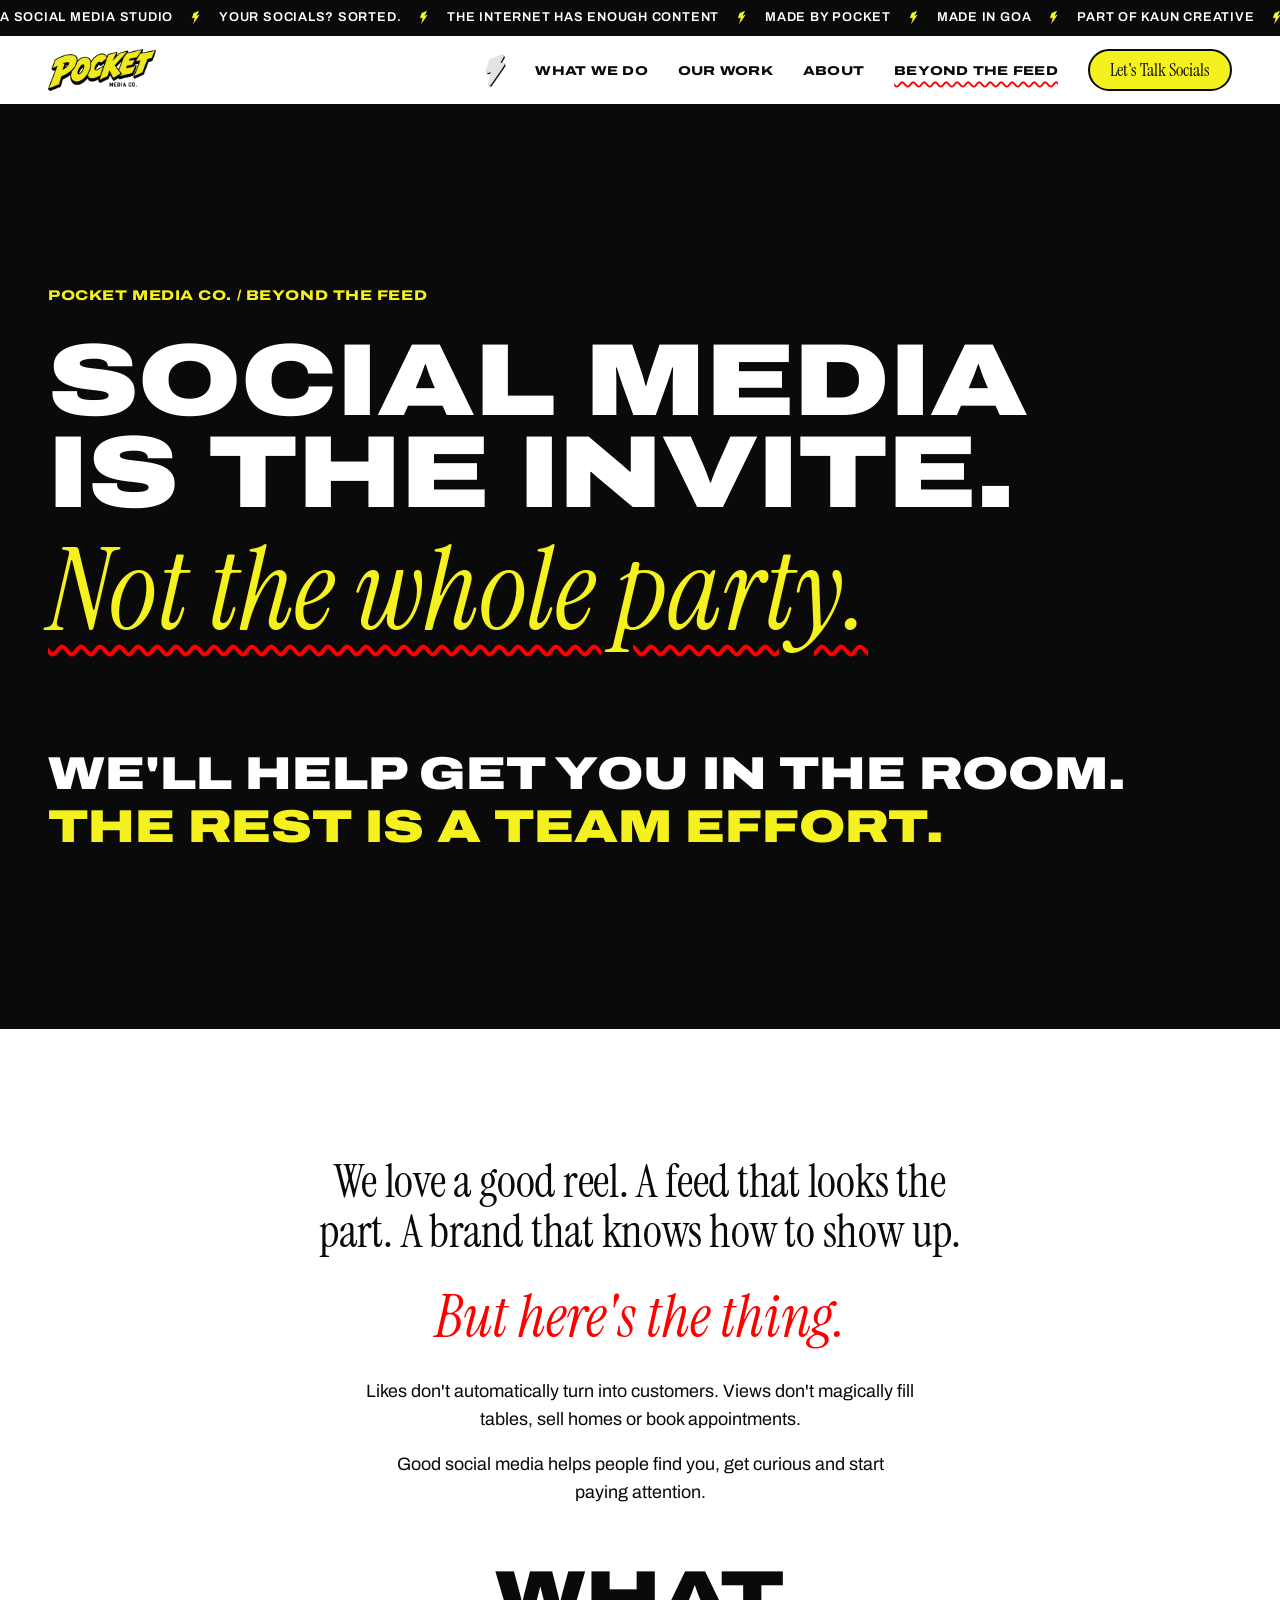
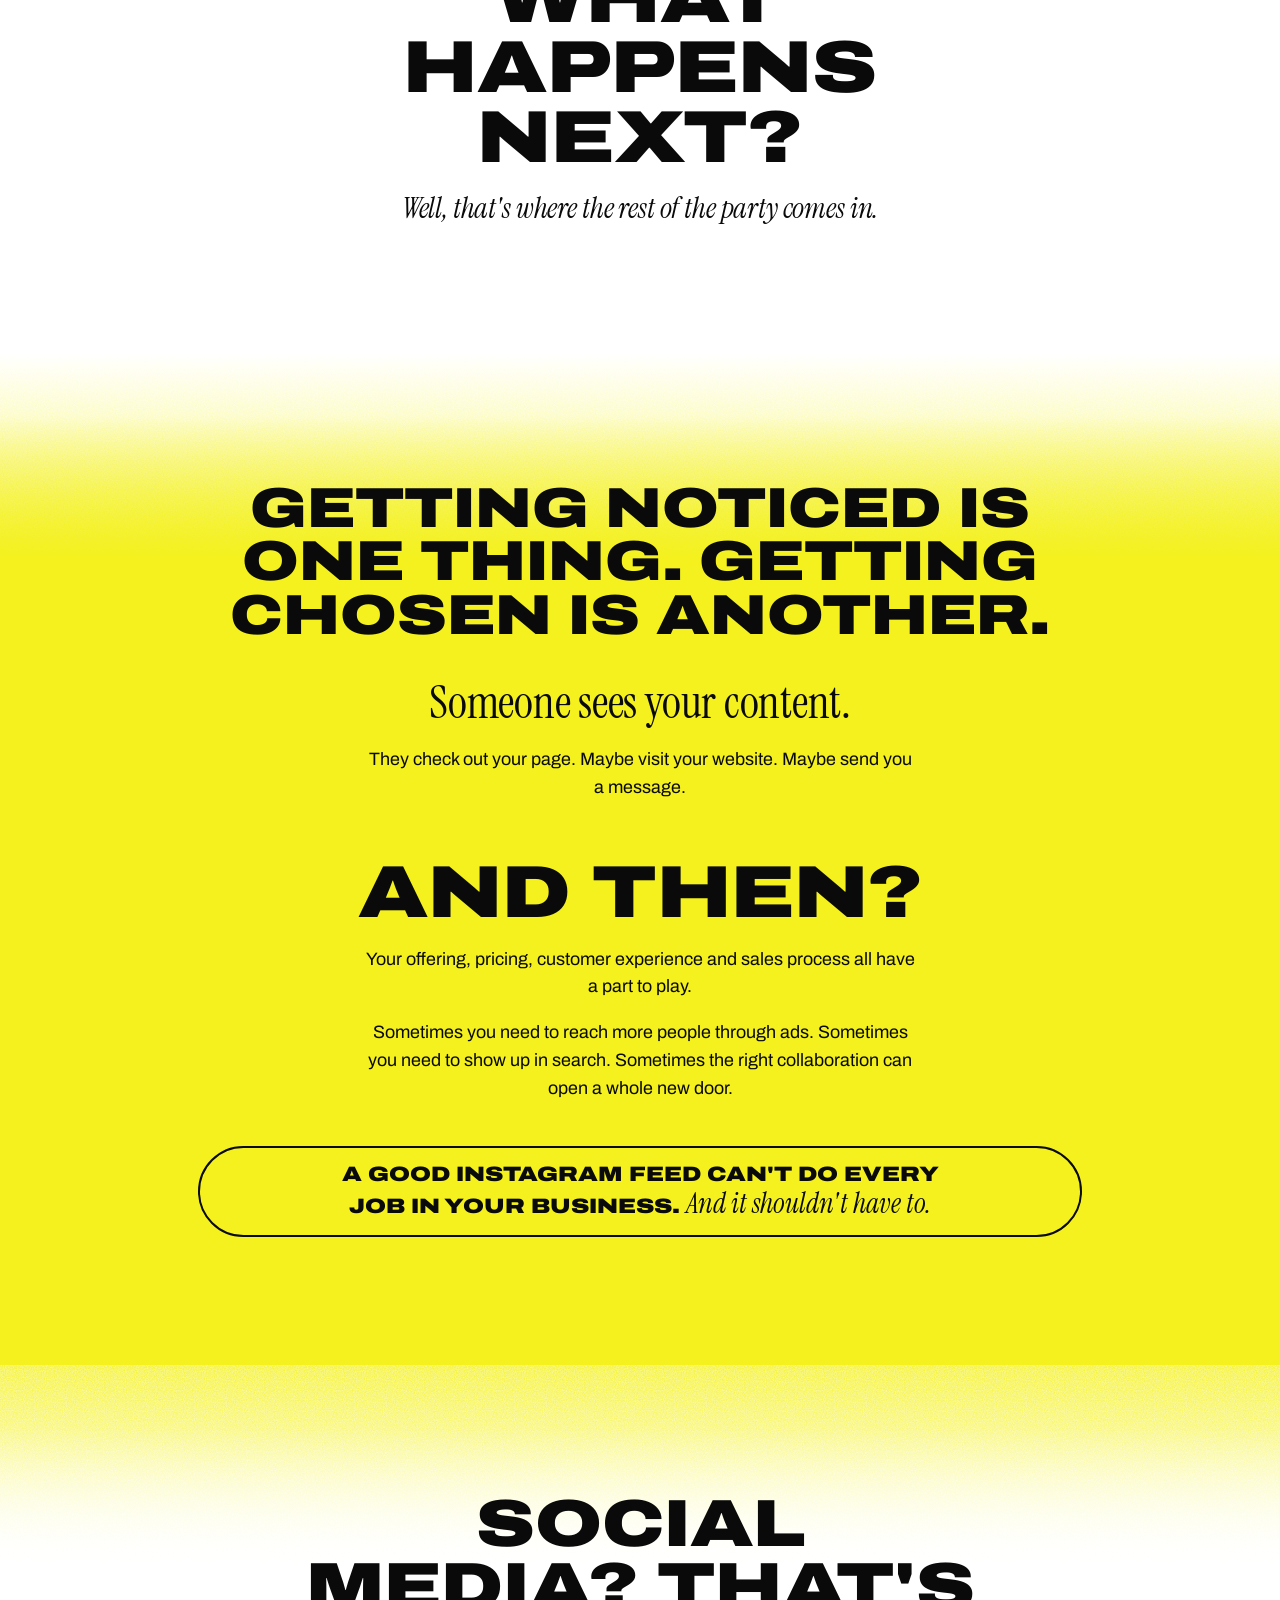
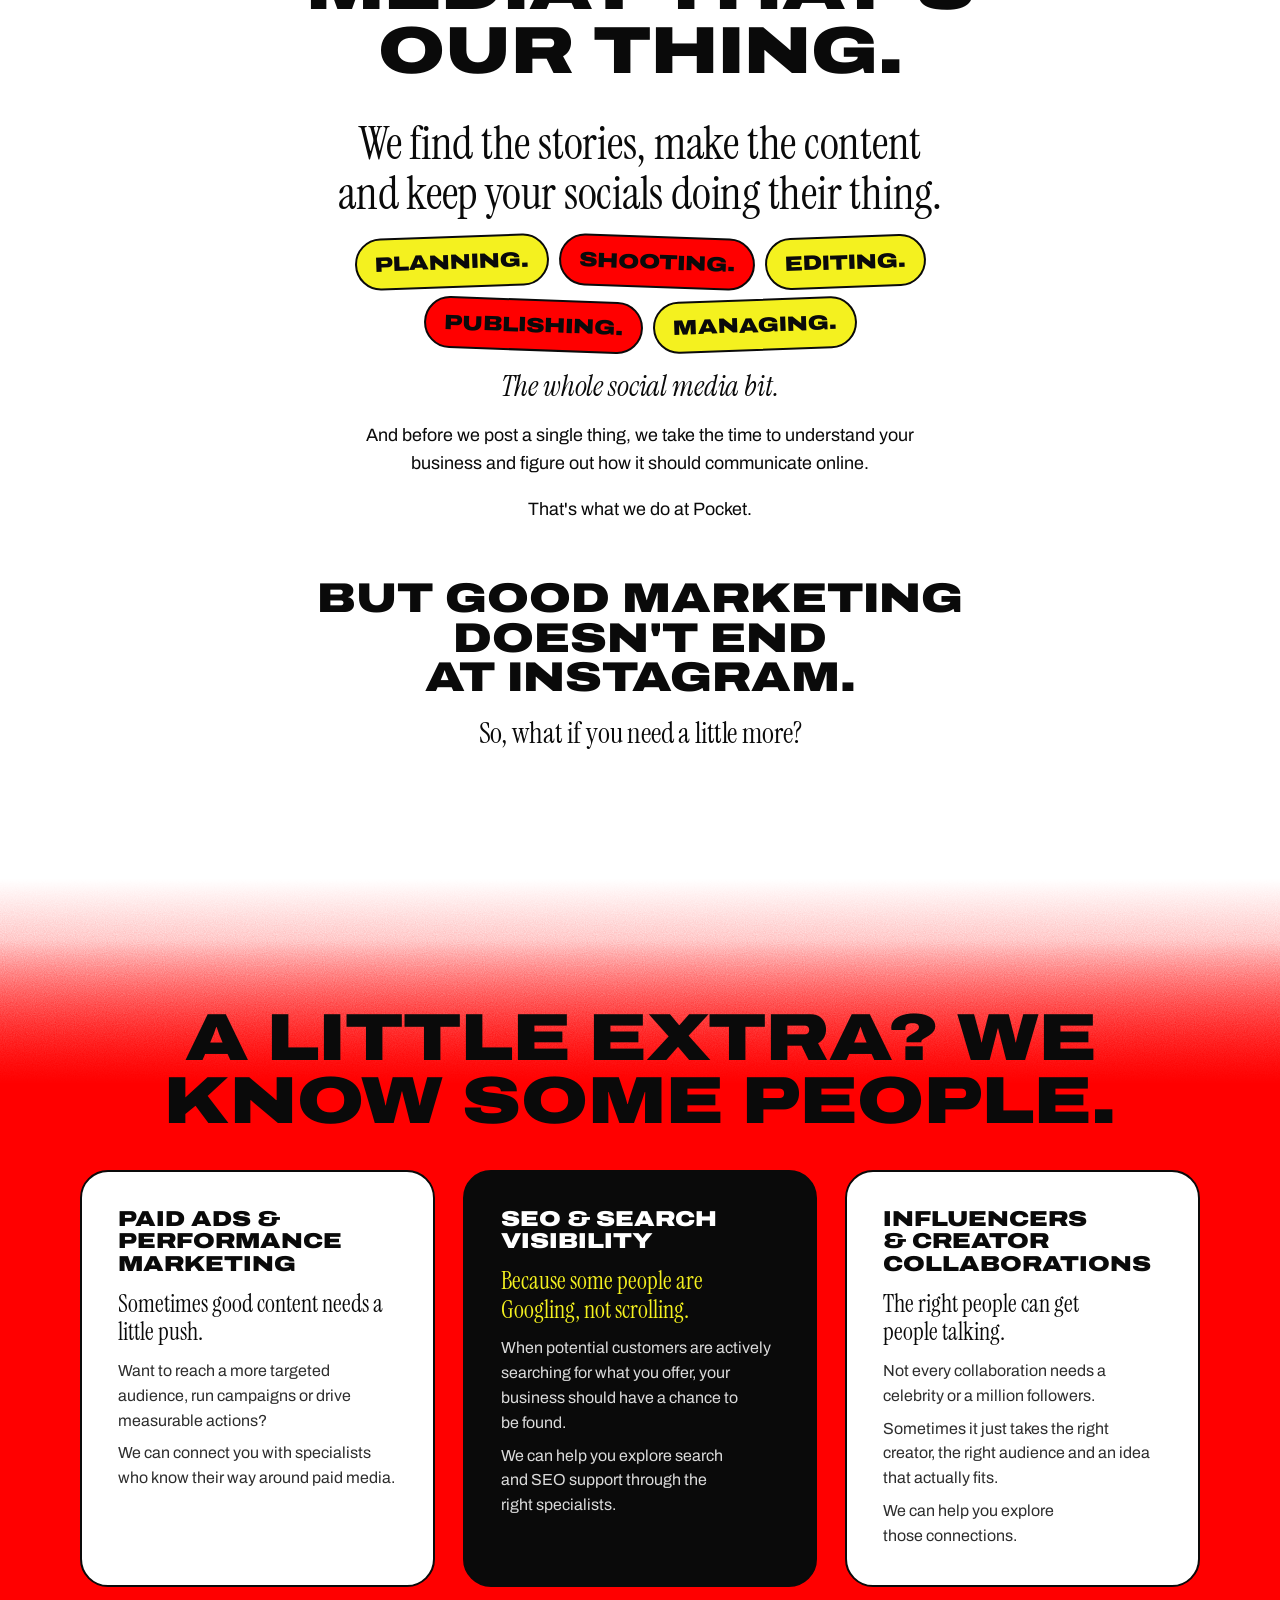
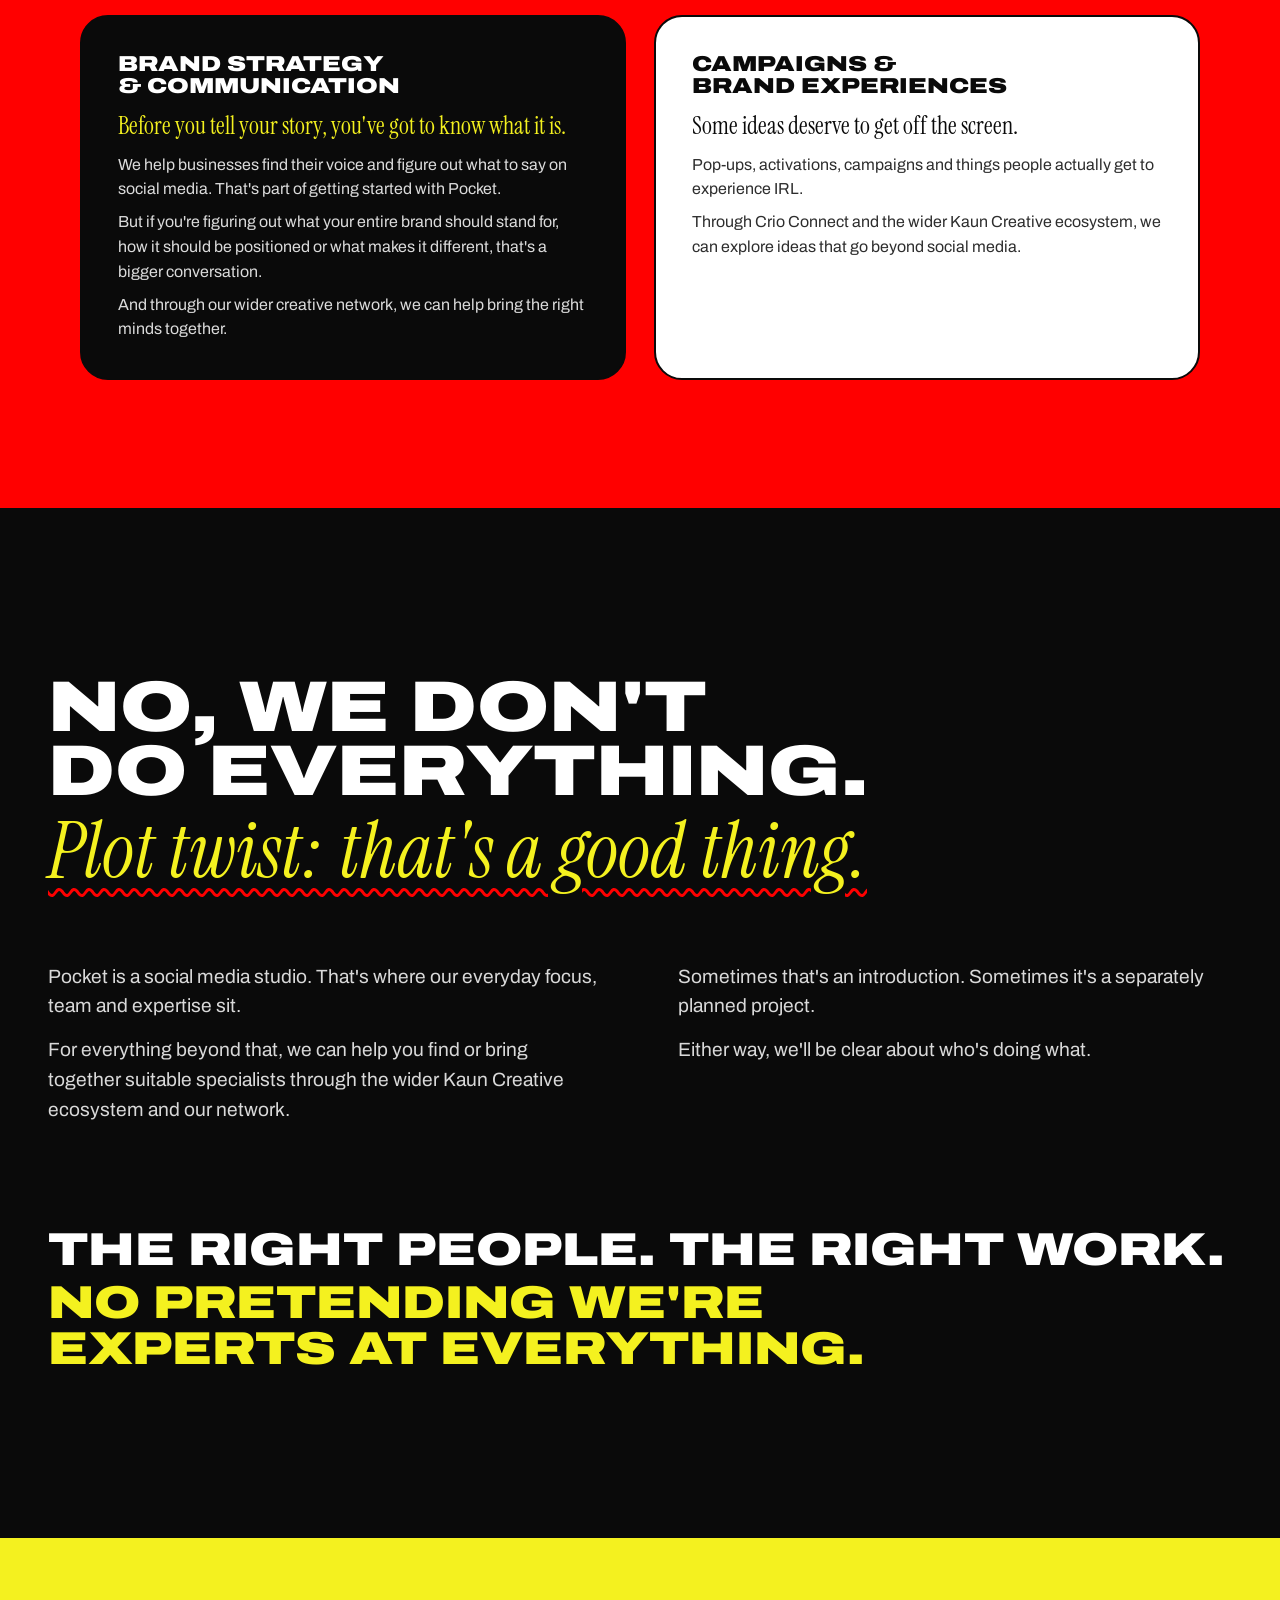
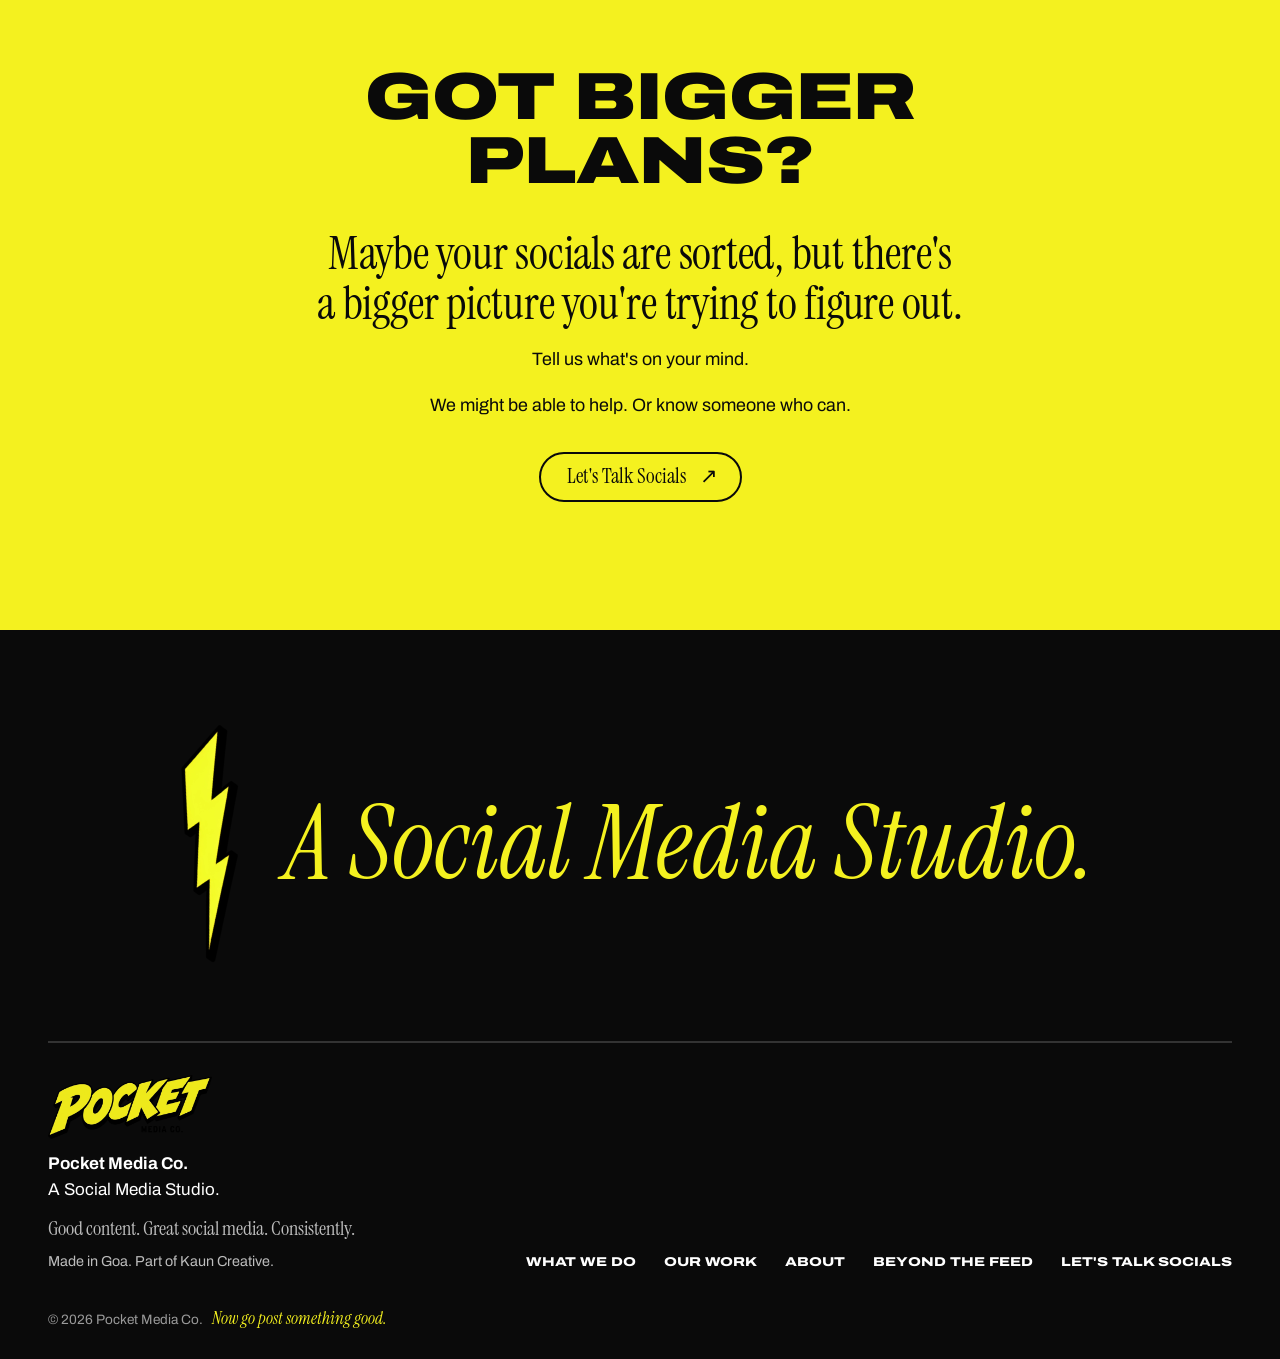
==== beyond-the-feed.html @ 0b1725a5 "Interim flow, 'So, how does this work?' and a Beyond the Feed page Homepage (until Pocket projects e" ====
<!doctype html>
<html lang="en">
<head>
  <meta charset="utf-8">
  <meta name="viewport" content="width=device-width, initial-scale=1">
  <title>Beyond the Feed | Pocket Media Co.</title>
  <meta name="description" content="Social media is the invite, not the whole party. How Pocket Media Co. thinks about social media, and who we bring in when you need more than great socials.">
  <meta name="theme-color" content="#ff0000">

  <meta property="og:type" content="website">
  <meta property="og:title" content="Beyond the Feed | Pocket Media Co.">
  <meta property="og:description" content="Social media is the invite. Not the whole party.">
  <!-- Social previews need an absolute image URL: once the domain is live, prefix this with it,
       e.g. https://pocketmedia.example/assets/img/og-image.jpg -->
  <meta property="og:image" content="assets/img/og-image.jpg">
  <meta property="og:image:width" content="1200">
  <meta property="og:image:height" content="630">
  <meta property="og:image:alt" content="Pocket Media Co. Good content. Great social media. Consistently.">
  <meta property="og:site_name" content="Pocket Media Co.">
  <meta property="og:locale" content="en_IN">
  <meta name="twitter:card" content="summary_large_image">

  <link rel="icon" type="image/png" href="assets/img/favicon.png">
  <link rel="apple-touch-icon" href="assets/img/apple-touch-icon.png">

  <link rel="preconnect" href="https://fonts.googleapis.com">
  <link rel="preconnect" href="https://fonts.gstatic.com" crossorigin>
  <link href="https://fonts.googleapis.com/css2?family=Archivo:wdth,wght@100..125,400..900&family=Instrument+Serif:ital@0;1&display=swap" rel="stylesheet">

  <link rel="stylesheet" href="styles.css">
  <script>document.documentElement.classList.add("js")</script>
</head>
<body>
  <a class="skip-link" href="#main">Skip to content</a>

  <!-- ============ TICKER ============ -->
  <div class="ticker" aria-hidden="true">
    <div class="ticker-track">
      <span>A Social Media Studio</span><img src="assets/img/bolt-3.webp" alt="">
      <span>Your Socials? Sorted.</span><img src="assets/img/bolt-3.webp" alt="">
      <span>The Internet Has Enough Content</span><img src="assets/img/bolt-3.webp" alt="">
      <span>Made by Pocket</span><img src="assets/img/bolt-3.webp" alt="">
      <span>Made in Goa</span><img src="assets/img/bolt-3.webp" alt="">
      <span>Part of Kaun Creative</span><img src="assets/img/bolt-3.webp" alt="">
      <span>A Social Media Studio</span><img src="assets/img/bolt-3.webp" alt="">
      <span>Your Socials? Sorted.</span><img src="assets/img/bolt-3.webp" alt="">
      <span>The Internet Has Enough Content</span><img src="assets/img/bolt-3.webp" alt="">
      <span>Made by Pocket</span><img src="assets/img/bolt-3.webp" alt="">
      <span>Made in Goa</span><img src="assets/img/bolt-3.webp" alt="">
      <span>Part of Kaun Creative</span><img src="assets/img/bolt-3.webp" alt="">
    </div>
  </div>

  <!-- ============ HEADER / NAV ============ -->
  <header class="site-header" id="top">
    <div class="container header-inner">
      <a class="brand" href="index.html" aria-label="Pocket Media Co. home">
        <img src="assets/img/logo.webp" alt="Pocket Media Co." width="1200" height="468">
        <span class="brand-note" aria-hidden="true">Psst. That's us.</span>
      </a>

      <span class="scroll-bolt" aria-hidden="true"><span class="scroll-bolt-fill"></span></span>

      <button class="nav-toggle" aria-expanded="false" aria-controls="site-nav">
        <span class="nav-toggle-bar"></span>
        <span class="visually-hidden">Menu</span>
      </button>

      <nav class="site-nav" id="site-nav" aria-label="Main">
        <ul>
          <li><a href="index.html#services">What We Do</a></li>
          <li><a href="index.html#work">Our Work</a></li>
          <li><a href="index.html#about">About</a></li>
          <li><a href="beyond-the-feed.html" aria-current="page">Beyond the Feed</a></li>
          <li><a class="pill pill-solid" href="index.html#contact" data-track="cta_nav_lets_talk">Let's Talk Socials</a></li>
        </ul>
      </nav>
    </div>
  </header>

  <main id="main">

    <!-- ============ BEYOND THE FEED: HERO ============ -->
    <section class="party btf-hero" aria-labelledby="btf-title">
      <div class="container">
        <p class="kicker kicker-yellow">Pocket Media Co. / Beyond the Feed</p>
        <h1 id="btf-title" class="party-title">
          <span class="party-line-1">Social media is the invite.</span>
          <span class="party-line-2">Not the whole party.</span>
        </h1>
        <p class="party-close">We'll help get you in the room. <span>The rest is a team effort.</span></p>
      </div>
    </section>

    <!-- ============ THE THING ============ -->
    <section class="btf-intro" aria-label="Introduction">
      <div class="container narrow center">
        <p class="serif-lg">We love a good reel. A feed that looks the part. A brand that knows how to show up.</p>
        <p class="btf-pull">But here's the thing.</p>
        <p class="body-lg">Likes don't automatically turn into customers. Views don't magically fill tables, sell homes or book appointments.</p>
        <p class="body-lg">Good social media helps people find you, get curious and start paying attention.</p>
        <p class="btf-big">What happens next?</p>
        <p class="serif-md"><em>Well, that's where the rest of the party comes in.</em></p>
      </div>
    </section>

    <!-- ============ NOTICED VS CHOSEN ============ -->
    <section class="btf-chosen grain-top" aria-labelledby="chosen-title">
      <div class="container narrow center">
        <h2 id="chosen-title" class="wide-heading">Getting noticed is one thing. Getting chosen is another.</h2>
        <p class="serif-lg">Someone sees your content.</p>
        <p class="body-lg">They check out your page. Maybe visit your website. Maybe send you a message.</p>
        <p class="btf-big">And then?</p>
        <p class="body-lg">Your offering, pricing, customer experience and sales process all have a part to play.</p>
        <p class="body-lg">Sometimes you need to reach more people through ads. Sometimes you need to show up in search. Sometimes the right collaboration can open a whole new door.</p>
        <p class="brand-line">A good Instagram feed can't do every job in your business. <em>And it shouldn't have to.</em></p>
      </div>
    </section>

    <!-- ============ OUR THING ============ -->
    <section class="btf-ours grain-top" aria-labelledby="ours-title">
      <div class="container narrow center">
        <h2 id="ours-title" class="wide-heading">Social media? That's our thing.</h2>
        <p class="serif-lg">We find the stories, make the content and keep your socials doing their thing.</p>
        <ul class="btf-verbs" aria-label="What Pocket handles">
          <li>Planning.</li><li>Shooting.</li><li>Editing.</li><li>Publishing.</li><li>Managing.</li>
        </ul>
        <p class="serif-md"><em>The whole social media bit.</em></p>
        <p class="body-lg">And before we post a single thing, we take the time to understand your business and figure out how it should communicate online.</p>
        <p class="body-lg">That's what we do at Pocket.</p>
        <p class="btf-big btf-big-sm">But good marketing doesn't end at Instagram.</p>
        <p class="serif-md">So, what if you need a little more?</p>
      </div>
    </section>

    <!-- ============ A LITTLE EXTRA ============ -->
    <!-- IMPORTANT: only describe these as available through partners once suitable delivery relationships are in place.
         Pocket delivers social media communication strategy (Foundation); full brand strategy, SEO, performance
         marketing and the rest are separate engagements. -->
    <section class="btf-extra grain-top" aria-labelledby="extra-title">
      <div class="container">
        <h2 id="extra-title" class="wide-heading">A little extra? We know some people.</h2>
        <ul class="btf-cards">
        <li class="btf-card">
          <h3 class="btf-card-title">Paid Ads &amp; Performance Marketing</h3>
          <p class="btf-card-lead">Sometimes good content needs a little push.</p>
          <div class="btf-card-body">
            <p>Want to reach a more targeted audience, run campaigns or drive measurable actions?</p>
            <p>We can connect you with specialists who know their way around paid media.</p>
          </div>
        </li>
        <li class="btf-card">
          <h3 class="btf-card-title">SEO &amp; Search Visibility</h3>
          <p class="btf-card-lead">Because some people are Googling, not scrolling.</p>
          <div class="btf-card-body">
            <p>When potential customers are actively searching for what you offer, your business should have a chance to be found.</p>
            <p>We can help you explore search and SEO support through the right specialists.</p>
          </div>
        </li>
        <li class="btf-card">
          <h3 class="btf-card-title">Influencers &amp; Creator Collaborations</h3>
          <p class="btf-card-lead">The right people can get people talking.</p>
          <div class="btf-card-body">
            <p>Not every collaboration needs a celebrity or a million followers.</p>
            <p>Sometimes it just takes the right creator, the right audience and an idea that actually fits.</p>
            <p>We can help you explore those connections.</p>
          </div>
        </li>
        <li class="btf-card">
          <h3 class="btf-card-title">Brand Strategy &amp; Communication</h3>
          <p class="btf-card-lead">Before you tell your story, you've got to know what it is.</p>
          <div class="btf-card-body">
            <p>We help businesses find their voice and figure out what to say on social media. That's part of getting started with Pocket.</p>
            <p>But if you're figuring out what your entire brand should stand for, how it should be positioned or what makes it different, that's a bigger conversation.</p>
            <p>And through our wider creative network, we can help bring the right minds together.</p>
          </div>
        </li>
        <li class="btf-card">
          <h3 class="btf-card-title">Campaigns &amp; Brand Experiences</h3>
          <p class="btf-card-lead">Some ideas deserve to get off the screen.</p>
          <div class="btf-card-body">
            <p>Pop-ups, activations, campaigns and things people actually get to experience IRL.</p>
            <p>Through Crio Connect and the wider Kaun Creative ecosystem, we can explore ideas that go beyond social media.</p>
          </div>
        </li>
        </ul>
      </div>
    </section>

    <!-- ============ NOT EVERYTHING ============ -->
    <section class="party btf-not" aria-labelledby="not-title">
      <div class="container">
        <h2 id="not-title" class="party-title">
          <span class="party-line-1">No, we don't do everything.</span>
          <span class="party-line-2">Plot twist: that's a good thing.</span>
        </h2>
        <div class="btf-not-copy">
          <p>Pocket is a social media studio. That's where our everyday focus, team and expertise sit.</p>
          <p>For everything beyond that, we can help you find or bring together suitable specialists through the wider Kaun Creative ecosystem and our network.</p>
          <p>Sometimes that's an introduction. Sometimes it's a separately planned project.</p>
          <p>Either way, we'll be clear about who's doing what.</p>
        </div>
        <p class="party-close">The right people. The right work. <span>No pretending we're experts at everything.</span></p>
      </div>
    </section>

    <!-- ============ BIGGER PLANS ============ -->
    <section class="btf-plans" aria-labelledby="plans-title">
      <div class="container narrow center">
        <h2 id="plans-title" class="wide-heading">Got bigger plans?</h2>
        <p class="serif-lg">Maybe your socials are sorted, but there's a bigger picture you're trying to figure out.</p>
        <p class="body-lg">Tell us what's on your mind.</p>
        <p class="body-lg">We might be able to help. Or know someone who can.</p>
        <p class="btf-cta"><a class="pill pill-solid" href="index.html#contact" data-track="cta_btf_lets_talk">Let's Talk Socials <span aria-hidden="true">↗</span></a></p>
      </div>
    </section>
  </main>

  <!-- ============ FOOTER ============ -->
  <footer class="site-footer">
    <div class="container">
      <div class="footer-sign">
        <img class="footer-bolt" src="assets/img/bolt-6.webp" alt="" aria-hidden="true">
        <p class="footer-script">A Social Media Studio.</p>
      </div>

      <div class="footer-cols">
        <div>
          <a class="footer-logo" href="#top" aria-label="Back to top">
            <img src="assets/img/logo.webp" alt="Pocket Media Co." width="1200" height="468" loading="lazy">
          </a>
          <p class="footer-id"><strong>Pocket Media Co.</strong><br>A Social Media Studio.</p>
          <p class="footer-muted">Good content. Great social media. Consistently.</p>
          <p class="footer-small">Made in Goa. Part of Kaun Creative.</p>
        </div>
        <nav class="footer-nav" aria-label="Footer">
          <a href="index.html#services">What We Do</a>
          <a href="index.html#work">Our Work</a>
          <a href="index.html#about">About</a>
          <a href="beyond-the-feed.html">Beyond the Feed</a>
          <a href="index.html#contact">Let's Talk Socials</a>
        </nav>
      </div>

      <p class="footer-base">© <span id="year">2026</span> Pocket Media Co. <span class="footer-wink">Now go post something good.</span></p>
    </div>
  </footer>

  <script src="script.js" defer></script>
</body>
</html>
---- styles.css ----
/* =========================================================
   Pocket Media Co. — A Social Media Studio
   Brand: red #FF0000 · yellow #F4F11F · black · white
   Type: Archivo Expanded Black (display) · Instrument Serif (statements) · Archivo (text)
   ========================================================= */

:root {
  --red: #ff0000;
  --red-dark: #d60000;
  --yellow: #f4f11f;
  --yellow-soft: #fbf9a6;
  --black: #0a0a0a;
  --white: #ffffff;
  --ink-muted: #3d3d3d;

  --font-wide: "Archivo", "Arial Black", sans-serif;
  --font-serif: "Instrument Serif", Georgia, "Times New Roman", serif;
  --font-text: "Archivo", system-ui, -apple-system, "Segoe UI", sans-serif;

  --radius: 28px;
  --radius-sm: 16px;
  --stroke: 2.5px solid var(--black);

  --gutter: clamp(16px, 4vw, 48px);
  --section-y: clamp(72px, 10vw, 136px);
  --header-h: 68px;

  /* film grain, used on section transitions */
  --grain: url("data:image/svg+xml,%3Csvg xmlns='http://www.w3.org/2000/svg' width='160' height='160'%3E%3Cfilter id='n'%3E%3CfeTurbulence type='fractalNoise' baseFrequency='.9' numOctaves='2' stitchTiles='stitch'/%3E%3CfeColorMatrix values='0 0 0 0 1  0 0 0 0 1  0 0 0 0 1  0 0 0 .6 0'/%3E%3C/filter%3E%3Crect width='100%25' height='100%25' filter='url(%23n)'/%3E%3C/svg%3E");
}

*,
*::before,
*::after { box-sizing: border-box; }

html { scroll-behavior: smooth; scroll-padding-top: var(--header-h); }
@media (prefers-reduced-motion: reduce) {
  html { scroll-behavior: auto; }
  *, *::before, *::after { animation: none !important; transition: none !important; }
}

body {
  margin: 0;
  font-family: var(--font-text);
  font-weight: 400;
  font-size: 17px;
  line-height: 1.55;
  color: var(--black);
  background: var(--white);
  -webkit-font-smoothing: antialiased;
  overflow-x: hidden;
}

img, video { display: block; max-width: 100%; height: auto; }
h1, h2, h3, p { margin: 0; }
a { color: inherit; }

.container {
  width: 100%;
  max-width: 1280px;
  margin-inline: auto;
  padding-inline: var(--gutter);
  position: relative;
  z-index: 1;
}
.narrow { max-width: 860px; }
.center { text-align: center; }

.visually-hidden {
  position: absolute !important;
  width: 1px; height: 1px;
  overflow: hidden; clip: rect(0 0 0 0);
  white-space: nowrap;
}

.skip-link {
  position: absolute; left: 16px; top: -60px; z-index: 100;
  background: var(--yellow); padding: 10px 16px; font-weight: 700;
  border: var(--stroke); border-radius: 999px;
}
.skip-link:focus { top: 12px; }

:focus-visible { outline: 3px solid var(--black); outline-offset: 3px; }
.hero :focus-visible,
.contact :focus-visible,
.site-footer :focus-visible { outline-color: var(--yellow); }
/* ---------- Type ---------- */
.mega,
.wide-heading,
.project h3,
.form-title  {
  font-family: var(--font-wide);
  font-stretch: 125%;
  font-weight: 900;
  text-transform: uppercase;
  letter-spacing: 0;
}

.wide-heading {
  font-size: clamp(1.9rem, 5.2vw, 4.4rem);
  line-height: 0.95;
  text-align: center;
  margin-bottom: clamp(24px, 3vw, 36px);
}
.wide-heading.left { text-align: left; }

.serif-lg,
.serif-md {
  font-family: var(--font-serif);
  font-weight: 400;
  letter-spacing: -0.005em;
}
.serif-lg { font-size: clamp(1.75rem, 3.6vw, 3rem); line-height: 1.08; }
.serif-md { font-size: clamp(1.35rem, 2.3vw, 1.85rem); line-height: 1.2; }
.body-lg { font-size: clamp(1.02rem, 1.4vw, 1.15rem); color: var(--ink-muted); }

/* ---------- Pill buttons with drawn arrow ---------- */
.pill {
  display: inline-flex;
  align-items: center;
  justify-content: center;
  gap: 14px;
  min-height: 50px;
  padding: 10px 22px 10px 26px;
  font-family: var(--font-serif);
  font-size: 1.3rem;
  line-height: 1;
  text-decoration: none;
  color: var(--black);
  background: var(--white);
  border: var(--stroke);
  border-radius: 999px;
  cursor: pointer;
  transition: background 0.18s ease, transform 0.18s ease;
}
.pill:hover { background: var(--yellow); transform: rotate(-2deg); }
.pill-solid { background: var(--yellow); }
.pill-solid:hover { background: var(--white); }
.pill-block { width: 100%; }

/* ---------- Ticker ---------- */
.ticker {
  background: var(--black);
  color: var(--white);
  overflow: hidden;
  white-space: nowrap;
  font-size: 0.8rem;
  font-weight: 600;
  letter-spacing: 0.06em;
  text-transform: uppercase;
}
.ticker-track {
  display: inline-flex;
  align-items: center;
  gap: 18px;
  padding: 8px 0;
  animation: ticker 40s linear infinite;
}
.ticker-track img { width: 10px; height: auto; }
@keyframes ticker { to { transform: translateX(-50%); } }

/* ---------- Header ---------- */
.site-header {
  position: sticky;
  top: 0;
  z-index: 50;
  background: var(--white);
  border-bottom: var(--stroke);
}
.header-inner {
  display: flex;
  align-items: center;
  justify-content: space-between;
  height: var(--header-h);
}
.brand img { height: 42px; width: auto; }

.site-nav ul {
  display: flex;
  align-items: center;
  gap: 30px;
  list-style: none;
  margin: 0;
  padding: 0;
}
.site-nav a:not(.pill) {
  font-family: var(--font-wide);
  font-stretch: 125%;
  font-weight: 800;
  text-transform: uppercase;
  font-size: 0.8rem;
  letter-spacing: 0.02em;
  text-decoration: none;
}
.site-nav a:not(.pill):hover { text-decoration: underline wavy var(--red) 2px; text-underline-offset: 6px; }
.site-nav .pill { min-height: 42px; font-size: 1.15rem; padding: 8px 20px; }

.nav-toggle {
  display: none;
  width: 46px; height: 46px;
  border: none;
  background: transparent;
  cursor: pointer;
  position: relative;
}
.nav-toggle-bar,
.nav-toggle-bar::before,
.nav-toggle-bar::after {
  position: absolute; left: 50%;
  width: 26px; height: 3px; margin-left: -13px;
  background: var(--black); border-radius: 2px;
  transition: transform 0.2s ease;
}
.nav-toggle-bar { top: 50%; margin-top: -1.5px; }
.nav-toggle-bar::before, .nav-toggle-bar::after { content: ""; left: 0; margin-left: 0; }
.nav-toggle-bar::before { top: -8px; }
.nav-toggle-bar::after { top: 8px; }
.nav-toggle[aria-expanded="true"] .nav-toggle-bar { background: transparent; }
.nav-toggle[aria-expanded="true"] .nav-toggle-bar::before { transform: translateY(8px) rotate(45deg); }
.nav-toggle[aria-expanded="true"] .nav-toggle-bar::after { transform: translateY(-8px) rotate(-45deg); }

@media (max-width: 1000px) {
  :root { --header-h: 60px; }
  .brand img { height: 36px; }
  .nav-toggle { display: block; }
  .site-nav {
    position: absolute;
    top: 100%; left: 0; right: 0;
    background: var(--white);
    border-bottom: var(--stroke);
    padding: 8px var(--gutter) 24px;
    display: none;
  }
  .site-nav.is-open { display: block; }
  .site-nav ul { flex-direction: column; align-items: stretch; gap: 0; }
  .site-nav li a:not(.pill) {
    display: block;
    padding: 16px 0;
    font-size: 1.05rem;
    border-bottom: 1.5px solid #e6e6e6;
  }
  .site-nav .pill { margin-top: 20px; width: 100%; min-height: 52px; }
}

/* ---------- Section transitions ---------- */
.grain-top { position: relative; }
.grain-top::before {
  content: "";
  position: absolute;
  left: 0; right: 0; top: 0;
  height: clamp(120px, 16vw, 220px);
  background: var(--grain), linear-gradient(to bottom, var(--grain-from, var(--white)), transparent);
  -webkit-mask-image: linear-gradient(to bottom, #000 30%, transparent);
          mask-image: linear-gradient(to bottom, #000 30%, transparent);
  pointer-events: none;
  z-index: 0;
}

.bolt { position: absolute; pointer-events: none; z-index: 0; height: auto; }

/* ---------- Hero ---------- */
.hero {
  position: relative;
  overflow: hidden;
  background: var(--red);
  color: var(--black);
  padding-block: clamp(48px, 8vw, 112px) clamp(56px, 9vw, 128px);
}
.kicker {
  font-family: var(--font-wide);
  font-stretch: 125%;
  font-weight: 800;
  text-transform: uppercase;
  font-size: clamp(0.72rem, 1.1vw, 0.9rem);
  letter-spacing: 0.04em;
  color: var(--yellow);
  margin-bottom: clamp(18px, 2.5vw, 28px);
}
.mega {
  font-size: clamp(1.85rem, 7vw, 6.6rem);
  line-height: 0.92;
}
.accent {
  font-family: var(--font-serif);
  font-style: italic;
  font-weight: 400;
  font-stretch: 100%;
  text-transform: none;
  letter-spacing: -0.01em;
  font-size: 1.22em;
  color: var(--yellow);
  -webkit-text-stroke: 1.5px var(--black);
  position: relative;
  display: inline-block;
}
/* Hand-drawn wavy underline that draws itself in (see "Motion" below) */
.accent::after {
  content: "";
  position: absolute;
  left: 0;
  bottom: -0.04em;
  height: 0.16em;
  width: 100%;
  background: url("data:image/svg+xml,%3Csvg xmlns='http://www.w3.org/2000/svg' width='24' height='8' viewBox='0 0 24 8'%3E%3Cpath d='M0 4 Q6 0 12 4 T24 4' fill='none' stroke='%23f4f11f' stroke-width='2.4'/%3E%3C/svg%3E") repeat-x left center / auto 100%;
}
.bolt-hero {
  width: clamp(80px, 9vw, 130px);
  right: 6%;
  top: 58%;
  transform: translateY(-50%) rotate(14deg);
}
@media (prefers-reduced-motion: no-preference) {
  .bolt-hero { animation: zap 3.6s ease-in-out infinite; }
  @keyframes zap {
    0%, 84%, 100% { transform: translateY(-50%) rotate(14deg) scale(1); }
    88% { transform: translateY(-52%) rotate(20deg) scale(1.08); }
    93% { transform: translateY(-49%) rotate(10deg) scale(0.97); }
  }
}
@media (max-width: 800px) {
  .hero { padding-bottom: 132px; }
  .bolt-hero { top: auto; bottom: 18px; right: 7%; transform: rotate(8deg); width: 44px; animation: none; }
}

/* ---------- About ---------- */
.about { padding-block: 0 var(--section-y); }
.about .serif-lg { margin-bottom: 24px; }
.about .body-lg { max-width: 58ch; margin: 0 auto 16px; }
.about .serif-md { margin-top: 32px; }

/* ---------- What We Do ---------- */
.services {
  background: var(--red);
  padding-block: var(--section-y);
}
.services .wide-heading { color: var(--black); }

/* ---------- Our Work ---------- */
.work {
  padding-block: var(--section-y);
  background: var(--white);
}
.work > .container > .serif-md { margin-bottom: clamp(40px, 6vw, 72px); }

.work-grid {
  display: grid;
  grid-template-columns: repeat(3, minmax(0, 1fr));
  gap: clamp(20px, 2.6vw, 36px);
  scroll-margin-top: calc(var(--header-h) + 24px);
  margin-bottom: clamp(40px, 6vw, 64px);
}
.project {
  display: flex;
  flex-direction: column;
  background: var(--yellow);
  border: var(--stroke);
  border-radius: var(--radius);
  overflow: hidden;
  transition: transform 0.25s ease;
}
.project:hover { transform: translateY(-6px) rotate(-0.6deg); }
.panel-white { background: var(--white); }
.project-media {
  position: relative;
  aspect-ratio: 4 / 3;
  background: var(--black);
  border-bottom: var(--stroke);
  overflow: hidden;
}
.project-media img,
.project-media video {
  width: 100%; height: 100%;
  object-fit: cover;
}
.project-body { padding: 22px 24px 26px; flex: 1; display: flex; flex-direction: column; align-items: flex-start; }
.project h3 { font-size: clamp(1.15rem, 1.8vw, 1.5rem); line-height: 1; margin-bottom: 10px; }
.project p { font-family: var(--font-serif); font-size: 1.2rem; line-height: 1.2; margin-bottom: 20px; }
.project .pill { margin-top: auto; }

@media (max-width: 1000px) {
  .work-grid { grid-template-columns: repeat(2, minmax(0, 1fr)); }
}
@media (max-width: 620px) {
  .work-grid { grid-template-columns: 1fr; }
}

/* ---------- How We Work ---------- */
.process {
  --grain-from: var(--white);
  background: var(--yellow);
  padding-block: var(--section-y);
}

/* ---------- Contact ---------- */
.contact {
  background: var(--red);
  padding-block: var(--section-y);
}
.contact-grid {
  display: grid;
  grid-template-columns: 1fr 1.05fr;
  gap: clamp(40px, 6vw, 88px);
  align-items: start;
}
.contact-copy { position: sticky; top: calc(var(--header-h) + 32px); }
.contact-copy .serif-lg { margin-bottom: 14px; }
.contact-copy .body-lg { color: var(--black); }

.enquiry {
  background: var(--white);
  border: var(--stroke);
  border-radius: var(--radius);
  padding: clamp(24px, 4vw, 40px);
}
.form-title { font-size: 1.4rem; line-height: 1; margin-bottom: 24px; }
.field { margin: 0 0 18px; padding: 0; border: 0; min-width: 0; }
.field label,
.field legend {
  display: block;
  font-weight: 600;
  font-size: 0.9rem;
  margin-bottom: 8px;
  padding: 0;
}
.field input[type="text"],
.field input[type="email"],
.field input[type="tel"],
.field textarea {
  width: 100%;
  font: inherit;
  font-size: 1rem;
  color: var(--black);
  background: var(--white);
  border: 2px solid var(--black);
  border-radius: 999px;
  padding: 12px 18px;
  min-height: 50px;
}
.field textarea { border-radius: 20px; resize: vertical; min-height: 110px; }
.field input:focus,
.field textarea:focus { outline: none; box-shadow: 0 0 0 4px var(--yellow); }
.field input::placeholder,
.field textarea::placeholder { color: #6b6b6b; }
.field [aria-invalid="true"] { border-color: var(--red); box-shadow: 0 0 0 3px rgba(255, 0, 0, 0.18); }

.enquiry .pill { margin-top: 8px; }
.form-status { margin-top: 14px; font-weight: 600; font-size: 0.92rem; min-height: 1.4em; }
.form-status.is-error { color: var(--red-dark); }
.form-status.is-success { color: #0b7a2a; }

@media (max-width: 860px) {
  .contact-grid { grid-template-columns: 1fr; }
  .contact-copy { position: static; }
}

/* ---------- Footer ---------- */
.site-footer {
  background: var(--black);
  color: var(--white);
  padding: clamp(56px, 8vw, 96px) 0 28px;
}
.footer-sign {
  display: flex;
  align-items: center;
  justify-content: center;
  gap: clamp(16px, 3vw, 36px);
  margin-bottom: clamp(48px, 7vw, 80px);
}
.footer-bolt { width: clamp(40px, 5vw, 72px); transform: rotate(-10deg); }
.footer-script {
  font-family: var(--font-serif);
  font-style: italic;
  font-size: clamp(2.6rem, 8vw, 6.5rem);
  line-height: 0.95;
}
.footer-cols {
  display: flex;
  flex-wrap: wrap;
  justify-content: space-between;
  align-items: flex-end;
  gap: 28px;
  padding-top: 32px;
  border-top: 2px solid var(--black);
}
.footer-logo img { height: 64px; width: auto; }
.footer-muted { margin-top: 10px; font-family: var(--font-serif); font-size: 1.25rem; }
.footer-nav { display: flex; flex-wrap: wrap; gap: 12px 28px; }
.footer-nav a {
  font-family: var(--font-wide);
  font-stretch: 125%;
  font-weight: 800;
  text-transform: uppercase;
  font-size: 0.8rem;
  text-decoration: none;
}
.footer-nav a:hover { text-decoration: underline wavy var(--yellow) 2px; text-underline-offset: 6px; }
.footer-base { margin-top: 32px; font-size: 0.85rem; }

@media (max-width: 560px) {
  .footer-sign { flex-direction: column; text-align: center; }
}

/* =========================================================
   Conversion: hero CTAs, plan buttons, FAQ, sticky mobile bar
   ========================================================= */
.hero-cta { display: flex; flex-wrap: wrap; gap: 14px; margin-top: clamp(32px, 4vw, 48px); }

.faq {
  --grain-from: var(--yellow);
  padding-block: var(--section-y);
}
.faq-list { display: grid; gap: 12px; position: relative; z-index: 1; }
.faq details {
  background: var(--white);
  border: var(--stroke);
  border-radius: var(--radius-sm);
  overflow: hidden;
}
.faq summary {
  list-style: none;
  cursor: pointer;
  padding: 18px 56px 18px 22px;
  font-weight: 700;
  font-size: 1.05rem;
  position: relative;
}
.faq summary::-webkit-details-marker { display: none; }
.faq summary::after {
  content: "+";
  position: absolute; right: 20px; top: 50%;
  transform: translateY(-50%);
  font-family: var(--font-wide);
  font-weight: 900;
  font-size: 1.5rem;
  transition: transform 0.2s ease;
}
.faq details[open] summary { background: var(--yellow); border-bottom: var(--stroke); }
.faq details[open] summary::after { transform: translateY(-50%) rotate(45deg); }
.faq details p {
  padding: 16px 22px 20px;
  font-family: var(--font-serif);
  font-size: 1.3rem;
  line-height: 1.3;
}

/* ---------- Copy refresh ---------- */
.hero-lede {
  margin-top: clamp(24px, 3vw, 36px);
  max-width: 34ch;
  font-family: var(--font-serif);
  font-size: clamp(1.35rem, 2.3vw, 1.9rem);
  line-height: 1.2;
}
.hero-cta { margin-top: clamp(24px, 3vw, 36px); }
.about { padding-top: var(--section-y); }
.brand-line {
  margin-top: 36px;
  display: inline-block;
  font-family: var(--font-wide);
  font-stretch: 125%;
  font-weight: 900;
  text-transform: uppercase;
  font-size: clamp(0.95rem, 1.7vw, 1.3rem);
  line-height: 1.2;
  background: var(--yellow);
  border: var(--stroke);
  border-radius: 999px;
  padding: 14px 26px;
}
.brand-line em {
  font-family: var(--font-serif);
  font-stretch: 100%;
  font-weight: 400;
  text-transform: none;
  font-size: 1.35em;
}
@media (max-width: 800px) {
  .hero { padding-bottom: clamp(56px, 9vw, 128px); }
  .bolt-hero { display: none; }
}

/* =========================================================
   About: expandable story, family tree, collective portfolio
   ========================================================= */
.about .wide-heading { font-size: clamp(1.7rem, 4.4vw, 3.6rem); }
.about .serif-lg { margin-bottom: 20px; }

.story-toggle-wrap { margin-top: 32px; }
.story-toggle {
  font: inherit;
  font-family: var(--font-serif);
  font-size: clamp(1.3rem, 2vw, 1.6rem);
  color: var(--black);
  background: none;
  border: 0;
  padding: 4px 2px;
  cursor: pointer;
  text-decoration: underline wavy var(--red) 2px;
  text-underline-offset: 8px;
}
.story-toggle:hover { color: var(--red); }
.story-toggle-icon { display: inline-block; transition: transform 0.3s ease; }

/* Smooth height transition without measuring in JS */
.story {
  display: grid;
  grid-template-rows: 0fr;
  opacity: 0;
  transition: grid-template-rows 0.55s ease, opacity 0.4s ease;
}
.story.is-open { grid-template-rows: 1fr; opacity: 1; }
.story-inner { overflow: hidden; min-height: 0; }

.story-block {
  padding-top: clamp(56px, 8vw, 104px);
}
.story-block + .story-block { border-top: 0; }
.story-block > .wide-heading { margin-bottom: 28px; }
.story-block.narrow { text-align: center; }
.story-block p + p { margin-top: 14px; }
.story-copy { margin: 0 auto; }
.story-copy p + p { margin-top: 14px; }
.story-pull {
  font-family: var(--font-serif);
  font-style: italic;
  font-size: clamp(2rem, 5vw, 3.6rem);
  line-height: 1;
  color: var(--red);
  margin-block: 28px !important;
}
.story-enter {
  display: inline-block;
  font-family: var(--font-wide);
  font-stretch: 125%;
  font-weight: 900;
  text-transform: uppercase;
  font-size: clamp(1.2rem, 2.6vw, 2rem);
  background: var(--red);
  color: var(--black);
  border: var(--stroke);
  border-radius: 999px;
  padding: 10px 24px;
  margin-block: 28px 16px !important;
  transform: rotate(-2deg);
}
.story-block .brand-line { margin-top: 32px !important; }

/* Logo tiles */
.eco-grid,
.client-grid {
  list-style: none;
  margin: 0;
  padding: 0;
  display: grid;
  gap: clamp(12px, 1.6vw, 20px);
}
.eco-grid { grid-template-columns: repeat(4, minmax(0, 1fr)); max-width: 1000px; margin: 20px auto 0; }
.eco-grid-lg { grid-template-columns: repeat(2, minmax(0, 1fr)); margin-top: clamp(32px, 4vw, 48px); }
.eco-logo,
.client-logo {
  display: grid;
  place-items: center;
  background: var(--white);
  border: var(--stroke);
  border-radius: var(--radius-sm);
  aspect-ratio: 3 / 2;
  padding: 18px;
}
.eco-logo-lg { aspect-ratio: 2 / 1; background: var(--yellow); border-radius: var(--radius); }
.eco-logo img,
.client-logo img { max-height: 70%; max-width: 80%; width: auto; height: auto; object-fit: contain; }
.eco-logo-lg img { max-height: 60%; }

.client-label {
  margin: clamp(32px, 4vw, 44px) 0 16px;
  text-align: center;
  font-family: var(--font-wide);
  font-stretch: 125%;
  font-weight: 800;
  text-transform: uppercase;
  font-size: 0.75rem;
  letter-spacing: 0.06em;
  color: var(--ink-muted);
}
.client-grid { grid-template-columns: repeat(4, minmax(0, 1fr)); max-width: 1000px; margin: 0 auto; }
.client-logo { border-width: 1.5px; border-color: #d4d4d4; }

.story-toggle-close { margin-top: clamp(40px, 6vw, 64px); }

@media (max-width: 700px) {
  .eco-grid { grid-template-columns: repeat(2, minmax(0, 1fr)); }
  .eco-grid-lg { grid-template-columns: 1fr; }
  .client-grid { grid-template-columns: repeat(2, minmax(0, 1fr)); }
}

/* Client logo wall */
.client-grid {
  display: flex;
  flex-wrap: wrap;
  justify-content: center;
  max-width: 1120px;
}
.client-logo {
  flex: 0 0 calc((100% - 5 * clamp(12px, 1.6vw, 20px)) / 6);
  aspect-ratio: 3 / 2;
  padding: 14px;
  background: var(--white);
}
.client-logo img {
  max-width: 80%;
  max-height: 62%;
  transition: transform 0.2s ease;
}
.client-logo:hover img { transform: scale(1.06); }
@media (max-width: 1000px) {
  .client-logo { flex-basis: calc((100% - 3 * clamp(12px, 1.6vw, 20px)) / 4); }
}
@media (max-width: 700px) {
  .client-grid { display: flex; }
  .client-logo { flex-basis: calc((100% - 2 * 12px) / 3); padding: 10px; }
}
.client-logo { position: relative; display: block; min-height: 0; }
.client-logo img {
  position: absolute;
  inset: 0;
  margin: auto;
  width: auto;
  height: auto;
  max-width: 76%;
  max-height: 58%;
}

/* Crio Connect tile in its own brand blue */
.eco-crio { background: #0300fd; }
.eco-crio img { max-width: 72%; max-height: none; }
/* =========================================================
   Pricing: one "starts at" card instead of a package table
   ========================================================= */

/* =========================================================
   Pre-launch polish
   ========================================================= */
/* Hero kicker: black on red reads at small sizes (yellow on red does not) */
.hero .kicker { color: var(--black); }

/* Family tree: brand names set in type until real logo files arrive */
.eco-name {
  font-family: var(--font-wide);
  font-stretch: 125%;
  font-weight: 900;
  text-transform: uppercase;
  text-align: center;
  font-size: clamp(0.8rem, 1.3vw, 1rem);
  line-height: 1.1;
}
.eco-logo-lg .eco-name { font-size: clamp(1.3rem, 2.8vw, 2.1rem); }

/* Made by Pocket: "Fresh work dropping soon" panel */
.work-soon {
  position: relative;
  max-width: 860px;
  margin: 0 auto clamp(32px, 4vw, 48px);
  padding: clamp(36px, 5vw, 64px) clamp(24px, 5vw, 64px);
  background: var(--white);
  border: var(--stroke);
  border-radius: var(--radius);
  text-align: center;
  overflow: hidden;
}
.work-soon-tag {
  display: inline-block;
  font-family: var(--font-wide);
  font-stretch: 125%;
  font-weight: 800;
  text-transform: uppercase;
  font-size: 0.75rem;
  letter-spacing: 0.06em;
  background: var(--red);
  color: var(--black);
  border: 2px solid var(--black);
  border-radius: 999px;
  padding: 6px 14px;
  margin-bottom: 18px;
}
.work-soon-title {
  font-family: var(--font-wide);
  font-stretch: 125%;
  font-weight: 900;
  text-transform: uppercase;
  font-size: clamp(1.6rem, 4vw, 3rem);
  line-height: 0.98;
  margin-bottom: 20px;
}
.work-soon .serif-md { max-width: 32ch; margin: 0 auto 14px; }
.work-soon .body-lg { max-width: 44ch; margin: 0 auto; }
@media (max-width: 560px) {
  .work-soon-title { padding-inline: 24px; }
}
/* =========================================================
   Final update: service hierarchy, "one size", conditional form
   ========================================================= */

/* Made by Pocket subheading */
.work-sub {
  text-align: center;
  font-family: var(--font-wide);
  font-stretch: 125%;
  font-weight: 800;
  text-transform: uppercase;
  font-size: clamp(0.85rem, 1.4vw, 1.05rem);
  letter-spacing: 0.04em;
  margin: -12px 0 14px;
}
/* Good ideas don't come in one size */
/* Enquiry form additions */
.field[hidden] { display: none; }
@keyframes budget-in { from { opacity: 0; transform: translateY(-6px); } to { opacity: 1; transform: none; } }

.footer-id { margin-top: 12px; }
.hero-lede { max-width: 46ch; }
/* =========================================================
   Fun pass: grouped capabilities, stickers, who-it's-for
   ========================================================= */

/* Who exactly is Pocket for? */
.who {
  --grain-from: var(--red);
  background: var(--yellow);
  padding-block: var(--section-y);
}

.work { --grain-from: var(--yellow); }
/* =========================================================
   Text alignment & rhythm
   ========================================================= *//* No stranded single words in headings, statements and badges */
.mega, .wide-heading, .kicker, .work-sub, .client-label, .serif-lg, .serif-md,
.brand-line, .story-pull, .story-enter, .work-soon-title, .form-title, .footer-script   {
  text-wrap: balance;
}
p, li, summary { text-wrap: pretty; }

/* One consistent paragraph rhythm in the About section and story */
.about .body-lg { margin-inline: auto; margin-bottom: 0; max-width: 58ch; }
.about .container > p + p,
.about .story-block > p + p,
.about .story-copy > p + p { margin-top: 16px; }
.about .serif-lg { margin-bottom: 0; }
.about .story-block > .serif-md + .body-lg { margin-top: 20px; }
.about .story-pull,
.about .story-enter { margin-block: 32px !important; }
.about .brand-line,
.about .story-block .brand-line { margin-top: 32px !important; }
.story-copy { max-width: 760px; }
.story-copy .serif-md + .body-lg { margin-top: 20px; }

/* "Enter Pocket Media Co." stays on one line */
.story-enter { white-space: nowrap; font-size: clamp(0.95rem, 4.4vw, 2rem); }

/* Same paragraph rhythm inside cards */
.work-soon .serif-md + .body-lg { margin-top: 14px; }

@media (max-width: 860px) {
  /* Contact matches the centred sections around it once it stacks */
  .contact-copy { text-align: center; }
  .contact-copy .wide-heading.left { text-align: center; }
}
@media (max-width: 560px) {
  .footer-cols { align-items: flex-start; }
}
.about .container > p + p.story-toggle-wrap { margin-top: 28px; }
/* Archivo tucks the full stop under the W in "KNOW." */
#faq-title { letter-spacing: 0.02em; }

/* =========================================================
   Philosophy: "Social media is the invite. Not the whole party."
   Bold editorial statement on black (typography only, no images)
   ========================================================= */
.party {
  background: var(--black);
  color: var(--white);
  padding-block: clamp(96px, 13vw, 176px);
}
.party-title {
  margin: 0 0 clamp(40px, 6vw, 72px);
  line-height: 0.9;
  text-wrap: balance;
}
.party-line-1 {
  display: block;
  font-family: var(--font-wide);
  font-stretch: 125%;
  font-weight: 900;
  text-transform: uppercase;
  font-size: clamp(2.2rem, 7.6vw, 7rem);
  letter-spacing: 0;
}
.party-line-2 {
  display: block;
  margin-top: 0.12em;
  font-family: var(--font-serif);
  font-style: italic;
  font-weight: 400;
  font-size: clamp(2.6rem, 8.6vw, 8rem);
  line-height: 1;
  color: var(--yellow);
  text-decoration: underline wavy var(--red);
  text-decoration-thickness: 0.035em;
  text-underline-offset: 0.14em;
}
.party-close {
  margin-top: clamp(56px, 8vw, 104px);
  font-family: var(--font-wide);
  font-stretch: 125%;
  font-weight: 900;
  text-transform: uppercase;
  font-size: clamp(1.4rem, 3.6vw, 3.2rem);
  line-height: 1;
  text-wrap: balance;
}
.party-close span { display: block; color: var(--yellow); margin-top: 0.15em; }
/* Who-it's-for: locked copy additions */
.who-outro {
  max-width: 760px;
  margin: clamp(36px, 5vw, 52px) auto 0;
  text-align: center;
  font-family: var(--font-wide);
  font-stretch: 125%;
  font-weight: 900;
  text-transform: uppercase;
  font-size: clamp(1rem, 2vw, 1.5rem);
  line-height: 1.15;
  text-wrap: balance;
  position: relative;
  z-index: 1;
}
.who-outro span {
  display: block;
  margin-top: 8px;
  font-family: var(--font-serif);
  font-style: italic;
  font-weight: 400;
  font-stretch: 100%;
  text-transform: none;
  font-size: 1.35em;
}

/* =========================================================
   v-next: section breakers, footer, philosophy layout
   Rule: grainy fades only between white and red/yellow;
   black and colour-to-colour edges are hard cuts.
   ========================================================= */
.about { --grain-from: var(--red); }
.process { padding-bottom: clamp(72px, 10vw, 120px); }

/* Footer on black so the page ends with a full stop */
.site-footer .footer-script { color: var(--yellow); }
.site-footer .footer-cols { border-top-color: #333; }
.site-footer .footer-muted { color: #bdbdbd; }
.site-footer .footer-base { color: #9a9a9a; }
.site-footer .footer-nav a:hover { color: var(--yellow); }

/* =========================================================
   Bolts
   ========================================================= */
/* Scroll-progress bolt in the header: fills with yellow as you scroll */
.scroll-bolt {
  margin-left: auto;
  margin-right: clamp(14px, 2.4vw, 32px);
  width: 20px;
  height: 32px;
  flex: none;
  filter: drop-shadow(1.5px 1.5px 0 var(--black));
}
.scroll-bolt-fill {
  display: block;
  width: 100%;
  height: 100%;
  background: linear-gradient(to top, var(--yellow) var(--progress, 0%), #e3e3e3 var(--progress, 0%));
  -webkit-mask: url("assets/img/bolt-3.webp") center / contain no-repeat;
          mask: url("assets/img/bolt-3.webp") center / contain no-repeat;
}
.site-nav { margin-left: 0; }

/* FAQ: the "+" becomes a bolt that flips when an answer opens */
.faq summary::after {
  content: "";
  width: 18px;
  height: 28px;
  background: url("assets/img/bolt-3.webp") center / contain no-repeat;
  transform: translateY(-50%) rotate(-12deg);
  transition: transform 0.35s cubic-bezier(.3,1.6,.5,1);
}
.faq details[open] summary::after { transform: translateY(-50%) rotate(168deg); }

/* Phone hero gets a short bolt beside the buttons (the tall one is desktop only) */
.bolt-hero-m { display: none; }
@media (max-width: 800px) {
  .bolt-hero-m {
    display: block;
    bottom: 34px;
    right: 9%;
    width: 52px;
    transform: rotate(14deg);
  }
}
@media (max-width: 800px) and (prefers-reduced-motion: no-preference) {
  .hero:has(.hero-cta a:hover) .bolt-hero-m { animation: zap-shake 0.45s ease; }
}

/* Success: a bolt strikes across the form */
.form-strike {
  position: absolute;
  width: 90px;
  top: -40px;
  left: -40px;
  pointer-events: none;
  z-index: 3;
  animation: strike 0.9s cubic-bezier(.2,.8,.2,1) forwards;
}
@keyframes strike {
  0%   { transform: translate(0, 0) rotate(-30deg) scale(.6); opacity: 0; }
  20%  { opacity: 1; }
  70%  { transform: translate(var(--strike-x, 400px), 140px) rotate(20deg) scale(1.1); opacity: 1; }
  100% { transform: translate(var(--strike-x, 400px), 160px) rotate(14deg) scale(1); opacity: 0; }
}
.enquiry { position: relative; }

/* =========================================================
   Motion (all disabled under prefers-reduced-motion)
   ========================================================= */
@media (prefers-reduced-motion: no-preference) {
  /* Ticker pauses on hover */
  .ticker:hover .ticker-track { animation-play-state: paused; }

  /* Hero: headline drops in line by line, underline draws itself */
  .hero .hl { display: inline-block; animation: drop-in 0.7s cubic-bezier(.2,1.4,.4,1) both; }
  .hero .hl:nth-of-type(2) { animation-delay: 0.12s; }
  .hero .hl:nth-of-type(3) { animation-delay: 0.26s; }
  .hero .kicker { animation: fade-up 0.6s ease both; }
  .hero-lede { animation: fade-up 0.6s ease 0.45s both; }
  .hero-cta { animation: fade-up 0.6s ease 0.6s both; }
  .accent::after { animation: draw 0.8s ease 0.75s both; clip-path: inset(0 100% 0 0); }
  @keyframes drop-in { from { opacity: 0; transform: translateY(-0.5em) rotate(-2deg); } to { opacity: 1; transform: none; } }
  @keyframes fade-up { from { opacity: 0; transform: translateY(14px); } to { opacity: 1; transform: none; } }
  @keyframes draw { from { clip-path: inset(0 100% 0 0); } to { clip-path: inset(0 0 0 0); } }

  /* Scroll reveals (classes added by script.js; content stays visible without JS) */
  .js [data-reveal] {
    opacity: 0;
    transform: translateY(28px);
    transition: opacity 0.6s ease, transform 0.7s cubic-bezier(.2,.9,.3,1);
    transition-delay: var(--d, 0s);
  }
  .js [data-reveal="slap"] { transform: scale(1.12) rotate(var(--tilt, -4deg)); }
  .js [data-reveal="right"] { transform: translateX(60px); }
  .js [data-reveal="pop"] { transform: scale(0.6); }
  .js [data-reveal="punch"] { transform: translateX(-40px) skewX(-8deg); }
  .js [data-reveal].is-in { opacity: 1; transform: none; }
/* Cards that keep a resting tilt */

  /* Bolt zaps: hover a CTA or service card */
  @keyframes zap-shake {
    0%, 100% { translate: 0 0; rotate: 0deg; }
    20% { translate: -2px 1px; rotate: -8deg; }
    40% { translate: 2px -1px; rotate: 7deg; }
    60% { translate: -1px 0; rotate: -5deg; }
    80% { translate: 1px 0; rotate: 3deg; }
  }
    .hero:has(.hero-cta a:hover) .bolt-hero,
  .site-footer:hover .footer-bolt,
  body:has(.pill:hover) .scroll-bolt  { animation: zap-shake 0.45s ease; }

  /* FAQ answers open smoothly (height animated in script.js) */
  .faq details p { transition: opacity 0.3s ease; }
}

/* Reveal transforms (scale/slide) must never cause sideways scrolling */
main > section { overflow-x: clip; }
/* Shorter step copy, shorter cards */
/* One offer: single service card, content creation as a quiet line */
.svc-also {
  margin-top: clamp(28px, 4vw, 40px);
  text-align: center;
  font-family: var(--font-wide);
  font-stretch: 125%;
  font-weight: 900;
  text-transform: uppercase;
  font-size: clamp(1rem, 2vw, 1.4rem);
}
.svc-also em {
  font-family: var(--font-serif);
  font-stretch: 100%;
  font-weight: 400;
  text-transform: none;
  font-size: 1.3em;
}
.field .optional { font-weight: 400; color: var(--ink-muted); }

/* =========================================================
   Final direction (7 sections)
   Colour run: red hero | yellow what-we-do | black philosophy |
   white work | red who (fade) | white about (fade) |
   yellow good-to-know (fade) | red contact | black footer
   ========================================================= */

/* 02 What we do */
.services { background: var(--yellow); }
.svc-kicker {
  font-family: var(--font-wide);
  font-stretch: 125%;
  font-weight: 900;
  text-transform: uppercase;
  font-size: clamp(0.85rem, 1.6vw, 1.1rem);
  letter-spacing: 0.03em;
  margin: -8px 0 clamp(28px, 4vw, 40px);
  text-wrap: balance;
}
.svc-card {
  background: var(--white);
  border: var(--stroke);
  border-radius: var(--radius);
  padding: clamp(28px, 5vw, 56px);
  text-align: center;
}
.svc-card > p + p { margin-top: 16px; }
.svc-card .serif-md { max-width: 34ch; margin-inline: auto; }
.svc-card .body-lg { max-width: 54ch; margin-inline: auto; }
.svc-card .brand-line { margin-top: 28px; }
.svc-card .pill { margin-top: 12px; }
.svc-also {
  margin-top: clamp(24px, 3vw, 32px);
  font-family: var(--font-serif);
  font-size: clamp(1.2rem, 2vw, 1.5rem);
  text-transform: none;
  font-weight: 400;
}
.svc-also em { font-size: 1em; }
.svc-also a { text-decoration: underline wavy var(--red) 1.5px; text-underline-offset: 6px; }
.svc-also a:hover { color: var(--red-dark); }

/* 03 Philosophy */
.party-copy p { font-size: clamp(1.05rem, 1.5vw, 1.25rem); line-height: 1.55; color: #d9d9d9; }
.party-copy p + p { margin-top: 18px; }
.party-lead {
  font-family: var(--font-serif);
  font-size: clamp(1.7rem, 3.2vw, 2.6rem);
  line-height: 1.12;
  color: var(--white);
  margin-bottom: 26px;
}
@media (min-width: 761px) {
  .party-body {
    display: grid;
    grid-template-columns: 1fr 1fr;
    gap: clamp(32px, 6vw, 96px);
    align-items: start;
  }
  .party-lead { margin-bottom: 0; }
}

/* 04 Made by Pocket */
.work-sub { margin: 0 0 14px; color: var(--red-dark); }
.work-intro { max-width: 40ch; margin: 0 auto clamp(36px, 5vw, 56px); }

/* 05 Who */
.who { --grain-from: var(--white); background: var(--red); }
.who .container > p + p { margin-top: 16px; }
.who-list {
  font-family: var(--font-wide);
  font-stretch: 125%;
  font-weight: 900;
  text-transform: uppercase;
  font-size: clamp(1rem, 2.2vw, 1.5rem);
  line-height: 1.15;
  color: var(--white);
  text-wrap: balance;
  margin-bottom: 24px;
}
.who .body-lg { color: var(--black); max-width: 52ch; margin-inline: auto; }
.who-outro span { color: var(--yellow); -webkit-text-stroke: 1px var(--black); }

/* 06 About */
.about .container > .serif-lg { margin-bottom: 20px; }
.client-note {
  max-width: 60ch;
  margin: 20px auto 0;
  text-align: center;
  font-family: var(--font-serif);
  font-style: italic;
  font-size: 1.1rem;
  color: var(--ink-muted);
}

/* Good to know */
.faq { --grain-from: var(--white); background: var(--yellow); }
.faq details .faq-answer { padding: 16px 22px 20px; }
.faq details .faq-answer p { padding: 0; }
.faq details .faq-answer p + p { margin-top: 12px; }

/* 07 Contact: two-option question */
.choices { display: grid; gap: 10px; }
.field .choice {
  display: flex;
  align-items: center;
  gap: 12px;
  margin: 0;
  font-weight: 500;
  font-size: 0.98rem;
  border: 2px solid var(--black);
  border-radius: 18px;
  padding: 12px 18px;
  cursor: pointer;
  transition: background 0.15s ease;
}
.choice:hover { background: #fffbd0; }
.choice input { accent-color: var(--black); width: 18px; height: 18px; margin: 0; flex: none; }
.choice:has(input:checked) { background: var(--yellow); }
.choice:has(input:focus-visible) { outline: 3px solid var(--black); outline-offset: 2px; }
.field legend { display: block; font-weight: 600; font-size: 0.9rem; margin-bottom: 8px; padding: 0; }
.contact-copy .body-lg { color: var(--black); margin-top: 14px; }

/* Footer */
.footer-small { margin-top: 6px; font-size: 0.9rem; color: #bdbdbd; }

/* Hero: two-line headline can run larger */
.hero .mega { font-size: clamp(2.4rem, 9vw, 8.4rem); }
.party-line-1 { font-size: clamp(1.9rem, 6.2vw, 5.8rem); text-wrap: balance; }
.party-line-2 { text-wrap: balance; }
.who-outro span { color: var(--white); -webkit-text-stroke: 0; }
.who .wide-heading { font-size: clamp(1.5rem, 5.4vw, 3.6rem); }

/* =========================================================
   Work-first homepage
   Colour run: red hero | white work (fade) | yellow what-we-do (fade) |
   black philosophy | white about | yellow good-to-know (fade) |
   red contact | black footer
   ========================================================= */
.work { --grain-from: var(--red); }
.services { --grain-from: var(--white); }
.about { padding-top: var(--section-y); }

/* Selected work: big editorial rows (hidden until real projects are added) */
.showcase {
  display: grid;
  gap: clamp(48px, 8vw, 112px);
  margin-top: clamp(24px, 4vw, 48px);
}
.showcase[hidden] { display: none; }
.show {
  display: grid;
  grid-template-columns: 1.15fr 1fr;
  gap: clamp(24px, 5vw, 72px);
  align-items: center;
}
.show-flip .show-media { order: 2; }
.show-media {
  position: relative;
  aspect-ratio: 4 / 5;
  max-height: 78vh;
  background: var(--black);
  border: var(--stroke);
  border-radius: var(--radius);
  overflow: hidden;
}
.show-media img,
.show-media video { width: 100%; height: 100%; object-fit: cover; display: block; }
.show-num {
  font-family: var(--font-serif);
  font-style: italic;
  font-size: clamp(2.6rem, 5vw, 4.2rem);
  line-height: 1;
  margin-bottom: 18px;
}
.show-client {
  font-family: var(--font-wide);
  font-stretch: 125%;
  font-weight: 800;
  text-transform: uppercase;
  letter-spacing: 0.05em;
  font-size: 0.8rem;
  color: var(--red-dark);
  margin-bottom: 10px;
}
.show-title {
  font-family: var(--font-wide);
  font-stretch: 125%;
  font-weight: 900;
  text-transform: uppercase;
  font-size: clamp(1.6rem, 3.6vw, 3.2rem);
  line-height: 0.98;
  text-wrap: balance;
  margin-bottom: 16px;
}
.show-line { font-family: var(--font-serif); font-size: clamp(1.2rem, 1.8vw, 1.5rem); line-height: 1.25; max-width: 32ch; }
@media (max-width: 760px) {
  .show { grid-template-columns: 1fr; }
  .show-flip .show-media { order: 0; }
}

/* About: who it's for, folded in as a red card */
.about-who {
  margin: clamp(40px, 6vw, 64px) auto 0;
  max-width: 760px;
  background: var(--red);
  border: var(--stroke);
  border-radius: var(--radius);
  padding: clamp(28px, 5vw, 48px);
  transform: rotate(-1deg);
}
.about-who-title {
  font-family: var(--font-wide);
  font-stretch: 125%;
  font-weight: 900;
  text-transform: uppercase;
  font-size: clamp(1.3rem, 3vw, 2.2rem);
  line-height: 1;
  text-wrap: balance;
  margin-bottom: 18px;
}
.about-who .who-list { margin-bottom: 14px; }
.about-who .who-outro { margin-top: 22px; font-size: clamp(0.9rem, 1.6vw, 1.2rem); }
.about .about-who + .story-toggle-wrap { margin-top: 36px; }
@media (prefers-reduced-motion: no-preference) {
  .js .about-who[data-reveal].is-in { transform: rotate(-1deg); }
}

/* =========================================================
   Louder, more interactive (Pocket's own take, not a copy)
   ========================================================= */

/* 1. Near full-screen hero, "Sorted." as an oversized stamp */
.hero {
  min-height: calc(100svh - 36px - var(--header-h));
  display: flex;
  align-items: center;
}
.hero > .container { width: 100%; }
.hero .mega { font-size: clamp(2.8rem, 11vw, 10.5rem); line-height: 0.88; }
.hero .accent {
  font-size: 1.35em;
  transform: rotate(-4deg);
  transform-origin: left center;
  text-shadow: 0.04em 0.04em 0 var(--black);
  margin-top: 0.04em;
}
@media (max-width: 800px) {
  .hero { min-height: calc(88svh - 36px - var(--header-h)); }
}

/* 2. Full-width work: edge-to-edge media with the story laid over it */
.showcase { gap: clamp(20px, 3vw, 32px); }
.show {
  position: relative;
  display: block;
  width: 100vw;
  margin-left: calc(50% - 50vw);
}
.show .show-media {
  aspect-ratio: 16 / 8;
  max-height: none;
  border: 0;
  border-block: var(--stroke);
  border-radius: 0;
}
.show-flip .show-media { order: 0; }
.show .show-text {
  position: absolute;
  left: max(var(--gutter), calc((100vw - 1280px) / 2 + var(--gutter)));
  bottom: clamp(20px, 4vw, 48px);
  max-width: min(560px, 80vw);
  background: var(--white);
  border: var(--stroke);
  border-radius: var(--radius);
  padding: clamp(18px, 2.6vw, 30px);
  pointer-events: none;
}
.show-flip .show-text { left: auto; right: max(var(--gutter), calc((100vw - 1280px) / 2 + var(--gutter))); }
.show .show-num { font-size: clamp(1.8rem, 3vw, 2.6rem); margin-bottom: 8px; }
.show .show-title { font-size: clamp(1.4rem, 3vw, 2.6rem); }
@media (max-width: 760px) {
  .show .show-media { aspect-ratio: 4 / 5; }
  .show .show-text { position: relative; left: auto; right: auto; bottom: auto; margin: -48px var(--gutter) 0; max-width: none; }
  .show-flip .show-text { right: auto; }
}

/* 3. Playful interaction */
@media (pointer: fine) {
  body { cursor: url("assets/img/cursor-bolt.png") 15 1, auto; }
  a, button, summary, label, input, textarea, .story-toggle { cursor: pointer; }
  input[type="text"], textarea { cursor: text; }
}
@media (prefers-reduced-motion: no-preference) {
  .wide-heading, .party-line-1, .party-line-2, .about-who-title, .show-title {
    transition: rotate 0.25s cubic-bezier(.3,1.6,.5,1), scale 0.25s cubic-bezier(.3,1.6,.5,1);
  }
  .wide-heading:hover, .about-who-title:hover, .show-title:hover { rotate: -1.2deg; scale: 1.02; }
  .party-line-2:hover { rotate: 1.5deg; }
  .hero .hl { transition: translate 0.2s ease; }
  .hero .hl:hover { translate: 8px 0; }
}

/* 4. Personality touches */
.brand { position: relative; display: inline-block; }
.brand-note {
  position: absolute;
  left: 100%;
  top: 50%;
  margin-left: 10px;
  white-space: nowrap;
  font-family: var(--font-serif);
  font-style: italic;
  font-size: 1.05rem;
  background: var(--yellow);
  border: 2px solid var(--black);
  border-radius: 999px;
  padding: 2px 12px;
  opacity: 0;
  transform: translate(-6px, -50%) rotate(-4deg);
  transition: opacity 0.2s ease, transform 0.25s cubic-bezier(.3,1.6,.5,1);
  pointer-events: none;
}
.brand:hover .brand-note,
.brand:focus-visible .brand-note { opacity: 1; transform: translate(0, -50%) rotate(-4deg); }
@media (max-width: 800px) { .brand-note { display: none; } }
.footer-wink { font-family: var(--font-serif); font-style: italic; font-size: 1.05rem; color: var(--yellow); margin-left: 6px; }
/* Hero headline scales with screen height too, so the buttons stay above the fold */
.hero { padding-block: clamp(32px, 5vh, 72px); }
.hero .mega { font-size: clamp(2.8rem, min(10.5vw, 13vh), 10.5rem); }
.hero .kicker { margin-bottom: clamp(12px, 2vh, 24px); }
.hero-lede { margin-top: clamp(16px, 2.6vh, 32px); }
.hero-cta { margin-top: clamp(18px, 3vh, 32px); }

/* =========================================================
   Interim flow (until Pocket projects exist)
   red hero | yellow what-we-do (+ who card) | black philosophy |
   red proof | white about (fade) | yellow good-to-know (fade) |
   red contact | black footer
   ========================================================= */
.work { background: var(--red); }
.work .work-sub { color: var(--black); }
.work .work-soon { margin-top: clamp(36px, 5vw, 56px); }
.about { --grain-from: var(--red); }
.services .about-who { margin-top: clamp(44px, 6vw, 72px); }
.party-cta { margin-top: clamp(32px, 4vw, 48px); }

/* Proof: scrolling band of ecosystem client logos */
.logo-strip { margin-top: clamp(28px, 4vw, 44px); }
.logo-strip-label {
  text-align: center;
  font-family: var(--font-wide);
  font-stretch: 125%;
  font-weight: 800;
  text-transform: uppercase;
  letter-spacing: 0.06em;
  font-size: 0.78rem;
  margin-bottom: 16px;
}
.logo-marquee {
  width: 100vw;
  margin-left: calc(50% - 50vw);
  background: var(--white);
  border-block: var(--stroke);
  overflow: hidden;
}
.logo-track {
  list-style: none;
  margin: 0;
  padding: 18px 0;
  display: flex;
  align-items: center;
  gap: clamp(36px, 5vw, 64px);
  width: max-content;
}
.logo-track li { flex: none; }
.logo-track img { height: clamp(36px, 4.4vw, 54px); width: auto; max-width: 150px; object-fit: contain; }
@media (prefers-reduced-motion: no-preference) {
  .logo-track { animation: logos 55s linear infinite; }
  .logo-marquee:hover .logo-track { animation-play-state: paused; }
  @keyframes logos { to { transform: translateX(calc(-50% - clamp(36px, 5vw, 64px) / 2)); } }
}
@media (prefers-reduced-motion: reduce) {
  .logo-track { flex-wrap: wrap; justify-content: center; width: auto; padding-inline: var(--gutter); }
  .logo-track li[aria-hidden="true"] { display: none; }
}

/* =========================================================
   So, how does this work? (yellow, between proof and About)
   ========================================================= */
.how { background: var(--yellow); padding-block: var(--section-y); }
.about { --grain-from: var(--yellow); }
.kicker-ink { color: var(--red-dark); text-align: center; }
.how-intro {
  max-width: 52ch;
  margin: 0 auto clamp(36px, 5vw, 56px);
  text-align: center;
  font-family: var(--font-serif);
  font-size: clamp(1.25rem, 2vw, 1.6rem);
  line-height: 1.25;
}
.how-steps {
  list-style: none;
  margin: 0 auto;
  padding: 0;
  max-width: 1100px;
  display: grid;
  grid-template-columns: repeat(2, minmax(0, 1fr));
  gap: clamp(16px, 2.4vw, 28px);
}
.how-step {
  background: var(--white);
  border: var(--stroke);
  border-radius: var(--radius);
  padding: clamp(24px, 3.4vw, 40px);
}
.how-step:nth-child(2), .how-step:nth-child(3) { background: var(--black); color: var(--white); }
.how-num {
  display: block;
  font-family: var(--font-serif);
  font-style: italic;
  font-size: clamp(2.6rem, 4.4vw, 3.6rem);
  line-height: 1;
  margin-bottom: 14px;
}
.how-step:nth-child(2) .how-num, .how-step:nth-child(3) .how-num { color: var(--yellow); }
.how-title {
  font-family: var(--font-wide);
  font-stretch: 125%;
  font-weight: 900;
  text-transform: uppercase;
  font-size: clamp(1.2rem, 2.2vw, 1.7rem);
  line-height: 1.02;
  text-wrap: balance;
  margin-bottom: 14px;
}
.how-lead { font-family: var(--font-serif); font-size: clamp(1.2rem, 1.8vw, 1.45rem); line-height: 1.22; margin-bottom: 12px; }
.how-more p { font-size: 1rem; line-height: 1.55; opacity: 0.85; }
.how-more p + p { margin-top: 8px; }
.how-close {
  margin: clamp(36px, 5vw, 56px) 0 24px;
  text-align: center;
  font-family: var(--font-wide);
  font-stretch: 125%;
  font-weight: 900;
  text-transform: uppercase;
  font-size: clamp(1.1rem, 2.4vw, 1.9rem);
  text-wrap: balance;
}
.how-close span { display: block; font-family: var(--font-serif); font-style: italic; font-weight: 400; font-stretch: 100%; text-transform: none; font-size: 1.3em; }
@media (max-width: 700px) { .how-steps { grid-template-columns: 1fr; } }

/* =========================================================
   Beyond the Feed (second page)
   black hero | white | yellow (fade) | white (fade) | red (fade) |
   black | yellow | black footer
   ========================================================= */
.kicker-yellow { color: var(--yellow); }
.btf-hero { padding-block: clamp(96px, 14vw, 200px); }
.btf-hero .party-line-1 { font-size: clamp(2.2rem, 8vw, 7.4rem); }
.btf-hero .party-line-2 { font-size: clamp(2.6rem, 9vw, 8.6rem); }

.btf-intro, .btf-ours { background: var(--white); padding-block: var(--section-y); }
.btf-chosen { --grain-from: var(--white); background: var(--yellow); padding-block: var(--section-y); }
.btf-ours { --grain-from: var(--yellow); }
.btf-extra { --grain-from: var(--white); background: var(--red); padding-block: var(--section-y); }
.btf-plans { background: var(--yellow); padding-block: var(--section-y); }

.btf-intro .container > * + *,
.btf-chosen .container > * + *,
.btf-ours .container > * + *,
.btf-plans .container > * + * { margin-top: 18px; }
.btf-intro .body-lg, .btf-chosen .body-lg, .btf-ours .body-lg, .btf-plans .body-lg { max-width: 56ch; margin-inline: auto; color: var(--black); }

.btf-pull {
  font-family: var(--font-serif);
  font-style: italic;
  font-size: clamp(2rem, 5vw, 3.6rem);
  line-height: 1;
  color: var(--red);
  margin-block: 32px !important;
}
.btf-big {
  font-family: var(--font-wide);
  font-stretch: 125%;
  font-weight: 900;
  text-transform: uppercase;
  font-size: clamp(2rem, 6vw, 4.6rem);
  line-height: 0.95;
  text-wrap: balance;
  margin-top: clamp(36px, 5vw, 56px) !important;
}
.btf-big-sm { font-size: clamp(1.4rem, 3.6vw, 2.6rem); }
.btf-chosen .brand-line { margin-top: clamp(32px, 4vw, 44px) !important; }

.btf-verbs {
  list-style: none;
  margin: 28px auto 0;
  padding: 0;
  display: flex;
  flex-wrap: wrap;
  justify-content: center;
  gap: 10px;
}
.btf-verbs li {
  font-family: var(--font-wide);
  font-stretch: 125%;
  font-weight: 900;
  text-transform: uppercase;
  font-size: clamp(0.95rem, 1.8vw, 1.3rem);
  background: var(--yellow);
  border: var(--stroke);
  border-radius: 999px;
  padding: 8px 18px;
}
.btf-verbs li:nth-child(even) { background: var(--red); transform: rotate(2deg); }
.btf-verbs li:nth-child(odd) { transform: rotate(-2deg); }

.btf-cards {
  list-style: none;
  margin: 0 auto;
  padding: 0;
  max-width: 1120px;
  display: grid;
  grid-template-columns: repeat(6, minmax(0, 1fr));
  gap: clamp(16px, 2.4vw, 28px);
}
.btf-card {
  grid-column: span 2;
  background: var(--white);
  border: var(--stroke);
  border-radius: var(--radius);
  padding: clamp(22px, 3vw, 36px);
}
.btf-card:nth-child(4), .btf-card:nth-child(5) { grid-column: span 3; }
.btf-card:nth-child(2), .btf-card:nth-child(4) { background: var(--black); color: var(--white); }
.btf-card-title {
  font-family: var(--font-wide);
  font-stretch: 125%;
  font-weight: 900;
  text-transform: uppercase;
  font-size: clamp(1.05rem, 1.7vw, 1.35rem);
  line-height: 1.05;
  text-wrap: balance;
  margin-bottom: 14px;
}
.btf-card-lead { font-family: var(--font-serif); font-size: clamp(1.25rem, 1.9vw, 1.6rem); line-height: 1.18; margin-bottom: 12px; }
.btf-card:nth-child(2) .btf-card-lead, .btf-card:nth-child(4) .btf-card-lead { color: var(--yellow); }
.btf-card-body p { font-size: 1rem; line-height: 1.55; opacity: 0.85; }
.btf-card-body p + p { margin-top: 8px; }
@media (max-width: 900px) {
  .btf-cards { grid-template-columns: 1fr 1fr; }
  .btf-card, .btf-card:nth-child(4), .btf-card:nth-child(5) { grid-column: span 1; }
  .btf-card:nth-child(5) { grid-column: span 2; }
}
@media (max-width: 600px) {
  .btf-cards { grid-template-columns: 1fr; }
  .btf-card:nth-child(5) { grid-column: span 1; }
}

.btf-not .party-line-1 { font-size: clamp(1.9rem, 5.6vw, 5rem); }
.btf-not .party-line-2 { font-size: clamp(2rem, 6vw, 5.4rem); }
.btf-not-copy { max-width: 60ch; }
.btf-not-copy p { font-size: clamp(1.05rem, 1.5vw, 1.25rem); line-height: 1.55; color: #d9d9d9; }
.btf-not-copy p + p { margin-top: 14px; }
.btf-cta { margin-top: 32px !important; }
.site-nav a[aria-current="page"] { text-decoration: underline wavy var(--red) 2px; text-underline-offset: 6px; }
@media (prefers-reduced-motion: no-preference) {
  .js .btf-verbs li[data-reveal].is-in:nth-child(odd) { transform: rotate(-2deg); }
  .js .btf-verbs li[data-reveal].is-in:nth-child(even) { transform: rotate(2deg); }
}
.btf-chosen .wide-heading { font-size: clamp(1.8rem, 4.4vw, 3.6rem); }
.btf-chosen .container { max-width: 980px; }
@media (min-width: 761px) {
  .btf-not-copy { columns: 2; column-gap: clamp(32px, 6vw, 96px); max-width: none; }
  .btf-not-copy p { break-inside: avoid; }
}
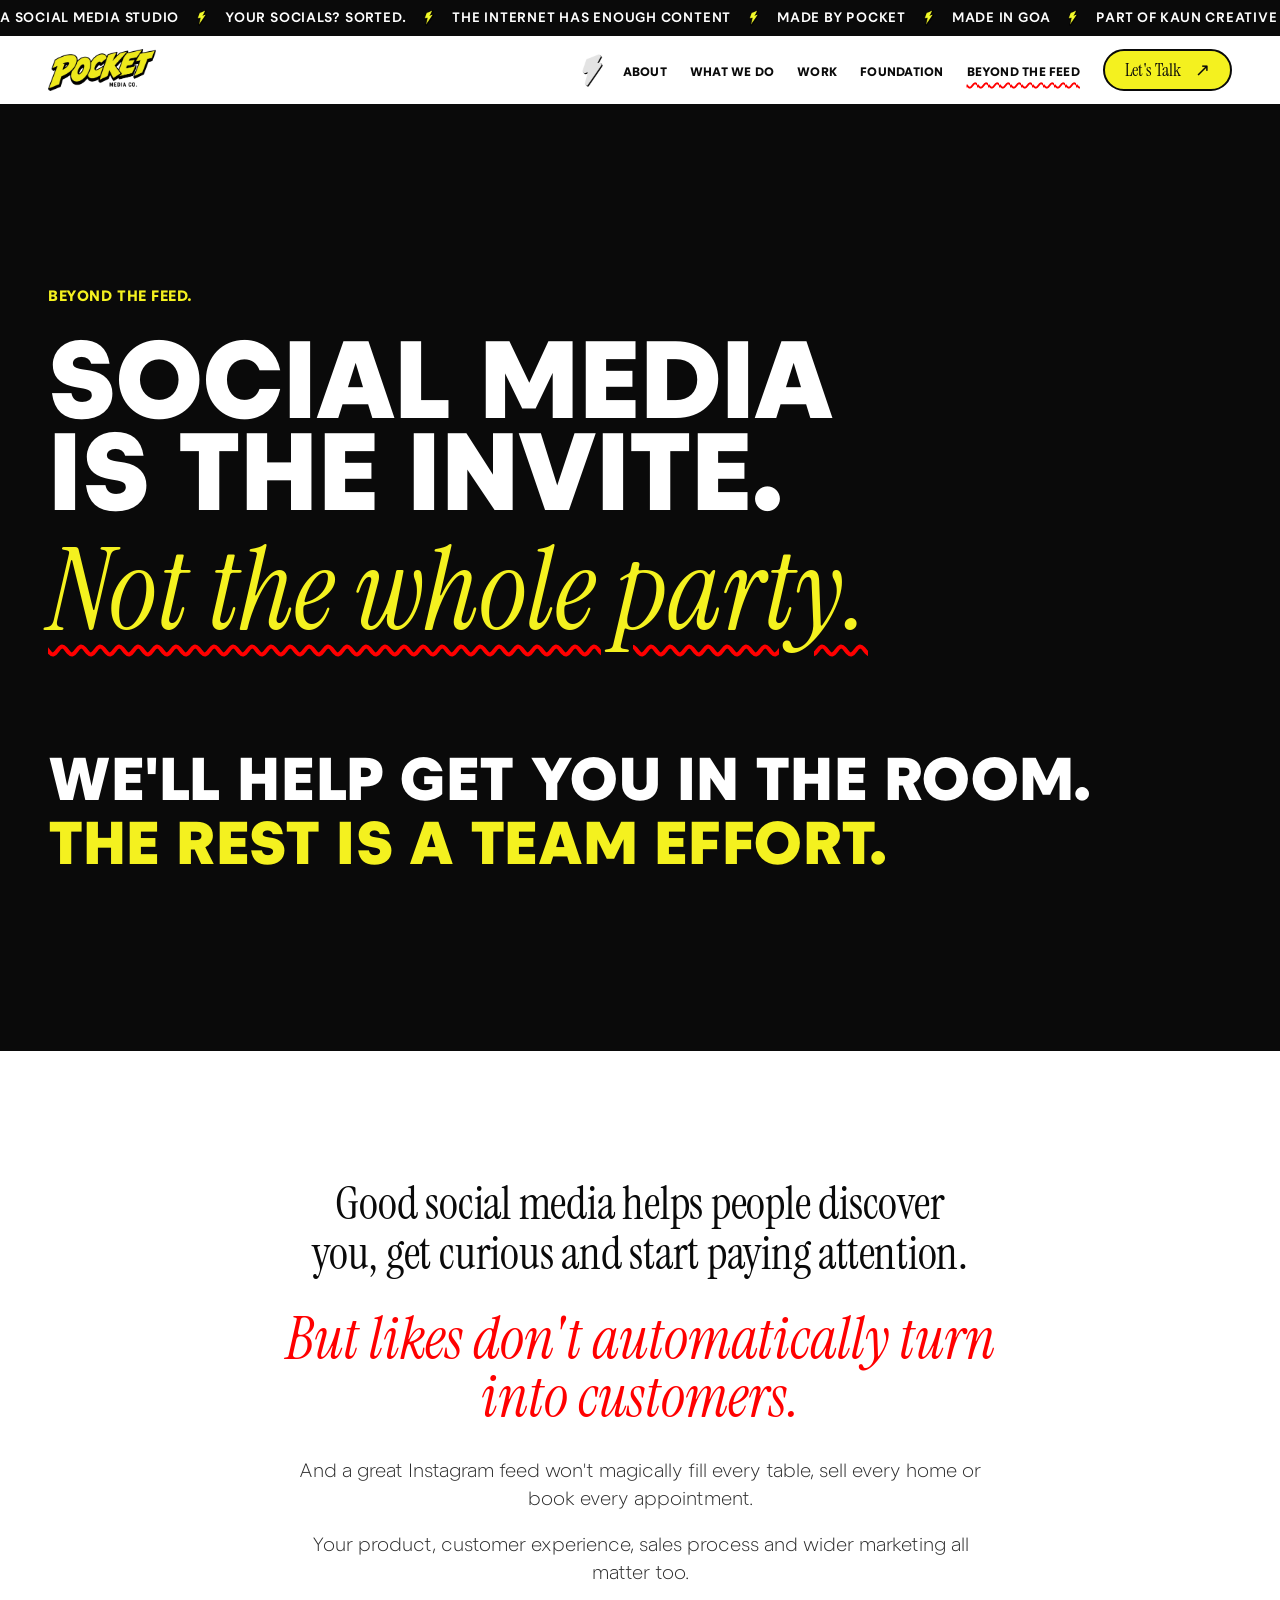
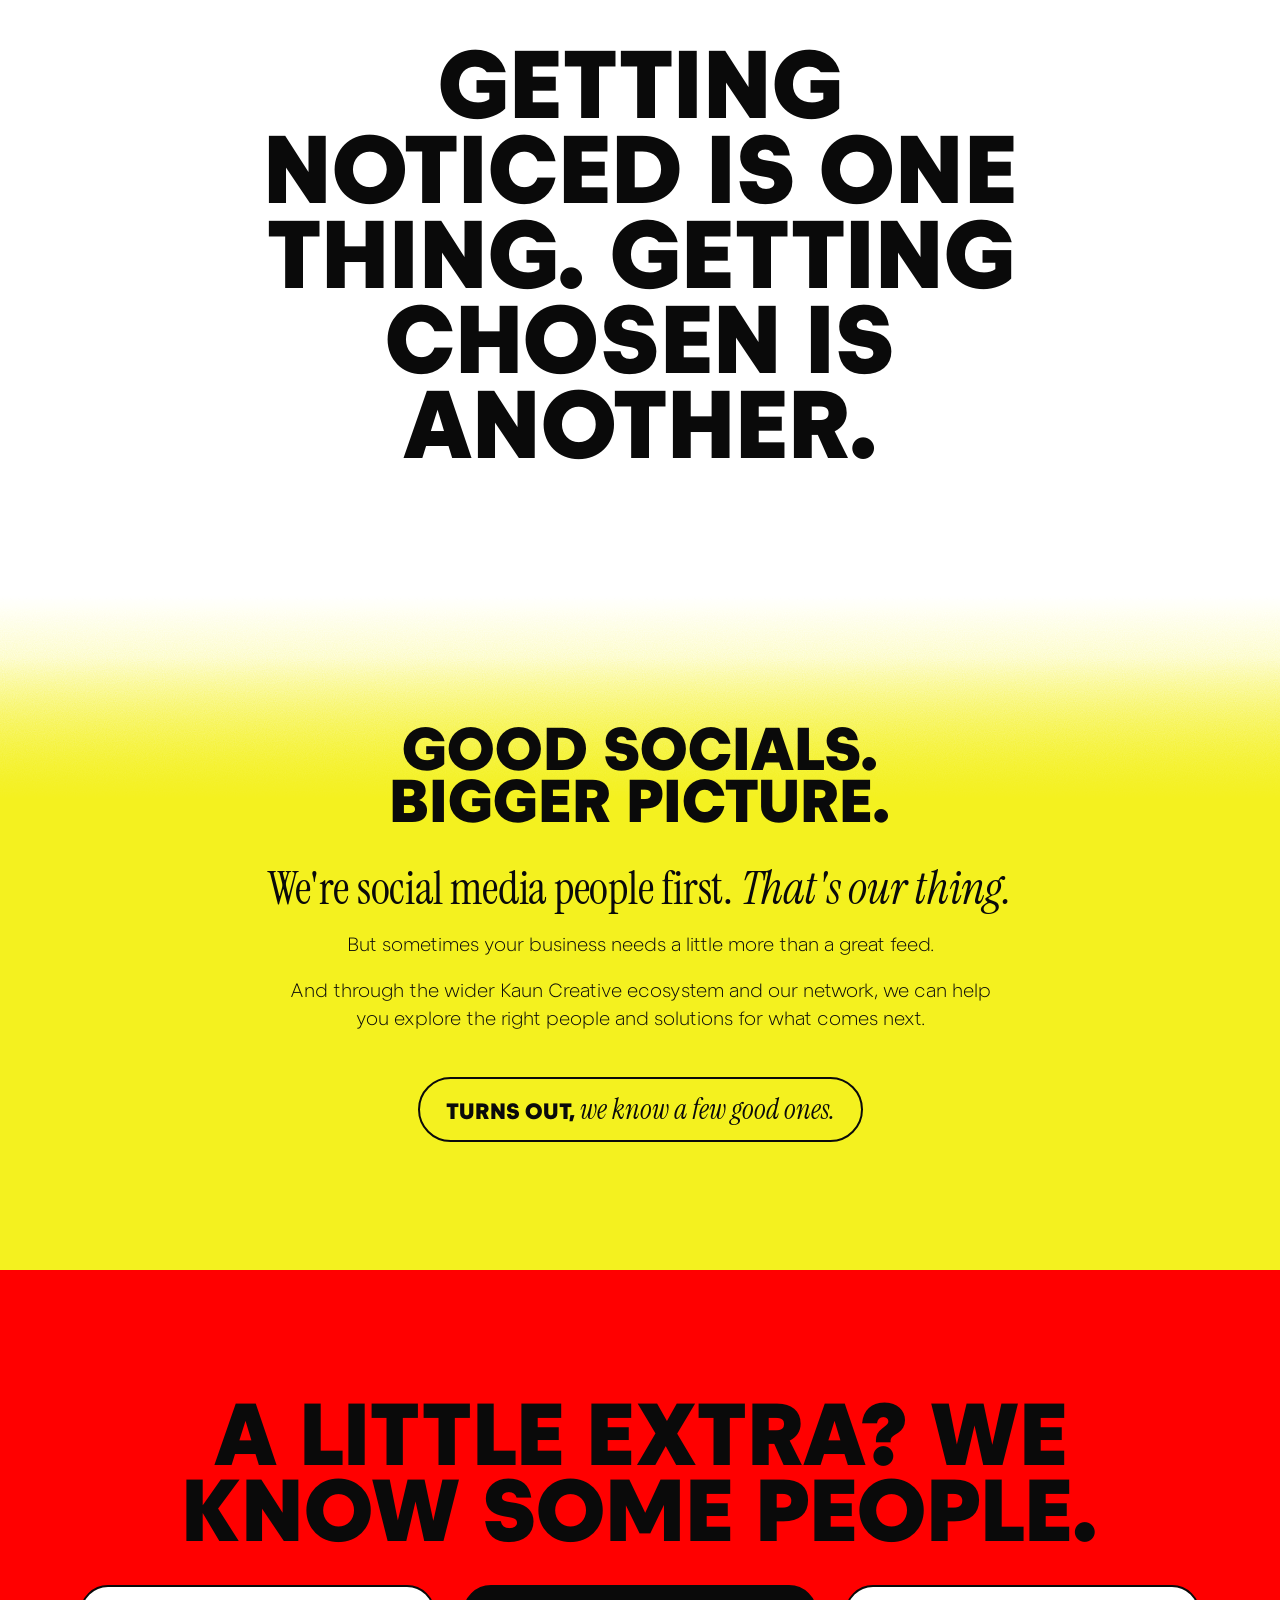
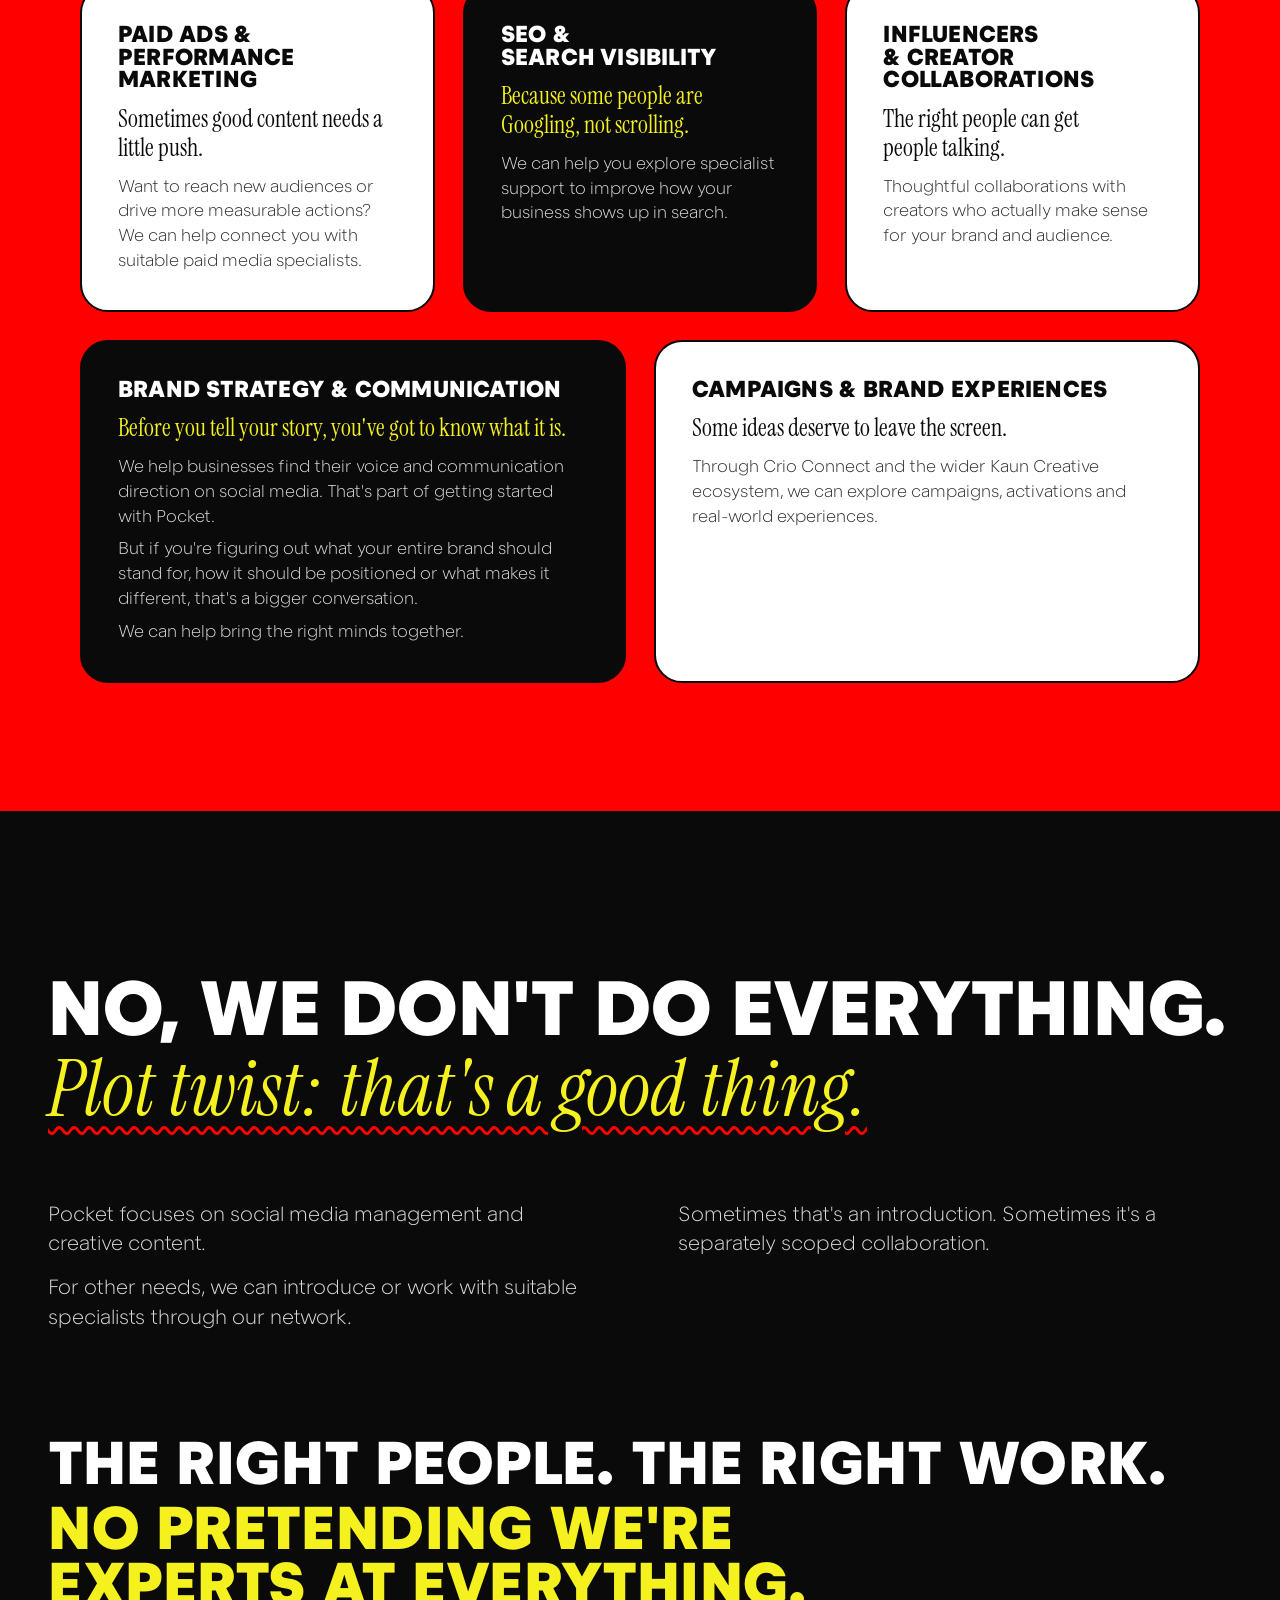
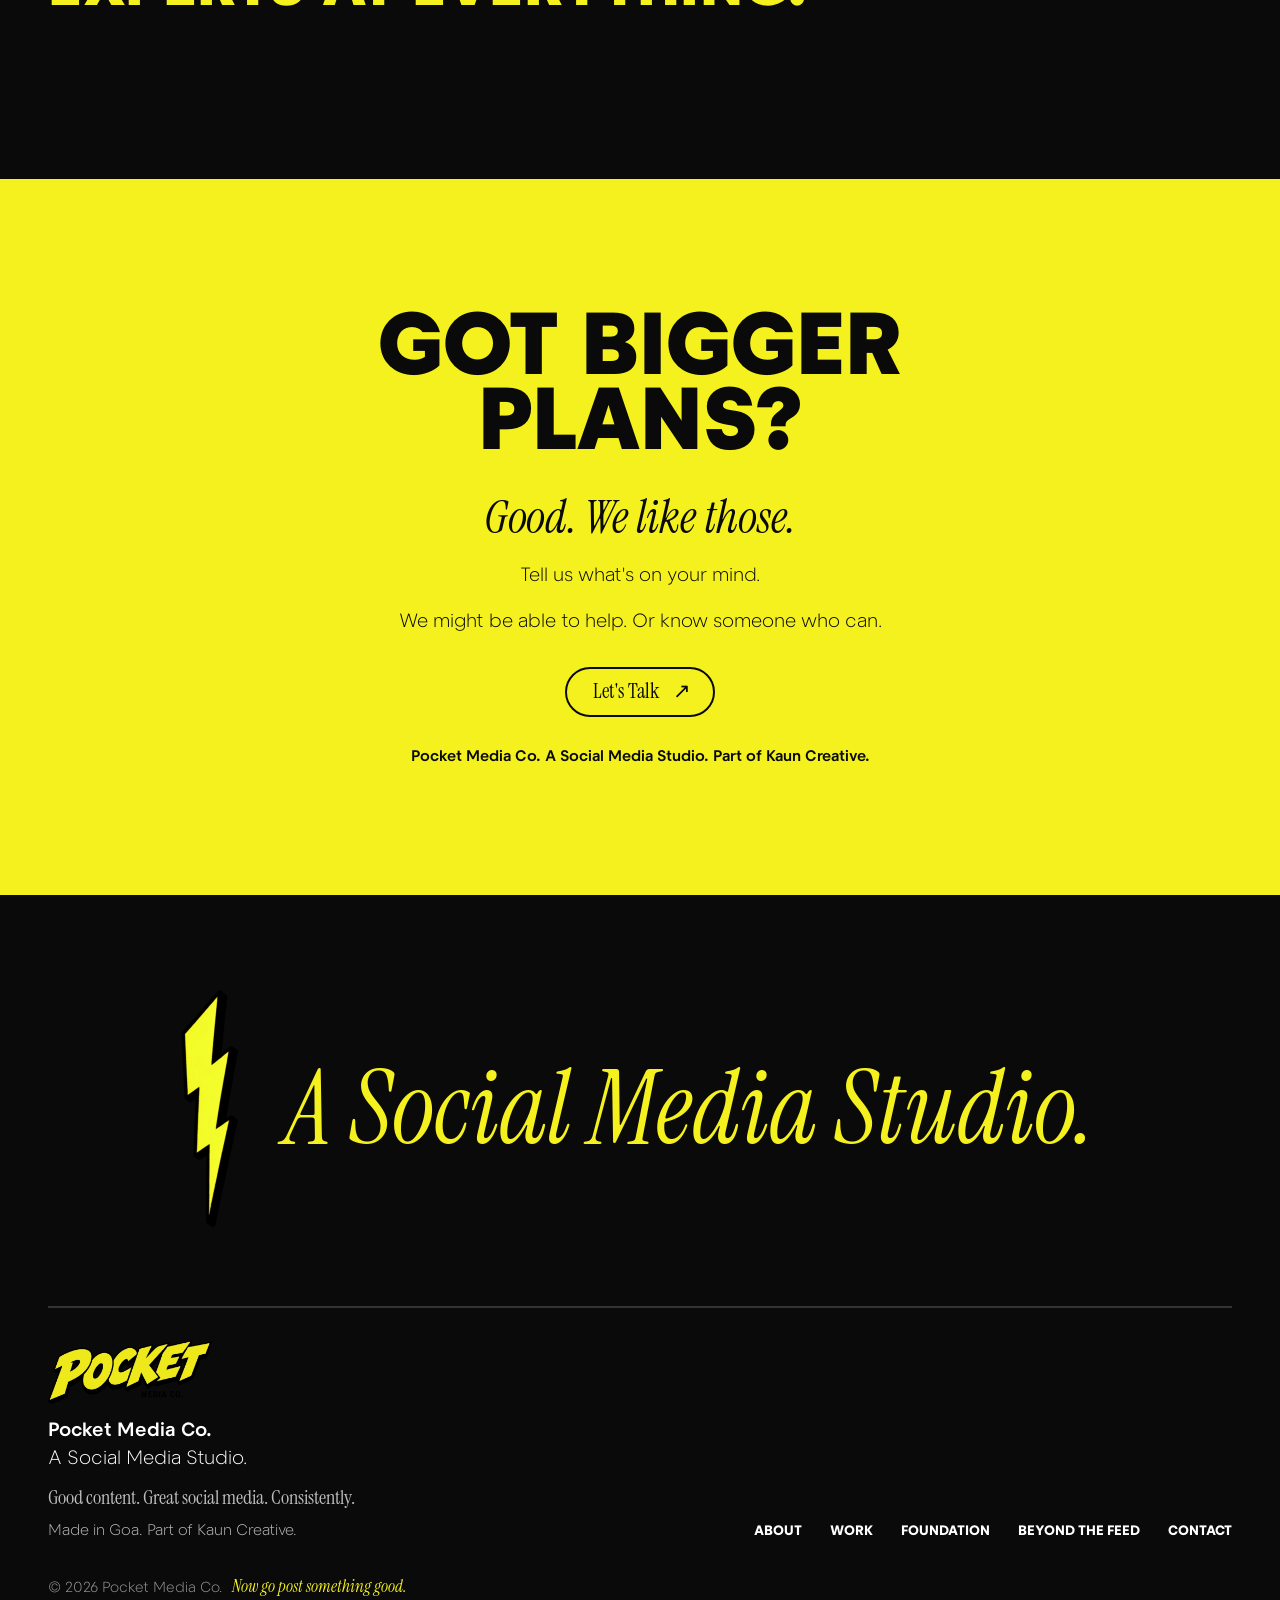
==== commit add58775: "Final structure: Foundation section, new nav, Stupid Sans as primary font Navigation: About, What We" ====
--- a/beyond-the-feed.html
+++ b/beyond-the-feed.html
@@ -4,7 +4,7 @@
   <meta charset="utf-8">
   <meta name="viewport" content="width=device-width, initial-scale=1">
   <title>Beyond the Feed | Pocket Media Co.</title>
-  <meta name="description" content="Social media is the invite, not the whole party. How Pocket Media Co. thinks about social media, and who we bring in when you need more than great socials.">
+  <meta name="description" content="Social media is the invite, not the whole party. How Pocket Media Co. thinks about social media, and the specialist support available through Kaun Creative and our network.">
   <meta name="theme-color" content="#ff0000">
 
   <meta property="og:type" content="website">
@@ -25,8 +25,10 @@
 
   <link rel="preconnect" href="https://fonts.googleapis.com">
   <link rel="preconnect" href="https://fonts.gstatic.com" crossorigin>
-  <link href="https://fonts.googleapis.com/css2?family=Archivo:wdth,wght@100..125,400..900&family=Instrument+Serif:ital@0;1&display=swap" rel="stylesheet">
-
+  <link href="https://fonts.googleapis.com/css2?family=Instrument+Serif:ital@0;1&display=swap" rel="stylesheet">
+
+  <link rel="preload" href="assets/fonts/stupid-sans-black.woff2" as="font" type="font/woff2" crossorigin>
+  <link rel="preload" href="assets/fonts/stupid-sans-regular.woff2" as="font" type="font/woff2" crossorigin>
   <link rel="stylesheet" href="styles.css">
   <script>document.documentElement.classList.add("js")</script>
 </head>
@@ -68,11 +70,12 @@
 
       <nav class="site-nav" id="site-nav" aria-label="Main">
         <ul>
+          <li><a href="index.html#about">About</a></li>
           <li><a href="index.html#services">What We Do</a></li>
-          <li><a href="index.html#work">Our Work</a></li>
-          <li><a href="index.html#about">About</a></li>
+          <li><a href="index.html#work">Work</a></li>
+          <li><a href="index.html#foundation">Foundation</a></li>
           <li><a href="beyond-the-feed.html" aria-current="page">Beyond the Feed</a></li>
-          <li><a class="pill pill-solid" href="index.html#contact" data-track="cta_nav_lets_talk">Let's Talk Socials</a></li>
+          <li><a class="pill pill-solid" href="index.html#contact" data-track="cta_nav_lets_talk">Let's Talk <span aria-hidden="true">↗</span></a></li>
         </ul>
       </nav>
     </div>
@@ -83,7 +86,7 @@
     <!-- ============ BEYOND THE FEED: HERO ============ -->
     <section class="party btf-hero" aria-labelledby="btf-title">
       <div class="container">
-        <p class="kicker kicker-yellow">Pocket Media Co. / Beyond the Feed</p>
+        <p class="kicker kicker-yellow">Beyond the Feed.</p>
         <h1 id="btf-title" class="party-title">
           <span class="party-line-1">Social media is the invite.</span>
           <span class="party-line-2">Not the whole party.</span>
@@ -95,49 +98,29 @@
     <!-- ============ THE THING ============ -->
     <section class="btf-intro" aria-label="Introduction">
       <div class="container narrow center">
-        <p class="serif-lg">We love a good reel. A feed that looks the part. A brand that knows how to show up.</p>
-        <p class="btf-pull">But here's the thing.</p>
-        <p class="body-lg">Likes don't automatically turn into customers. Views don't magically fill tables, sell homes or book appointments.</p>
-        <p class="body-lg">Good social media helps people find you, get curious and start paying attention.</p>
-        <p class="btf-big">What happens next?</p>
-        <p class="serif-md"><em>Well, that's where the rest of the party comes in.</em></p>
-      </div>
-    </section>
-
-    <!-- ============ NOTICED VS CHOSEN ============ -->
-    <section class="btf-chosen grain-top" aria-labelledby="chosen-title">
+        <p class="serif-lg">Good social media helps people discover you, get curious and start paying attention.</p>
+        <p class="btf-pull">But likes don't automatically turn into customers.</p>
+        <p class="body-lg">And a great Instagram feed won't magically fill every table, sell every home or book every appointment.</p>
+        <p class="body-lg">Your product, customer experience, sales process and wider marketing all matter too.</p>
+        <p class="btf-big">Getting noticed is one thing. Getting chosen is another.</p>
+      </div>
+    </section>
+
+    <!-- ============ BIGGER PICTURE ============ -->
+    <section class="btf-chosen grain-top" aria-labelledby="bigger-title">
       <div class="container narrow center">
-        <h2 id="chosen-title" class="wide-heading">Getting noticed is one thing. Getting chosen is another.</h2>
-        <p class="serif-lg">Someone sees your content.</p>
-        <p class="body-lg">They check out your page. Maybe visit your website. Maybe send you a message.</p>
-        <p class="btf-big">And then?</p>
-        <p class="body-lg">Your offering, pricing, customer experience and sales process all have a part to play.</p>
-        <p class="body-lg">Sometimes you need to reach more people through ads. Sometimes you need to show up in search. Sometimes the right collaboration can open a whole new door.</p>
-        <p class="brand-line">A good Instagram feed can't do every job in your business. <em>And it shouldn't have to.</em></p>
-      </div>
-    </section>
-
-    <!-- ============ OUR THING ============ -->
-    <section class="btf-ours grain-top" aria-labelledby="ours-title">
-      <div class="container narrow center">
-        <h2 id="ours-title" class="wide-heading">Social media? That's our thing.</h2>
-        <p class="serif-lg">We find the stories, make the content and keep your socials doing their thing.</p>
-        <ul class="btf-verbs" aria-label="What Pocket handles">
-          <li>Planning.</li><li>Shooting.</li><li>Editing.</li><li>Publishing.</li><li>Managing.</li>
-        </ul>
-        <p class="serif-md"><em>The whole social media bit.</em></p>
-        <p class="body-lg">And before we post a single thing, we take the time to understand your business and figure out how it should communicate online.</p>
-        <p class="body-lg">That's what we do at Pocket.</p>
-        <p class="btf-big btf-big-sm">But good marketing doesn't end at Instagram.</p>
-        <p class="serif-md">So, what if you need a little more?</p>
+        <h2 id="bigger-title" class="wide-heading">Good socials. Bigger picture.</h2>
+        <p class="serif-lg">We're social media people first. <em>That's our thing.</em></p>
+        <p class="body-lg">But sometimes your business needs a little more than a great feed.</p>
+        <p class="body-lg">And through the wider Kaun Creative ecosystem and our network, we can help you explore the right people and solutions for what comes next.</p>
+        <p class="brand-line">Turns out, <em>we know a few good ones.</em></p>
       </div>
     </section>
 
     <!-- ============ A LITTLE EXTRA ============ -->
-    <!-- IMPORTANT: only describe these as available through partners once suitable delivery relationships are in place.
-         Pocket delivers social media communication strategy (Foundation); full brand strategy, SEO, performance
-         marketing and the rest are separate engagements. -->
-    <section class="btf-extra grain-top" aria-labelledby="extra-title">
+    <!-- Specialist support is separately scoped, never part of Pocket's standard retainer. Only describe a
+         capability as available once a suitable delivery relationship is in place. -->
+    <section class="btf-extra" aria-labelledby="extra-title">
       <div class="container">
         <h2 id="extra-title" class="wide-heading">A little extra? We know some people.</h2>
         <ul class="btf-cards">
@@ -145,42 +128,37 @@
           <h3 class="btf-card-title">Paid Ads &amp; Performance Marketing</h3>
           <p class="btf-card-lead">Sometimes good content needs a little push.</p>
           <div class="btf-card-body">
-            <p>Want to reach a more targeted audience, run campaigns or drive measurable actions?</p>
-            <p>We can connect you with specialists who know their way around paid media.</p>
+            <p>Want to reach new audiences or drive more measurable actions? We can help connect you with suitable paid media specialists.</p>
           </div>
         </li>
         <li class="btf-card">
           <h3 class="btf-card-title">SEO &amp; Search Visibility</h3>
           <p class="btf-card-lead">Because some people are Googling, not scrolling.</p>
           <div class="btf-card-body">
-            <p>When potential customers are actively searching for what you offer, your business should have a chance to be found.</p>
-            <p>We can help you explore search and SEO support through the right specialists.</p>
+            <p>We can help you explore specialist support to improve how your business shows up in search.</p>
           </div>
         </li>
         <li class="btf-card">
           <h3 class="btf-card-title">Influencers &amp; Creator Collaborations</h3>
           <p class="btf-card-lead">The right people can get people talking.</p>
           <div class="btf-card-body">
-            <p>Not every collaboration needs a celebrity or a million followers.</p>
-            <p>Sometimes it just takes the right creator, the right audience and an idea that actually fits.</p>
-            <p>We can help you explore those connections.</p>
+            <p>Thoughtful collaborations with creators who actually make sense for your brand and audience.</p>
           </div>
         </li>
         <li class="btf-card">
           <h3 class="btf-card-title">Brand Strategy &amp; Communication</h3>
           <p class="btf-card-lead">Before you tell your story, you've got to know what it is.</p>
           <div class="btf-card-body">
-            <p>We help businesses find their voice and figure out what to say on social media. That's part of getting started with Pocket.</p>
+            <p>We help businesses find their voice and communication direction on social media. That's part of getting started with Pocket.</p>
             <p>But if you're figuring out what your entire brand should stand for, how it should be positioned or what makes it different, that's a bigger conversation.</p>
-            <p>And through our wider creative network, we can help bring the right minds together.</p>
+            <p>We can help bring the right minds together.</p>
           </div>
         </li>
         <li class="btf-card">
           <h3 class="btf-card-title">Campaigns &amp; Brand Experiences</h3>
-          <p class="btf-card-lead">Some ideas deserve to get off the screen.</p>
-          <div class="btf-card-body">
-            <p>Pop-ups, activations, campaigns and things people actually get to experience IRL.</p>
-            <p>Through Crio Connect and the wider Kaun Creative ecosystem, we can explore ideas that go beyond social media.</p>
+          <p class="btf-card-lead">Some ideas deserve to leave the screen.</p>
+          <div class="btf-card-body">
+            <p>Through Crio Connect and the wider Kaun Creative ecosystem, we can explore campaigns, activations and real-world experiences.</p>
           </div>
         </li>
         </ul>
@@ -195,10 +173,9 @@
           <span class="party-line-2">Plot twist: that's a good thing.</span>
         </h2>
         <div class="btf-not-copy">
-          <p>Pocket is a social media studio. That's where our everyday focus, team and expertise sit.</p>
-          <p>For everything beyond that, we can help you find or bring together suitable specialists through the wider Kaun Creative ecosystem and our network.</p>
-          <p>Sometimes that's an introduction. Sometimes it's a separately planned project.</p>
-          <p>Either way, we'll be clear about who's doing what.</p>
+          <p>Pocket focuses on social media management and creative content.</p>
+          <p>For other needs, we can introduce or work with suitable specialists through our network.</p>
+          <p>Sometimes that's an introduction. Sometimes it's a separately scoped collaboration.</p>
         </div>
         <p class="party-close">The right people. The right work. <span>No pretending we're experts at everything.</span></p>
       </div>
@@ -208,10 +185,11 @@
     <section class="btf-plans" aria-labelledby="plans-title">
       <div class="container narrow center">
         <h2 id="plans-title" class="wide-heading">Got bigger plans?</h2>
-        <p class="serif-lg">Maybe your socials are sorted, but there's a bigger picture you're trying to figure out.</p>
+        <p class="serif-lg"><em>Good. We like those.</em></p>
         <p class="body-lg">Tell us what's on your mind.</p>
         <p class="body-lg">We might be able to help. Or know someone who can.</p>
-        <p class="btf-cta"><a class="pill pill-solid" href="index.html#contact" data-track="cta_btf_lets_talk">Let's Talk Socials <span aria-hidden="true">↗</span></a></p>
+        <p class="btf-cta"><a class="pill pill-solid" href="index.html#contact" data-service="Not sure yet. Let's talk." data-track="cta_btf_lets_talk">Let's Talk <span aria-hidden="true">↗</span></a></p>
+        <p class="btf-sign">Pocket Media Co. A Social Media Studio. Part of Kaun Creative.</p>
       </div>
     </section>
   </main>
@@ -234,11 +212,11 @@
           <p class="footer-small">Made in Goa. Part of Kaun Creative.</p>
         </div>
         <nav class="footer-nav" aria-label="Footer">
-          <a href="index.html#services">What We Do</a>
-          <a href="index.html#work">Our Work</a>
           <a href="index.html#about">About</a>
+          <a href="index.html#work">Work</a>
+          <a href="index.html#foundation">Foundation</a>
           <a href="beyond-the-feed.html">Beyond the Feed</a>
-          <a href="index.html#contact">Let's Talk Socials</a>
+          <a href="index.html#contact">Contact</a>
         </nav>
       </div>
 
--- a/styles.css
+++ b/styles.css
@@ -1,8 +1,60 @@
 /* =========================================================
    Pocket Media Co. — A Social Media Studio
    Brand: red #FF0000 · yellow #F4F11F · black · white
-   Type: Archivo Expanded Black (display) · Instrument Serif (statements) · Archivo (text)
+   Type: Stupid Sans (primary: display and text) · Instrument Serif (italic accents)
+   Stupid Sans files are TRIAL versions: buy the web licence before the site goes live.
    ========================================================= */
+
+/* Primary typeface: Stupid Sans (supplied by Pocket) */
+@font-face {
+  font-family: "Stupid Sans";
+  src: url("assets/fonts/stupid-sans-regular.woff2") format("woff2");
+  font-weight: 400;
+  font-style: normal;
+  font-display: swap;
+}
+@font-face {
+  font-family: "Stupid Sans";
+  src: url("assets/fonts/stupid-sans-medium.woff2") format("woff2");
+  font-weight: 500;
+  font-style: normal;
+  font-display: swap;
+}
+@font-face {
+  font-family: "Stupid Sans";
+  src: url("assets/fonts/stupid-sans-bold.woff2") format("woff2");
+  font-weight: 700;
+  font-style: normal;
+  font-display: swap;
+}
+@font-face {
+  font-family: "Stupid Sans";
+  src: url("assets/fonts/stupid-sans-extrabold.woff2") format("woff2");
+  font-weight: 800;
+  font-style: normal;
+  font-display: swap;
+}
+@font-face {
+  font-family: "Stupid Sans";
+  src: url("assets/fonts/stupid-sans-black.woff2") format("woff2");
+  font-weight: 900;
+  font-style: normal;
+  font-display: swap;
+}
+@font-face {
+  font-family: "Stupid Sans";
+  src: url("assets/fonts/stupid-sans-extrablack.woff2") format("woff2");
+  font-weight: 1000;
+  font-style: normal;
+  font-display: swap;
+}
+@font-face {
+  font-family: "Stupid Sans";
+  src: url("assets/fonts/stupid-sans-blackoblique.woff2") format("woff2");
+  font-weight: 900;
+  font-style: italic;
+  font-display: swap;
+}
 
 :root {
   --red: #ff0000;
@@ -13,9 +65,9 @@
   --white: #ffffff;
   --ink-muted: #3d3d3d;
 
-  --font-wide: "Archivo", "Arial Black", sans-serif;
+  --font-wide: "Stupid Sans", "Arial Black", sans-serif;
   --font-serif: "Instrument Serif", Georgia, "Times New Roman", serif;
-  --font-text: "Archivo", system-ui, -apple-system, "Segoe UI", sans-serif;
+  --font-text: "Stupid Sans", system-ui, -apple-system, "Segoe UI", sans-serif;
 
   --radius: 28px;
   --radius-sm: 16px;
@@ -1673,3 +1725,223 @@
   .btf-not-copy { columns: 2; column-gap: clamp(32px, 6vw, 96px); max-width: none; }
   .btf-not-copy p { break-inside: avoid; }
 }
+
+/* Homepage "Social media is our thing." in the open Beyond-the-Feed style (white, no card) */
+.services { --grain-from: var(--red); background: var(--white); }
+.services .wide-heading { font-size: clamp(2.4rem, 7.4vw, 6.4rem); line-height: 0.92; }
+.svc-open > * + * { margin-top: 20px; }
+.svc-open .serif-lg { max-width: 30ch; margin-inline: auto; }
+.svc-open .btf-verbs { margin-top: 28px; }
+.svc-open .body-lg { max-width: 54ch; margin-inline: auto; color: var(--black); }
+.svc-open .brand-line { margin-top: 32px; }
+.services > .container { max-width: 1100px; }
+.services .wide-heading { font-size: clamp(2.4rem, 6.6vw, 5.6rem); }
+.svc-open .serif-lg { max-width: 40ch; }
+.services .about-who, .services .svc-also { max-width: 760px; margin-inline: auto; }
+
+/* =========================================================
+   FINAL STRUCTURE (10 sections)
+   red hero | white about (fade) | yellow what-we-do (fade) |
+   black philosophy | white work | red foundation (fade) |
+   yellow monthly | white who (fade) | yellow good-to-know (fade) |
+   red contact | black footer
+   ========================================================= */
+.about { --grain-from: var(--red); }
+.services { --grain-from: var(--white); background: var(--yellow); }
+.services .svc-kicker { margin: -8px 0 28px; }
+.services .btf-verbs li:nth-child(odd),
+.monthly .btf-verbs li:nth-child(odd) { background: var(--white); }
+.work { background: var(--white); }
+.work .work-sub { color: var(--red-dark); }
+.monthly { background: var(--yellow); padding-block: var(--section-y); }
+.monthly .container > * + * { margin-top: 18px; }
+.monthly .body-lg { color: var(--black); max-width: 54ch; margin-inline: auto; }
+.monthly .btf-verbs { margin-top: 28px; }
+.who { --grain-from: var(--yellow); background: var(--white); }
+.who .who-list { color: var(--red-dark); }
+.who .who-outro span { color: var(--red-dark); }
+
+/* ---------- 06. Social Media Foundation (red, signature section) ---------- */
+.foundation {
+  --grain-from: var(--white);
+  background: var(--red);
+  padding-block: var(--section-y);
+}
+.foundation .kicker { color: var(--black); text-align: center; }
+.fnd-intro { max-width: 760px; margin: 0 auto; text-align: center; }
+.fnd-intro > * + * { margin-top: 16px; }
+.fnd-intro .body-lg { color: var(--black); max-width: 56ch; margin-inline: auto; }
+.fnd-tagline, .fnd-close-title {
+  font-family: var(--font-wide);
+  font-stretch: 125%;
+  font-weight: 900;
+  text-transform: uppercase;
+  font-size: clamp(1.1rem, 2.4vw, 1.8rem);
+  line-height: 1.05;
+  text-wrap: balance;
+  margin-top: 28px !important;
+}
+.fnd-tagline span, .fnd-close-title span {
+  display: block;
+  font-family: var(--font-serif);
+  font-style: italic;
+  font-weight: 400;
+  font-stretch: 100%;
+  text-transform: none;
+  font-size: 1.3em;
+  color: var(--white);
+}
+.fnd-h3 {
+  font-family: var(--font-wide);
+  font-stretch: 125%;
+  font-weight: 900;
+  text-transform: uppercase;
+  font-size: clamp(1.2rem, 2.6vw, 2rem);
+  line-height: 1;
+  text-align: center;
+  margin-bottom: 22px;
+}
+
+/* Starting-point explorer */
+.fnd-start {
+  max-width: 960px;
+  margin: clamp(48px, 7vw, 80px) auto 0;
+  background: var(--white);
+  border: var(--stroke);
+  border-radius: var(--radius);
+  padding: clamp(24px, 4vw, 44px);
+}
+.fnd-tabs { display: flex; flex-wrap: wrap; justify-content: center; gap: 10px; margin-bottom: 28px; }
+.fnd-tab {
+  font: inherit;
+  font-family: var(--font-wide);
+  font-stretch: 125%;
+  font-weight: 800;
+  text-transform: uppercase;
+  font-size: clamp(0.72rem, 1.2vw, 0.85rem);
+  letter-spacing: 0.02em;
+  color: var(--black);
+  background: var(--white);
+  border: var(--stroke);
+  border-radius: 999px;
+  padding: 12px 20px;
+  cursor: pointer;
+  transition: background 0.15s ease, transform 0.2s cubic-bezier(.3,1.6,.5,1);
+}
+.fnd-tab:hover { background: #fffbd0; }
+.fnd-tab[aria-selected="true"] { background: var(--yellow); transform: rotate(-2deg); }
+.fnd-panel { text-align: center; max-width: 640px; margin: 0 auto; }
+.fnd-panel[hidden] { display: none; }
+.fnd-panel > * + * { margin-top: 12px; }
+.fnd-panel-title {
+  font-family: var(--font-serif);
+  font-style: italic;
+  font-weight: 400;
+  font-size: clamp(1.8rem, 3.6vw, 2.8rem);
+  line-height: 1;
+  margin-bottom: 4px;
+}
+.fnd-panel .body-lg { color: var(--black); }
+.fnd-focus {
+  margin-top: 22px !important;
+  background: var(--black);
+  color: var(--white);
+  border-radius: var(--radius-sm);
+  padding: 14px 20px;
+  font-size: 0.98rem;
+  line-height: 1.5;
+}
+.fnd-focus span { display: block; color: var(--yellow); font-weight: 700; margin-bottom: 4px; }
+@media (prefers-reduced-motion: no-preference) {
+  .fnd-panel:not([hidden]) { animation: fade-up 0.4s ease both; }
+}
+
+/* Six Foundation components */
+.fnd-steps-wrap { max-width: 1100px; margin: clamp(48px, 7vw, 80px) auto 0; }
+.fnd-steps {
+  display: grid;
+  grid-template-columns: repeat(2, minmax(0, 1fr));
+  gap: 12px 16px;
+  align-items: start;
+}
+.fnd-step {
+  background: var(--white);
+  border: var(--stroke);
+  border-radius: var(--radius-sm);
+  overflow: hidden;
+}
+.fnd-step summary {
+  list-style: none;
+  cursor: pointer;
+  padding: 18px 56px 18px 20px;
+  position: relative;
+  display: flex;
+  align-items: baseline;
+  gap: 12px;
+}
+.fnd-step summary::-webkit-details-marker { display: none; }
+.fnd-step summary::after {
+  content: "";
+  position: absolute; right: 20px; top: 50%;
+  width: 18px; height: 28px;
+  background: url("assets/img/bolt-3.webp") center / contain no-repeat;
+  transform: translateY(-50%) rotate(-12deg);
+  transition: transform 0.35s cubic-bezier(.3,1.6,.5,1);
+}
+.fnd-step[open] summary { background: var(--yellow); border-bottom: var(--stroke); }
+.fnd-step[open] summary::after { transform: translateY(-50%) rotate(168deg); }
+.fnd-num { font-family: var(--font-serif); font-style: italic; font-size: 1.6rem; line-height: 1; }
+.fnd-step-title {
+  font-family: var(--font-wide);
+  font-stretch: 125%;
+  font-weight: 900;
+  text-transform: uppercase;
+  font-size: clamp(0.9rem, 1.4vw, 1.05rem);
+  line-height: 1.1;
+}
+.fnd-step .faq-answer { padding: 14px 20px 18px; }
+.fnd-step .faq-answer p { font-family: var(--font-serif); font-size: 1.25rem; line-height: 1.3; }
+@media (max-width: 760px) { .fnd-steps { grid-template-columns: 1fr; } }
+
+.fnd-close {
+  max-width: 760px;
+  margin: clamp(48px, 7vw, 80px) auto 0;
+  text-align: center;
+}
+.fnd-close > * + * { margin-top: 14px; }
+.fnd-close .body-lg { color: var(--black); max-width: 56ch; margin-inline: auto; }
+.fnd-close .fnd-close-title { margin-top: 0 !important; }
+.fnd-close .pill { margin-top: 12px; }
+
+/* FAQ links to Beyond the Feed */
+.faq-link { font-family: var(--font-wide); font-stretch: 125%; font-weight: 800; text-transform: uppercase; font-size: 0.85rem; text-decoration: underline wavy var(--red) 2px; text-underline-offset: 6px; }
+.faq-answer p + p { margin-top: 10px; }
+
+/* Honeypot (spam trap) stays off-screen */
+.hp { position: absolute !important; left: -9999px; width: 1px; height: 1px; overflow: hidden; }
+/* Beyond the Feed: hard cut red after yellow; sign-off line */
+.btf-extra { --grain-from: transparent; }
+.btf-sign { margin-top: 28px !important; font-size: 0.9rem; font-weight: 700; }
+
+/* Six-item navigation stays on one line on desktop */
+@media (min-width: 1001px) {
+  .site-nav ul { gap: clamp(14px, 1.8vw, 28px); flex-wrap: nowrap; }
+  .site-nav a { white-space: nowrap; }
+  .site-nav a:not(.pill) { font-size: clamp(0.7rem, 0.9vw, 0.8rem); }
+  .scroll-bolt { margin-right: clamp(10px, 1.6vw, 28px); }
+}
+
+/* Stupid Sans is narrower than the previous wide face: scale display type up,
+   and keep supporting copy dark enough to read on red/yellow. */
+.wide-heading { font-size: clamp(2.2rem, 6.4vw, 5.6rem); line-height: 0.92; }
+.hero .mega { font-size: clamp(3.2rem, min(12.5vw, 15vh), 12rem); line-height: 0.86; }
+.party-line-1 { font-size: clamp(2.4rem, 7.4vw, 7rem); }
+.btf-big { font-size: clamp(2.4rem, 7vw, 5.6rem); }
+.party-close, .fnd-tagline, .fnd-close-title, .how-close, .who-outro, .svc-also,
+.btf-card-title, .fnd-step-title, .how-title, .about-who-title { letter-spacing: 0.01em; }
+.party-close { font-size: clamp(1.6rem, 4.4vw, 3.8rem); }
+body { font-size: 18px; }
+.body-lg { font-size: clamp(1.05rem, 1.4vw, 1.2rem); color: #1f1f1f; }
+.about .body-lg, .btf-intro .body-lg { color: #2b2b2b; }
+.services .body-lg, .foundation .body-lg, .monthly .body-lg, .who .body-lg, .btf-chosen .body-lg, .btf-plans .body-lg { color: var(--black); }
+.fnd-panel .body-lg { color: var(--black); }
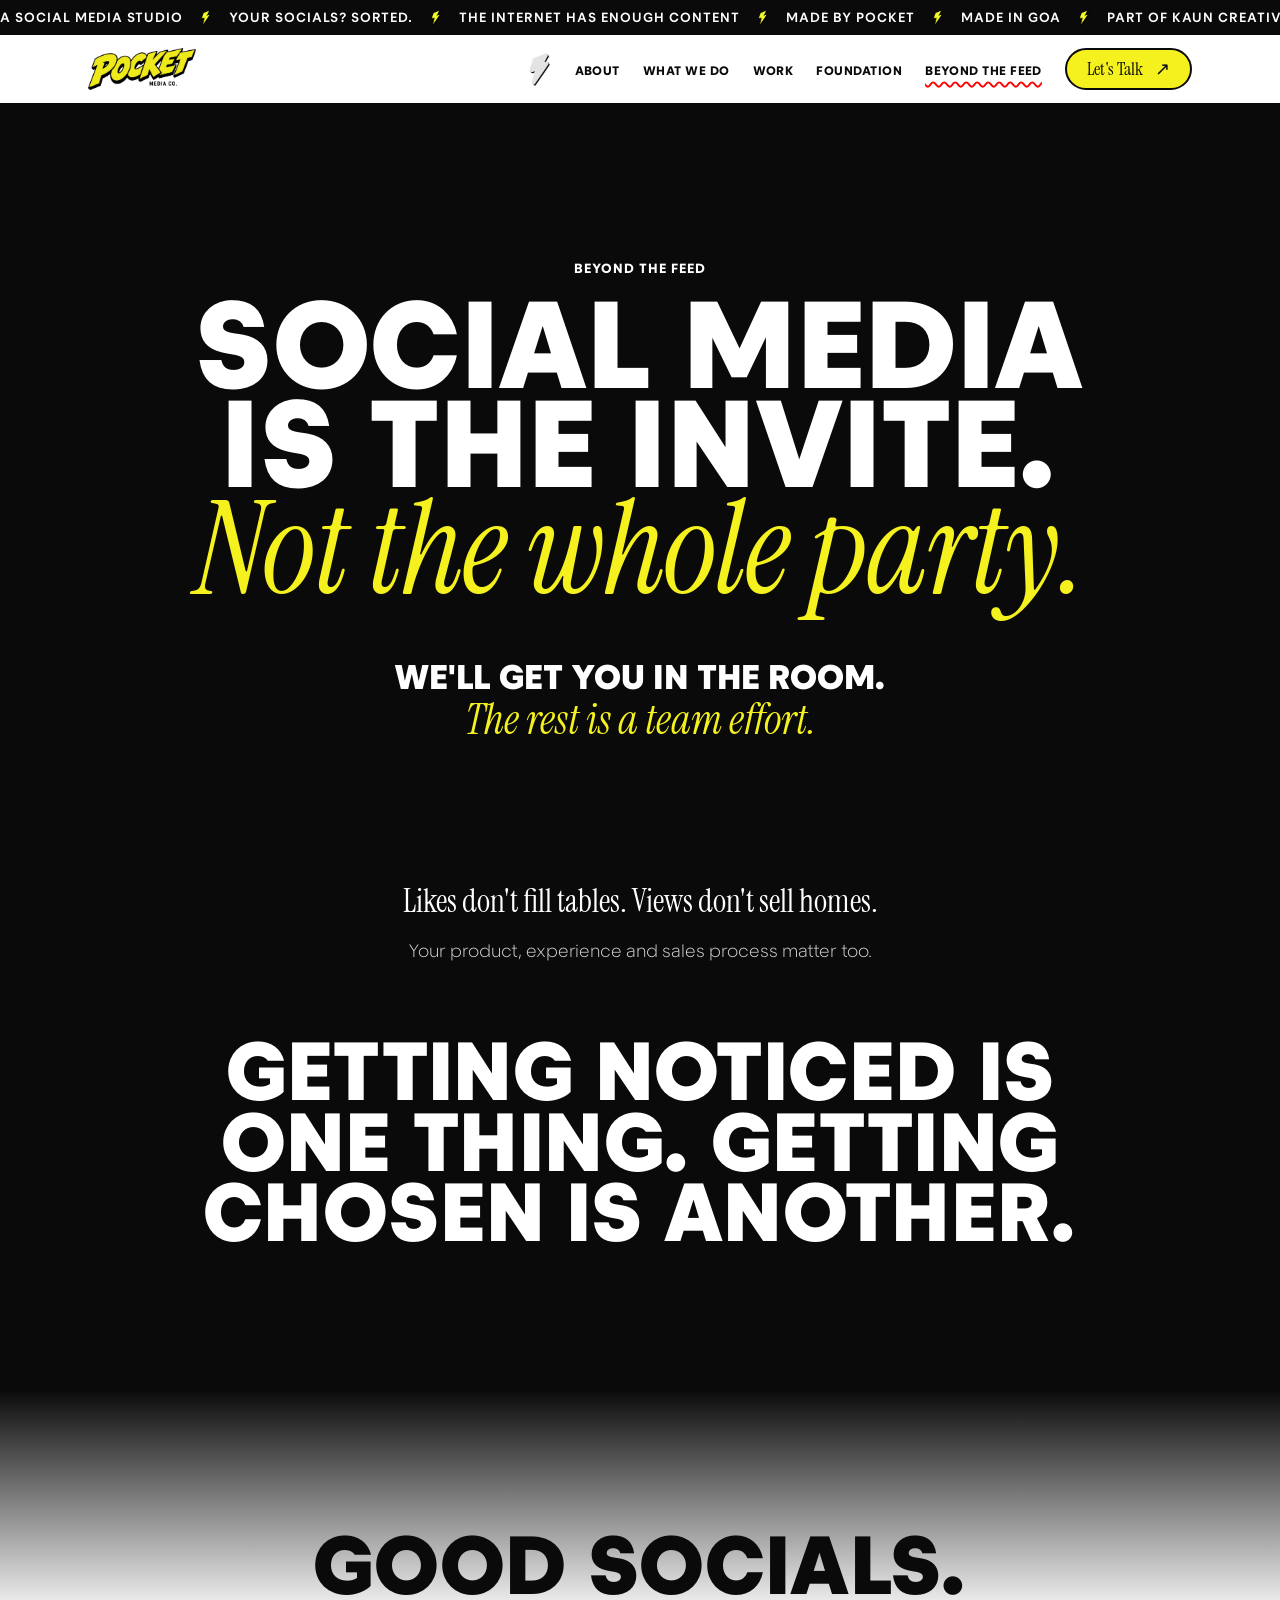
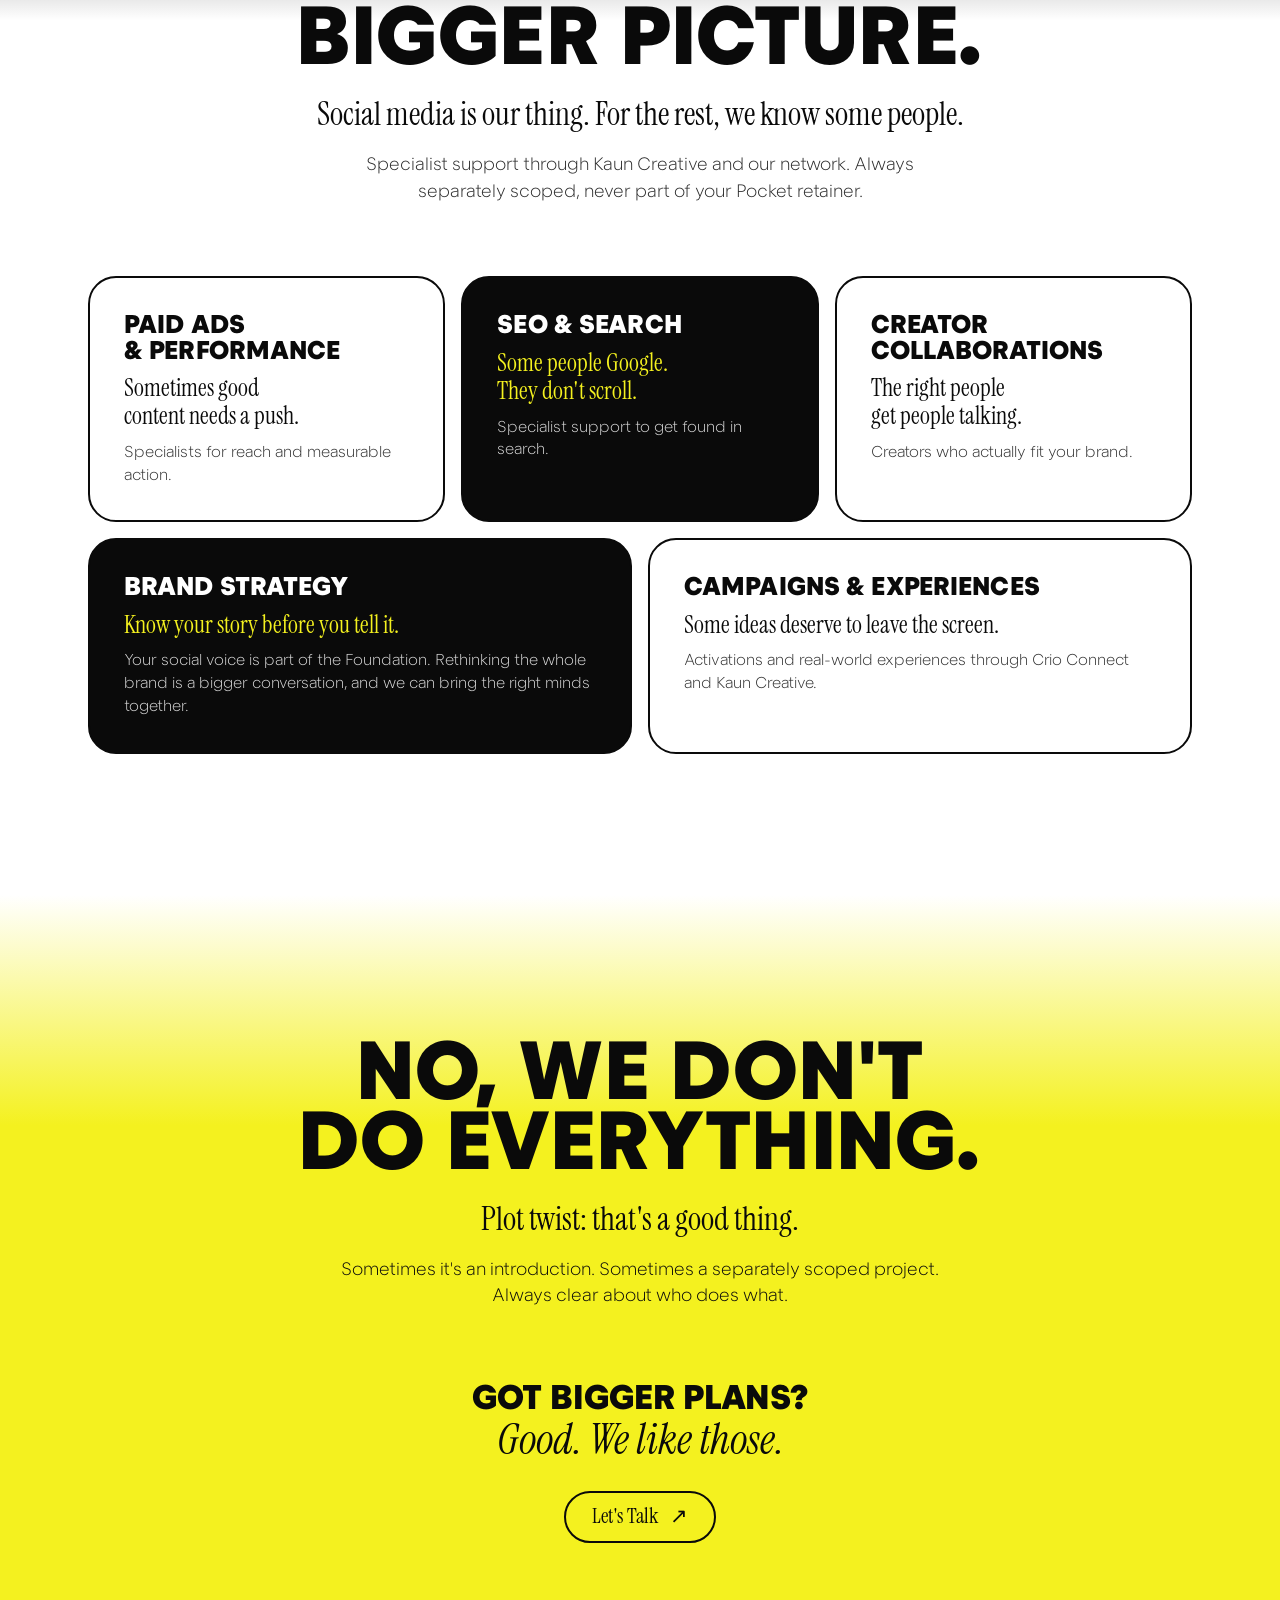
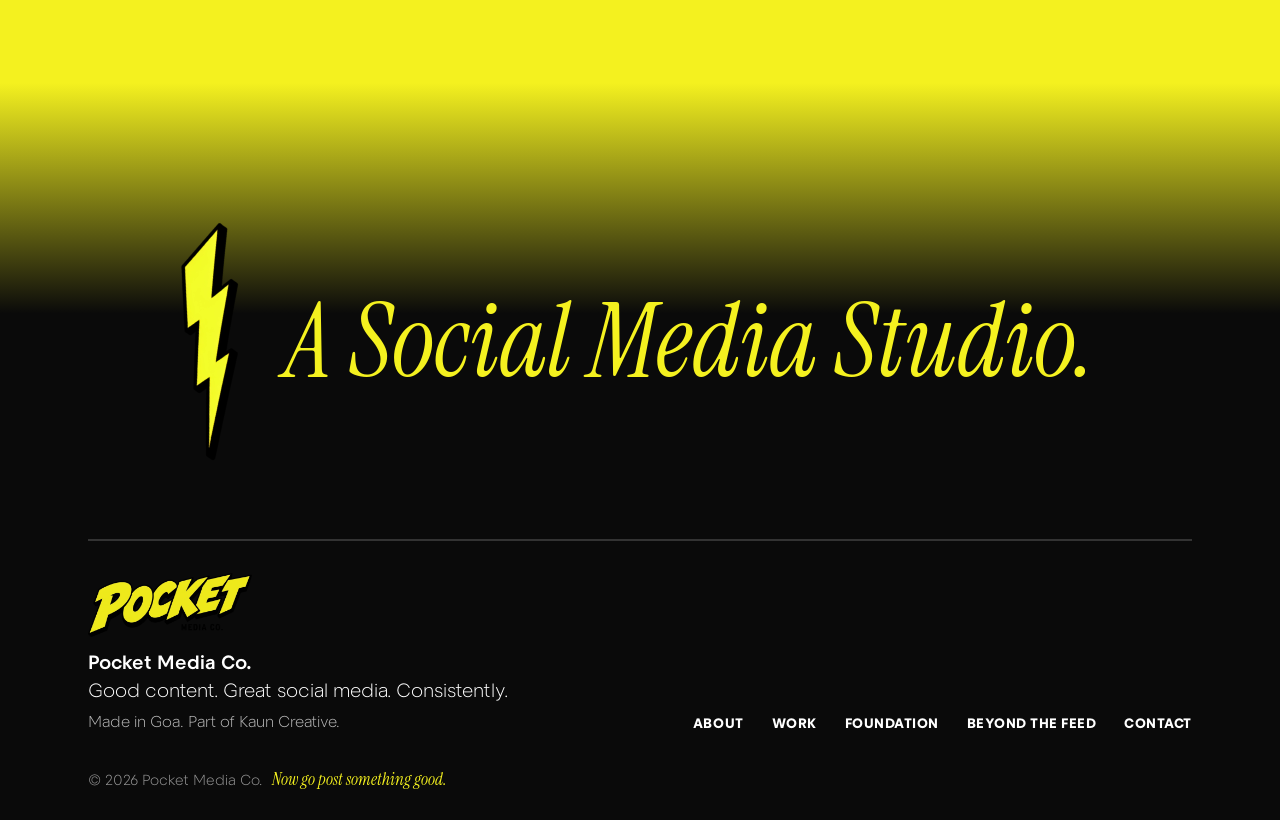
==== commit 473e50ea: "Refine structure and design system; Foundation becomes its own page - New single stylesheet (411 lin" ====
--- a/beyond-the-feed.html
+++ b/beyond-the-feed.html
@@ -4,18 +4,17 @@
   <meta charset="utf-8">
   <meta name="viewport" content="width=device-width, initial-scale=1">
   <title>Beyond the Feed | Pocket Media Co.</title>
-  <meta name="description" content="Social media is the invite, not the whole party. How Pocket Media Co. thinks about social media, and the specialist support available through Kaun Creative and our network.">
+  <meta name="description" content="Social media is the invite, not the whole party. Specialist support through Kaun Creative and our network, separately scoped.">
   <meta name="theme-color" content="#ff0000">
 
   <meta property="og:type" content="website">
   <meta property="og:title" content="Beyond the Feed | Pocket Media Co.">
   <meta property="og:description" content="Social media is the invite. Not the whole party.">
-  <!-- Social previews need an absolute image URL: once the domain is live, prefix this with it,
-       e.g. https://pocketmedia.example/assets/img/og-image.jpg -->
+  <!-- Social previews need an absolute image URL once the domain is live, e.g. https://yourdomain/assets/img/og-image.jpg -->
   <meta property="og:image" content="assets/img/og-image.jpg">
   <meta property="og:image:width" content="1200">
   <meta property="og:image:height" content="630">
-  <meta property="og:image:alt" content="Pocket Media Co. Good content. Great social media. Consistently.">
+  <meta property="og:image:alt" content="Pocket Media Co. A Social Media Studio.">
   <meta property="og:site_name" content="Pocket Media Co.">
   <meta property="og:locale" content="en_IN">
   <meta name="twitter:card" content="summary_large_image">
@@ -26,7 +25,6 @@
   <link rel="preconnect" href="https://fonts.googleapis.com">
   <link rel="preconnect" href="https://fonts.gstatic.com" crossorigin>
   <link href="https://fonts.googleapis.com/css2?family=Instrument+Serif:ital@0;1&display=swap" rel="stylesheet">
-
   <link rel="preload" href="assets/fonts/stupid-sans-black.woff2" as="font" type="font/woff2" crossorigin>
   <link rel="preload" href="assets/fonts/stupid-sans-regular.woff2" as="font" type="font/woff2" crossorigin>
   <link rel="stylesheet" href="styles.css">
@@ -60,20 +58,17 @@
         <img src="assets/img/logo.webp" alt="Pocket Media Co." width="1200" height="468">
         <span class="brand-note" aria-hidden="true">Psst. That's us.</span>
       </a>
-
       <span class="scroll-bolt" aria-hidden="true"><span class="scroll-bolt-fill"></span></span>
-
       <button class="nav-toggle" aria-expanded="false" aria-controls="site-nav">
         <span class="nav-toggle-bar"></span>
         <span class="visually-hidden">Menu</span>
       </button>
-
       <nav class="site-nav" id="site-nav" aria-label="Main">
         <ul>
           <li><a href="index.html#about">About</a></li>
           <li><a href="index.html#services">What We Do</a></li>
           <li><a href="index.html#work">Work</a></li>
-          <li><a href="index.html#foundation">Foundation</a></li>
+          <li><a href="foundation.html">Foundation</a></li>
           <li><a href="beyond-the-feed.html" aria-current="page">Beyond the Feed</a></li>
           <li><a class="pill pill-solid" href="index.html#contact" data-track="cta_nav_lets_talk">Let's Talk <span aria-hidden="true">↗</span></a></li>
         </ul>
@@ -83,143 +78,78 @@
 
   <main id="main">
 
-    <!-- ============ BEYOND THE FEED: HERO ============ -->
-    <section class="party btf-hero" aria-labelledby="btf-title">
+    <section class="s s--black page-hero" aria-labelledby="b-title">
       <div class="container">
-        <p class="kicker kicker-yellow">Beyond the Feed.</p>
-        <h1 id="btf-title" class="party-title">
-          <span class="party-line-1">Social media is the invite.</span>
-          <span class="party-line-2">Not the whole party.</span>
-        </h1>
-        <p class="party-close">We'll help get you in the room. <span>The rest is a team effort.</span></p>
+        <p class="eyebrow">Beyond the Feed</p>
+        <h1 id="b-title" class="h1">Social media is the invite. <em class="accent">Not the whole party.</em></h1>
+        <p class="statement">We'll get you in the room. <em>The rest is a team effort.</em></p>
       </div>
     </section>
 
-    <!-- ============ THE THING ============ -->
-    <section class="btf-intro" aria-label="Introduction">
-      <div class="container narrow center">
-        <p class="serif-lg">Good social media helps people discover you, get curious and start paying attention.</p>
-        <p class="btf-pull">But likes don't automatically turn into customers.</p>
-        <p class="body-lg">And a great Instagram feed won't magically fill every table, sell every home or book every appointment.</p>
-        <p class="body-lg">Your product, customer experience, sales process and wider marketing all matter too.</p>
-        <p class="btf-big">Getting noticed is one thing. Getting chosen is another.</p>
+    <section class="s s--black s--flush" aria-label="Noticed versus chosen">
+      <div class="container">
+        <div class="head" style="margin-bottom:0">
+          <p class="lead">Likes don't fill tables. Views don't sell homes.</p>
+          <p class="body">Your product, experience and sales process matter too.</p>
+          <h2 class="h2" style="margin-top:var(--head-gap)">Getting noticed is one thing. Getting chosen is another.</h2>
+        </div>
       </div>
     </section>
 
-    <!-- ============ BIGGER PICTURE ============ -->
-    <section class="btf-chosen grain-top" aria-labelledby="bigger-title">
-      <div class="container narrow center">
-        <h2 id="bigger-title" class="wide-heading">Good socials. Bigger picture.</h2>
-        <p class="serif-lg">We're social media people first. <em>That's our thing.</em></p>
-        <p class="body-lg">But sometimes your business needs a little more than a great feed.</p>
-        <p class="body-lg">And through the wider Kaun Creative ecosystem and our network, we can help you explore the right people and solutions for what comes next.</p>
-        <p class="brand-line">Turns out, <em>we know a few good ones.</em></p>
-      </div>
-    </section>
-
-    <!-- ============ A LITTLE EXTRA ============ -->
-    <!-- Specialist support is separately scoped, never part of Pocket's standard retainer. Only describe a
-         capability as available once a suitable delivery relationship is in place. -->
-    <section class="btf-extra" aria-labelledby="extra-title">
+    <section class="s" style="--from: var(--black)" aria-labelledby="bigger-title">
       <div class="container">
-        <h2 id="extra-title" class="wide-heading">A little extra? We know some people.</h2>
-        <ul class="btf-cards">
-        <li class="btf-card">
-          <h3 class="btf-card-title">Paid Ads &amp; Performance Marketing</h3>
-          <p class="btf-card-lead">Sometimes good content needs a little push.</p>
-          <div class="btf-card-body">
-            <p>Want to reach new audiences or drive more measurable actions? We can help connect you with suitable paid media specialists.</p>
-          </div>
-        </li>
-        <li class="btf-card">
-          <h3 class="btf-card-title">SEO &amp; Search Visibility</h3>
-          <p class="btf-card-lead">Because some people are Googling, not scrolling.</p>
-          <div class="btf-card-body">
-            <p>We can help you explore specialist support to improve how your business shows up in search.</p>
-          </div>
-        </li>
-        <li class="btf-card">
-          <h3 class="btf-card-title">Influencers &amp; Creator Collaborations</h3>
-          <p class="btf-card-lead">The right people can get people talking.</p>
-          <div class="btf-card-body">
-            <p>Thoughtful collaborations with creators who actually make sense for your brand and audience.</p>
-          </div>
-        </li>
-        <li class="btf-card">
-          <h3 class="btf-card-title">Brand Strategy &amp; Communication</h3>
-          <p class="btf-card-lead">Before you tell your story, you've got to know what it is.</p>
-          <div class="btf-card-body">
-            <p>We help businesses find their voice and communication direction on social media. That's part of getting started with Pocket.</p>
-            <p>But if you're figuring out what your entire brand should stand for, how it should be positioned or what makes it different, that's a bigger conversation.</p>
-            <p>We can help bring the right minds together.</p>
-          </div>
-        </li>
-        <li class="btf-card">
-          <h3 class="btf-card-title">Campaigns &amp; Brand Experiences</h3>
-          <p class="btf-card-lead">Some ideas deserve to leave the screen.</p>
-          <div class="btf-card-body">
-            <p>Through Crio Connect and the wider Kaun Creative ecosystem, we can explore campaigns, activations and real-world experiences.</p>
-          </div>
-        </li>
+        <div class="head">
+          <h2 id="bigger-title" class="h2">Good socials. Bigger picture.</h2>
+          <p class="lead">Social media is our thing. For the rest, we know some people.</p>
+          <p class="body">Specialist support through Kaun Creative and our network. Always separately scoped, never part of your Pocket retainer.</p>
+        </div>
+        <!-- Only describe a capability as available once a suitable delivery relationship is in place. -->
+        <ul class="cards">
+          <li class="card"><h3 class="h3">Paid Ads &amp; Performance</h3><p class="lead">Sometimes good content needs a push.</p><p class="small">Specialists for reach and measurable action.</p></li>
+          <li class="card"><h3 class="h3">SEO &amp; Search</h3><p class="lead">Some people Google. They don't scroll.</p><p class="small">Specialist support to get found in search.</p></li>
+          <li class="card"><h3 class="h3">Creator Collaborations</h3><p class="lead">The right people get people talking.</p><p class="small">Creators who actually fit your brand.</p></li>
+          <li class="card"><h3 class="h3">Brand Strategy</h3><p class="lead">Know your story before you tell it.</p><p class="small">Your social voice is part of the Foundation. Rethinking the whole brand is a bigger conversation, and we can bring the right minds together.</p></li>
+          <li class="card"><h3 class="h3">Campaigns &amp; Experiences</h3><p class="lead">Some ideas deserve to leave the screen.</p><p class="small">Activations and real-world experiences through Crio Connect and Kaun Creative.</p></li>
         </ul>
       </div>
     </section>
 
-    <!-- ============ NOT EVERYTHING ============ -->
-    <section class="party btf-not" aria-labelledby="not-title">
+    <section class="s s--yellow" style="--from: var(--white)" aria-labelledby="not-title">
       <div class="container">
-        <h2 id="not-title" class="party-title">
-          <span class="party-line-1">No, we don't do everything.</span>
-          <span class="party-line-2">Plot twist: that's a good thing.</span>
-        </h2>
-        <div class="btf-not-copy">
-          <p>Pocket focuses on social media management and creative content.</p>
-          <p>For other needs, we can introduce or work with suitable specialists through our network.</p>
-          <p>Sometimes that's an introduction. Sometimes it's a separately scoped collaboration.</p>
+        <div class="head" style="margin-bottom:0">
+          <h2 id="not-title" class="h2">No, we don't do everything.</h2>
+          <p class="lead">Plot twist: that's a good thing.</p>
+          <p class="body">Sometimes it's an introduction. Sometimes a separately scoped project. Always clear about who does what.</p>
+          <p class="statement" style="margin-top:var(--head-gap)">Got bigger plans? <em>Good. We like those.</em></p>
+          <div class="btn-row after-cta" style="margin-top:28px"><a class="pill pill-solid" href="index.html?want=unsure#contact" data-track="cta_btf_lets_talk">Let's Talk <span aria-hidden="true">↗</span></a></div>
         </div>
-        <p class="party-close">The right people. The right work. <span>No pretending we're experts at everything.</span></p>
-      </div>
-    </section>
-
-    <!-- ============ BIGGER PLANS ============ -->
-    <section class="btf-plans" aria-labelledby="plans-title">
-      <div class="container narrow center">
-        <h2 id="plans-title" class="wide-heading">Got bigger plans?</h2>
-        <p class="serif-lg"><em>Good. We like those.</em></p>
-        <p class="body-lg">Tell us what's on your mind.</p>
-        <p class="body-lg">We might be able to help. Or know someone who can.</p>
-        <p class="btf-cta"><a class="pill pill-solid" href="index.html#contact" data-service="Not sure yet. Let's talk." data-track="cta_btf_lets_talk">Let's Talk <span aria-hidden="true">↗</span></a></p>
-        <p class="btf-sign">Pocket Media Co. A Social Media Studio. Part of Kaun Creative.</p>
       </div>
     </section>
   </main>
 
   <!-- ============ FOOTER ============ -->
-  <footer class="site-footer">
+  <footer class="site-footer" style="--from: var(--yellow)">
     <div class="container">
       <div class="footer-sign">
         <img class="footer-bolt" src="assets/img/bolt-6.webp" alt="" aria-hidden="true">
         <p class="footer-script">A Social Media Studio.</p>
       </div>
-
       <div class="footer-cols">
         <div>
-          <a class="footer-logo" href="#top" aria-label="Back to top">
+          <a class="footer-logo" href="index.html" aria-label="Back to top">
             <img src="assets/img/logo.webp" alt="Pocket Media Co." width="1200" height="468" loading="lazy">
           </a>
-          <p class="footer-id"><strong>Pocket Media Co.</strong><br>A Social Media Studio.</p>
-          <p class="footer-muted">Good content. Great social media. Consistently.</p>
-          <p class="footer-small">Made in Goa. Part of Kaun Creative.</p>
+          <p class="footer-id"><strong>Pocket Media Co.</strong><br>Good content. Great social media. Consistently.</p>
+          <p class="footer-muted">Made in Goa. Part of Kaun Creative.</p>
         </div>
         <nav class="footer-nav" aria-label="Footer">
           <a href="index.html#about">About</a>
           <a href="index.html#work">Work</a>
-          <a href="index.html#foundation">Foundation</a>
+          <a href="foundation.html">Foundation</a>
           <a href="beyond-the-feed.html">Beyond the Feed</a>
           <a href="index.html#contact">Contact</a>
         </nav>
       </div>
-
       <p class="footer-base">© <span id="year">2026</span> Pocket Media Co. <span class="footer-wink">Now go post something good.</span></p>
     </div>
   </footer>
--- a/styles.css
+++ b/styles.css
@@ -1,268 +1,147 @@
 /* =========================================================
    Pocket Media Co. — A Social Media Studio
-   Brand: red #FF0000 · yellow #F4F11F · black · white
-   Type: Stupid Sans (primary: display and text) · Instrument Serif (italic accents)
-   Stupid Sans files are TRIAL versions: buy the web licence before the site goes live.
+   One design system for all pages.
+
+   Brand:  red #FF0000 · yellow #F4F11F · black · white
+   Type:   Stupid Sans (primary, supplied — TRIAL files: buy the
+           web licence before launch) · Instrument Serif (italic accents)
+   Rhythm: one section padding, one heading size, one lead size,
+           one body size. Sections blend into each other with long
+           colour gradients (set --from on a section to the colour
+           of the section above it).
    ========================================================= */
 
-/* Primary typeface: Stupid Sans (supplied by Pocket) */
-@font-face {
-  font-family: "Stupid Sans";
-  src: url("assets/fonts/stupid-sans-regular.woff2") format("woff2");
-  font-weight: 400;
-  font-style: normal;
-  font-display: swap;
-}
-@font-face {
-  font-family: "Stupid Sans";
-  src: url("assets/fonts/stupid-sans-medium.woff2") format("woff2");
-  font-weight: 500;
-  font-style: normal;
-  font-display: swap;
-}
-@font-face {
-  font-family: "Stupid Sans";
-  src: url("assets/fonts/stupid-sans-bold.woff2") format("woff2");
-  font-weight: 700;
-  font-style: normal;
-  font-display: swap;
-}
-@font-face {
-  font-family: "Stupid Sans";
-  src: url("assets/fonts/stupid-sans-extrabold.woff2") format("woff2");
-  font-weight: 800;
-  font-style: normal;
-  font-display: swap;
-}
-@font-face {
-  font-family: "Stupid Sans";
-  src: url("assets/fonts/stupid-sans-black.woff2") format("woff2");
-  font-weight: 900;
-  font-style: normal;
-  font-display: swap;
-}
-@font-face {
-  font-family: "Stupid Sans";
-  src: url("assets/fonts/stupid-sans-extrablack.woff2") format("woff2");
-  font-weight: 1000;
-  font-style: normal;
-  font-display: swap;
-}
-@font-face {
-  font-family: "Stupid Sans";
-  src: url("assets/fonts/stupid-sans-blackoblique.woff2") format("woff2");
-  font-weight: 900;
-  font-style: italic;
-  font-display: swap;
-}
+@font-face { font-family: "Stupid Sans"; src: url("assets/fonts/stupid-sans-regular.woff2") format("woff2"); font-weight: 400; font-style: normal; font-display: swap; }
+@font-face { font-family: "Stupid Sans"; src: url("assets/fonts/stupid-sans-medium.woff2") format("woff2"); font-weight: 500; font-style: normal; font-display: swap; }
+@font-face { font-family: "Stupid Sans"; src: url("assets/fonts/stupid-sans-bold.woff2") format("woff2"); font-weight: 700; font-style: normal; font-display: swap; }
+@font-face { font-family: "Stupid Sans"; src: url("assets/fonts/stupid-sans-extrabold.woff2") format("woff2"); font-weight: 800; font-style: normal; font-display: swap; }
+@font-face { font-family: "Stupid Sans"; src: url("assets/fonts/stupid-sans-black.woff2") format("woff2"); font-weight: 900; font-style: normal; font-display: swap; }
+@font-face { font-family: "Stupid Sans"; src: url("assets/fonts/stupid-sans-extrablack.woff2") format("woff2"); font-weight: 1000; font-style: normal; font-display: swap; }
+@font-face { font-family: "Stupid Sans"; src: url("assets/fonts/stupid-sans-blackoblique.woff2") format("woff2"); font-weight: 900; font-style: italic; font-display: swap; }
 
 :root {
   --red: #ff0000;
-  --red-dark: #d60000;
+  --red-deep: #d60000;
   --yellow: #f4f11f;
-  --yellow-soft: #fbf9a6;
   --black: #0a0a0a;
   --white: #ffffff;
-  --ink-muted: #3d3d3d;
-
-  --font-wide: "Stupid Sans", "Arial Black", sans-serif;
-  --font-serif: "Instrument Serif", Georgia, "Times New Roman", serif;
-  --font-text: "Stupid Sans", system-ui, -apple-system, "Segoe UI", sans-serif;
+  --ink-soft: #2b2b2b;
+  --line: #e6e6e6;
+
+  --sans: "Stupid Sans", system-ui, -apple-system, "Segoe UI", sans-serif;
+  --serif: "Instrument Serif", Georgia, "Times New Roman", serif;
+
+  --fs-h1: clamp(3.2rem, min(12vw, 15vh), 11rem);
+  --fs-h2: clamp(2.3rem, 6vw, 5rem);
+  --fs-h3: clamp(1.15rem, 2vw, 1.5rem);
+  --fs-lead: clamp(1.4rem, 2.5vw, 2.05rem);
+  --fs-body: clamp(1.05rem, 1.25vw, 1.15rem);
+  --fs-small: 0.92rem;
+  --fs-eyebrow: 0.78rem;
+
+  --gutter: clamp(16px, 4vw, 48px);
+  --section-y: clamp(88px, 11vw, 152px);
+  --blend: clamp(160px, 18vw, 260px);
+  --gap: 20px;
+  --head-gap: clamp(40px, 6vw, 72px);
+  --wide: 1200px;
+  --narrow: 760px;
 
   --radius: 28px;
   --radius-sm: 16px;
   --stroke: 2.5px solid var(--black);
-
-  --gutter: clamp(16px, 4vw, 48px);
-  --section-y: clamp(72px, 10vw, 136px);
   --header-h: 68px;
-
-  /* film grain, used on section transitions */
-  --grain: url("data:image/svg+xml,%3Csvg xmlns='http://www.w3.org/2000/svg' width='160' height='160'%3E%3Cfilter id='n'%3E%3CfeTurbulence type='fractalNoise' baseFrequency='.9' numOctaves='2' stitchTiles='stitch'/%3E%3CfeColorMatrix values='0 0 0 0 1  0 0 0 0 1  0 0 0 0 1  0 0 0 .6 0'/%3E%3C/filter%3E%3Crect width='100%25' height='100%25' filter='url(%23n)'/%3E%3C/svg%3E");
-}
-
-*,
-*::before,
-*::after { box-sizing: border-box; }
-
+}
+
+*, *::before, *::after { box-sizing: border-box; }
 html { scroll-behavior: smooth; scroll-padding-top: var(--header-h); }
-@media (prefers-reduced-motion: reduce) {
-  html { scroll-behavior: auto; }
-  *, *::before, *::after { animation: none !important; transition: none !important; }
-}
-
-body {
-  margin: 0;
-  font-family: var(--font-text);
-  font-weight: 400;
-  font-size: 17px;
-  line-height: 1.55;
-  color: var(--black);
-  background: var(--white);
-  -webkit-font-smoothing: antialiased;
-  overflow-x: hidden;
-}
-
+body { margin: 0; font-family: var(--sans); font-size: 18px; line-height: 1.55; color: var(--black); background: var(--white); -webkit-font-smoothing: antialiased; overflow-x: hidden; }
 img, video { display: block; max-width: 100%; height: auto; }
-h1, h2, h3, p { margin: 0; }
+h1, h2, h3, h4, p, ul, ol { margin: 0; }
+ul, ol { padding: 0; list-style: none; }
 a { color: inherit; }
-
-.container {
-  width: 100%;
-  max-width: 1280px;
-  margin-inline: auto;
-  padding-inline: var(--gutter);
-  position: relative;
-  z-index: 1;
-}
-.narrow { max-width: 860px; }
+button { font: inherit; color: inherit; }
+
+.visually-hidden { position: absolute !important; width: 1px; height: 1px; overflow: hidden; clip: rect(0 0 0 0); white-space: nowrap; }
+.skip-link { position: absolute; left: 16px; top: -60px; z-index: 100; background: var(--yellow); padding: 10px 16px; font-weight: 700; border: var(--stroke); border-radius: 999px; }
+.skip-link:focus { top: 12px; }
+:focus-visible { outline: 3px solid var(--black); outline-offset: 3px; }
+.s--black :focus-visible, .site-footer :focus-visible { outline-color: var(--yellow); }
+
+/* ---------- Layout ---------- */
+.container { width: 100%; max-width: var(--wide); margin-inline: auto; padding-inline: var(--gutter); position: relative; z-index: 1; }
+.container.narrow { max-width: calc(var(--narrow) + 2 * var(--gutter)); }
 .center { text-align: center; }
-
-.visually-hidden {
-  position: absolute !important;
-  width: 1px; height: 1px;
-  overflow: hidden; clip: rect(0 0 0 0);
-  white-space: nowrap;
-}
-
-.skip-link {
-  position: absolute; left: 16px; top: -60px; z-index: 100;
-  background: var(--yellow); padding: 10px 16px; font-weight: 700;
-  border: var(--stroke); border-radius: 999px;
-}
-.skip-link:focus { top: 12px; }
-
-:focus-visible { outline: 3px solid var(--black); outline-offset: 3px; }
-.hero :focus-visible,
-.contact :focus-visible,
-.site-footer :focus-visible { outline-color: var(--yellow); }
+main > section { overflow-x: clip; }
+
+/* ---------- Sections & seamless transitions ---------- */
+.s { --bg: var(--white); position: relative; padding-block: var(--section-y); background: linear-gradient(to bottom, var(--from, var(--bg)) 0, var(--bg) var(--blend)); }
+.s--red { --bg: var(--red); }
+.s--yellow { --bg: var(--yellow); }
+.s--black { --bg: var(--black); color: var(--white); }
+.s--flush { padding-top: 0; }
+
 /* ---------- Type ---------- */
-.mega,
-.wide-heading,
-.project h3,
-.form-title  {
-  font-family: var(--font-wide);
-  font-stretch: 125%;
-  font-weight: 900;
-  text-transform: uppercase;
-  letter-spacing: 0;
-}
-
-.wide-heading {
-  font-size: clamp(1.9rem, 5.2vw, 4.4rem);
-  line-height: 0.95;
-  text-align: center;
-  margin-bottom: clamp(24px, 3vw, 36px);
-}
-.wide-heading.left { text-align: left; }
-
-.serif-lg,
-.serif-md {
-  font-family: var(--font-serif);
-  font-weight: 400;
-  letter-spacing: -0.005em;
-}
-.serif-lg { font-size: clamp(1.75rem, 3.6vw, 3rem); line-height: 1.08; }
-.serif-md { font-size: clamp(1.35rem, 2.3vw, 1.85rem); line-height: 1.2; }
-.body-lg { font-size: clamp(1.02rem, 1.4vw, 1.15rem); color: var(--ink-muted); }
-
-/* ---------- Pill buttons with drawn arrow ---------- */
-.pill {
-  display: inline-flex;
-  align-items: center;
-  justify-content: center;
-  gap: 14px;
-  min-height: 50px;
-  padding: 10px 22px 10px 26px;
-  font-family: var(--font-serif);
-  font-size: 1.3rem;
-  line-height: 1;
-  text-decoration: none;
-  color: var(--black);
-  background: var(--white);
-  border: var(--stroke);
-  border-radius: 999px;
-  cursor: pointer;
-  transition: background 0.18s ease, transform 0.18s ease;
-}
+.eyebrow { font-weight: 800; text-transform: uppercase; letter-spacing: 0.08em; font-size: var(--fs-eyebrow); margin-bottom: 18px; }
+.s--white .eyebrow, .s:not(.s--red):not(.s--yellow):not(.s--black) .eyebrow { color: var(--red-deep); }
+.h1, .h2, .h3 { font-weight: 900; text-transform: uppercase; letter-spacing: 0.005em; text-wrap: balance; }
+.h1 { font-size: var(--fs-h1); line-height: 0.86; }
+.h2 { font-size: var(--fs-h2); line-height: 0.92; }
+.h3 { font-size: var(--fs-h3); line-height: 1.05; }
+.accent { font-family: var(--serif); font-style: italic; font-weight: 400; text-transform: none; letter-spacing: -0.01em; }
+.lead { font-family: var(--serif); font-size: var(--fs-lead); line-height: 1.15; text-wrap: balance; }
+.body { font-size: var(--fs-body); line-height: 1.6; color: var(--ink-soft); text-wrap: pretty; }
+.s--black .body { color: #d4d4d4; }
+.s--red .body, .s--yellow .body { color: var(--black); }
+.small { font-size: var(--fs-small); }
+
+.head { max-width: 920px; margin: 0 auto var(--head-gap); text-align: center; }
+.head > * + * { margin-top: 18px; }
+.head .h2 + * { margin-top: 24px; }
+.head .lead { max-width: 30em; margin-inline: auto; }
+.head .body { max-width: 52ch; margin-inline: auto; }
+
+.statement { font-weight: 900; text-transform: uppercase; font-size: clamp(1.2rem, 2.6vw, 2rem); line-height: 1.05; text-wrap: balance; }
+.statement em { display: block; font-family: var(--serif); font-weight: 400; text-transform: none; font-size: 1.3em; margin-top: 4px; }
+
+/* ---------- Buttons ---------- */
+.pill { display: inline-flex; align-items: center; justify-content: center; gap: 12px; min-height: 52px; padding: 10px 26px; font-family: var(--serif); font-size: 1.3rem; line-height: 1; text-decoration: none; color: var(--black); background: var(--white); border: var(--stroke); border-radius: 999px; cursor: pointer; transition: background 0.18s ease, transform 0.18s ease; }
 .pill:hover { background: var(--yellow); transform: rotate(-2deg); }
 .pill-solid { background: var(--yellow); }
 .pill-solid:hover { background: var(--white); }
 .pill-block { width: 100%; }
+.btn-row { display: flex; flex-wrap: wrap; justify-content: center; gap: 14px; }
+.text-link { font-weight: 800; text-transform: uppercase; font-size: 0.85rem; letter-spacing: 0.04em; text-decoration: underline wavy var(--red) 2px; text-underline-offset: 6px; }
+
+.stickers { display: flex; flex-wrap: wrap; justify-content: center; gap: 10px; }
+.stickers li { font-weight: 900; text-transform: uppercase; font-size: clamp(0.85rem, 1.5vw, 1.1rem); background: var(--yellow); border: var(--stroke); border-radius: 999px; padding: 8px 18px; transform: rotate(-2deg); }
+.stickers li:nth-child(even) { background: var(--red); transform: rotate(2deg); }
+.s--yellow .stickers li:nth-child(odd) { background: var(--white); }
+.stickers--small li { font-size: 0.78rem; padding: 6px 14px; }
 
 /* ---------- Ticker ---------- */
-.ticker {
-  background: var(--black);
-  color: var(--white);
-  overflow: hidden;
-  white-space: nowrap;
-  font-size: 0.8rem;
-  font-weight: 600;
-  letter-spacing: 0.06em;
-  text-transform: uppercase;
-}
-.ticker-track {
-  display: inline-flex;
-  align-items: center;
-  gap: 18px;
-  padding: 8px 0;
-  animation: ticker 40s linear infinite;
-}
-.ticker-track img { width: 10px; height: auto; }
+.ticker { background: var(--black); color: var(--white); overflow: hidden; white-space: nowrap; font-size: 0.78rem; font-weight: 700; letter-spacing: 0.08em; text-transform: uppercase; }
+.ticker-track { display: inline-flex; align-items: center; gap: 18px; padding: 8px 0; animation: ticker 44s linear infinite; }
+.ticker-track img { width: 10px; }
+.ticker:hover .ticker-track { animation-play-state: paused; }
 @keyframes ticker { to { transform: translateX(-50%); } }
 
 /* ---------- Header ---------- */
-.site-header {
-  position: sticky;
-  top: 0;
-  z-index: 50;
-  background: var(--white);
-  border-bottom: var(--stroke);
-}
-.header-inner {
-  display: flex;
-  align-items: center;
-  justify-content: space-between;
-  height: var(--header-h);
-}
+.site-header { position: sticky; top: 0; z-index: 50; background: var(--white); border-bottom: var(--stroke); }
+.header-inner { display: flex; align-items: center; height: var(--header-h); }
+.brand { position: relative; display: inline-block; margin-right: auto; }
 .brand img { height: 42px; width: auto; }
-
-.site-nav ul {
-  display: flex;
-  align-items: center;
-  gap: 30px;
-  list-style: none;
-  margin: 0;
-  padding: 0;
-}
-.site-nav a:not(.pill) {
-  font-family: var(--font-wide);
-  font-stretch: 125%;
-  font-weight: 800;
-  text-transform: uppercase;
-  font-size: 0.8rem;
-  letter-spacing: 0.02em;
-  text-decoration: none;
-}
-.site-nav a:not(.pill):hover { text-decoration: underline wavy var(--red) 2px; text-underline-offset: 6px; }
+.brand-note { position: absolute; left: 100%; top: 50%; margin-left: 10px; white-space: nowrap; font-family: var(--serif); font-style: italic; font-size: 1.05rem; background: var(--yellow); border: 2px solid var(--black); border-radius: 999px; padding: 2px 12px; opacity: 0; transform: translate(-6px, -50%) rotate(-4deg); transition: opacity 0.2s ease, transform 0.25s cubic-bezier(.3,1.6,.5,1); pointer-events: none; }
+.brand:hover .brand-note, .brand:focus-visible .brand-note { opacity: 1; transform: translate(0, -50%) rotate(-4deg); }
+.scroll-bolt { width: 20px; height: 32px; flex: none; margin-right: clamp(12px, 2vw, 28px); filter: drop-shadow(1.5px 1.5px 0 var(--black)); }
+.scroll-bolt-fill { display: block; width: 100%; height: 100%; background: linear-gradient(to top, var(--yellow) var(--progress, 0%), #e3e3e3 var(--progress, 0%)); -webkit-mask: url("assets/img/bolt-3.webp") center / contain no-repeat; mask: url("assets/img/bolt-3.webp") center / contain no-repeat; }
+.site-nav ul { display: flex; align-items: center; gap: clamp(14px, 1.8vw, 28px); }
+.site-nav a { white-space: nowrap; }
+.site-nav a:not(.pill) { font-weight: 800; text-transform: uppercase; font-size: clamp(0.72rem, 0.9vw, 0.82rem); letter-spacing: 0.04em; text-decoration: none; }
+.site-nav a:not(.pill):hover, .site-nav a[aria-current="page"] { text-decoration: underline wavy var(--red) 2px; text-underline-offset: 6px; }
 .site-nav .pill { min-height: 42px; font-size: 1.15rem; padding: 8px 20px; }
-
-.nav-toggle {
-  display: none;
-  width: 46px; height: 46px;
-  border: none;
-  background: transparent;
-  cursor: pointer;
-  position: relative;
-}
-.nav-toggle-bar,
-.nav-toggle-bar::before,
-.nav-toggle-bar::after {
-  position: absolute; left: 50%;
-  width: 26px; height: 3px; margin-left: -13px;
-  background: var(--black); border-radius: 2px;
-  transition: transform 0.2s ease;
-}
+.nav-toggle { display: none; width: 46px; height: 46px; border: 0; background: transparent; cursor: pointer; position: relative; }
+.nav-toggle-bar, .nav-toggle-bar::before, .nav-toggle-bar::after { position: absolute; left: 50%; width: 26px; height: 3px; margin-left: -13px; background: var(--black); border-radius: 2px; transition: transform 0.2s ease; }
 .nav-toggle-bar { top: 50%; margin-top: -1.5px; }
 .nav-toggle-bar::before, .nav-toggle-bar::after { content: ""; left: 0; margin-left: 0; }
 .nav-toggle-bar::before { top: -8px; }
@@ -270,1678 +149,263 @@
 .nav-toggle[aria-expanded="true"] .nav-toggle-bar { background: transparent; }
 .nav-toggle[aria-expanded="true"] .nav-toggle-bar::before { transform: translateY(8px) rotate(45deg); }
 .nav-toggle[aria-expanded="true"] .nav-toggle-bar::after { transform: translateY(-8px) rotate(-45deg); }
-
 @media (max-width: 1000px) {
   :root { --header-h: 60px; }
   .brand img { height: 36px; }
+  .brand-note { display: none; }
   .nav-toggle { display: block; }
-  .site-nav {
-    position: absolute;
-    top: 100%; left: 0; right: 0;
-    background: var(--white);
-    border-bottom: var(--stroke);
-    padding: 8px var(--gutter) 24px;
-    display: none;
-  }
+  .site-nav { position: absolute; top: 100%; left: 0; right: 0; background: var(--white); border-bottom: var(--stroke); padding: 8px var(--gutter) 24px; display: none; }
   .site-nav.is-open { display: block; }
   .site-nav ul { flex-direction: column; align-items: stretch; gap: 0; }
-  .site-nav li a:not(.pill) {
-    display: block;
-    padding: 16px 0;
-    font-size: 1.05rem;
-    border-bottom: 1.5px solid #e6e6e6;
-  }
+  .site-nav li a:not(.pill) { display: block; padding: 16px 0; font-size: 1rem; border-bottom: 1.5px solid var(--line); }
   .site-nav .pill { margin-top: 20px; width: 100%; min-height: 52px; }
 }
 
-/* ---------- Section transitions ---------- */
-.grain-top { position: relative; }
-.grain-top::before {
-  content: "";
-  position: absolute;
-  left: 0; right: 0; top: 0;
-  height: clamp(120px, 16vw, 220px);
-  background: var(--grain), linear-gradient(to bottom, var(--grain-from, var(--white)), transparent);
-  -webkit-mask-image: linear-gradient(to bottom, #000 30%, transparent);
-          mask-image: linear-gradient(to bottom, #000 30%, transparent);
-  pointer-events: none;
-  z-index: 0;
-}
-
+/* ---------- Hero ---------- */
+.hero { --bg: var(--red); min-height: calc(100svh - 36px - var(--header-h)); display: flex; flex-direction: column; justify-content: center; padding-block: clamp(40px, 6vh, 80px) 0; overflow: hidden; }
+.hero > .container { width: 100%; }
+.hero .eyebrow { margin-bottom: clamp(14px, 2.4vh, 26px); }
+.hero .h1 .accent { display: inline-block; font-size: 1.3em; color: var(--yellow); -webkit-text-stroke: 1.5px var(--black); text-shadow: 0.04em 0.04em 0 var(--black); transform: rotate(-4deg); transform-origin: left center; position: relative; }
+.hero .h1 .accent::after { content: ""; position: absolute; left: 0; bottom: -0.04em; height: 0.16em; width: 100%; background: url("data:image/svg+xml,%3Csvg xmlns='http://www.w3.org/2000/svg' width='24' height='8' viewBox='0 0 24 8'%3E%3Cpath d='M0 4 Q6 0 12 4 T24 4' fill='none' stroke='%23f4f11f' stroke-width='2.4'/%3E%3C/svg%3E") repeat-x left center / auto 100%; }
+.hero .lead { max-width: 30ch; margin-top: clamp(18px, 3vh, 32px); }
+.hero .btn-row { justify-content: flex-start; margin-top: clamp(20px, 3.4vh, 36px); }
 .bolt { position: absolute; pointer-events: none; z-index: 0; height: auto; }
-
-/* ---------- Hero ---------- */
-.hero {
-  position: relative;
-  overflow: hidden;
-  background: var(--red);
-  color: var(--black);
-  padding-block: clamp(48px, 8vw, 112px) clamp(56px, 9vw, 128px);
-}
-.kicker {
-  font-family: var(--font-wide);
-  font-stretch: 125%;
-  font-weight: 800;
-  text-transform: uppercase;
-  font-size: clamp(0.72rem, 1.1vw, 0.9rem);
-  letter-spacing: 0.04em;
-  color: var(--yellow);
-  margin-bottom: clamp(18px, 2.5vw, 28px);
-}
-.mega {
-  font-size: clamp(1.85rem, 7vw, 6.6rem);
-  line-height: 0.92;
-}
-.accent {
-  font-family: var(--font-serif);
-  font-style: italic;
-  font-weight: 400;
-  font-stretch: 100%;
-  text-transform: none;
-  letter-spacing: -0.01em;
-  font-size: 1.22em;
-  color: var(--yellow);
-  -webkit-text-stroke: 1.5px var(--black);
-  position: relative;
-  display: inline-block;
-}
-/* Hand-drawn wavy underline that draws itself in (see "Motion" below) */
-.accent::after {
-  content: "";
-  position: absolute;
-  left: 0;
-  bottom: -0.04em;
-  height: 0.16em;
-  width: 100%;
-  background: url("data:image/svg+xml,%3Csvg xmlns='http://www.w3.org/2000/svg' width='24' height='8' viewBox='0 0 24 8'%3E%3Cpath d='M0 4 Q6 0 12 4 T24 4' fill='none' stroke='%23f4f11f' stroke-width='2.4'/%3E%3C/svg%3E") repeat-x left center / auto 100%;
-}
-.bolt-hero {
-  width: clamp(80px, 9vw, 130px);
-  right: 6%;
-  top: 58%;
-  transform: translateY(-50%) rotate(14deg);
-}
-@media (prefers-reduced-motion: no-preference) {
-  .bolt-hero { animation: zap 3.6s ease-in-out infinite; }
-  @keyframes zap {
-    0%, 84%, 100% { transform: translateY(-50%) rotate(14deg) scale(1); }
-    88% { transform: translateY(-52%) rotate(20deg) scale(1.08); }
-    93% { transform: translateY(-49%) rotate(10deg) scale(0.97); }
-  }
-}
+.bolt-hero { width: clamp(90px, 9vw, 150px); right: 7%; top: 40%; transform: translateY(-50%) rotate(14deg); }
+.bolt-hero-m { display: none; }
+
+/* Philosophy, engraved into the hero */
+.engraved { margin-top: clamp(40px, 7vh, 88px); padding-block: clamp(18px, 3vh, 32px) clamp(28px, 5vh, 56px); border-top: 2px solid rgba(0, 0, 0, 0.16); position: relative; z-index: 1; }
+.engraved-label { display: block; font-size: var(--fs-eyebrow); font-weight: 800; text-transform: uppercase; letter-spacing: 0.1em; color: rgba(0, 0, 0, 0.55); margin-bottom: 8px; }
+.engraved-text { display: block; font-weight: 1000; text-transform: uppercase; line-height: 0.9; font-size: clamp(2rem, 7.2vw, 7rem); color: #ef0000; text-shadow: 1px 1px 0 rgba(255, 255, 255, 0.3), -1px -1px 0 rgba(0, 0, 0, 0.35); text-wrap: balance; }
 @media (max-width: 800px) {
-  .hero { padding-bottom: 132px; }
-  .bolt-hero { top: auto; bottom: 18px; right: 7%; transform: rotate(8deg); width: 44px; animation: none; }
-}
-
-/* ---------- About ---------- */
-.about { padding-block: 0 var(--section-y); }
-.about .serif-lg { margin-bottom: 24px; }
-.about .body-lg { max-width: 58ch; margin: 0 auto 16px; }
-.about .serif-md { margin-top: 32px; }
-
-/* ---------- What We Do ---------- */
-.services {
-  background: var(--red);
-  padding-block: var(--section-y);
-}
-.services .wide-heading { color: var(--black); }
-
-/* ---------- Our Work ---------- */
-.work {
-  padding-block: var(--section-y);
-  background: var(--white);
-}
-.work > .container > .serif-md { margin-bottom: clamp(40px, 6vw, 72px); }
-
-.work-grid {
-  display: grid;
-  grid-template-columns: repeat(3, minmax(0, 1fr));
-  gap: clamp(20px, 2.6vw, 36px);
-  scroll-margin-top: calc(var(--header-h) + 24px);
-  margin-bottom: clamp(40px, 6vw, 64px);
-}
-.project {
-  display: flex;
-  flex-direction: column;
-  background: var(--yellow);
-  border: var(--stroke);
-  border-radius: var(--radius);
-  overflow: hidden;
-  transition: transform 0.25s ease;
-}
-.project:hover { transform: translateY(-6px) rotate(-0.6deg); }
-.panel-white { background: var(--white); }
-.project-media {
-  position: relative;
-  aspect-ratio: 4 / 3;
-  background: var(--black);
-  border-bottom: var(--stroke);
-  overflow: hidden;
-}
-.project-media img,
-.project-media video {
-  width: 100%; height: 100%;
-  object-fit: cover;
-}
-.project-body { padding: 22px 24px 26px; flex: 1; display: flex; flex-direction: column; align-items: flex-start; }
-.project h3 { font-size: clamp(1.15rem, 1.8vw, 1.5rem); line-height: 1; margin-bottom: 10px; }
-.project p { font-family: var(--font-serif); font-size: 1.2rem; line-height: 1.2; margin-bottom: 20px; }
-.project .pill { margin-top: auto; }
-
-@media (max-width: 1000px) {
-  .work-grid { grid-template-columns: repeat(2, minmax(0, 1fr)); }
-}
-@media (max-width: 620px) {
-  .work-grid { grid-template-columns: 1fr; }
-}
-
-/* ---------- How We Work ---------- */
-.process {
-  --grain-from: var(--white);
-  background: var(--yellow);
-  padding-block: var(--section-y);
-}
-
-/* ---------- Contact ---------- */
-.contact {
-  background: var(--red);
-  padding-block: var(--section-y);
-}
-.contact-grid {
-  display: grid;
-  grid-template-columns: 1fr 1.05fr;
-  gap: clamp(40px, 6vw, 88px);
-  align-items: start;
-}
-.contact-copy { position: sticky; top: calc(var(--header-h) + 32px); }
-.contact-copy .serif-lg { margin-bottom: 14px; }
-.contact-copy .body-lg { color: var(--black); }
-
-.enquiry {
-  background: var(--white);
-  border: var(--stroke);
-  border-radius: var(--radius);
-  padding: clamp(24px, 4vw, 40px);
-}
-.form-title { font-size: 1.4rem; line-height: 1; margin-bottom: 24px; }
-.field { margin: 0 0 18px; padding: 0; border: 0; min-width: 0; }
-.field label,
-.field legend {
-  display: block;
-  font-weight: 600;
-  font-size: 0.9rem;
-  margin-bottom: 8px;
-  padding: 0;
-}
-.field input[type="text"],
-.field input[type="email"],
-.field input[type="tel"],
-.field textarea {
-  width: 100%;
-  font: inherit;
-  font-size: 1rem;
-  color: var(--black);
-  background: var(--white);
-  border: 2px solid var(--black);
-  border-radius: 999px;
-  padding: 12px 18px;
-  min-height: 50px;
-}
-.field textarea { border-radius: 20px; resize: vertical; min-height: 110px; }
-.field input:focus,
-.field textarea:focus { outline: none; box-shadow: 0 0 0 4px var(--yellow); }
-.field input::placeholder,
-.field textarea::placeholder { color: #6b6b6b; }
-.field [aria-invalid="true"] { border-color: var(--red); box-shadow: 0 0 0 3px rgba(255, 0, 0, 0.18); }
-
-.enquiry .pill { margin-top: 8px; }
-.form-status { margin-top: 14px; font-weight: 600; font-size: 0.92rem; min-height: 1.4em; }
-.form-status.is-error { color: var(--red-dark); }
-.form-status.is-success { color: #0b7a2a; }
-
-@media (max-width: 860px) {
-  .contact-grid { grid-template-columns: 1fr; }
-  .contact-copy { position: static; }
-}
-
-/* ---------- Footer ---------- */
-.site-footer {
-  background: var(--black);
-  color: var(--white);
-  padding: clamp(56px, 8vw, 96px) 0 28px;
-}
-.footer-sign {
-  display: flex;
-  align-items: center;
-  justify-content: center;
-  gap: clamp(16px, 3vw, 36px);
-  margin-bottom: clamp(48px, 7vw, 80px);
-}
-.footer-bolt { width: clamp(40px, 5vw, 72px); transform: rotate(-10deg); }
-.footer-script {
-  font-family: var(--font-serif);
-  font-style: italic;
-  font-size: clamp(2.6rem, 8vw, 6.5rem);
-  line-height: 0.95;
-}
-.footer-cols {
-  display: flex;
-  flex-wrap: wrap;
-  justify-content: space-between;
-  align-items: flex-end;
-  gap: 28px;
-  padding-top: 32px;
-  border-top: 2px solid var(--black);
-}
-.footer-logo img { height: 64px; width: auto; }
-.footer-muted { margin-top: 10px; font-family: var(--font-serif); font-size: 1.25rem; }
-.footer-nav { display: flex; flex-wrap: wrap; gap: 12px 28px; }
-.footer-nav a {
-  font-family: var(--font-wide);
-  font-stretch: 125%;
-  font-weight: 800;
-  text-transform: uppercase;
-  font-size: 0.8rem;
-  text-decoration: none;
-}
-.footer-nav a:hover { text-decoration: underline wavy var(--yellow) 2px; text-underline-offset: 6px; }
-.footer-base { margin-top: 32px; font-size: 0.85rem; }
-
-@media (max-width: 560px) {
-  .footer-sign { flex-direction: column; text-align: center; }
-}
-
-/* =========================================================
-   Conversion: hero CTAs, plan buttons, FAQ, sticky mobile bar
-   ========================================================= */
-.hero-cta { display: flex; flex-wrap: wrap; gap: 14px; margin-top: clamp(32px, 4vw, 48px); }
-
-.faq {
-  --grain-from: var(--yellow);
-  padding-block: var(--section-y);
-}
-.faq-list { display: grid; gap: 12px; position: relative; z-index: 1; }
-.faq details {
-  background: var(--white);
-  border: var(--stroke);
-  border-radius: var(--radius-sm);
-  overflow: hidden;
-}
-.faq summary {
-  list-style: none;
-  cursor: pointer;
-  padding: 18px 56px 18px 22px;
-  font-weight: 700;
-  font-size: 1.05rem;
-  position: relative;
-}
-.faq summary::-webkit-details-marker { display: none; }
-.faq summary::after {
-  content: "+";
-  position: absolute; right: 20px; top: 50%;
-  transform: translateY(-50%);
-  font-family: var(--font-wide);
-  font-weight: 900;
-  font-size: 1.5rem;
-  transition: transform 0.2s ease;
-}
-.faq details[open] summary { background: var(--yellow); border-bottom: var(--stroke); }
-.faq details[open] summary::after { transform: translateY(-50%) rotate(45deg); }
-.faq details p {
-  padding: 16px 22px 20px;
-  font-family: var(--font-serif);
-  font-size: 1.3rem;
-  line-height: 1.3;
-}
-
-/* ---------- Copy refresh ---------- */
-.hero-lede {
-  margin-top: clamp(24px, 3vw, 36px);
-  max-width: 34ch;
-  font-family: var(--font-serif);
-  font-size: clamp(1.35rem, 2.3vw, 1.9rem);
-  line-height: 1.2;
-}
-.hero-cta { margin-top: clamp(24px, 3vw, 36px); }
-.about { padding-top: var(--section-y); }
-.brand-line {
-  margin-top: 36px;
-  display: inline-block;
-  font-family: var(--font-wide);
-  font-stretch: 125%;
-  font-weight: 900;
-  text-transform: uppercase;
-  font-size: clamp(0.95rem, 1.7vw, 1.3rem);
-  line-height: 1.2;
-  background: var(--yellow);
-  border: var(--stroke);
-  border-radius: 999px;
-  padding: 14px 26px;
-}
-.brand-line em {
-  font-family: var(--font-serif);
-  font-stretch: 100%;
-  font-weight: 400;
-  text-transform: none;
-  font-size: 1.35em;
-}
-@media (max-width: 800px) {
-  .hero { padding-bottom: clamp(56px, 9vw, 128px); }
+  .hero { min-height: calc(92svh - 36px - var(--header-h)); }
   .bolt-hero { display: none; }
-}
-
-/* =========================================================
-   About: expandable story, family tree, collective portfolio
-   ========================================================= */
-.about .wide-heading { font-size: clamp(1.7rem, 4.4vw, 3.6rem); }
-.about .serif-lg { margin-bottom: 20px; }
-
-.story-toggle-wrap { margin-top: 32px; }
-.story-toggle {
-  font: inherit;
-  font-family: var(--font-serif);
-  font-size: clamp(1.3rem, 2vw, 1.6rem);
-  color: var(--black);
-  background: none;
-  border: 0;
-  padding: 4px 2px;
-  cursor: pointer;
-  text-decoration: underline wavy var(--red) 2px;
-  text-underline-offset: 8px;
-}
-.story-toggle:hover { color: var(--red); }
-.story-toggle-icon { display: inline-block; transition: transform 0.3s ease; }
-
-/* Smooth height transition without measuring in JS */
-.story {
-  display: grid;
-  grid-template-rows: 0fr;
-  opacity: 0;
-  transition: grid-template-rows 0.55s ease, opacity 0.4s ease;
-}
+  .bolt-hero-m { display: block; width: 48px; right: 7%; top: 28%; transform: rotate(14deg); }
+}
+
+/* ---------- About + story ---------- */
+.story-toggle { margin-top: 28px; background: none; border: 0; padding: 4px 2px; cursor: pointer; font-family: var(--serif); font-size: clamp(1.25rem, 2vw, 1.55rem); text-decoration: underline wavy var(--red) 2px; text-underline-offset: 8px; }
+.story-toggle:hover { color: var(--red-deep); }
+.story { display: grid; grid-template-rows: 0fr; opacity: 0; transition: grid-template-rows 0.55s ease, opacity 0.4s ease; }
 .story.is-open { grid-template-rows: 1fr; opacity: 1; }
 .story-inner { overflow: hidden; min-height: 0; }
-
-.story-block {
-  padding-top: clamp(56px, 8vw, 104px);
-}
-.story-block + .story-block { border-top: 0; }
-.story-block > .wide-heading { margin-bottom: 28px; }
-.story-block.narrow { text-align: center; }
-.story-block p + p { margin-top: 14px; }
-.story-copy { margin: 0 auto; }
-.story-copy p + p { margin-top: 14px; }
-.story-pull {
-  font-family: var(--font-serif);
-  font-style: italic;
-  font-size: clamp(2rem, 5vw, 3.6rem);
-  line-height: 1;
-  color: var(--red);
-  margin-block: 28px !important;
-}
-.story-enter {
-  display: inline-block;
-  font-family: var(--font-wide);
-  font-stretch: 125%;
-  font-weight: 900;
-  text-transform: uppercase;
-  font-size: clamp(1.2rem, 2.6vw, 2rem);
-  background: var(--red);
-  color: var(--black);
-  border: var(--stroke);
-  border-radius: 999px;
-  padding: 10px 24px;
-  margin-block: 28px 16px !important;
-  transform: rotate(-2deg);
-}
-.story-block .brand-line { margin-top: 32px !important; }
-
-/* Logo tiles */
-.eco-grid,
-.client-grid {
-  list-style: none;
-  margin: 0;
-  padding: 0;
-  display: grid;
-  gap: clamp(12px, 1.6vw, 20px);
-}
-.eco-grid { grid-template-columns: repeat(4, minmax(0, 1fr)); max-width: 1000px; margin: 20px auto 0; }
-.eco-grid-lg { grid-template-columns: repeat(2, minmax(0, 1fr)); margin-top: clamp(32px, 4vw, 48px); }
-.eco-logo,
-.client-logo {
-  display: grid;
-  place-items: center;
-  background: var(--white);
-  border: var(--stroke);
-  border-radius: var(--radius-sm);
-  aspect-ratio: 3 / 2;
-  padding: 18px;
-}
+.story-block { padding-top: var(--head-gap); }
+.story-block .head { margin-bottom: 32px; }
+.story-copy { max-width: var(--narrow); margin: 0 auto; text-align: center; }
+.story-copy > * + * { margin-top: 16px; }
+.story-pull { font-family: var(--serif); font-style: italic; font-size: clamp(2rem, 5vw, 3.4rem); line-height: 1; color: var(--red); margin-block: 32px !important; text-wrap: balance; }
+.story-enter { display: inline-block; font-weight: 900; text-transform: uppercase; white-space: nowrap; font-size: clamp(1rem, 4.4vw, 1.9rem); background: var(--red); border: var(--stroke); border-radius: 999px; padding: 10px 24px; transform: rotate(-2deg); margin-block: 28px 8px !important; }
+.story-close { text-align: center; padding-top: var(--head-gap); }
+.eco-grid { display: grid; gap: clamp(12px, 1.6vw, 20px); max-width: 1000px; margin: 20px auto 0; grid-template-columns: repeat(4, minmax(0, 1fr)); }
+.eco-grid-lg { grid-template-columns: repeat(2, minmax(0, 1fr)); margin-top: 0; }
+.eco-logo { display: grid; place-items: center; background: var(--white); border: var(--stroke); border-radius: var(--radius-sm); aspect-ratio: 3 / 2; padding: 18px; }
 .eco-logo-lg { aspect-ratio: 2 / 1; background: var(--yellow); border-radius: var(--radius); }
-.eco-logo img,
-.client-logo img { max-height: 70%; max-width: 80%; width: auto; height: auto; object-fit: contain; }
-.eco-logo-lg img { max-height: 60%; }
-
-.client-label {
-  margin: clamp(32px, 4vw, 44px) 0 16px;
-  text-align: center;
-  font-family: var(--font-wide);
-  font-stretch: 125%;
-  font-weight: 800;
-  text-transform: uppercase;
-  font-size: 0.75rem;
-  letter-spacing: 0.06em;
-  color: var(--ink-muted);
-}
-.client-grid { grid-template-columns: repeat(4, minmax(0, 1fr)); max-width: 1000px; margin: 0 auto; }
-.client-logo { border-width: 1.5px; border-color: #d4d4d4; }
-
-.story-toggle-close { margin-top: clamp(40px, 6vw, 64px); }
-
-@media (max-width: 700px) {
-  .eco-grid { grid-template-columns: repeat(2, minmax(0, 1fr)); }
-  .eco-grid-lg { grid-template-columns: 1fr; }
-  .client-grid { grid-template-columns: repeat(2, minmax(0, 1fr)); }
-}
-
-/* Client logo wall */
-.client-grid {
-  display: flex;
-  flex-wrap: wrap;
-  justify-content: center;
-  max-width: 1120px;
-}
-.client-logo {
-  flex: 0 0 calc((100% - 5 * clamp(12px, 1.6vw, 20px)) / 6);
-  aspect-ratio: 3 / 2;
-  padding: 14px;
-  background: var(--white);
-}
-.client-logo img {
-  max-width: 80%;
-  max-height: 62%;
-  transition: transform 0.2s ease;
-}
-.client-logo:hover img { transform: scale(1.06); }
-@media (max-width: 1000px) {
-  .client-logo { flex-basis: calc((100% - 3 * clamp(12px, 1.6vw, 20px)) / 4); }
-}
-@media (max-width: 700px) {
-  .client-grid { display: flex; }
-  .client-logo { flex-basis: calc((100% - 2 * 12px) / 3); padding: 10px; }
-}
-.client-logo { position: relative; display: block; min-height: 0; }
-.client-logo img {
-  position: absolute;
-  inset: 0;
-  margin: auto;
-  width: auto;
-  height: auto;
-  max-width: 76%;
-  max-height: 58%;
-}
-
-/* Crio Connect tile in its own brand blue */
 .eco-crio { background: #0300fd; }
+.eco-logo img { max-height: 70%; max-width: 80%; width: auto; object-fit: contain; }
 .eco-crio img { max-width: 72%; max-height: none; }
-/* =========================================================
-   Pricing: one "starts at" card instead of a package table
-   ========================================================= */
-
-/* =========================================================
-   Pre-launch polish
-   ========================================================= */
-/* Hero kicker: black on red reads at small sizes (yellow on red does not) */
-.hero .kicker { color: var(--black); }
-
-/* Family tree: brand names set in type until real logo files arrive */
-.eco-name {
-  font-family: var(--font-wide);
-  font-stretch: 125%;
-  font-weight: 900;
-  text-transform: uppercase;
-  text-align: center;
-  font-size: clamp(0.8rem, 1.3vw, 1rem);
-  line-height: 1.1;
-}
+.eco-name { font-weight: 900; text-transform: uppercase; text-align: center; font-size: clamp(0.8rem, 1.3vw, 1rem); line-height: 1.1; }
 .eco-logo-lg .eco-name { font-size: clamp(1.3rem, 2.8vw, 2.1rem); }
-
-/* Made by Pocket: "Fresh work dropping soon" panel */
-.work-soon {
-  position: relative;
-  max-width: 860px;
-  margin: 0 auto clamp(32px, 4vw, 48px);
-  padding: clamp(36px, 5vw, 64px) clamp(24px, 5vw, 64px);
-  background: var(--white);
-  border: var(--stroke);
-  border-radius: var(--radius);
-  text-align: center;
-  overflow: hidden;
-}
-.work-soon-tag {
-  display: inline-block;
-  font-family: var(--font-wide);
-  font-stretch: 125%;
-  font-weight: 800;
-  text-transform: uppercase;
-  font-size: 0.75rem;
-  letter-spacing: 0.06em;
-  background: var(--red);
-  color: var(--black);
-  border: 2px solid var(--black);
-  border-radius: 999px;
-  padding: 6px 14px;
-  margin-bottom: 18px;
-}
-.work-soon-title {
-  font-family: var(--font-wide);
-  font-stretch: 125%;
-  font-weight: 900;
-  text-transform: uppercase;
-  font-size: clamp(1.6rem, 4vw, 3rem);
-  line-height: 0.98;
-  margin-bottom: 20px;
-}
-.work-soon .serif-md { max-width: 32ch; margin: 0 auto 14px; }
-.work-soon .body-lg { max-width: 44ch; margin: 0 auto; }
-@media (max-width: 560px) {
-  .work-soon-title { padding-inline: 24px; }
-}
-/* =========================================================
-   Final update: service hierarchy, "one size", conditional form
-   ========================================================= */
-
-/* Made by Pocket subheading */
-.work-sub {
-  text-align: center;
-  font-family: var(--font-wide);
-  font-stretch: 125%;
-  font-weight: 800;
-  text-transform: uppercase;
-  font-size: clamp(0.85rem, 1.4vw, 1.05rem);
-  letter-spacing: 0.04em;
-  margin: -12px 0 14px;
-}
-/* Good ideas don't come in one size */
-/* Enquiry form additions */
-.field[hidden] { display: none; }
-@keyframes budget-in { from { opacity: 0; transform: translateY(-6px); } to { opacity: 1; transform: none; } }
-
-.footer-id { margin-top: 12px; }
-.hero-lede { max-width: 46ch; }
-/* =========================================================
-   Fun pass: grouped capabilities, stickers, who-it's-for
-   ========================================================= */
-
-/* Who exactly is Pocket for? */
-.who {
-  --grain-from: var(--red);
-  background: var(--yellow);
-  padding-block: var(--section-y);
-}
-
-.work { --grain-from: var(--yellow); }
-/* =========================================================
-   Text alignment & rhythm
-   ========================================================= *//* No stranded single words in headings, statements and badges */
-.mega, .wide-heading, .kicker, .work-sub, .client-label, .serif-lg, .serif-md,
-.brand-line, .story-pull, .story-enter, .work-soon-title, .form-title, .footer-script   {
-  text-wrap: balance;
-}
-p, li, summary { text-wrap: pretty; }
-
-/* One consistent paragraph rhythm in the About section and story */
-.about .body-lg { margin-inline: auto; margin-bottom: 0; max-width: 58ch; }
-.about .container > p + p,
-.about .story-block > p + p,
-.about .story-copy > p + p { margin-top: 16px; }
-.about .serif-lg { margin-bottom: 0; }
-.about .story-block > .serif-md + .body-lg { margin-top: 20px; }
-.about .story-pull,
-.about .story-enter { margin-block: 32px !important; }
-.about .brand-line,
-.about .story-block .brand-line { margin-top: 32px !important; }
-.story-copy { max-width: 760px; }
-.story-copy .serif-md + .body-lg { margin-top: 20px; }
-
-/* "Enter Pocket Media Co." stays on one line */
-.story-enter { white-space: nowrap; font-size: clamp(0.95rem, 4.4vw, 2rem); }
-
-/* Same paragraph rhythm inside cards */
-.work-soon .serif-md + .body-lg { margin-top: 14px; }
-
-@media (max-width: 860px) {
-  /* Contact matches the centred sections around it once it stacks */
-  .contact-copy { text-align: center; }
-  .contact-copy .wide-heading.left { text-align: center; }
-}
-@media (max-width: 560px) {
-  .footer-cols { align-items: flex-start; }
-}
-.about .container > p + p.story-toggle-wrap { margin-top: 28px; }
-/* Archivo tucks the full stop under the W in "KNOW." */
-#faq-title { letter-spacing: 0.02em; }
-
-/* =========================================================
-   Philosophy: "Social media is the invite. Not the whole party."
-   Bold editorial statement on black (typography only, no images)
-   ========================================================= */
-.party {
-  background: var(--black);
-  color: var(--white);
-  padding-block: clamp(96px, 13vw, 176px);
-}
-.party-title {
-  margin: 0 0 clamp(40px, 6vw, 72px);
-  line-height: 0.9;
-  text-wrap: balance;
-}
-.party-line-1 {
-  display: block;
-  font-family: var(--font-wide);
-  font-stretch: 125%;
-  font-weight: 900;
-  text-transform: uppercase;
-  font-size: clamp(2.2rem, 7.6vw, 7rem);
-  letter-spacing: 0;
-}
-.party-line-2 {
-  display: block;
-  margin-top: 0.12em;
-  font-family: var(--font-serif);
-  font-style: italic;
-  font-weight: 400;
-  font-size: clamp(2.6rem, 8.6vw, 8rem);
-  line-height: 1;
-  color: var(--yellow);
-  text-decoration: underline wavy var(--red);
-  text-decoration-thickness: 0.035em;
-  text-underline-offset: 0.14em;
-}
-.party-close {
-  margin-top: clamp(56px, 8vw, 104px);
-  font-family: var(--font-wide);
-  font-stretch: 125%;
-  font-weight: 900;
-  text-transform: uppercase;
-  font-size: clamp(1.4rem, 3.6vw, 3.2rem);
-  line-height: 1;
-  text-wrap: balance;
-}
-.party-close span { display: block; color: var(--yellow); margin-top: 0.15em; }
-/* Who-it's-for: locked copy additions */
-.who-outro {
-  max-width: 760px;
-  margin: clamp(36px, 5vw, 52px) auto 0;
-  text-align: center;
-  font-family: var(--font-wide);
-  font-stretch: 125%;
-  font-weight: 900;
-  text-transform: uppercase;
-  font-size: clamp(1rem, 2vw, 1.5rem);
-  line-height: 1.15;
-  text-wrap: balance;
-  position: relative;
-  z-index: 1;
-}
-.who-outro span {
-  display: block;
-  margin-top: 8px;
-  font-family: var(--font-serif);
-  font-style: italic;
-  font-weight: 400;
-  font-stretch: 100%;
-  text-transform: none;
-  font-size: 1.35em;
-}
-
-/* =========================================================
-   v-next: section breakers, footer, philosophy layout
-   Rule: grainy fades only between white and red/yellow;
-   black and colour-to-colour edges are hard cuts.
-   ========================================================= */
-.about { --grain-from: var(--red); }
-.process { padding-bottom: clamp(72px, 10vw, 120px); }
-
-/* Footer on black so the page ends with a full stop */
-.site-footer .footer-script { color: var(--yellow); }
-.site-footer .footer-cols { border-top-color: #333; }
-.site-footer .footer-muted { color: #bdbdbd; }
-.site-footer .footer-base { color: #9a9a9a; }
-.site-footer .footer-nav a:hover { color: var(--yellow); }
-
-/* =========================================================
-   Bolts
-   ========================================================= */
-/* Scroll-progress bolt in the header: fills with yellow as you scroll */
-.scroll-bolt {
-  margin-left: auto;
-  margin-right: clamp(14px, 2.4vw, 32px);
-  width: 20px;
-  height: 32px;
-  flex: none;
-  filter: drop-shadow(1.5px 1.5px 0 var(--black));
-}
-.scroll-bolt-fill {
-  display: block;
-  width: 100%;
-  height: 100%;
-  background: linear-gradient(to top, var(--yellow) var(--progress, 0%), #e3e3e3 var(--progress, 0%));
-  -webkit-mask: url("assets/img/bolt-3.webp") center / contain no-repeat;
-          mask: url("assets/img/bolt-3.webp") center / contain no-repeat;
-}
-.site-nav { margin-left: 0; }
-
-/* FAQ: the "+" becomes a bolt that flips when an answer opens */
-.faq summary::after {
-  content: "";
-  width: 18px;
-  height: 28px;
-  background: url("assets/img/bolt-3.webp") center / contain no-repeat;
-  transform: translateY(-50%) rotate(-12deg);
-  transition: transform 0.35s cubic-bezier(.3,1.6,.5,1);
-}
-.faq details[open] summary::after { transform: translateY(-50%) rotate(168deg); }
-
-/* Phone hero gets a short bolt beside the buttons (the tall one is desktop only) */
-.bolt-hero-m { display: none; }
-@media (max-width: 800px) {
-  .bolt-hero-m {
-    display: block;
-    bottom: 34px;
-    right: 9%;
-    width: 52px;
-    transform: rotate(14deg);
-  }
-}
-@media (max-width: 800px) and (prefers-reduced-motion: no-preference) {
-  .hero:has(.hero-cta a:hover) .bolt-hero-m { animation: zap-shake 0.45s ease; }
-}
-
-/* Success: a bolt strikes across the form */
-.form-strike {
-  position: absolute;
-  width: 90px;
-  top: -40px;
-  left: -40px;
-  pointer-events: none;
-  z-index: 3;
-  animation: strike 0.9s cubic-bezier(.2,.8,.2,1) forwards;
-}
-@keyframes strike {
-  0%   { transform: translate(0, 0) rotate(-30deg) scale(.6); opacity: 0; }
-  20%  { opacity: 1; }
-  70%  { transform: translate(var(--strike-x, 400px), 140px) rotate(20deg) scale(1.1); opacity: 1; }
-  100% { transform: translate(var(--strike-x, 400px), 160px) rotate(14deg) scale(1); opacity: 0; }
-}
-.enquiry { position: relative; }
-
-/* =========================================================
-   Motion (all disabled under prefers-reduced-motion)
-   ========================================================= */
-@media (prefers-reduced-motion: no-preference) {
-  /* Ticker pauses on hover */
-  .ticker:hover .ticker-track { animation-play-state: paused; }
-
-  /* Hero: headline drops in line by line, underline draws itself */
-  .hero .hl { display: inline-block; animation: drop-in 0.7s cubic-bezier(.2,1.4,.4,1) both; }
-  .hero .hl:nth-of-type(2) { animation-delay: 0.12s; }
-  .hero .hl:nth-of-type(3) { animation-delay: 0.26s; }
-  .hero .kicker { animation: fade-up 0.6s ease both; }
-  .hero-lede { animation: fade-up 0.6s ease 0.45s both; }
-  .hero-cta { animation: fade-up 0.6s ease 0.6s both; }
-  .accent::after { animation: draw 0.8s ease 0.75s both; clip-path: inset(0 100% 0 0); }
-  @keyframes drop-in { from { opacity: 0; transform: translateY(-0.5em) rotate(-2deg); } to { opacity: 1; transform: none; } }
-  @keyframes fade-up { from { opacity: 0; transform: translateY(14px); } to { opacity: 1; transform: none; } }
-  @keyframes draw { from { clip-path: inset(0 100% 0 0); } to { clip-path: inset(0 0 0 0); } }
-
-  /* Scroll reveals (classes added by script.js; content stays visible without JS) */
-  .js [data-reveal] {
-    opacity: 0;
-    transform: translateY(28px);
-    transition: opacity 0.6s ease, transform 0.7s cubic-bezier(.2,.9,.3,1);
-    transition-delay: var(--d, 0s);
-  }
-  .js [data-reveal="slap"] { transform: scale(1.12) rotate(var(--tilt, -4deg)); }
-  .js [data-reveal="right"] { transform: translateX(60px); }
-  .js [data-reveal="pop"] { transform: scale(0.6); }
-  .js [data-reveal="punch"] { transform: translateX(-40px) skewX(-8deg); }
-  .js [data-reveal].is-in { opacity: 1; transform: none; }
-/* Cards that keep a resting tilt */
-
-  /* Bolt zaps: hover a CTA or service card */
-  @keyframes zap-shake {
-    0%, 100% { translate: 0 0; rotate: 0deg; }
-    20% { translate: -2px 1px; rotate: -8deg; }
-    40% { translate: 2px -1px; rotate: 7deg; }
-    60% { translate: -1px 0; rotate: -5deg; }
-    80% { translate: 1px 0; rotate: 3deg; }
-  }
-    .hero:has(.hero-cta a:hover) .bolt-hero,
-  .site-footer:hover .footer-bolt,
-  body:has(.pill:hover) .scroll-bolt  { animation: zap-shake 0.45s ease; }
-
-  /* FAQ answers open smoothly (height animated in script.js) */
-  .faq details p { transition: opacity 0.3s ease; }
-}
-
-/* Reveal transforms (scale/slide) must never cause sideways scrolling */
-main > section { overflow-x: clip; }
-/* Shorter step copy, shorter cards */
-/* One offer: single service card, content creation as a quiet line */
-.svc-also {
-  margin-top: clamp(28px, 4vw, 40px);
-  text-align: center;
-  font-family: var(--font-wide);
-  font-stretch: 125%;
-  font-weight: 900;
-  text-transform: uppercase;
-  font-size: clamp(1rem, 2vw, 1.4rem);
-}
-.svc-also em {
-  font-family: var(--font-serif);
-  font-stretch: 100%;
-  font-weight: 400;
-  text-transform: none;
-  font-size: 1.3em;
-}
-.field .optional { font-weight: 400; color: var(--ink-muted); }
-
-/* =========================================================
-   Final direction (7 sections)
-   Colour run: red hero | yellow what-we-do | black philosophy |
-   white work | red who (fade) | white about (fade) |
-   yellow good-to-know (fade) | red contact | black footer
-   ========================================================= */
-
-/* 02 What we do */
-.services { background: var(--yellow); }
-.svc-kicker {
-  font-family: var(--font-wide);
-  font-stretch: 125%;
-  font-weight: 900;
-  text-transform: uppercase;
-  font-size: clamp(0.85rem, 1.6vw, 1.1rem);
-  letter-spacing: 0.03em;
-  margin: -8px 0 clamp(28px, 4vw, 40px);
-  text-wrap: balance;
-}
-.svc-card {
-  background: var(--white);
-  border: var(--stroke);
-  border-radius: var(--radius);
-  padding: clamp(28px, 5vw, 56px);
-  text-align: center;
-}
-.svc-card > p + p { margin-top: 16px; }
-.svc-card .serif-md { max-width: 34ch; margin-inline: auto; }
-.svc-card .body-lg { max-width: 54ch; margin-inline: auto; }
-.svc-card .brand-line { margin-top: 28px; }
-.svc-card .pill { margin-top: 12px; }
-.svc-also {
-  margin-top: clamp(24px, 3vw, 32px);
-  font-family: var(--font-serif);
-  font-size: clamp(1.2rem, 2vw, 1.5rem);
-  text-transform: none;
-  font-weight: 400;
-}
-.svc-also em { font-size: 1em; }
-.svc-also a { text-decoration: underline wavy var(--red) 1.5px; text-underline-offset: 6px; }
-.svc-also a:hover { color: var(--red-dark); }
-
-/* 03 Philosophy */
-.party-copy p { font-size: clamp(1.05rem, 1.5vw, 1.25rem); line-height: 1.55; color: #d9d9d9; }
-.party-copy p + p { margin-top: 18px; }
-.party-lead {
-  font-family: var(--font-serif);
-  font-size: clamp(1.7rem, 3.2vw, 2.6rem);
-  line-height: 1.12;
-  color: var(--white);
-  margin-bottom: 26px;
-}
-@media (min-width: 761px) {
-  .party-body {
-    display: grid;
-    grid-template-columns: 1fr 1fr;
-    gap: clamp(32px, 6vw, 96px);
-    align-items: start;
-  }
-  .party-lead { margin-bottom: 0; }
-}
-
-/* 04 Made by Pocket */
-.work-sub { margin: 0 0 14px; color: var(--red-dark); }
-.work-intro { max-width: 40ch; margin: 0 auto clamp(36px, 5vw, 56px); }
-
-/* 05 Who */
-.who { --grain-from: var(--white); background: var(--red); }
-.who .container > p + p { margin-top: 16px; }
-.who-list {
-  font-family: var(--font-wide);
-  font-stretch: 125%;
-  font-weight: 900;
-  text-transform: uppercase;
-  font-size: clamp(1rem, 2.2vw, 1.5rem);
-  line-height: 1.15;
-  color: var(--white);
-  text-wrap: balance;
-  margin-bottom: 24px;
-}
-.who .body-lg { color: var(--black); max-width: 52ch; margin-inline: auto; }
-.who-outro span { color: var(--yellow); -webkit-text-stroke: 1px var(--black); }
-
-/* 06 About */
-.about .container > .serif-lg { margin-bottom: 20px; }
-.client-note {
-  max-width: 60ch;
-  margin: 20px auto 0;
-  text-align: center;
-  font-family: var(--font-serif);
-  font-style: italic;
-  font-size: 1.1rem;
-  color: var(--ink-muted);
-}
-
-/* Good to know */
-.faq { --grain-from: var(--white); background: var(--yellow); }
-.faq details .faq-answer { padding: 16px 22px 20px; }
-.faq details .faq-answer p { padding: 0; }
-.faq details .faq-answer p + p { margin-top: 12px; }
-
-/* 07 Contact: two-option question */
+.client-label { margin: 36px 0 16px; text-align: center; font-size: var(--fs-eyebrow); font-weight: 800; letter-spacing: 0.08em; text-transform: uppercase; color: var(--ink-soft); }
+.client-grid { display: flex; flex-wrap: wrap; justify-content: center; gap: clamp(12px, 1.6vw, 20px); max-width: 1120px; margin: 0 auto; }
+.client-logo { position: relative; flex: 0 0 calc((100% - 5 * clamp(12px, 1.6vw, 20px)) / 6); aspect-ratio: 3 / 2; background: var(--white); border: 1.5px solid #d4d4d4; border-radius: var(--radius-sm); }
+.client-logo img { position: absolute; inset: 0; margin: auto; max-width: 76%; max-height: 58%; width: auto; height: auto; }
+.client-note { max-width: 60ch; margin: 20px auto 0; text-align: center; font-family: var(--serif); font-style: italic; font-size: 1.1rem; color: var(--ink-soft); }
+@media (max-width: 1000px) { .client-logo { flex-basis: calc((100% - 3 * clamp(12px, 1.6vw, 20px)) / 4); } }
+@media (max-width: 700px) { .eco-grid { grid-template-columns: repeat(2, minmax(0, 1fr)); } .eco-grid-lg { grid-template-columns: 1fr; } .client-logo { flex-basis: calc((100% - 24px) / 3); } }
+
+/* ---------- What we do ---------- */
+.services .stickers { max-width: 900px; margin: 0 auto; }
+.services .statement { margin-top: var(--head-gap); text-align: center; }
+.services .btn-row { margin-top: 28px; }
+.also { margin-top: 24px; text-align: center; font-family: var(--serif); font-size: clamp(1.15rem, 1.8vw, 1.4rem); }
+.also a { text-decoration: underline wavy var(--red) 1.5px; text-underline-offset: 6px; }
+
+/* ---------- Work ---------- */
+.showcase { display: grid; gap: clamp(20px, 3vw, 32px); }
+.showcase[hidden] { display: none; }
+.show { position: relative; width: 100vw; margin-left: calc(50% - 50vw); }
+.show-media { position: relative; aspect-ratio: 16 / 8; background: var(--black); border-block: var(--stroke); overflow: hidden; }
+.show-media img, .show-media video { width: 100%; height: 100%; object-fit: cover; }
+.show-text { position: absolute; bottom: clamp(20px, 4vw, 48px); left: max(var(--gutter), calc((100vw - var(--wide)) / 2 + var(--gutter))); max-width: min(520px, 80vw); background: var(--white); border: var(--stroke); border-radius: var(--radius); padding: clamp(18px, 2.6vw, 30px); pointer-events: none; }
+.show-flip .show-text { left: auto; right: max(var(--gutter), calc((100vw - var(--wide)) / 2 + var(--gutter))); }
+.show-num { font-family: var(--serif); font-style: italic; font-size: 2.2rem; line-height: 1; margin-bottom: 8px; }
+.show-client { font-weight: 800; text-transform: uppercase; letter-spacing: 0.06em; font-size: 0.78rem; color: var(--red-deep); margin-bottom: 8px; }
+.show-title { font-weight: 900; text-transform: uppercase; font-size: clamp(1.4rem, 2.8vw, 2.4rem); line-height: 0.98; text-wrap: balance; margin-bottom: 12px; }
+.show-line { font-family: var(--serif); font-size: 1.3rem; line-height: 1.25; }
+@media (max-width: 760px) { .show-media { aspect-ratio: 4 / 5; } .show-text, .show-flip .show-text { position: relative; left: auto; right: auto; bottom: auto; margin: -48px var(--gutter) 0; max-width: none; } }
+.soon { max-width: var(--narrow); margin: 0 auto; text-align: center; border: var(--stroke); border-radius: var(--radius); padding: clamp(40px, 6vw, 72px) var(--gutter); background: var(--white); }
+.soon-tag { display: inline-block; font-weight: 800; text-transform: uppercase; letter-spacing: 0.06em; font-size: 0.75rem; background: var(--red); border: 2px solid var(--black); border-radius: 999px; padding: 6px 14px; margin-bottom: 18px; }
+
+/* ---------- Journey (homepage teaser + Foundation overview) ---------- */
+.journey { display: grid; grid-template-columns: repeat(3, minmax(0, 1fr)); gap: 16px; max-width: 1080px; margin: 0 auto; }
+.journey li { background: var(--white); border: var(--stroke); border-radius: var(--radius); padding: clamp(22px, 3vw, 34px); display: flex; flex-direction: column; gap: 10px; text-align: left; }
+.journey li:nth-child(2) { background: var(--black); color: var(--white); }
+.j-num { font-family: var(--serif); font-style: italic; font-size: 2.4rem; line-height: 1; }
+.journey li:nth-child(2) .j-num { color: var(--yellow); }
+.journey p { font-size: var(--fs-small); line-height: 1.5; }
+.journey li:nth-child(2) p { color: #d4d4d4; }
+.tag { align-self: flex-start; margin-top: auto; font-weight: 900; font-size: 0.82rem; text-transform: uppercase; letter-spacing: 0.02em; background: var(--black); color: var(--white); border-radius: 999px; padding: 6px 14px; }
+.journey li:nth-child(2) .tag { background: var(--yellow); color: var(--black); }
+.after-cta { margin-top: var(--head-gap); }
+@media (max-width: 760px) { .journey { grid-template-columns: 1fr; } }
+
+/* ---------- Who ---------- */
+.who-list { font-weight: 900; text-transform: uppercase; font-size: clamp(1.1rem, 2.6vw, 1.9rem); line-height: 1.1; text-wrap: balance; color: var(--red-deep); }
+
+/* ---------- FAQ ---------- */
+.faq-list { max-width: var(--narrow); margin: 0 auto; display: grid; gap: 12px; }
+.faq-list details { background: var(--white); border: var(--stroke); border-radius: var(--radius-sm); overflow: hidden; color: var(--black); }
+.faq-list summary { list-style: none; cursor: pointer; padding: 18px 60px 18px 22px; font-weight: 700; font-size: 1.05rem; position: relative; }
+.faq-list summary::-webkit-details-marker { display: none; }
+.faq-list summary::after { content: ""; position: absolute; right: 20px; top: 50%; width: 18px; height: 28px; background: url("assets/img/bolt-3.webp") center / contain no-repeat; transform: translateY(-50%) rotate(-12deg); transition: transform 0.35s cubic-bezier(.3,1.6,.5,1); }
+.faq-list details[open] summary { background: var(--yellow); border-bottom: var(--stroke); }
+.faq-list details[open] summary::after { transform: translateY(-50%) rotate(168deg); }
+.faq-answer { padding: 16px 22px 20px; }
+.faq-answer p { font-family: var(--serif); font-size: 1.3rem; line-height: 1.3; }
+.faq-answer p + p { margin-top: 10px; }
+
+/* ---------- Contact + form ---------- */
+.contact-grid { display: grid; grid-template-columns: 1fr 1fr; gap: clamp(40px, 6vw, 88px); align-items: start; }
+.contact-copy { position: sticky; top: calc(var(--header-h) + 32px); }
+.contact-copy .lead { margin-top: 24px; max-width: 20ch; }
+.enquiry { position: relative; background: var(--white); color: var(--black); border: var(--stroke); border-radius: var(--radius); padding: clamp(24px, 4vw, 40px); }
+.form-title { font-weight: 900; text-transform: uppercase; font-size: 1.4rem; line-height: 1; margin-bottom: 24px; }
+.field { margin: 0 0 18px; padding: 0; border: 0; min-width: 0; }
+.field label, .field legend { display: block; font-weight: 700; font-size: 0.9rem; margin-bottom: 8px; padding: 0; }
+.field .optional { font-weight: 400; color: var(--ink-soft); }
+.field input[type="text"], .field textarea { width: 100%; font: inherit; font-size: 1rem; color: var(--black); background: var(--white); border: 2px solid var(--black); border-radius: 999px; padding: 12px 18px; min-height: 50px; }
+.field textarea { border-radius: 20px; resize: vertical; min-height: 100px; }
+.field input:focus, .field textarea:focus { outline: none; box-shadow: 0 0 0 4px var(--yellow); }
+.field ::placeholder { color: #6b6b6b; }
+.field [aria-invalid="true"] { border-color: var(--red); box-shadow: 0 0 0 3px rgba(255, 0, 0, 0.18); }
 .choices { display: grid; gap: 10px; }
-.field .choice {
-  display: flex;
-  align-items: center;
-  gap: 12px;
-  margin: 0;
-  font-weight: 500;
-  font-size: 0.98rem;
-  border: 2px solid var(--black);
-  border-radius: 18px;
-  padding: 12px 18px;
-  cursor: pointer;
-  transition: background 0.15s ease;
-}
+.field .choice { display: flex; align-items: center; gap: 12px; margin: 0; font-weight: 500; font-size: 0.98rem; border: 2px solid var(--black); border-radius: 18px; padding: 12px 18px; cursor: pointer; }
 .choice:hover { background: #fffbd0; }
 .choice input { accent-color: var(--black); width: 18px; height: 18px; margin: 0; flex: none; }
 .choice:has(input:checked) { background: var(--yellow); }
 .choice:has(input:focus-visible) { outline: 3px solid var(--black); outline-offset: 2px; }
-.field legend { display: block; font-weight: 600; font-size: 0.9rem; margin-bottom: 8px; padding: 0; }
-.contact-copy .body-lg { color: var(--black); margin-top: 14px; }
-
-/* Footer */
-.footer-small { margin-top: 6px; font-size: 0.9rem; color: #bdbdbd; }
-
-/* Hero: two-line headline can run larger */
-.hero .mega { font-size: clamp(2.4rem, 9vw, 8.4rem); }
-.party-line-1 { font-size: clamp(1.9rem, 6.2vw, 5.8rem); text-wrap: balance; }
-.party-line-2 { text-wrap: balance; }
-.who-outro span { color: var(--white); -webkit-text-stroke: 0; }
-.who .wide-heading { font-size: clamp(1.5rem, 5.4vw, 3.6rem); }
+.enquiry .pill { margin-top: 8px; }
+.form-status { margin-top: 14px; font-weight: 600; font-size: 0.92rem; min-height: 1.4em; }
+.form-status.is-error { color: var(--red-deep); }
+.form-status.is-success { color: #0b7a2a; }
+.hp { position: absolute !important; left: -9999px; width: 1px; height: 1px; overflow: hidden; }
+.form-strike { position: absolute; width: 90px; top: -40px; left: -40px; pointer-events: none; z-index: 3; animation: strike 0.9s cubic-bezier(.2,.8,.2,1) forwards; }
+@keyframes strike { 0% { transform: translate(0, 0) rotate(-30deg) scale(.6); opacity: 0; } 20% { opacity: 1; } 70% { transform: translate(var(--strike-x, 400px), 140px) rotate(20deg) scale(1.1); opacity: 1; } 100% { transform: translate(var(--strike-x, 400px), 160px) rotate(14deg) scale(1); opacity: 0; } }
+@media (max-width: 860px) { .contact-grid { grid-template-columns: 1fr; } .contact-copy { position: static; text-align: center; } .contact-copy .lead { margin-inline: auto; } }
+
+/* ---------- Footer ---------- */
+.site-footer { background: linear-gradient(to bottom, var(--from, var(--black)) 0, var(--black) var(--blend)); color: var(--white); padding: clamp(96px, 11vw, 152px) 0 28px; }
+.footer-sign { display: flex; align-items: center; justify-content: center; gap: clamp(16px, 3vw, 36px); margin-bottom: clamp(48px, 7vw, 80px); }
+.footer-bolt { width: clamp(40px, 5vw, 72px); transform: rotate(-10deg); }
+.footer-script { font-family: var(--serif); font-style: italic; font-size: clamp(2.6rem, 8vw, 6.5rem); line-height: 0.95; color: var(--yellow); text-align: center; }
+.footer-cols { display: flex; flex-wrap: wrap; justify-content: space-between; align-items: flex-end; gap: 28px; padding-top: 32px; border-top: 2px solid #333; }
+.footer-logo img { height: 64px; width: auto; }
+.footer-id { margin-top: 12px; }
+.footer-muted { margin-top: 6px; color: #bdbdbd; font-size: var(--fs-small); }
+.footer-nav { display: flex; flex-wrap: wrap; gap: 12px 28px; }
+.footer-nav a { font-weight: 800; text-transform: uppercase; font-size: 0.8rem; letter-spacing: 0.04em; text-decoration: none; }
+.footer-nav a:hover { color: var(--yellow); }
+.footer-base { margin-top: 32px; font-size: 0.85rem; color: #9a9a9a; }
+.footer-wink { font-family: var(--serif); font-style: italic; font-size: 1.05rem; color: var(--yellow); margin-left: 6px; }
+@media (max-width: 560px) { .footer-sign { flex-direction: column; } .footer-cols { align-items: flex-start; } }
 
 /* =========================================================
-   Work-first homepage
-   Colour run: red hero | white work (fade) | yellow what-we-do (fade) |
-   black philosophy | white about | yellow good-to-know (fade) |
-   red contact | black footer
+   Foundation page
    ========================================================= */
-.work { --grain-from: var(--red); }
-.services { --grain-from: var(--white); }
-.about { padding-top: var(--section-y); }
-
-/* Selected work: big editorial rows (hidden until real projects are added) */
-.showcase {
-  display: grid;
-  gap: clamp(48px, 8vw, 112px);
-  margin-top: clamp(24px, 4vw, 48px);
-}
-.showcase[hidden] { display: none; }
-.show {
-  display: grid;
-  grid-template-columns: 1.15fr 1fr;
-  gap: clamp(24px, 5vw, 72px);
-  align-items: center;
-}
-.show-flip .show-media { order: 2; }
-.show-media {
-  position: relative;
-  aspect-ratio: 4 / 5;
-  max-height: 78vh;
-  background: var(--black);
-  border: var(--stroke);
-  border-radius: var(--radius);
-  overflow: hidden;
-}
-.show-media img,
-.show-media video { width: 100%; height: 100%; object-fit: cover; display: block; }
-.show-num {
-  font-family: var(--font-serif);
-  font-style: italic;
-  font-size: clamp(2.6rem, 5vw, 4.2rem);
-  line-height: 1;
-  margin-bottom: 18px;
-}
-.show-client {
-  font-family: var(--font-wide);
-  font-stretch: 125%;
-  font-weight: 800;
-  text-transform: uppercase;
-  letter-spacing: 0.05em;
-  font-size: 0.8rem;
-  color: var(--red-dark);
-  margin-bottom: 10px;
-}
-.show-title {
-  font-family: var(--font-wide);
-  font-stretch: 125%;
-  font-weight: 900;
-  text-transform: uppercase;
-  font-size: clamp(1.6rem, 3.6vw, 3.2rem);
-  line-height: 0.98;
-  text-wrap: balance;
-  margin-bottom: 16px;
-}
-.show-line { font-family: var(--font-serif); font-size: clamp(1.2rem, 1.8vw, 1.5rem); line-height: 1.25; max-width: 32ch; }
-@media (max-width: 760px) {
-  .show { grid-template-columns: 1fr; }
-  .show-flip .show-media { order: 0; }
-}
-
-/* About: who it's for, folded in as a red card */
-.about-who {
-  margin: clamp(40px, 6vw, 64px) auto 0;
-  max-width: 760px;
-  background: var(--red);
-  border: var(--stroke);
-  border-radius: var(--radius);
-  padding: clamp(28px, 5vw, 48px);
-  transform: rotate(-1deg);
-}
-.about-who-title {
-  font-family: var(--font-wide);
-  font-stretch: 125%;
-  font-weight: 900;
-  text-transform: uppercase;
-  font-size: clamp(1.3rem, 3vw, 2.2rem);
-  line-height: 1;
-  text-wrap: balance;
-  margin-bottom: 18px;
-}
-.about-who .who-list { margin-bottom: 14px; }
-.about-who .who-outro { margin-top: 22px; font-size: clamp(0.9rem, 1.6vw, 1.2rem); }
-.about .about-who + .story-toggle-wrap { margin-top: 36px; }
-@media (prefers-reduced-motion: no-preference) {
-  .js .about-who[data-reveal].is-in { transform: rotate(-1deg); }
-}
+.page-hero { padding-block: clamp(80px, 12vw, 168px) var(--section-y); text-align: center; }
+.page-hero .h1 { font-size: clamp(2.8rem, 9vw, 8.4rem); }
+.page-hero .h1 .accent { display: block; font-size: 1.12em; }
+.s--yellow.page-hero .h1 .accent { color: var(--red); }
+.s--black.page-hero .h1 .accent { color: var(--yellow); }
+.page-hero .lead { max-width: 26ch; margin: 28px auto 0; }
+.page-hero .btn-row { margin-top: 32px; }
+.page-hero .statement { margin-top: clamp(32px, 5vw, 56px); }
+.s--black.page-hero .statement em { color: var(--yellow); }
+
+.explorer { max-width: 920px; margin: 0 auto; background: var(--white); color: var(--black); border: var(--stroke); border-radius: var(--radius); padding: clamp(24px, 4vw, 44px); text-align: center; }
+.tabs { display: flex; flex-wrap: wrap; justify-content: center; gap: 10px; margin-bottom: 28px; }
+.tab { font-weight: 800; text-transform: uppercase; font-size: clamp(0.72rem, 1.2vw, 0.85rem); letter-spacing: 0.03em; background: var(--white); border: var(--stroke); border-radius: 999px; padding: 12px 20px; cursor: pointer; transition: background 0.15s ease, transform 0.2s cubic-bezier(.3,1.6,.5,1); }
+.tab:hover { background: #fffbd0; }
+.tab[aria-selected="true"] { background: var(--yellow); transform: rotate(-2deg); }
+.panel { max-width: 600px; margin: 0 auto; }
+.panel[hidden] { display: none; }
+.panel > * + * { margin-top: 12px; }
+.panel .lead { font-style: italic; }
+.focus { margin-top: 20px !important; background: var(--black); color: var(--white); border-radius: var(--radius-sm); padding: 14px 20px; font-size: var(--fs-small); text-align: left; }
+.focus strong { display: block; color: var(--yellow); margin-bottom: 4px; }
+
+.stages { max-width: 1080px; margin: 0 auto; border-top: var(--stroke); }
+.stage { display: grid; grid-template-columns: 110px 1fr 1.15fr; gap: clamp(16px, 4vw, 56px); padding-block: clamp(28px, 4vw, 44px); border-bottom: var(--stroke); align-items: start; }
+.stage-num { font-family: var(--serif); font-style: italic; font-size: clamp(3rem, 6vw, 4.8rem); line-height: 0.8; color: var(--red); }
+.stage .h3 { font-size: clamp(1.3rem, 2.4vw, 2rem); }
+.stage-line { margin-top: 10px; font-family: var(--serif); font-size: 1.3rem; line-height: 1.25; }
+.stage .stickers { justify-content: flex-start; }
+.stage-note { margin-top: 14px; font-size: var(--fs-small); color: var(--ink-soft); }
+@media (max-width: 860px) { .stage { grid-template-columns: 56px 1fr; } .stage > :last-child { grid-column: 2; } .stage-num { font-size: 2.6rem; } }
+
+.prices { display: grid; grid-template-columns: repeat(3, minmax(0, 1fr)); gap: 16px; max-width: 1080px; margin: 0 auto; align-items: stretch; }
+.price-card { background: var(--white); color: var(--black); border: var(--stroke); border-radius: var(--radius); padding: clamp(24px, 3vw, 36px); display: flex; flex-direction: column; gap: 12px; }
+.price-card.is-featured { background: var(--yellow); transform: rotate(-1deg); }
+.price-kind { font-size: var(--fs-eyebrow); font-weight: 800; letter-spacing: 0.08em; text-transform: uppercase; color: var(--red-deep); }
+.price-card .price-amount { font-weight: 1000; font-size: clamp(2.2rem, 4.4vw, 3.4rem); line-height: 1; }
+.price-card .price-amount span { display: block; margin-top: 6px; font-family: var(--serif); font-weight: 400; font-style: italic; font-size: 1.15rem; }
+.price-card p { font-size: var(--fs-small); line-height: 1.5; }
+.price-card ul { margin-top: auto; padding-top: 14px; border-top: 2px solid var(--black); display: grid; gap: 6px; font-size: var(--fs-small); }
+.price-card ul li::before { content: "✓  "; font-weight: 900; }
+.fine { max-width: 820px; margin: 28px auto 0; text-align: center; font-size: var(--fs-small); }
+@media (max-width: 860px) { .prices { grid-template-columns: 1fr; } .price-card.is-featured { transform: none; } }
 
 /* =========================================================
-   Louder, more interactive (Pocket's own take, not a copy)
+   Beyond the Feed page
    ========================================================= */
-
-/* 1. Near full-screen hero, "Sorted." as an oversized stamp */
-.hero {
-  min-height: calc(100svh - 36px - var(--header-h));
-  display: flex;
-  align-items: center;
-}
-.hero > .container { width: 100%; }
-.hero .mega { font-size: clamp(2.8rem, 11vw, 10.5rem); line-height: 0.88; }
-.hero .accent {
-  font-size: 1.35em;
-  transform: rotate(-4deg);
-  transform-origin: left center;
-  text-shadow: 0.04em 0.04em 0 var(--black);
-  margin-top: 0.04em;
-}
-@media (max-width: 800px) {
-  .hero { min-height: calc(88svh - 36px - var(--header-h)); }
-}
-
-/* 2. Full-width work: edge-to-edge media with the story laid over it */
-.showcase { gap: clamp(20px, 3vw, 32px); }
-.show {
-  position: relative;
-  display: block;
-  width: 100vw;
-  margin-left: calc(50% - 50vw);
-}
-.show .show-media {
-  aspect-ratio: 16 / 8;
-  max-height: none;
-  border: 0;
-  border-block: var(--stroke);
-  border-radius: 0;
-}
-.show-flip .show-media { order: 0; }
-.show .show-text {
-  position: absolute;
-  left: max(var(--gutter), calc((100vw - 1280px) / 2 + var(--gutter)));
-  bottom: clamp(20px, 4vw, 48px);
-  max-width: min(560px, 80vw);
-  background: var(--white);
-  border: var(--stroke);
-  border-radius: var(--radius);
-  padding: clamp(18px, 2.6vw, 30px);
-  pointer-events: none;
-}
-.show-flip .show-text { left: auto; right: max(var(--gutter), calc((100vw - 1280px) / 2 + var(--gutter))); }
-.show .show-num { font-size: clamp(1.8rem, 3vw, 2.6rem); margin-bottom: 8px; }
-.show .show-title { font-size: clamp(1.4rem, 3vw, 2.6rem); }
-@media (max-width: 760px) {
-  .show .show-media { aspect-ratio: 4 / 5; }
-  .show .show-text { position: relative; left: auto; right: auto; bottom: auto; margin: -48px var(--gutter) 0; max-width: none; }
-  .show-flip .show-text { right: auto; }
-}
-
-/* 3. Playful interaction */
+.cards { display: grid; grid-template-columns: repeat(6, minmax(0, 1fr)); gap: 16px; max-width: 1120px; margin: 0 auto; }
+.card { grid-column: span 2; background: var(--white); color: var(--black); border: var(--stroke); border-radius: var(--radius); padding: clamp(22px, 3vw, 34px); }
+.card:nth-child(4), .card:nth-child(5) { grid-column: span 3; }
+.card:nth-child(2), .card:nth-child(4) { background: var(--black); color: var(--white); }
+.card .h3 { margin-bottom: 12px; }
+.card .lead { font-size: clamp(1.25rem, 1.9vw, 1.55rem); }
+.card:nth-child(2) .lead, .card:nth-child(4) .lead { color: var(--yellow); }
+.card .small { margin-top: 10px; opacity: 0.85; }
+@media (max-width: 900px) { .cards { grid-template-columns: 1fr 1fr; } .card, .card:nth-child(4), .card:nth-child(5) { grid-column: span 1; } .card:nth-child(5) { grid-column: span 2; } }
+@media (max-width: 600px) { .cards { grid-template-columns: 1fr; } .card:nth-child(5) { grid-column: span 1; } }
+
+/* =========================================================
+   Motion (all off under prefers-reduced-motion)
+   ========================================================= */
 @media (pointer: fine) {
   body { cursor: url("assets/img/cursor-bolt.png") 15 1, auto; }
-  a, button, summary, label, input, textarea, .story-toggle { cursor: pointer; }
+  a, button, summary, label, .tab { cursor: pointer; }
   input[type="text"], textarea { cursor: text; }
 }
+@media (prefers-reduced-motion: reduce) {
+  html { scroll-behavior: auto; }
+  *, *::before, *::after { animation: none !important; transition: none !important; }
+}
 @media (prefers-reduced-motion: no-preference) {
-  .wide-heading, .party-line-1, .party-line-2, .about-who-title, .show-title {
-    transition: rotate 0.25s cubic-bezier(.3,1.6,.5,1), scale 0.25s cubic-bezier(.3,1.6,.5,1);
-  }
-  .wide-heading:hover, .about-who-title:hover, .show-title:hover { rotate: -1.2deg; scale: 1.02; }
-  .party-line-2:hover { rotate: 1.5deg; }
-  .hero .hl { transition: translate 0.2s ease; }
-  .hero .hl:hover { translate: 8px 0; }
-}
-
-/* 4. Personality touches */
-.brand { position: relative; display: inline-block; }
-.brand-note {
-  position: absolute;
-  left: 100%;
-  top: 50%;
-  margin-left: 10px;
-  white-space: nowrap;
-  font-family: var(--font-serif);
-  font-style: italic;
-  font-size: 1.05rem;
-  background: var(--yellow);
-  border: 2px solid var(--black);
-  border-radius: 999px;
-  padding: 2px 12px;
-  opacity: 0;
-  transform: translate(-6px, -50%) rotate(-4deg);
-  transition: opacity 0.2s ease, transform 0.25s cubic-bezier(.3,1.6,.5,1);
-  pointer-events: none;
-}
-.brand:hover .brand-note,
-.brand:focus-visible .brand-note { opacity: 1; transform: translate(0, -50%) rotate(-4deg); }
-@media (max-width: 800px) { .brand-note { display: none; } }
-.footer-wink { font-family: var(--font-serif); font-style: italic; font-size: 1.05rem; color: var(--yellow); margin-left: 6px; }
-/* Hero headline scales with screen height too, so the buttons stay above the fold */
-.hero { padding-block: clamp(32px, 5vh, 72px); }
-.hero .mega { font-size: clamp(2.8rem, min(10.5vw, 13vh), 10.5rem); }
-.hero .kicker { margin-bottom: clamp(12px, 2vh, 24px); }
-.hero-lede { margin-top: clamp(16px, 2.6vh, 32px); }
-.hero-cta { margin-top: clamp(18px, 3vh, 32px); }
-
-/* =========================================================
-   Interim flow (until Pocket projects exist)
-   red hero | yellow what-we-do (+ who card) | black philosophy |
-   red proof | white about (fade) | yellow good-to-know (fade) |
-   red contact | black footer
-   ========================================================= */
-.work { background: var(--red); }
-.work .work-sub { color: var(--black); }
-.work .work-soon { margin-top: clamp(36px, 5vw, 56px); }
-.about { --grain-from: var(--red); }
-.services .about-who { margin-top: clamp(44px, 6vw, 72px); }
-.party-cta { margin-top: clamp(32px, 4vw, 48px); }
-
-/* Proof: scrolling band of ecosystem client logos */
-.logo-strip { margin-top: clamp(28px, 4vw, 44px); }
-.logo-strip-label {
-  text-align: center;
-  font-family: var(--font-wide);
-  font-stretch: 125%;
-  font-weight: 800;
-  text-transform: uppercase;
-  letter-spacing: 0.06em;
-  font-size: 0.78rem;
-  margin-bottom: 16px;
-}
-.logo-marquee {
-  width: 100vw;
-  margin-left: calc(50% - 50vw);
-  background: var(--white);
-  border-block: var(--stroke);
-  overflow: hidden;
-}
-.logo-track {
-  list-style: none;
-  margin: 0;
-  padding: 18px 0;
-  display: flex;
-  align-items: center;
-  gap: clamp(36px, 5vw, 64px);
-  width: max-content;
-}
-.logo-track li { flex: none; }
-.logo-track img { height: clamp(36px, 4.4vw, 54px); width: auto; max-width: 150px; object-fit: contain; }
-@media (prefers-reduced-motion: no-preference) {
-  .logo-track { animation: logos 55s linear infinite; }
-  .logo-marquee:hover .logo-track { animation-play-state: paused; }
-  @keyframes logos { to { transform: translateX(calc(-50% - clamp(36px, 5vw, 64px) / 2)); } }
-}
-@media (prefers-reduced-motion: reduce) {
-  .logo-track { flex-wrap: wrap; justify-content: center; width: auto; padding-inline: var(--gutter); }
-  .logo-track li[aria-hidden="true"] { display: none; }
-}
-
-/* =========================================================
-   So, how does this work? (yellow, between proof and About)
-   ========================================================= */
-.how { background: var(--yellow); padding-block: var(--section-y); }
-.about { --grain-from: var(--yellow); }
-.kicker-ink { color: var(--red-dark); text-align: center; }
-.how-intro {
-  max-width: 52ch;
-  margin: 0 auto clamp(36px, 5vw, 56px);
-  text-align: center;
-  font-family: var(--font-serif);
-  font-size: clamp(1.25rem, 2vw, 1.6rem);
-  line-height: 1.25;
-}
-.how-steps {
-  list-style: none;
-  margin: 0 auto;
-  padding: 0;
-  max-width: 1100px;
-  display: grid;
-  grid-template-columns: repeat(2, minmax(0, 1fr));
-  gap: clamp(16px, 2.4vw, 28px);
-}
-.how-step {
-  background: var(--white);
-  border: var(--stroke);
-  border-radius: var(--radius);
-  padding: clamp(24px, 3.4vw, 40px);
-}
-.how-step:nth-child(2), .how-step:nth-child(3) { background: var(--black); color: var(--white); }
-.how-num {
-  display: block;
-  font-family: var(--font-serif);
-  font-style: italic;
-  font-size: clamp(2.6rem, 4.4vw, 3.6rem);
-  line-height: 1;
-  margin-bottom: 14px;
-}
-.how-step:nth-child(2) .how-num, .how-step:nth-child(3) .how-num { color: var(--yellow); }
-.how-title {
-  font-family: var(--font-wide);
-  font-stretch: 125%;
-  font-weight: 900;
-  text-transform: uppercase;
-  font-size: clamp(1.2rem, 2.2vw, 1.7rem);
-  line-height: 1.02;
-  text-wrap: balance;
-  margin-bottom: 14px;
-}
-.how-lead { font-family: var(--font-serif); font-size: clamp(1.2rem, 1.8vw, 1.45rem); line-height: 1.22; margin-bottom: 12px; }
-.how-more p { font-size: 1rem; line-height: 1.55; opacity: 0.85; }
-.how-more p + p { margin-top: 8px; }
-.how-close {
-  margin: clamp(36px, 5vw, 56px) 0 24px;
-  text-align: center;
-  font-family: var(--font-wide);
-  font-stretch: 125%;
-  font-weight: 900;
-  text-transform: uppercase;
-  font-size: clamp(1.1rem, 2.4vw, 1.9rem);
-  text-wrap: balance;
-}
-.how-close span { display: block; font-family: var(--font-serif); font-style: italic; font-weight: 400; font-stretch: 100%; text-transform: none; font-size: 1.3em; }
-@media (max-width: 700px) { .how-steps { grid-template-columns: 1fr; } }
-
-/* =========================================================
-   Beyond the Feed (second page)
-   black hero | white | yellow (fade) | white (fade) | red (fade) |
-   black | yellow | black footer
-   ========================================================= */
-.kicker-yellow { color: var(--yellow); }
-.btf-hero { padding-block: clamp(96px, 14vw, 200px); }
-.btf-hero .party-line-1 { font-size: clamp(2.2rem, 8vw, 7.4rem); }
-.btf-hero .party-line-2 { font-size: clamp(2.6rem, 9vw, 8.6rem); }
-
-.btf-intro, .btf-ours { background: var(--white); padding-block: var(--section-y); }
-.btf-chosen { --grain-from: var(--white); background: var(--yellow); padding-block: var(--section-y); }
-.btf-ours { --grain-from: var(--yellow); }
-.btf-extra { --grain-from: var(--white); background: var(--red); padding-block: var(--section-y); }
-.btf-plans { background: var(--yellow); padding-block: var(--section-y); }
-
-.btf-intro .container > * + *,
-.btf-chosen .container > * + *,
-.btf-ours .container > * + *,
-.btf-plans .container > * + * { margin-top: 18px; }
-.btf-intro .body-lg, .btf-chosen .body-lg, .btf-ours .body-lg, .btf-plans .body-lg { max-width: 56ch; margin-inline: auto; color: var(--black); }
-
-.btf-pull {
-  font-family: var(--font-serif);
-  font-style: italic;
-  font-size: clamp(2rem, 5vw, 3.6rem);
-  line-height: 1;
-  color: var(--red);
-  margin-block: 32px !important;
-}
-.btf-big {
-  font-family: var(--font-wide);
-  font-stretch: 125%;
-  font-weight: 900;
-  text-transform: uppercase;
-  font-size: clamp(2rem, 6vw, 4.6rem);
-  line-height: 0.95;
-  text-wrap: balance;
-  margin-top: clamp(36px, 5vw, 56px) !important;
-}
-.btf-big-sm { font-size: clamp(1.4rem, 3.6vw, 2.6rem); }
-.btf-chosen .brand-line { margin-top: clamp(32px, 4vw, 44px) !important; }
-
-.btf-verbs {
-  list-style: none;
-  margin: 28px auto 0;
-  padding: 0;
-  display: flex;
-  flex-wrap: wrap;
-  justify-content: center;
-  gap: 10px;
-}
-.btf-verbs li {
-  font-family: var(--font-wide);
-  font-stretch: 125%;
-  font-weight: 900;
-  text-transform: uppercase;
-  font-size: clamp(0.95rem, 1.8vw, 1.3rem);
-  background: var(--yellow);
-  border: var(--stroke);
-  border-radius: 999px;
-  padding: 8px 18px;
-}
-.btf-verbs li:nth-child(even) { background: var(--red); transform: rotate(2deg); }
-.btf-verbs li:nth-child(odd) { transform: rotate(-2deg); }
-
-.btf-cards {
-  list-style: none;
-  margin: 0 auto;
-  padding: 0;
-  max-width: 1120px;
-  display: grid;
-  grid-template-columns: repeat(6, minmax(0, 1fr));
-  gap: clamp(16px, 2.4vw, 28px);
-}
-.btf-card {
-  grid-column: span 2;
-  background: var(--white);
-  border: var(--stroke);
-  border-radius: var(--radius);
-  padding: clamp(22px, 3vw, 36px);
-}
-.btf-card:nth-child(4), .btf-card:nth-child(5) { grid-column: span 3; }
-.btf-card:nth-child(2), .btf-card:nth-child(4) { background: var(--black); color: var(--white); }
-.btf-card-title {
-  font-family: var(--font-wide);
-  font-stretch: 125%;
-  font-weight: 900;
-  text-transform: uppercase;
-  font-size: clamp(1.05rem, 1.7vw, 1.35rem);
-  line-height: 1.05;
-  text-wrap: balance;
-  margin-bottom: 14px;
-}
-.btf-card-lead { font-family: var(--font-serif); font-size: clamp(1.25rem, 1.9vw, 1.6rem); line-height: 1.18; margin-bottom: 12px; }
-.btf-card:nth-child(2) .btf-card-lead, .btf-card:nth-child(4) .btf-card-lead { color: var(--yellow); }
-.btf-card-body p { font-size: 1rem; line-height: 1.55; opacity: 0.85; }
-.btf-card-body p + p { margin-top: 8px; }
-@media (max-width: 900px) {
-  .btf-cards { grid-template-columns: 1fr 1fr; }
-  .btf-card, .btf-card:nth-child(4), .btf-card:nth-child(5) { grid-column: span 1; }
-  .btf-card:nth-child(5) { grid-column: span 2; }
-}
-@media (max-width: 600px) {
-  .btf-cards { grid-template-columns: 1fr; }
-  .btf-card:nth-child(5) { grid-column: span 1; }
-}
-
-.btf-not .party-line-1 { font-size: clamp(1.9rem, 5.6vw, 5rem); }
-.btf-not .party-line-2 { font-size: clamp(2rem, 6vw, 5.4rem); }
-.btf-not-copy { max-width: 60ch; }
-.btf-not-copy p { font-size: clamp(1.05rem, 1.5vw, 1.25rem); line-height: 1.55; color: #d9d9d9; }
-.btf-not-copy p + p { margin-top: 14px; }
-.btf-cta { margin-top: 32px !important; }
-.site-nav a[aria-current="page"] { text-decoration: underline wavy var(--red) 2px; text-underline-offset: 6px; }
-@media (prefers-reduced-motion: no-preference) {
-  .js .btf-verbs li[data-reveal].is-in:nth-child(odd) { transform: rotate(-2deg); }
-  .js .btf-verbs li[data-reveal].is-in:nth-child(even) { transform: rotate(2deg); }
-}
-.btf-chosen .wide-heading { font-size: clamp(1.8rem, 4.4vw, 3.6rem); }
-.btf-chosen .container { max-width: 980px; }
-@media (min-width: 761px) {
-  .btf-not-copy { columns: 2; column-gap: clamp(32px, 6vw, 96px); max-width: none; }
-  .btf-not-copy p { break-inside: avoid; }
-}
-
-/* Homepage "Social media is our thing." in the open Beyond-the-Feed style (white, no card) */
-.services { --grain-from: var(--red); background: var(--white); }
-.services .wide-heading { font-size: clamp(2.4rem, 7.4vw, 6.4rem); line-height: 0.92; }
-.svc-open > * + * { margin-top: 20px; }
-.svc-open .serif-lg { max-width: 30ch; margin-inline: auto; }
-.svc-open .btf-verbs { margin-top: 28px; }
-.svc-open .body-lg { max-width: 54ch; margin-inline: auto; color: var(--black); }
-.svc-open .brand-line { margin-top: 32px; }
-.services > .container { max-width: 1100px; }
-.services .wide-heading { font-size: clamp(2.4rem, 6.6vw, 5.6rem); }
-.svc-open .serif-lg { max-width: 40ch; }
-.services .about-who, .services .svc-also { max-width: 760px; margin-inline: auto; }
-
-/* =========================================================
-   FINAL STRUCTURE (10 sections)
-   red hero | white about (fade) | yellow what-we-do (fade) |
-   black philosophy | white work | red foundation (fade) |
-   yellow monthly | white who (fade) | yellow good-to-know (fade) |
-   red contact | black footer
-   ========================================================= */
-.about { --grain-from: var(--red); }
-.services { --grain-from: var(--white); background: var(--yellow); }
-.services .svc-kicker { margin: -8px 0 28px; }
-.services .btf-verbs li:nth-child(odd),
-.monthly .btf-verbs li:nth-child(odd) { background: var(--white); }
-.work { background: var(--white); }
-.work .work-sub { color: var(--red-dark); }
-.monthly { background: var(--yellow); padding-block: var(--section-y); }
-.monthly .container > * + * { margin-top: 18px; }
-.monthly .body-lg { color: var(--black); max-width: 54ch; margin-inline: auto; }
-.monthly .btf-verbs { margin-top: 28px; }
-.who { --grain-from: var(--yellow); background: var(--white); }
-.who .who-list { color: var(--red-dark); }
-.who .who-outro span { color: var(--red-dark); }
-
-/* ---------- 06. Social Media Foundation (red, signature section) ---------- */
-.foundation {
-  --grain-from: var(--white);
-  background: var(--red);
-  padding-block: var(--section-y);
-}
-.foundation .kicker { color: var(--black); text-align: center; }
-.fnd-intro { max-width: 760px; margin: 0 auto; text-align: center; }
-.fnd-intro > * + * { margin-top: 16px; }
-.fnd-intro .body-lg { color: var(--black); max-width: 56ch; margin-inline: auto; }
-.fnd-tagline, .fnd-close-title {
-  font-family: var(--font-wide);
-  font-stretch: 125%;
-  font-weight: 900;
-  text-transform: uppercase;
-  font-size: clamp(1.1rem, 2.4vw, 1.8rem);
-  line-height: 1.05;
-  text-wrap: balance;
-  margin-top: 28px !important;
-}
-.fnd-tagline span, .fnd-close-title span {
-  display: block;
-  font-family: var(--font-serif);
-  font-style: italic;
-  font-weight: 400;
-  font-stretch: 100%;
-  text-transform: none;
-  font-size: 1.3em;
-  color: var(--white);
-}
-.fnd-h3 {
-  font-family: var(--font-wide);
-  font-stretch: 125%;
-  font-weight: 900;
-  text-transform: uppercase;
-  font-size: clamp(1.2rem, 2.6vw, 2rem);
-  line-height: 1;
-  text-align: center;
-  margin-bottom: 22px;
-}
-
-/* Starting-point explorer */
-.fnd-start {
-  max-width: 960px;
-  margin: clamp(48px, 7vw, 80px) auto 0;
-  background: var(--white);
-  border: var(--stroke);
-  border-radius: var(--radius);
-  padding: clamp(24px, 4vw, 44px);
-}
-.fnd-tabs { display: flex; flex-wrap: wrap; justify-content: center; gap: 10px; margin-bottom: 28px; }
-.fnd-tab {
-  font: inherit;
-  font-family: var(--font-wide);
-  font-stretch: 125%;
-  font-weight: 800;
-  text-transform: uppercase;
-  font-size: clamp(0.72rem, 1.2vw, 0.85rem);
-  letter-spacing: 0.02em;
-  color: var(--black);
-  background: var(--white);
-  border: var(--stroke);
-  border-radius: 999px;
-  padding: 12px 20px;
-  cursor: pointer;
-  transition: background 0.15s ease, transform 0.2s cubic-bezier(.3,1.6,.5,1);
-}
-.fnd-tab:hover { background: #fffbd0; }
-.fnd-tab[aria-selected="true"] { background: var(--yellow); transform: rotate(-2deg); }
-.fnd-panel { text-align: center; max-width: 640px; margin: 0 auto; }
-.fnd-panel[hidden] { display: none; }
-.fnd-panel > * + * { margin-top: 12px; }
-.fnd-panel-title {
-  font-family: var(--font-serif);
-  font-style: italic;
-  font-weight: 400;
-  font-size: clamp(1.8rem, 3.6vw, 2.8rem);
-  line-height: 1;
-  margin-bottom: 4px;
-}
-.fnd-panel .body-lg { color: var(--black); }
-.fnd-focus {
-  margin-top: 22px !important;
-  background: var(--black);
-  color: var(--white);
-  border-radius: var(--radius-sm);
-  padding: 14px 20px;
-  font-size: 0.98rem;
-  line-height: 1.5;
-}
-.fnd-focus span { display: block; color: var(--yellow); font-weight: 700; margin-bottom: 4px; }
-@media (prefers-reduced-motion: no-preference) {
-  .fnd-panel:not([hidden]) { animation: fade-up 0.4s ease both; }
-}
-
-/* Six Foundation components */
-.fnd-steps-wrap { max-width: 1100px; margin: clamp(48px, 7vw, 80px) auto 0; }
-.fnd-steps {
-  display: grid;
-  grid-template-columns: repeat(2, minmax(0, 1fr));
-  gap: 12px 16px;
-  align-items: start;
-}
-.fnd-step {
-  background: var(--white);
-  border: var(--stroke);
-  border-radius: var(--radius-sm);
-  overflow: hidden;
-}
-.fnd-step summary {
-  list-style: none;
-  cursor: pointer;
-  padding: 18px 56px 18px 20px;
-  position: relative;
-  display: flex;
-  align-items: baseline;
-  gap: 12px;
-}
-.fnd-step summary::-webkit-details-marker { display: none; }
-.fnd-step summary::after {
-  content: "";
-  position: absolute; right: 20px; top: 50%;
-  width: 18px; height: 28px;
-  background: url("assets/img/bolt-3.webp") center / contain no-repeat;
-  transform: translateY(-50%) rotate(-12deg);
-  transition: transform 0.35s cubic-bezier(.3,1.6,.5,1);
-}
-.fnd-step[open] summary { background: var(--yellow); border-bottom: var(--stroke); }
-.fnd-step[open] summary::after { transform: translateY(-50%) rotate(168deg); }
-.fnd-num { font-family: var(--font-serif); font-style: italic; font-size: 1.6rem; line-height: 1; }
-.fnd-step-title {
-  font-family: var(--font-wide);
-  font-stretch: 125%;
-  font-weight: 900;
-  text-transform: uppercase;
-  font-size: clamp(0.9rem, 1.4vw, 1.05rem);
-  line-height: 1.1;
-}
-.fnd-step .faq-answer { padding: 14px 20px 18px; }
-.fnd-step .faq-answer p { font-family: var(--font-serif); font-size: 1.25rem; line-height: 1.3; }
-@media (max-width: 760px) { .fnd-steps { grid-template-columns: 1fr; } }
-
-.fnd-close {
-  max-width: 760px;
-  margin: clamp(48px, 7vw, 80px) auto 0;
-  text-align: center;
-}
-.fnd-close > * + * { margin-top: 14px; }
-.fnd-close .body-lg { color: var(--black); max-width: 56ch; margin-inline: auto; }
-.fnd-close .fnd-close-title { margin-top: 0 !important; }
-.fnd-close .pill { margin-top: 12px; }
-
-/* FAQ links to Beyond the Feed */
-.faq-link { font-family: var(--font-wide); font-stretch: 125%; font-weight: 800; text-transform: uppercase; font-size: 0.85rem; text-decoration: underline wavy var(--red) 2px; text-underline-offset: 6px; }
-.faq-answer p + p { margin-top: 10px; }
-
-/* Honeypot (spam trap) stays off-screen */
-.hp { position: absolute !important; left: -9999px; width: 1px; height: 1px; overflow: hidden; }
-/* Beyond the Feed: hard cut red after yellow; sign-off line */
-.btf-extra { --grain-from: transparent; }
-.btf-sign { margin-top: 28px !important; font-size: 0.9rem; font-weight: 700; }
-
-/* Six-item navigation stays on one line on desktop */
-@media (min-width: 1001px) {
-  .site-nav ul { gap: clamp(14px, 1.8vw, 28px); flex-wrap: nowrap; }
-  .site-nav a { white-space: nowrap; }
-  .site-nav a:not(.pill) { font-size: clamp(0.7rem, 0.9vw, 0.8rem); }
-  .scroll-bolt { margin-right: clamp(10px, 1.6vw, 28px); }
-}
-
-/* Stupid Sans is narrower than the previous wide face: scale display type up,
-   and keep supporting copy dark enough to read on red/yellow. */
-.wide-heading { font-size: clamp(2.2rem, 6.4vw, 5.6rem); line-height: 0.92; }
-.hero .mega { font-size: clamp(3.2rem, min(12.5vw, 15vh), 12rem); line-height: 0.86; }
-.party-line-1 { font-size: clamp(2.4rem, 7.4vw, 7rem); }
-.btf-big { font-size: clamp(2.4rem, 7vw, 5.6rem); }
-.party-close, .fnd-tagline, .fnd-close-title, .how-close, .who-outro, .svc-also,
-.btf-card-title, .fnd-step-title, .how-title, .about-who-title { letter-spacing: 0.01em; }
-.party-close { font-size: clamp(1.6rem, 4.4vw, 3.8rem); }
-body { font-size: 18px; }
-.body-lg { font-size: clamp(1.05rem, 1.4vw, 1.2rem); color: #1f1f1f; }
-.about .body-lg, .btf-intro .body-lg { color: #2b2b2b; }
-.services .body-lg, .foundation .body-lg, .monthly .body-lg, .who .body-lg, .btf-chosen .body-lg, .btf-plans .body-lg { color: var(--black); }
-.fnd-panel .body-lg { color: var(--black); }
+  .bolt-hero { animation: zap 3.6s ease-in-out infinite; }
+  @keyframes zap { 0%, 84%, 100% { transform: translateY(-50%) rotate(14deg) scale(1); } 88% { transform: translateY(-52%) rotate(20deg) scale(1.08); } 93% { transform: translateY(-49%) rotate(10deg) scale(0.97); } }
+  .hl { display: inline-block; animation: drop-in 0.7s cubic-bezier(.2,1.4,.4,1) both; }
+  .hl:nth-of-type(2) { animation-delay: 0.14s; }
+  .hero .eyebrow, .hero .lead, .hero .btn-row, .engraved { animation: fade-up 0.6s ease both; }
+  .hero .lead { animation-delay: 0.4s; }
+  .hero .btn-row { animation-delay: 0.55s; }
+  .engraved { animation-delay: 0.8s; }
+  .hero .h1 .accent::after { animation: draw 0.8s ease 0.7s both; clip-path: inset(0 100% 0 0); }
+  @keyframes drop-in { from { opacity: 0; transform: translateY(-0.5em) rotate(-2deg); } to { opacity: 1; transform: none; } }
+  @keyframes fade-up { from { opacity: 0; transform: translateY(14px); } to { opacity: 1; transform: none; } }
+  @keyframes draw { from { clip-path: inset(0 100% 0 0); } to { clip-path: inset(0 0 0 0); } }
+
+  .js [data-reveal] { opacity: 0; transform: translateY(26px); transition: opacity 0.6s ease, transform 0.7s cubic-bezier(.2,.9,.3,1); transition-delay: var(--d, 0s); }
+  .js [data-reveal="pop"] { transform: scale(0.6); }
+  .js [data-reveal="slap"] { transform: scale(1.1) rotate(var(--tilt, -4deg)); }
+  .js [data-reveal].is-in { opacity: 1; transform: none; }
+  .js .stickers li[data-reveal].is-in { transform: rotate(-2deg); }
+  .js .stickers li[data-reveal].is-in:nth-child(even) { transform: rotate(2deg); }
+  .js .price-card.is-featured[data-reveal].is-in { transform: rotate(-1deg); }
+
+  .h2 { transition: rotate 0.25s cubic-bezier(.3,1.6,.5,1), scale 0.25s cubic-bezier(.3,1.6,.5,1); }
+  .h2:hover { rotate: -1deg; scale: 1.015; }
+  @keyframes zap-shake { 0%, 100% { translate: 0 0; rotate: 0deg; } 20% { translate: -2px 1px; rotate: -8deg; } 40% { translate: 2px -1px; rotate: 7deg; } 60% { translate: -1px 0; rotate: -5deg; } 80% { translate: 1px 0; rotate: 3deg; } }
+  .hero:has(.btn-row a:hover) .bolt-hero, .hero:has(.btn-row a:hover) .bolt-hero-m, .site-footer:hover .footer-bolt, body:has(.pill:hover) .scroll-bolt { animation: zap-shake 0.45s ease; }
+  .panel:not([hidden]) { animation: fade-up 0.4s ease both; }
+}
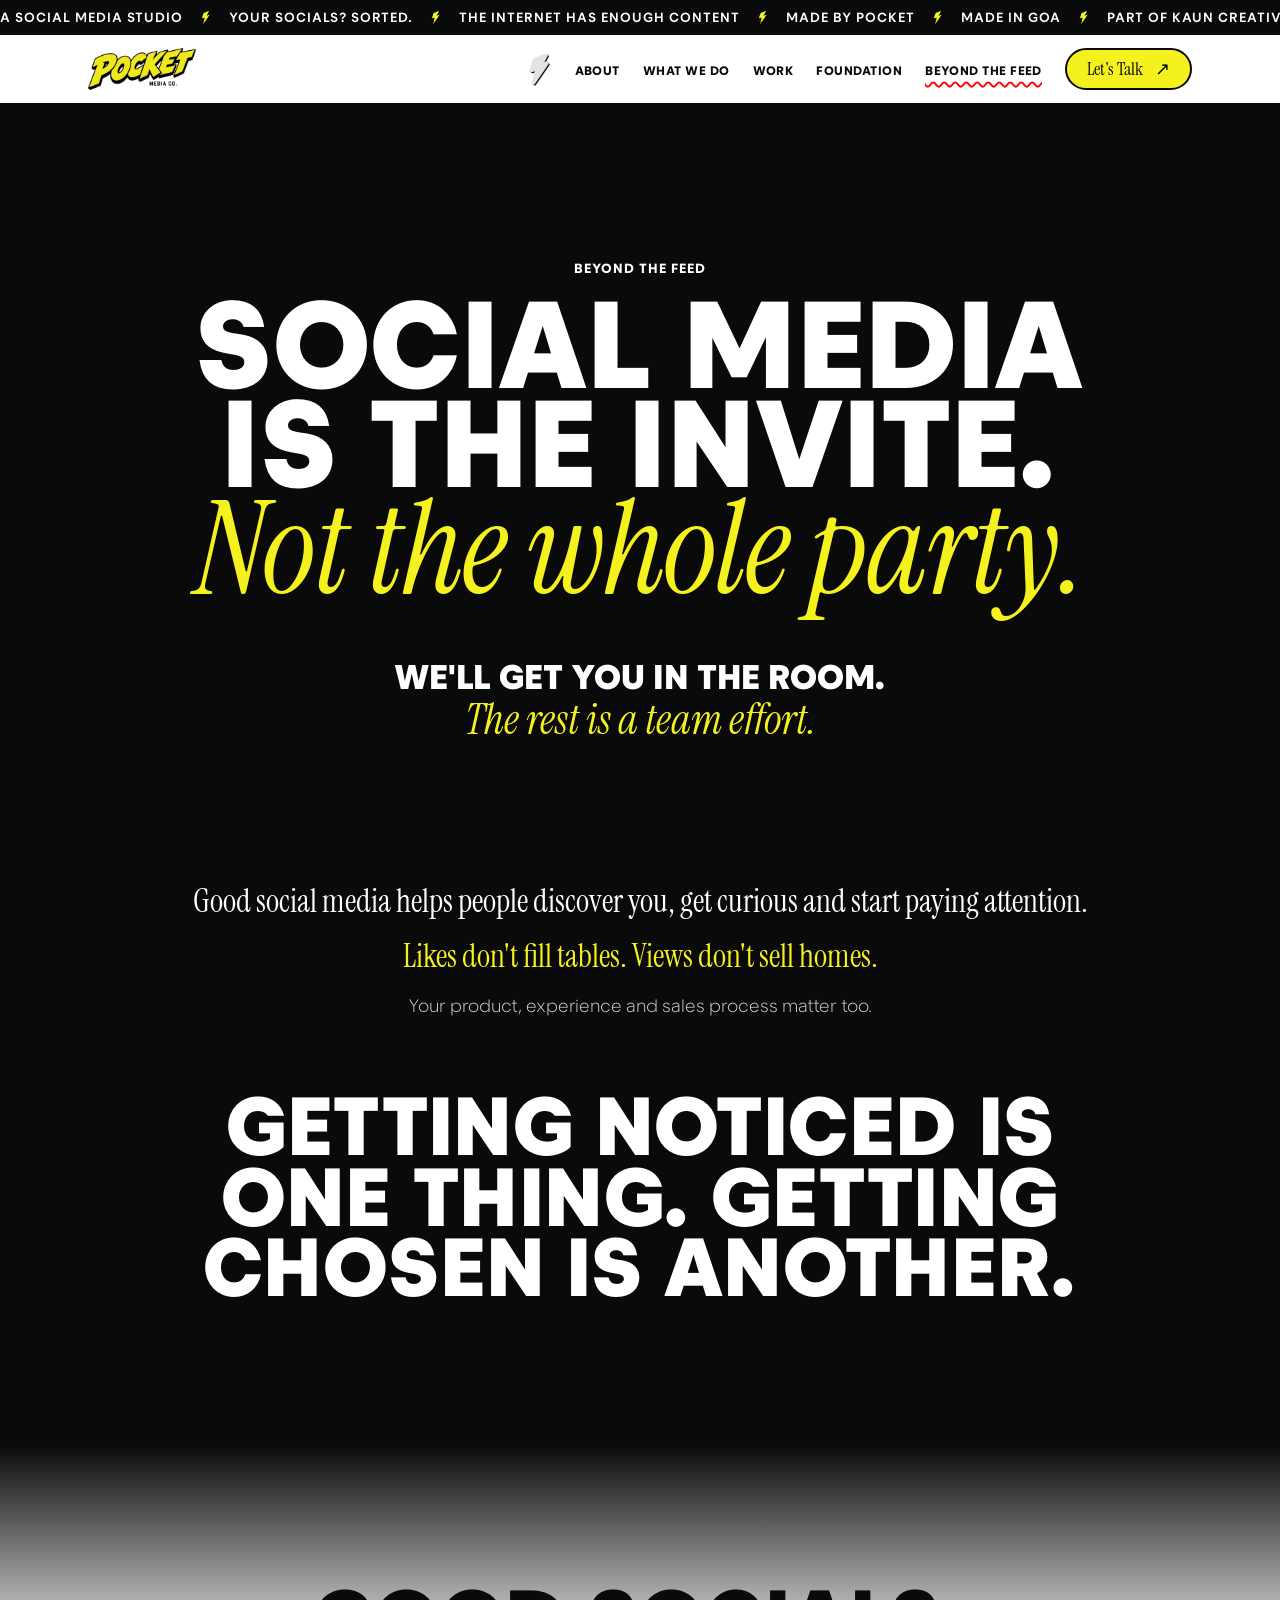
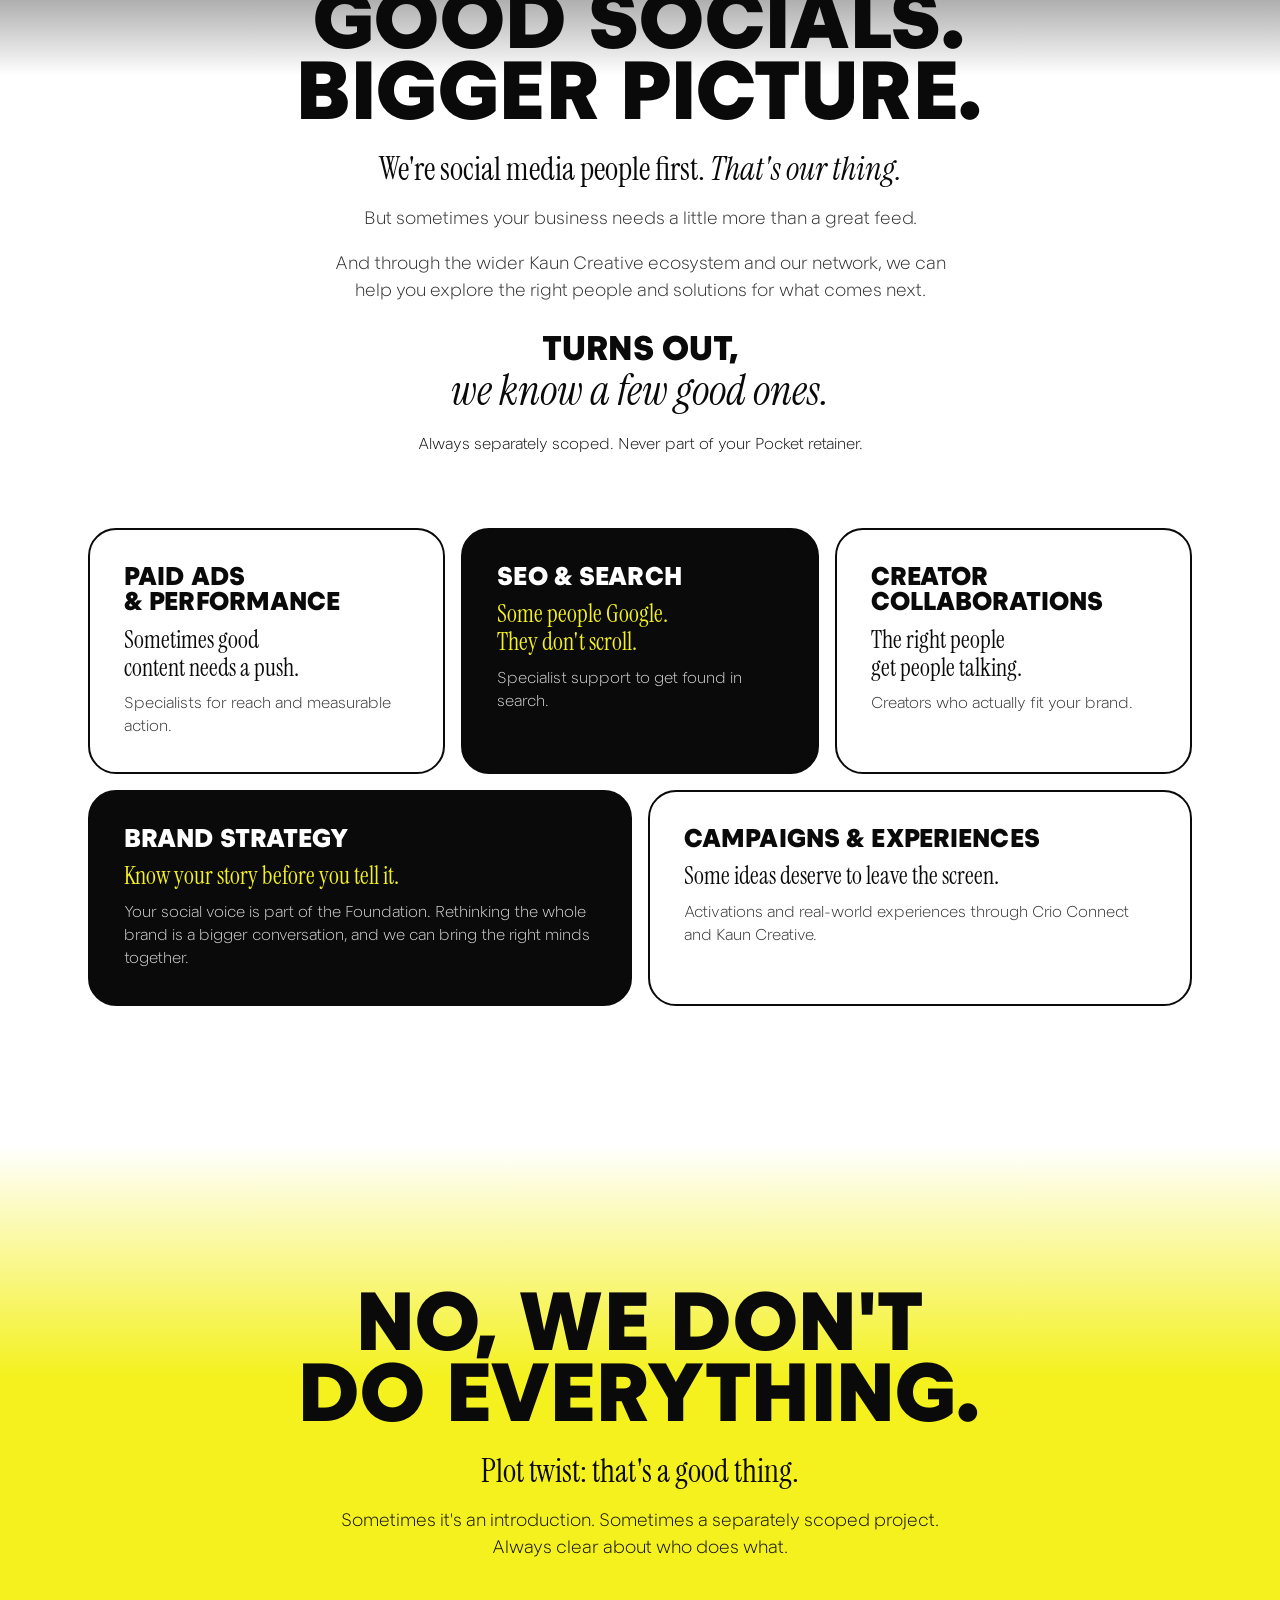
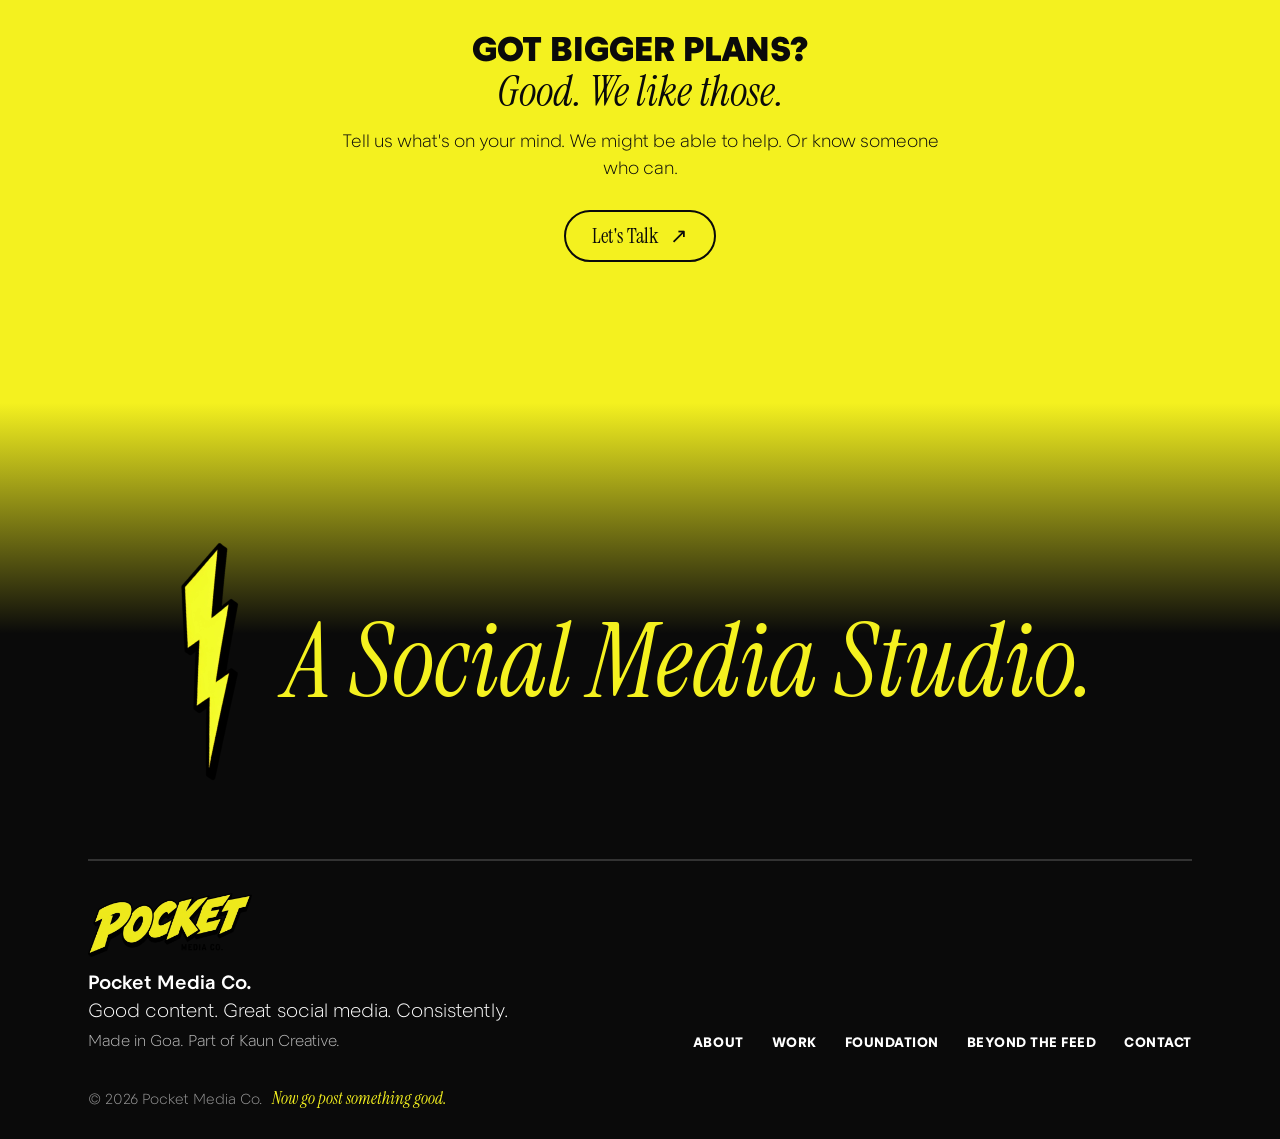
==== commit 29d45bfd: "Bring back preferred copy; Foundation presented slide by slide like the deck Homepage: - About resto" ====
--- a/beyond-the-feed.html
+++ b/beyond-the-feed.html
@@ -89,7 +89,8 @@
     <section class="s s--black s--flush" aria-label="Noticed versus chosen">
       <div class="container">
         <div class="head" style="margin-bottom:0">
-          <p class="lead">Likes don't fill tables. Views don't sell homes.</p>
+          <p class="lead">Good social media helps people discover you, get curious and start paying attention.</p>
+          <p class="lead" style="color:var(--yellow)">Likes don't fill tables. Views don't sell homes.</p>
           <p class="body">Your product, experience and sales process matter too.</p>
           <h2 class="h2" style="margin-top:var(--head-gap)">Getting noticed is one thing. Getting chosen is another.</h2>
         </div>
@@ -100,8 +101,11 @@
       <div class="container">
         <div class="head">
           <h2 id="bigger-title" class="h2">Good socials. Bigger picture.</h2>
-          <p class="lead">Social media is our thing. For the rest, we know some people.</p>
-          <p class="body">Specialist support through Kaun Creative and our network. Always separately scoped, never part of your Pocket retainer.</p>
+          <p class="lead">We're social media people first. <em>That's our thing.</em></p>
+          <p class="body">But sometimes your business needs a little more than a great feed.</p>
+          <p class="body">And through the wider Kaun Creative ecosystem and our network, we can help you explore the right people and solutions for what comes next.</p>
+          <p class="statement" style="margin-top:28px">Turns out, <em>we know a few good ones.</em></p>
+          <p class="small" style="margin-top:20px">Always separately scoped. Never part of your Pocket retainer.</p>
         </div>
         <!-- Only describe a capability as available once a suitable delivery relationship is in place. -->
         <ul class="cards">
@@ -121,6 +125,7 @@
           <p class="lead">Plot twist: that's a good thing.</p>
           <p class="body">Sometimes it's an introduction. Sometimes a separately scoped project. Always clear about who does what.</p>
           <p class="statement" style="margin-top:var(--head-gap)">Got bigger plans? <em>Good. We like those.</em></p>
+          <p class="body" style="margin-top:14px">Tell us what's on your mind. We might be able to help. Or know someone who can.</p>
           <div class="btn-row after-cta" style="margin-top:28px"><a class="pill pill-solid" href="index.html?want=unsure#contact" data-track="cta_btf_lets_talk">Let's Talk <span aria-hidden="true">↗</span></a></div>
         </div>
       </div>
--- a/styles.css
+++ b/styles.css
@@ -334,15 +334,6 @@
 .focus { margin-top: 20px !important; background: var(--black); color: var(--white); border-radius: var(--radius-sm); padding: 14px 20px; font-size: var(--fs-small); text-align: left; }
 .focus strong { display: block; color: var(--yellow); margin-bottom: 4px; }
 
-.stages { max-width: 1080px; margin: 0 auto; border-top: var(--stroke); }
-.stage { display: grid; grid-template-columns: 110px 1fr 1.15fr; gap: clamp(16px, 4vw, 56px); padding-block: clamp(28px, 4vw, 44px); border-bottom: var(--stroke); align-items: start; }
-.stage-num { font-family: var(--serif); font-style: italic; font-size: clamp(3rem, 6vw, 4.8rem); line-height: 0.8; color: var(--red); }
-.stage .h3 { font-size: clamp(1.3rem, 2.4vw, 2rem); }
-.stage-line { margin-top: 10px; font-family: var(--serif); font-size: 1.3rem; line-height: 1.25; }
-.stage .stickers { justify-content: flex-start; }
-.stage-note { margin-top: 14px; font-size: var(--fs-small); color: var(--ink-soft); }
-@media (max-width: 860px) { .stage { grid-template-columns: 56px 1fr; } .stage > :last-child { grid-column: 2; } .stage-num { font-size: 2.6rem; } }
-
 .prices { display: grid; grid-template-columns: repeat(3, minmax(0, 1fr)); gap: 16px; max-width: 1080px; margin: 0 auto; align-items: stretch; }
 .price-card { background: var(--white); color: var(--black); border: var(--stroke); border-radius: var(--radius); padding: clamp(24px, 3vw, 36px); display: flex; flex-direction: column; gap: 12px; }
 .price-card.is-featured { background: var(--yellow); transform: rotate(-1deg); }
@@ -409,3 +400,123 @@
   .hero:has(.btn-row a:hover) .bolt-hero, .hero:has(.btn-row a:hover) .bolt-hero-m, .site-footer:hover .footer-bolt, body:has(.pill:hover) .scroll-bolt { animation: zap-shake 0.45s ease; }
   .panel:not([hidden]) { animation: fade-up 0.4s ease both; }
 }
+
+/* About: philosophy panel */
+.belief { max-width: 1080px; margin: var(--head-gap) auto 0; background: var(--black); color: var(--white); border-radius: var(--radius); padding: clamp(32px, 5vw, 64px); }
+.belief-title { font-weight: 900; text-transform: uppercase; font-size: clamp(2.2rem, 6vw, 5rem); line-height: 0.9; text-wrap: balance; }
+.belief-title .accent { display: block; color: var(--yellow); font-size: 1.12em; }
+.belief-body { display: grid; grid-template-columns: 1fr 1fr; gap: clamp(24px, 5vw, 72px); margin-top: clamp(28px, 4vw, 48px); align-items: start; }
+.belief-copy p { font-size: var(--fs-body); line-height: 1.6; color: #d4d4d4; }
+.belief-copy p + p { margin-top: 14px; }
+@media (max-width: 760px) { .belief-body { grid-template-columns: 1fr; } }
+.services-note { max-width: 32em; margin: var(--head-gap) auto 0; text-align: center; }
+.services .services-note + .statement { margin-top: 32px; }
+
+/* =========================================================
+   Foundation slides (deck-style: title, red rule, visual + copy)
+   ========================================================= */
+.slides { display: grid; gap: clamp(28px, 4vw, 48px); max-width: 1120px; margin: 0 auto; }
+.slide { position: relative; background: var(--white); border: var(--stroke); border-radius: var(--radius); padding: clamp(24px, 4vw, 56px); overflow: hidden; }
+.slide::after { content: ""; position: absolute; top: clamp(18px, 3vw, 32px); right: clamp(18px, 3vw, 32px); width: 34px; height: 48px; background: url("assets/img/bolt-3.webp") center / contain no-repeat; transform: rotate(14deg); }
+.slide-head { display: flex; align-items: baseline; gap: 18px; padding-bottom: 18px; border-bottom: 3px solid var(--red); margin-bottom: clamp(24px, 4vw, 44px); padding-right: 48px; }
+.slide-num { font-family: var(--serif); font-style: italic; font-size: clamp(2.6rem, 5vw, 4rem); line-height: 0.8; color: var(--red); }
+.slide-title { font-weight: 900; text-transform: uppercase; font-size: clamp(1.4rem, 3vw, 2.4rem); line-height: 1; text-wrap: balance; }
+.slide-body { display: grid; grid-template-columns: 1fr 1fr; gap: clamp(24px, 5vw, 64px); align-items: center; }
+.slide-flip .slide-visual { order: 2; }
+.slide-copy > * + * { margin-top: 16px; }
+.slide-copy .lead { font-size: clamp(1.3rem, 2.2vw, 1.75rem); }
+.slide-note { font-size: var(--fs-small); color: var(--ink-soft); font-style: italic; }
+.numlist { display: grid; gap: 14px; counter-reset: n; }
+.numlist li { counter-increment: n; display: grid; grid-template-columns: 34px 1fr; column-gap: 10px; }
+.numlist li::before { content: counter(n, decimal-leading-zero); grid-row: span 2; font-weight: 900; color: var(--red); font-size: 0.95rem; line-height: 1.5; }
+.numlist strong { font-weight: 800; color: var(--red-deep); }
+.numlist span { font-size: var(--fs-small); line-height: 1.45; color: var(--ink-soft); }
+.numlist--two { grid-template-columns: 1fr 1fr; gap: 12px 20px; }
+@media (max-width: 860px) {
+  .slide-body { grid-template-columns: 1fr; }
+  .slide-flip .slide-visual { order: 0; }
+  .numlist--two { grid-template-columns: 1fr; }
+}
+
+/* visual: laptop */
+.laptop { max-width: 440px; margin: 0 auto; }
+.laptop-screen { background: var(--white); border: 10px solid var(--black); border-radius: 16px 16px 4px 4px; aspect-ratio: 16 / 10; display: grid; place-content: center; justify-items: center; gap: 10px; padding: 20px; text-align: center; }
+.laptop-base { height: 14px; background: #2b2b2b; border-radius: 0 0 14px 14px; margin: 0 -24px; }
+.mock-h { font-family: var(--serif); font-size: clamp(1.1rem, 1.8vw, 1.4rem); line-height: 1.15; display: flex; align-items: center; gap: 6px; }
+.mock-h img { width: 12px; }
+.mock-line { display: block; width: 100%; max-width: 220px; height: 6px; border-radius: 4px; background: #e2e2e2; }
+.mock-line.short { max-width: 140px; }
+.mock-btn { font-size: 0.7rem; font-weight: 800; color: var(--white); background: var(--red); border-radius: 6px; padding: 4px 14px; }
+
+/* visual: 2x2 */
+.quad { display: grid; grid-template-columns: 1fr 1fr; gap: 12px; max-width: 440px; margin: 0 auto; }
+.quad div { aspect-ratio: 1; border: var(--stroke); border-radius: var(--radius-sm); display: flex; flex-direction: column; justify-content: space-between; padding: 18px; background: var(--yellow); }
+.quad div:nth-child(2), .quad div:nth-child(3) { background: var(--black); color: var(--white); }
+.quad b { font-family: var(--serif); font-style: italic; font-weight: 400; font-size: 2.4rem; line-height: 1; color: var(--red); }
+.quad span { font-weight: 900; text-transform: uppercase; font-size: clamp(0.9rem, 1.6vw, 1.15rem); }
+
+/* visual: pillars table */
+.pillars { display: grid; gap: 10px; max-width: 460px; margin: 0 auto; }
+.pillar { display: grid; grid-template-columns: 1.3fr auto 1fr; align-items: center; gap: 10px; }
+.pillar-name { background: var(--yellow); border: var(--stroke); border-radius: 12px; padding: 12px 14px; font-weight: 900; text-transform: uppercase; font-size: 0.82rem; }
+.pillar-arrow { font-weight: 900; }
+.pillar-chips { display: grid; gap: 5px; border: 2px solid var(--black); border-radius: 12px; padding: 10px; background: var(--white); }
+.pillar-chips i { height: 5px; border-radius: 3px; background: #dcdcdc; }
+.pillar-chips i:first-child { width: 70%; background: var(--red); }
+
+/* visual: mood board */
+.board { max-width: 460px; margin: 0 auto; border: var(--stroke); border-radius: var(--radius-sm); padding: 16px; display: grid; grid-template-columns: 1fr 1fr; gap: 12px; background: #fafafa; }
+.board-swatches { grid-column: span 2; display: grid; grid-template-columns: repeat(5, 1fr); gap: 6px; }
+.board-swatches i { aspect-ratio: 1; border-radius: 50%; border: 2px solid var(--black); }
+.board-type { border: 2px solid var(--black); border-radius: 12px; padding: 12px; display: grid; align-content: center; }
+.bt-big { font-family: var(--serif); font-size: 3rem; line-height: 1; }
+.bt-small { font-size: 0.72rem; font-weight: 700; text-transform: uppercase; letter-spacing: 0.04em; }
+.board-grid { display: grid; grid-template-columns: repeat(3, 1fr); gap: 4px; }
+.board-grid i { aspect-ratio: 1; border-radius: 6px; background: linear-gradient(135deg, #c9a96e, #1f3d2b); }
+.board-grid i:nth-child(2n) { background: linear-gradient(135deg, #e4572e, #f2e8d5); }
+.board-grid i:nth-child(3n) { background: linear-gradient(135deg, #1f3d2b, #0a0a0a); }
+.board-label { grid-column: span 2; text-align: center; font-family: var(--serif); font-style: italic; font-size: 1rem; color: var(--ink-soft); }
+
+/* visual: phones */
+.phones { display: grid; grid-template-columns: repeat(3, 1fr); gap: 12px; max-width: 440px; margin: 0 auto; }
+.phone-sm { aspect-ratio: 9 / 16; border: 5px solid var(--black); border-radius: 18px; background: linear-gradient(160deg, var(--yellow), #fff7b0); position: relative; display: flex; align-items: flex-end; padding: 8px; }
+.phone-sm:nth-child(even) { background: linear-gradient(160deg, var(--red), #ff8a8a); }
+.phone-sm:nth-child(3n) { background: linear-gradient(160deg, #2b2b2b, #6b6b6b); }
+.phone-tag { font-size: 0.62rem; font-weight: 900; text-transform: uppercase; background: var(--white); border: 1.5px solid var(--black); border-radius: 999px; padding: 3px 8px; line-height: 1.1; }
+
+/* visual: Instagram profile phone */
+.phone { width: min(260px, 100%); margin: 0 auto; aspect-ratio: 9 / 18; border: 8px solid var(--black); border-radius: 32px; padding: 18px 14px; display: grid; align-content: start; gap: 8px; background: var(--white); }
+.ig-top { display: flex; align-items: center; gap: 12px; }
+.ig-avatar { width: 52px; height: 52px; border-radius: 50%; background: var(--yellow) url("assets/img/bolt-3.webp") center / 40% no-repeat; border: 3px solid var(--red); flex: none; }
+.ig-stats { display: flex; gap: 14px; font-size: 0.8rem; }
+.ig-btns { display: grid; grid-template-columns: 1fr 1fr; gap: 6px; margin-top: 4px; }
+.ig-btns span { font-size: 0.68rem; font-weight: 800; text-align: center; background: #efefef; border-radius: 6px; padding: 5px; }
+.ig-hl { display: flex; gap: 8px; }
+.ig-hl i { width: 30px; height: 30px; border-radius: 50%; border: 2px solid #d4d4d4; background: #fff7b0; }
+.ig-grid { display: grid; grid-template-columns: repeat(3, 1fr); gap: 3px; margin-top: 4px; }
+.ig-grid i { aspect-ratio: 1; background: var(--red); }
+.ig-grid i:nth-child(2n) { background: var(--yellow); }
+.ig-grid i:nth-child(3n) { background: var(--black); }
+
+/* visual: calendar */
+.cal { max-width: 460px; margin: 0 auto; border: var(--stroke); border-radius: var(--radius-sm); padding: 16px; background: var(--white); }
+.cal-head { display: flex; justify-content: space-between; align-items: baseline; margin-bottom: 10px; }
+.cal-head span { font-size: 0.72rem; font-weight: 800; text-transform: uppercase; letter-spacing: 0.06em; }
+.cal-head b { font-weight: 900; text-transform: uppercase; color: var(--red); font-size: 1.4rem; }
+.cal-days, .cal-grid { display: grid; grid-template-columns: repeat(7, 1fr); gap: 4px; }
+.cal-days span { font-size: 0.65rem; font-weight: 800; text-align: center; color: var(--ink-soft); }
+.cal-grid i { aspect-ratio: 1; border: 1.5px solid #dcdcdc; border-radius: 6px; }
+.cal-grid i.c1, .cal-key .c1::before { background: var(--red); }
+.cal-grid i.c2, .cal-key .c2::before { background: var(--yellow); }
+.cal-grid i.c3, .cal-key .c3::before { background: #f5b7d3; }
+.cal-grid i.c4, .cal-key .c4::before { background: #b9b2f2; }
+.cal-grid i[class] { border-color: var(--black); }
+.cal-key { display: flex; flex-wrap: wrap; gap: 6px 14px; margin-top: 10px; font-size: 0.72rem; font-weight: 700; }
+.cal-key span::before { content: ""; display: inline-block; width: 10px; height: 10px; border-radius: 3px; border: 1.5px solid var(--black); margin-right: 5px; vertical-align: -1px; }
+.slide-body > * { min-width: 0; }
+.board, .phones, .quad, .pillars, .cal, .laptop { width: 100%; }
+@media (max-width: 480px) { .phone-tag { font-size: 0.55rem; padding: 2px 6px; } .board { grid-template-columns: 1fr; } .board-swatches, .board-label { grid-column: auto; } }
+.phones { grid-template-columns: repeat(3, minmax(0, 1fr)); }
+.phone-sm { min-width: 0; }
+.phone-tag { max-width: 100%; overflow-wrap: anywhere; }
+@media (max-width: 480px) { .laptop-base { margin: 0 -8px; } }
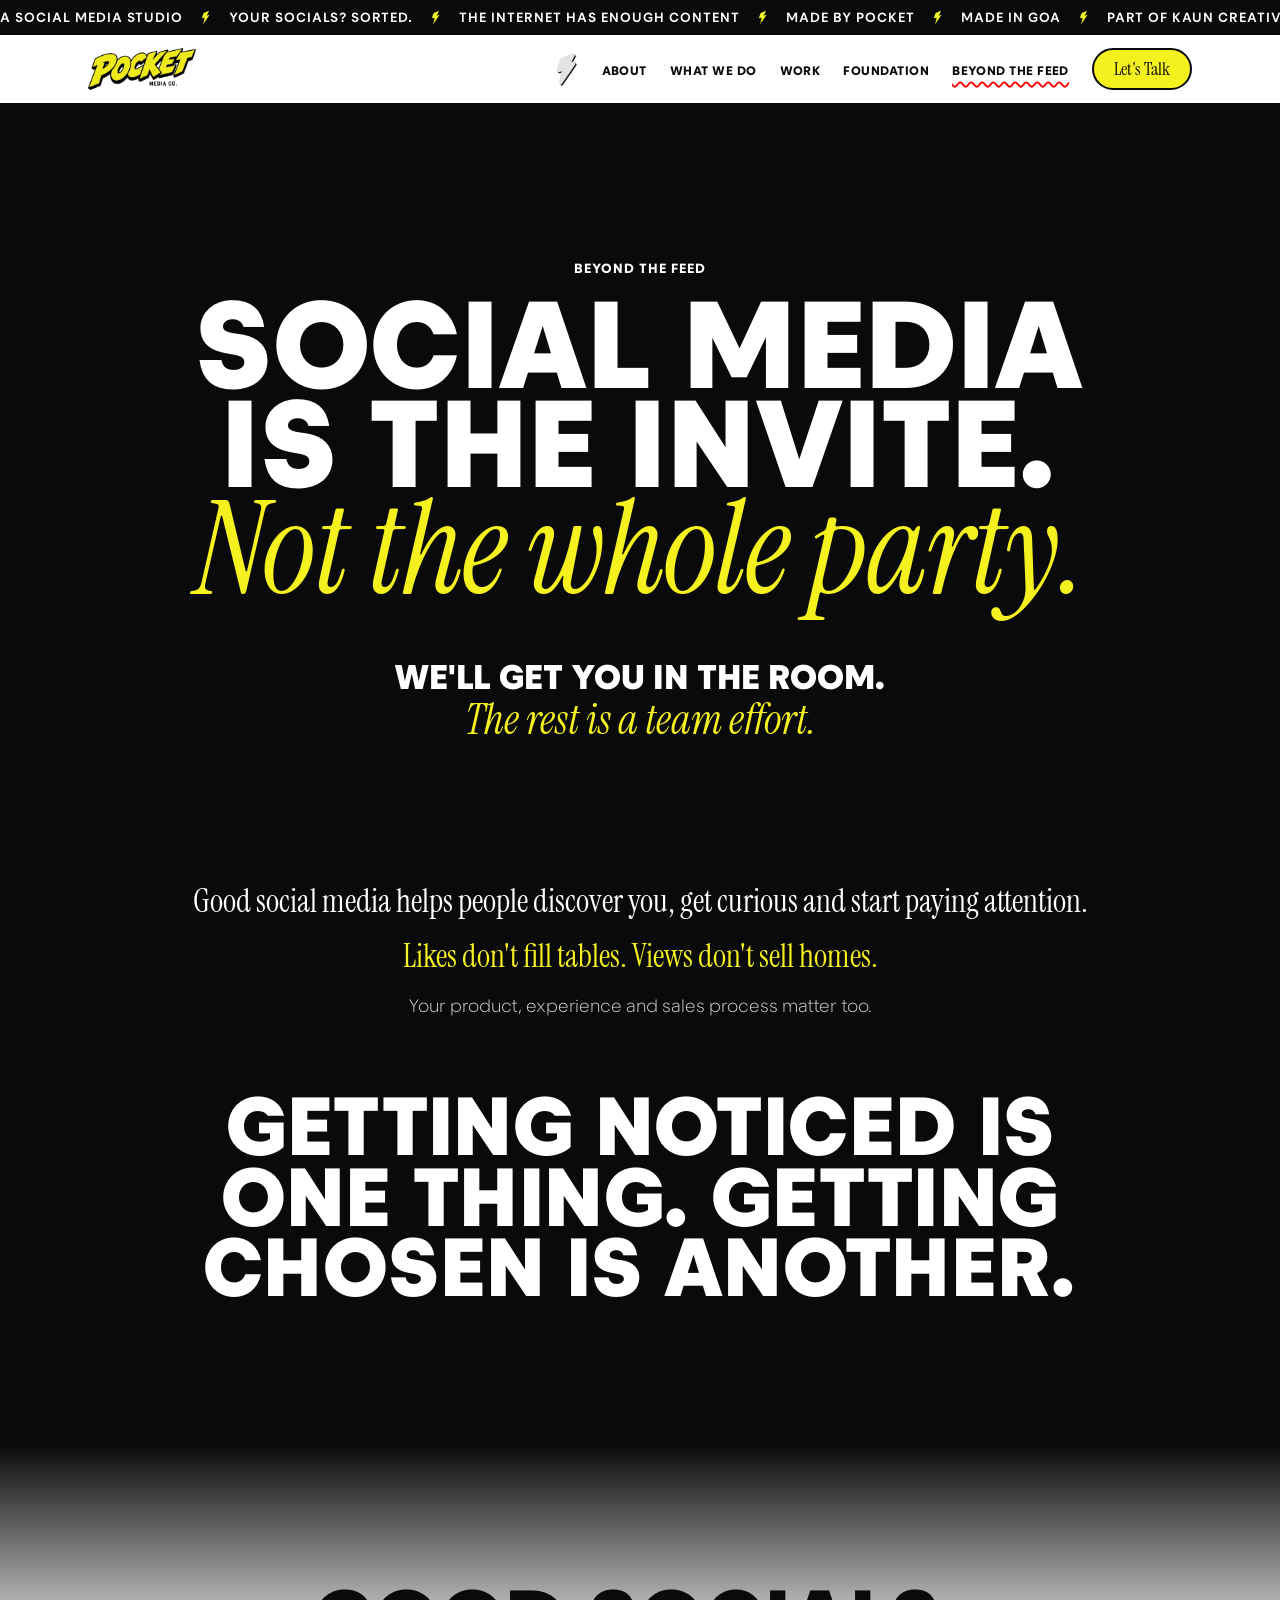
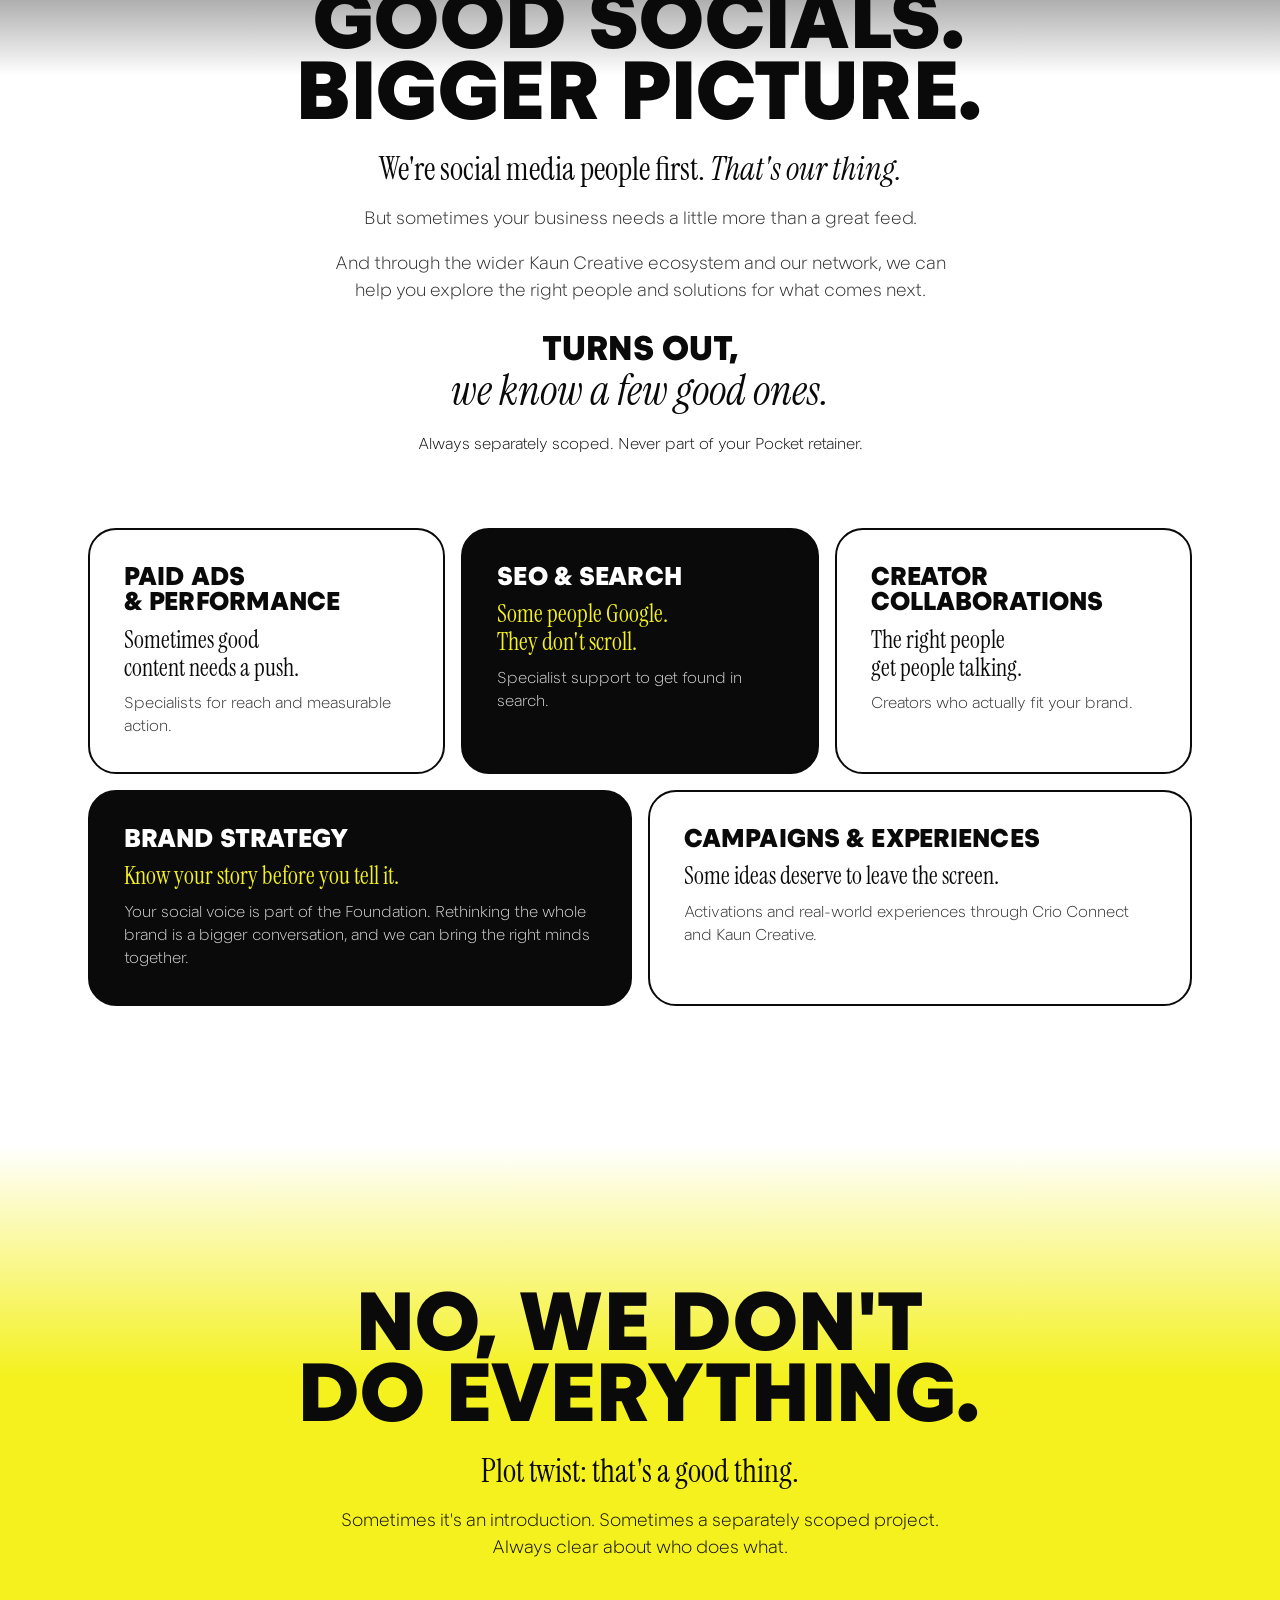
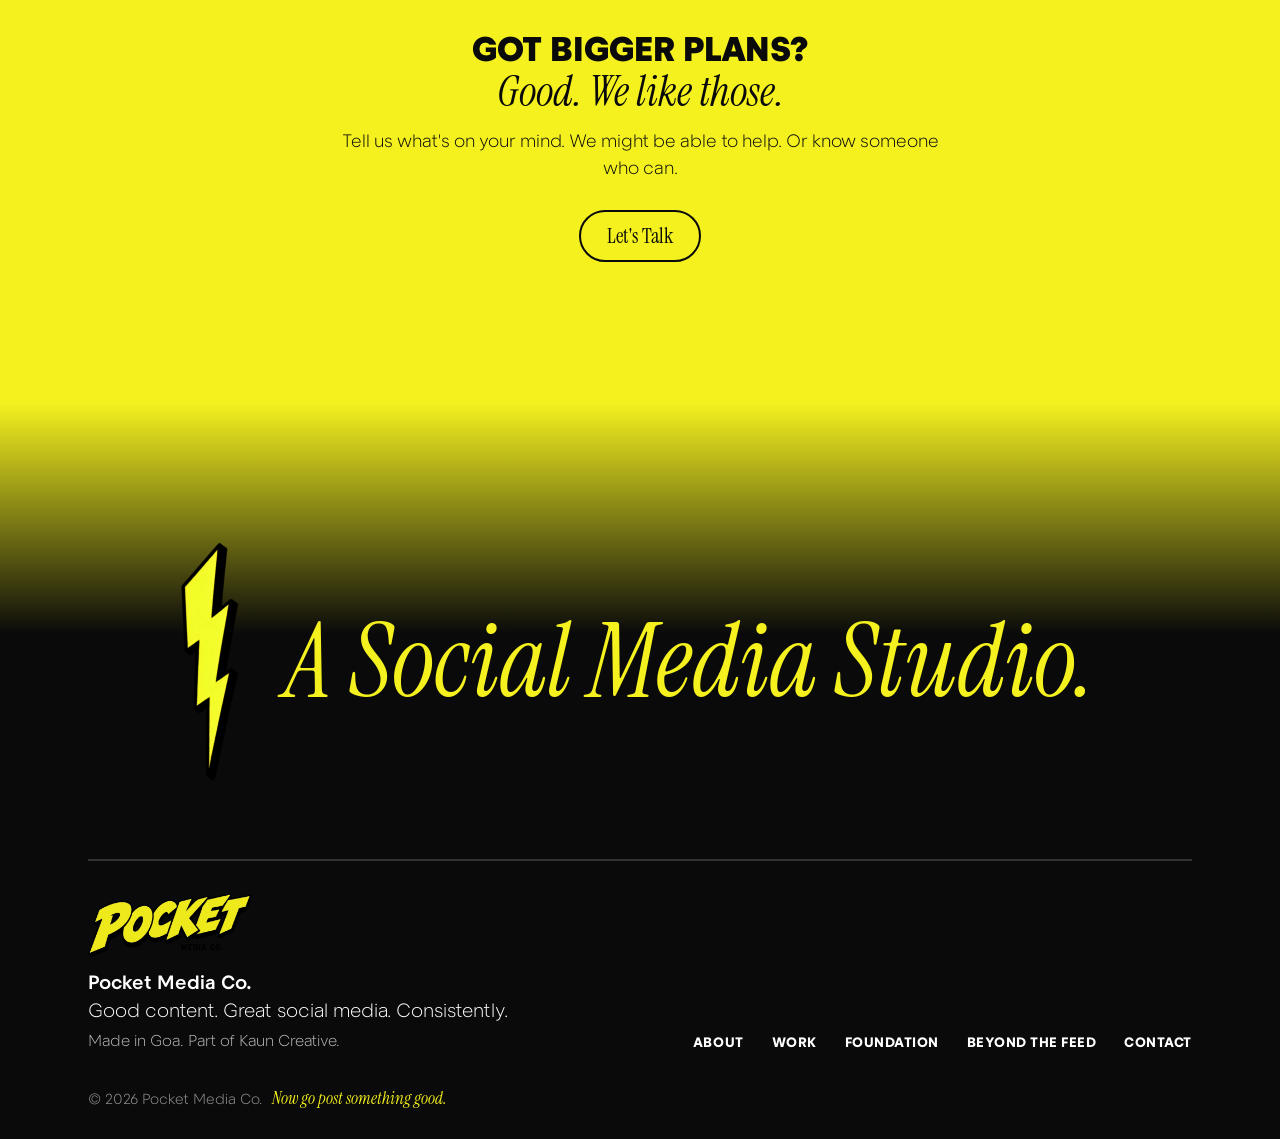
==== commit 9313aa28: "Drop pill arrows, add service keywords to the band, simplify the philosophy line Co-Authored-By: Cla" ====
--- a/beyond-the-feed.html
+++ b/beyond-the-feed.html
@@ -70,7 +70,7 @@
           <li><a href="index.html#work">Work</a></li>
           <li><a href="foundation.html">Foundation</a></li>
           <li><a href="beyond-the-feed.html" aria-current="page">Beyond the Feed</a></li>
-          <li><a class="pill pill-solid" href="index.html#contact" data-track="cta_nav_lets_talk">Let's Talk <span aria-hidden="true">↗</span></a></li>
+          <li><a class="pill pill-solid" href="index.html#contact" data-track="cta_nav_lets_talk">Let's Talk</a></li>
         </ul>
       </nav>
     </div>
@@ -126,7 +126,7 @@
           <p class="body">Sometimes it's an introduction. Sometimes a separately scoped project. Always clear about who does what.</p>
           <p class="statement" style="margin-top:var(--head-gap)">Got bigger plans? <em>Good. We like those.</em></p>
           <p class="body" style="margin-top:14px">Tell us what's on your mind. We might be able to help. Or know someone who can.</p>
-          <div class="btn-row after-cta" style="margin-top:28px"><a class="pill pill-solid" href="index.html?want=unsure#contact" data-track="cta_btf_lets_talk">Let's Talk <span aria-hidden="true">↗</span></a></div>
+          <div class="btn-row after-cta" style="margin-top:28px"><a class="pill pill-solid" href="index.html?want=unsure#contact" data-track="cta_btf_lets_talk">Let's Talk</a></div>
         </div>
       </div>
     </section>
--- a/styles.css
+++ b/styles.css
@@ -162,7 +162,7 @@
 }
 
 /* ---------- Hero ---------- */
-.hero { --bg: var(--red); min-height: calc(100svh - 36px - var(--header-h)); display: flex; flex-direction: column; justify-content: center; padding-block: clamp(40px, 6vh, 80px) 0; overflow: hidden; }
+.hero { --bg: var(--red); min-height: calc(100svh - 36px - var(--header-h)); display: flex; flex-direction: column; justify-content: center; padding-block: clamp(40px, 6vh, 80px); overflow: hidden; }
 .hero > .container { width: 100%; }
 .hero .eyebrow { margin-bottom: clamp(14px, 2.4vh, 26px); }
 .hero .h1 .accent { display: inline-block; font-size: 1.3em; color: var(--yellow); -webkit-text-stroke: 1.5px var(--black); text-shadow: 0.04em 0.04em 0 var(--black); transform: rotate(-4deg); transform-origin: left center; position: relative; }
@@ -173,10 +173,6 @@
 .bolt-hero { width: clamp(90px, 9vw, 150px); right: 7%; top: 40%; transform: translateY(-50%) rotate(14deg); }
 .bolt-hero-m { display: none; }
 
-/* Philosophy, engraved into the hero */
-.engraved { margin-top: clamp(40px, 7vh, 88px); padding-block: clamp(18px, 3vh, 32px) clamp(28px, 5vh, 56px); border-top: 2px solid rgba(0, 0, 0, 0.16); position: relative; z-index: 1; }
-.engraved-label { display: block; font-size: var(--fs-eyebrow); font-weight: 800; text-transform: uppercase; letter-spacing: 0.1em; color: rgba(0, 0, 0, 0.55); margin-bottom: 8px; }
-.engraved-text { display: block; font-weight: 1000; text-transform: uppercase; line-height: 0.9; font-size: clamp(2rem, 7.2vw, 7rem); color: #ef0000; text-shadow: 1px 1px 0 rgba(255, 255, 255, 0.3), -1px -1px 0 rgba(0, 0, 0, 0.35); text-wrap: balance; }
 @media (max-width: 800px) {
   .hero { min-height: calc(92svh - 36px - var(--header-h)); }
   .bolt-hero { display: none; }
@@ -237,7 +233,7 @@
 .soon-tag { display: inline-block; font-weight: 800; text-transform: uppercase; letter-spacing: 0.06em; font-size: 0.75rem; background: var(--red); border: 2px solid var(--black); border-radius: 999px; padding: 6px 14px; margin-bottom: 18px; }
 
 /* ---------- Journey (homepage teaser + Foundation overview) ---------- */
-.journey { display: grid; grid-template-columns: repeat(3, minmax(0, 1fr)); gap: 16px; max-width: 1080px; margin: 0 auto; }
+.journey { display: grid; grid-template-columns: repeat(3, minmax(0, 1fr)); gap: 16px; margin: 0 auto; }
 .journey li { background: var(--white); border: var(--stroke); border-radius: var(--radius); padding: clamp(22px, 3vw, 34px); display: flex; flex-direction: column; gap: 10px; text-align: left; }
 .journey li:nth-child(2) { background: var(--black); color: var(--white); }
 .j-num { font-family: var(--serif); font-style: italic; font-size: 2.4rem; line-height: 1; }
@@ -334,7 +330,7 @@
 .focus { margin-top: 20px !important; background: var(--black); color: var(--white); border-radius: var(--radius-sm); padding: 14px 20px; font-size: var(--fs-small); text-align: left; }
 .focus strong { display: block; color: var(--yellow); margin-bottom: 4px; }
 
-.prices { display: grid; grid-template-columns: repeat(3, minmax(0, 1fr)); gap: 16px; max-width: 1080px; margin: 0 auto; align-items: stretch; }
+.prices { display: grid; grid-template-columns: repeat(3, minmax(0, 1fr)); gap: 16px; margin: 0 auto; align-items: stretch; }
 .price-card { background: var(--white); color: var(--black); border: var(--stroke); border-radius: var(--radius); padding: clamp(24px, 3vw, 36px); display: flex; flex-direction: column; gap: 12px; }
 .price-card.is-featured { background: var(--yellow); transform: rotate(-1deg); }
 .price-kind { font-size: var(--fs-eyebrow); font-weight: 800; letter-spacing: 0.08em; text-transform: uppercase; color: var(--red-deep); }
@@ -377,10 +373,9 @@
   @keyframes zap { 0%, 84%, 100% { transform: translateY(-50%) rotate(14deg) scale(1); } 88% { transform: translateY(-52%) rotate(20deg) scale(1.08); } 93% { transform: translateY(-49%) rotate(10deg) scale(0.97); } }
   .hl { display: inline-block; animation: drop-in 0.7s cubic-bezier(.2,1.4,.4,1) both; }
   .hl:nth-of-type(2) { animation-delay: 0.14s; }
-  .hero .eyebrow, .hero .lead, .hero .btn-row, .engraved { animation: fade-up 0.6s ease both; }
+  .hero .eyebrow, .hero .lead, .hero .btn-row { animation: fade-up 0.6s ease both; }
   .hero .lead { animation-delay: 0.4s; }
   .hero .btn-row { animation-delay: 0.55s; }
-  .engraved { animation-delay: 0.8s; }
   .hero .h1 .accent::after { animation: draw 0.8s ease 0.7s both; clip-path: inset(0 100% 0 0); }
   @keyframes drop-in { from { opacity: 0; transform: translateY(-0.5em) rotate(-2deg); } to { opacity: 1; transform: none; } }
   @keyframes fade-up { from { opacity: 0; transform: translateY(14px); } to { opacity: 1; transform: none; } }
@@ -402,7 +397,7 @@
 }
 
 /* About: philosophy panel */
-.belief { max-width: 1080px; margin: var(--head-gap) auto 0; background: var(--black); color: var(--white); border-radius: var(--radius); padding: clamp(32px, 5vw, 64px); }
+.belief { margin: var(--head-gap) auto 0; background: var(--black); color: var(--white); border-radius: var(--radius); padding: clamp(32px, 5vw, 64px); }
 .belief-title { font-weight: 900; text-transform: uppercase; font-size: clamp(2.2rem, 6vw, 5rem); line-height: 0.9; text-wrap: balance; }
 .belief-title .accent { display: block; color: var(--yellow); font-size: 1.12em; }
 .belief-body { display: grid; grid-template-columns: 1fr 1fr; gap: clamp(24px, 5vw, 72px); margin-top: clamp(28px, 4vw, 48px); align-items: start; }
@@ -520,3 +515,104 @@
 .phone-sm { min-width: 0; }
 .phone-tag { max-width: 100%; overflow-wrap: anywhere; }
 @media (max-width: 480px) { .laptop-base { margin: 0 -8px; } }
+.belief--first { margin: 0 auto var(--head-gap); }
+
+/* =========================================================
+   Top of page polish: hero phone + stickers, band, anti-content, likes
+   ========================================================= */
+.hero-grid { display: grid; grid-template-columns: 1.15fr 0.85fr; gap: clamp(24px, 4vw, 64px); align-items: center; }
+.hero-text { min-width: 0; }
+.hero .h1 { font-size: clamp(3.2rem, min(9.6vw, 15vh), 9.6rem); }
+.hero-visual { position: relative; justify-self: center; width: min(320px, 100%); --sy: 0; }
+.hero-visual-bolt { position: absolute; width: 58%; right: -30%; top: -8%; transform: rotate(18deg); z-index: 0; }
+.hero-phone {
+  position: relative; z-index: 1; aspect-ratio: 9 / 18.5; background: var(--white);
+  border: 10px solid var(--black); border-radius: 40px; padding: 22px 14px;
+  display: grid; align-content: start; gap: 8px;
+  box-shadow: 10px 10px 0 var(--black); transform: rotate(4deg);
+}
+.hp-top { display: grid; grid-template-columns: auto 1fr; grid-template-rows: auto auto; column-gap: 10px; align-items: center; }
+.hp-avatar { grid-row: span 2; width: 48px; height: 48px; border-radius: 50%; border: 3px solid var(--red); background: var(--yellow) url("assets/img/bolt-3.webp") center / 42% no-repeat; }
+.hp-name { font-weight: 900; font-size: 0.85rem; }
+.hp-stats { display: flex; gap: 12px; font-size: 0.75rem; }
+.hp-line { display: block; height: 6px; border-radius: 4px; background: #e2e2e2; }
+.hp-line.short { width: 60%; }
+.hp-grid { display: grid; grid-template-columns: repeat(3, 1fr); gap: 3px; margin-top: 6px; }
+.hp-grid i { aspect-ratio: 4 / 5; background: var(--red) center / cover; }
+.hp-grid i:nth-child(3n+2) { background-color: var(--yellow); }
+.hp-grid i:nth-child(4n) { background-color: var(--black); }
+.hp-grid i:nth-child(5n) { background-color: #ff8a8a; }
+.float-sticker {
+  position: absolute; z-index: 2; white-space: nowrap;
+  font-weight: 900; text-transform: uppercase; font-size: clamp(0.85rem, 1.3vw, 1.05rem);
+  background: var(--yellow); border: var(--stroke); border-radius: 999px; padding: 8px 16px;
+  box-shadow: 4px 4px 0 var(--black);
+  transform: translateY(calc(var(--sy) * var(--k, 1) * 1px)) rotate(var(--r, -6deg));
+}
+.fs-1 { left: -26%; top: 14%; --r: -8deg; --k: -0.12; }
+.fs-2 { right: -22%; top: 38%; --r: 7deg; --k: 0.1; background: var(--white); }
+.fs-3 { left: -18%; top: 62%; --r: 5deg; --k: -0.08; background: var(--white); }
+.fs-4 { right: -16%; bottom: 8%; --r: -5deg; --k: 0.14; background: var(--black); color: var(--yellow); border-color: var(--yellow); box-shadow: 4px 4px 0 var(--yellow); }
+@media (max-width: 860px) {
+  .hero-grid { grid-template-columns: 1fr; }
+  .hero-visual { display: none; }
+}
+
+/* Angled band joining the hero and the philosophy */
+.band { position: relative; z-index: 2; margin: calc(-1 * var(--section-y) + 8px) -2% clamp(56px, 8vw, 96px); transform: rotate(-2deg); background: var(--yellow); border-block: var(--stroke); overflow: hidden; white-space: nowrap; }
+.band-track { display: inline-flex; align-items: center; gap: 22px; padding: 12px 0; font-weight: 900; text-transform: uppercase; font-size: clamp(1rem, 2vw, 1.5rem); animation: ticker 30s linear infinite; }
+.band-track img { width: 16px; }
+
+/* Philosophy: crossed-out filler */
+.nope { position: relative; }
+.nope-list { display: grid; gap: 6px; margin-bottom: 18px; }
+.nope-list li { font-size: clamp(1rem, 1.6vw, 1.25rem); font-weight: 700; color: #7a7a7a; }
+.nope-list s { text-decoration-color: var(--red); text-decoration-thickness: 3px; }
+.nope-list li:nth-child(even) { padding-left: 1.2em; }
+.nope-stamp { display: inline-block; margin-bottom: 20px; font-weight: 900; text-transform: uppercase; font-size: 0.95rem; background: var(--red); color: var(--white); border: 2px solid var(--white); border-radius: 999px; padding: 8px 16px; transform: rotate(-6deg); }
+.squiggle { background: none; color: var(--white); text-decoration: underline wavy var(--red) 2px; text-underline-offset: 5px; }
+
+/* About: likes as stickers, pill-style story toggle */
+.likes { margin-top: 22px; }
+.story-pill { display: inline-flex; align-items: center; gap: 10px; text-decoration: none; border: var(--stroke); border-radius: 999px; padding: 10px 22px; background: var(--white); transition: background 0.18s ease, transform 0.18s ease; }
+.story-pill:hover { background: var(--yellow); color: var(--black); transform: rotate(-2deg); }
+.story-pill-bolt { width: 14px; }
+.story-pill[aria-expanded="true"] { background: var(--yellow); }
+
+@media (prefers-reduced-motion: no-preference) {
+  .float-sticker { transition: transform 0.15s linear; }
+  .hero-phone { animation: phone-in 0.9s cubic-bezier(.2,1.2,.4,1) 0.3s both; }
+  .float-sticker { animation: fade-up 0.6s ease both; }
+  .fs-1 { animation-delay: 0.7s; } .fs-2 { animation-delay: 0.85s; } .fs-3 { animation-delay: 1s; } .fs-4 { animation-delay: 1.15s; }
+  @keyframes phone-in { from { opacity: 0; transform: translateY(40px) rotate(12deg); } to { opacity: 1; transform: rotate(4deg); } }
+  .nope-stamp { animation: none; }
+  .js .nope-stamp[data-reveal] { transform: scale(1.6) rotate(-6deg); }
+  .js .nope-stamp[data-reveal].is-in { transform: rotate(-6deg); }
+}
+.hero-phone { aspect-ratio: 9 / 17.5; } .hp-grid i:nth-child(7n) { background-color: var(--yellow); }
+
+/* Philosophy: spread the right-hand copy across the full height of the box */
+.belief-body { align-items: stretch; }
+.belief-copy { display: flex; flex-direction: column; justify-content: space-between; gap: 0; height: 100%; }
+.belief-copy p { font-size: clamp(1.1rem, 1.6vw, 1.35rem); line-height: 1.5; color: #e2e2e2; padding-block: clamp(14px, 2vw, 22px); }
+.belief-copy p + p { margin-top: 0; }
+.belief-copy p:first-child { padding-top: 0; font-family: var(--serif); font-size: clamp(1.5rem, 2.6vw, 2.1rem); line-height: 1.15; color: var(--white); }
+.belief-copy p:last-child { padding-bottom: 0; }
+@media (max-width: 760px) { .belief-copy { padding-top: 20px; } }
+.belief .nope .lead { font-size: clamp(1.9rem, 3.6vw, 3rem); line-height: 1.05; max-width: none; color: var(--white); }
+/* "We're good." stamp sits at the end of the sentence */
+.nope .lead .nope-stamp { font-family: var(--sans, "Stupid Sans"), sans-serif; font-size: 0.42em; line-height: 1; vertical-align: 0.35em; margin: 0 0 0 0.2em; white-space: nowrap; }
+.pill .story-toggle-icon, .story-toggle-icon { display: none; }
+/* Philosophy body copy: solid white, medium weight, yellow for the payoff */
+.belief-copy p:not(:first-child) { color: var(--white); font-weight: 500; }
+.belief-copy .hl { background: none; color: var(--yellow); }
+.squiggle--yellow { text-decoration-color: var(--yellow); }
+#services-title .accent { display: block; color: var(--black); font-size: 0.8em; margin-top: 0.12em; }
+/* "Veryyyyy" scroll stretch */
+.very-line { white-space: nowrap; display: inline-block; text-align: left; }
+.very { display: inline-block; transform-origin: left bottom; transition: color 0.2s ease; }
+.very.is-stretched { color: var(--red); }
+.very-y span { display: inline-block; transform-origin: 30% 90%; }
+.very-y span[hidden] { display: none; }
+.statement--big { font-size: clamp(2.2rem, 5.4vw, 4.4rem); line-height: 0.95; }
+.statement--big em { font-size: 0.55em; margin-top: 10px; }
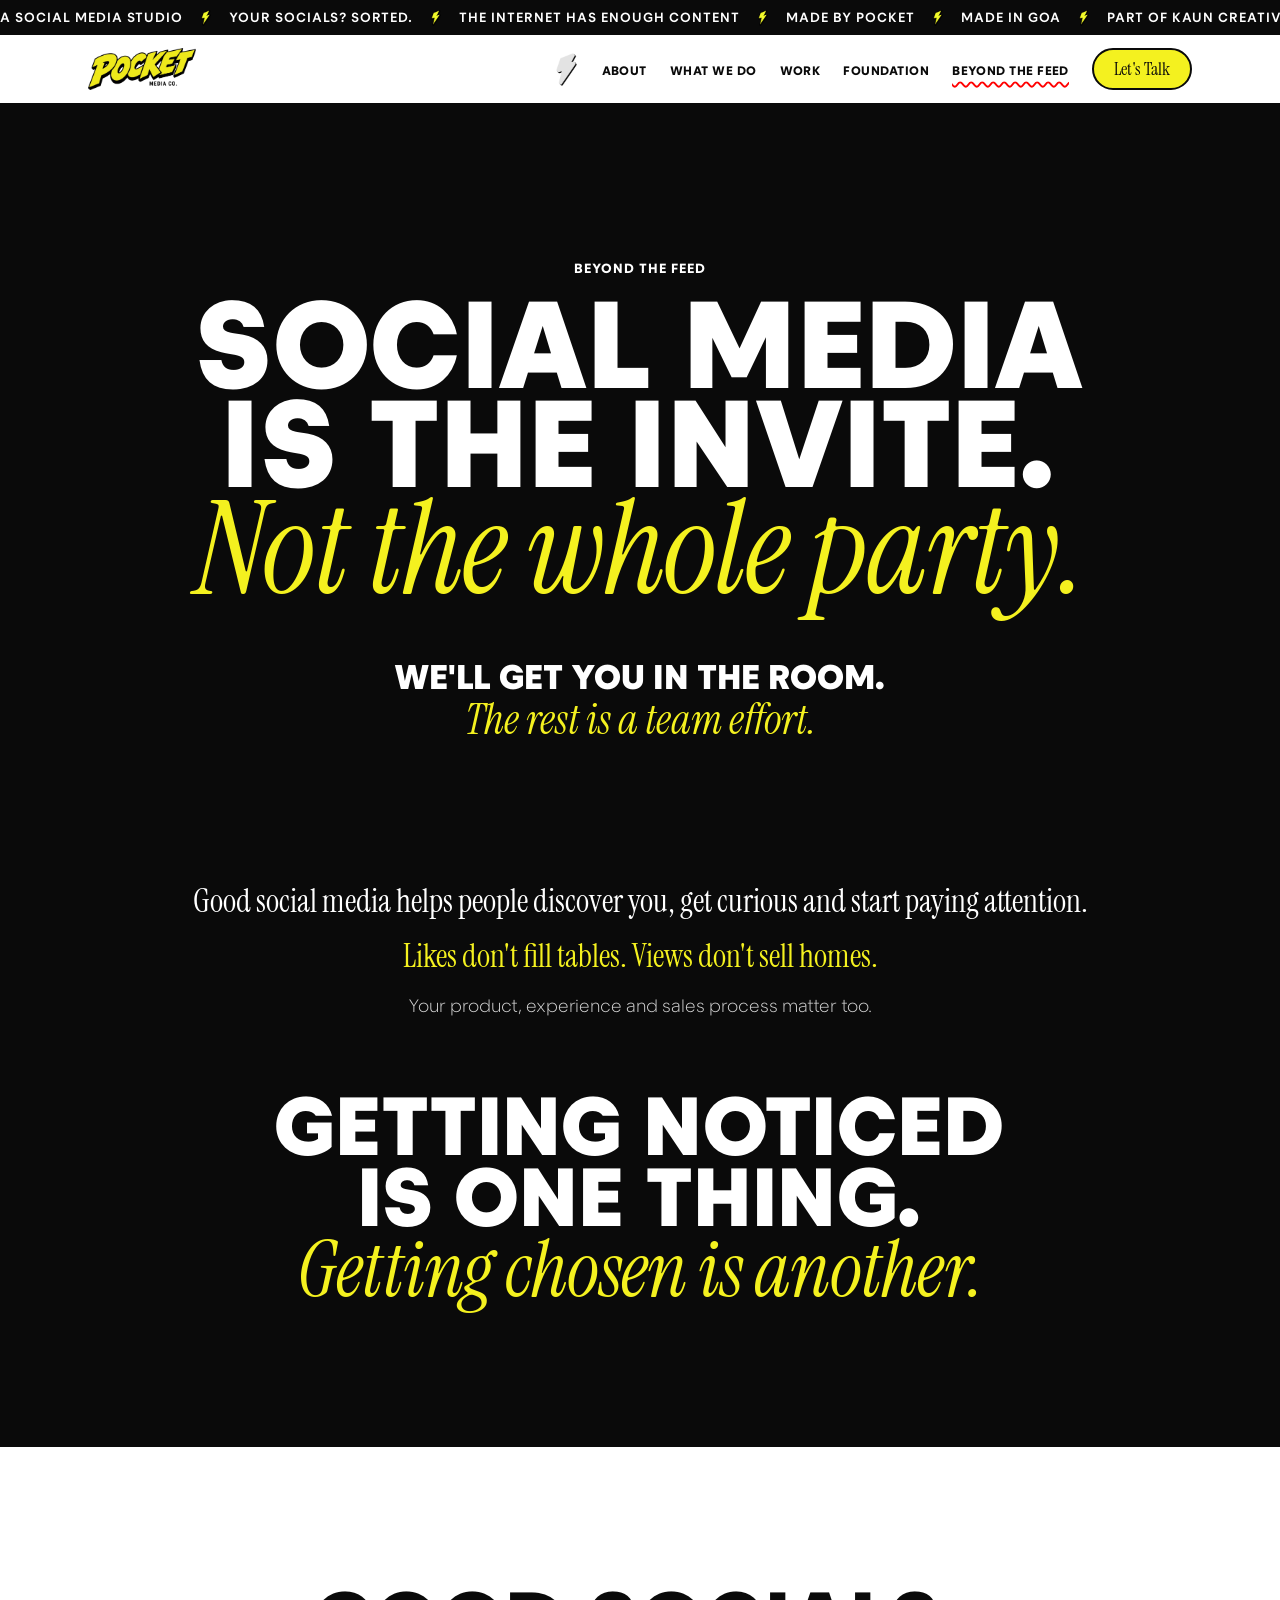
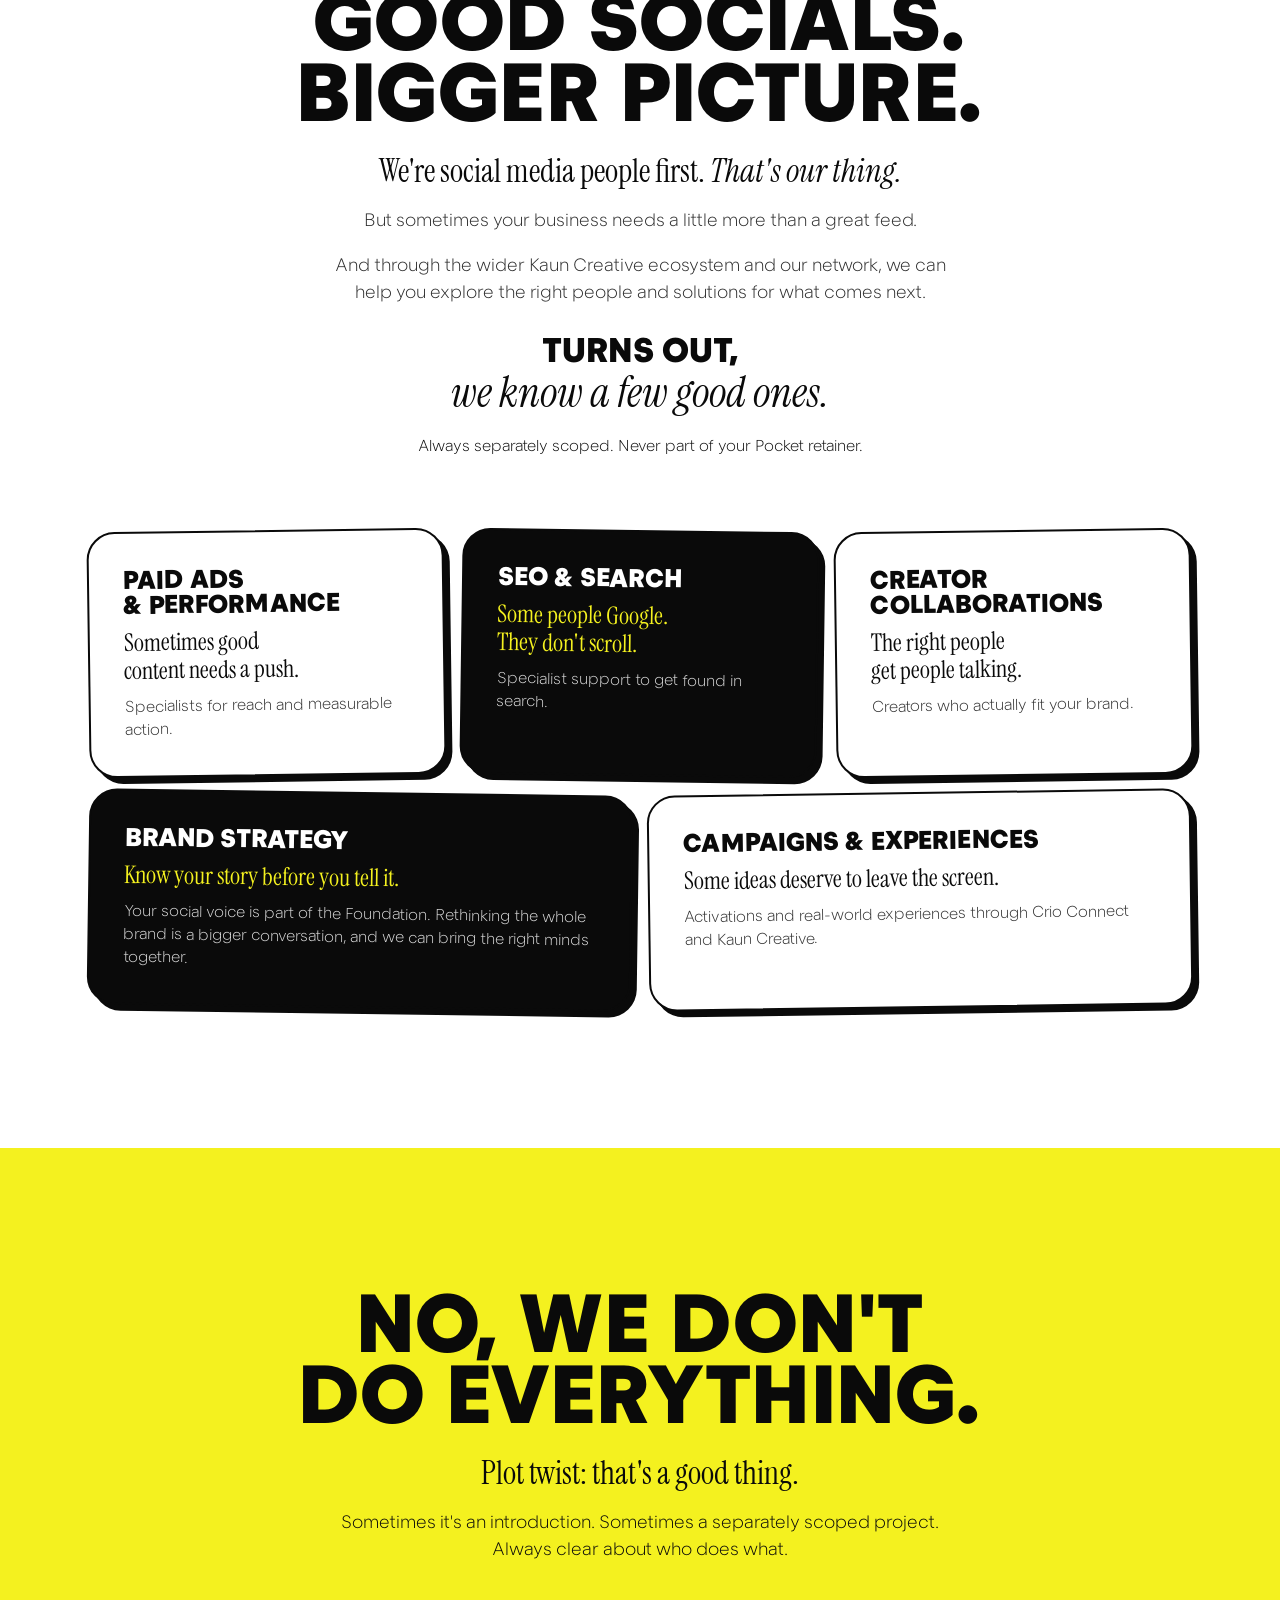
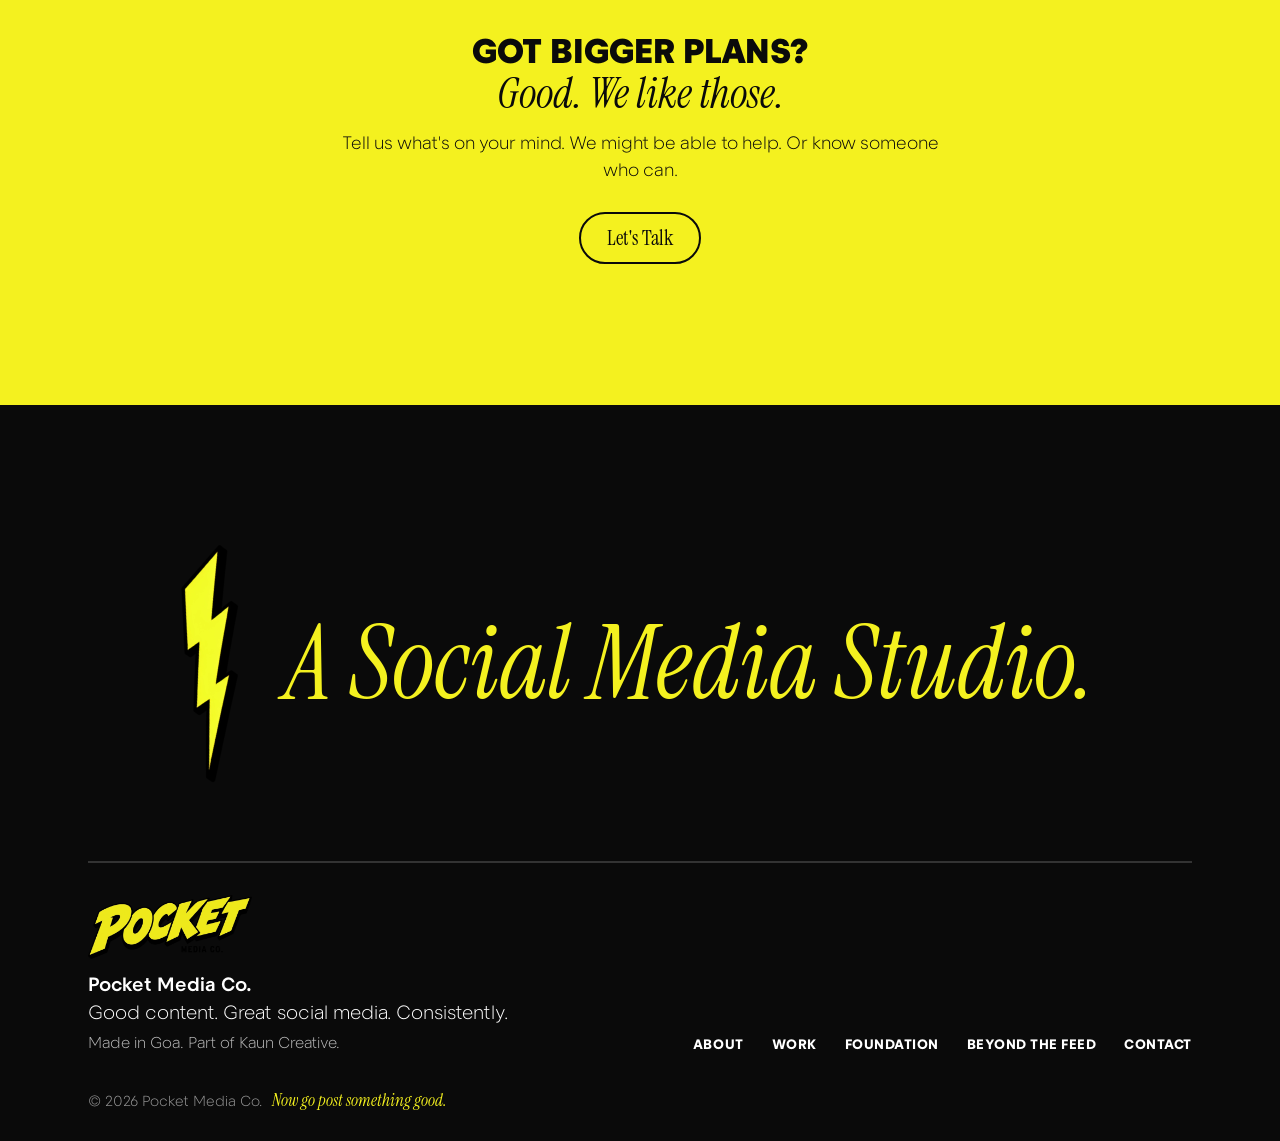
==== commit ba0d0b4d: "Roll the Poster Pop system across the site Co-Authored-By: Claude Opus 5.5 <noreply@anthropic.com> C" ====
--- a/beyond-the-feed.html
+++ b/beyond-the-feed.html
@@ -92,7 +92,7 @@
           <p class="lead">Good social media helps people discover you, get curious and start paying attention.</p>
           <p class="lead" style="color:var(--yellow)">Likes don't fill tables. Views don't sell homes.</p>
           <p class="body">Your product, experience and sales process matter too.</p>
-          <h2 class="h2" style="margin-top:var(--head-gap)">Getting noticed is one thing. Getting chosen is another.</h2>
+          <h2 class="h2" style="margin-top:var(--head-gap)">Getting noticed is one thing. <em class="accent" style="color:var(--yellow)">Getting chosen is another.</em></h2>
         </div>
       </div>
     </section>
--- a/styles.css
+++ b/styles.css
@@ -210,11 +210,6 @@
 @media (max-width: 700px) { .eco-grid { grid-template-columns: repeat(2, minmax(0, 1fr)); } .eco-grid-lg { grid-template-columns: 1fr; } .client-logo { flex-basis: calc((100% - 24px) / 3); } }
 
 /* ---------- What we do ---------- */
-.services .stickers { max-width: 900px; margin: 0 auto; }
-.services .statement { margin-top: var(--head-gap); text-align: center; }
-.services .btn-row { margin-top: 28px; }
-.also { margin-top: 24px; text-align: center; font-family: var(--serif); font-size: clamp(1.15rem, 1.8vw, 1.4rem); }
-.also a { text-decoration: underline wavy var(--red) 1.5px; text-underline-offset: 6px; }
 
 /* ---------- Work ---------- */
 .showcase { display: grid; gap: clamp(20px, 3vw, 32px); }
@@ -404,8 +399,6 @@
 .belief-copy p { font-size: var(--fs-body); line-height: 1.6; color: #d4d4d4; }
 .belief-copy p + p { margin-top: 14px; }
 @media (max-width: 760px) { .belief-body { grid-template-columns: 1fr; } }
-.services-note { max-width: 32em; margin: var(--head-gap) auto 0; text-align: center; }
-.services .services-note + .statement { margin-top: 32px; }
 
 /* =========================================================
    Foundation slides (deck-style: title, red rule, visual + copy)
@@ -596,7 +589,9 @@
 .belief-copy { display: flex; flex-direction: column; justify-content: space-between; gap: 0; height: 100%; }
 .belief-copy p { font-size: clamp(1.1rem, 1.6vw, 1.35rem); line-height: 1.5; color: #e2e2e2; padding-block: clamp(14px, 2vw, 22px); }
 .belief-copy p + p { margin-top: 0; }
-.belief-copy p:first-child { padding-top: 0; font-family: var(--serif); font-size: clamp(1.5rem, 2.6vw, 2.1rem); line-height: 1.15; color: var(--white); }
+.belief-copy p:first-child { padding-top: 0; }
+.nope-follow { margin-top: clamp(24px, 3vw, 40px); font-family: var(--serif); font-size: clamp(1.5rem, 2.6vw, 2.1rem); line-height: 1.15; color: var(--yellow); }
+.nope-follow .squiggle { color: var(--yellow); }
 .belief-copy p:last-child { padding-bottom: 0; }
 @media (max-width: 760px) { .belief-copy { padding-top: 20px; } }
 .belief .nope .lead { font-size: clamp(1.9rem, 3.6vw, 3rem); line-height: 1.05; max-width: none; color: var(--white); }
@@ -604,15 +599,116 @@
 .nope .lead .nope-stamp { font-family: var(--sans, "Stupid Sans"), sans-serif; font-size: 0.42em; line-height: 1; vertical-align: 0.35em; margin: 0 0 0 0.2em; white-space: nowrap; }
 .pill .story-toggle-icon, .story-toggle-icon { display: none; }
 /* Philosophy body copy: solid white, medium weight, yellow for the payoff */
-.belief-copy p:not(:first-child) { color: var(--white); font-weight: 500; }
+.belief-copy p { color: var(--white); font-weight: 500; }
 .belief-copy .hl { background: none; color: var(--yellow); }
 .squiggle--yellow { text-decoration-color: var(--yellow); }
-#services-title .accent { display: block; color: var(--black); font-size: 0.8em; margin-top: 0.12em; }
 /* "Veryyyyy" scroll stretch */
 .very-line { white-space: nowrap; display: inline-block; text-align: left; }
 .very { display: inline-block; transform-origin: left bottom; transition: color 0.2s ease; }
 .very.is-stretched { color: var(--red); }
 .very-y span { display: inline-block; transform-origin: 30% 90%; }
 .very-y span[hidden] { display: none; }
-.statement--big { font-size: clamp(2.2rem, 5.4vw, 4.4rem); line-height: 0.95; }
-.statement--big em { font-size: 0.55em; margin-top: 10px; }
+
+/* ==========================================================================
+   About intro: editorial spacing and sticker clouds
+   ========================================================================== */
+.about-head .about-intro { margin-top: 22px; max-width: none; font-size: clamp(1.35rem, 2.6vw, 2.1rem); line-height: 1.2; }
+.about-hands { margin: clamp(36px, 5vw, 56px) auto 0; max-width: 26em; font-family: var(--serif); font-style: italic; font-size: clamp(1.2rem, 2vw, 1.6rem); line-height: 1.25; text-wrap: balance; }
+.about-more { margin-top: clamp(28px, 4vw, 40px); }
+.likes.sticker-cloud { margin-top: clamp(36px, 5vw, 56px); }
+@media (max-width: 640px) { .br-wide { display: none; } }
+
+/* Story pill: a little nudge every few seconds says "click me" */
+@media (prefers-reduced-motion: no-preference) {
+  .story-pill[aria-expanded="false"] { animation: nudge 4.2s ease-in-out 1.2s infinite; }
+  .story-pill[aria-expanded="false"] .story-pill-bolt { animation: bolt-pulse 4.2s ease-in-out 1.2s infinite; }
+  .story-pill:hover, .story-pill:hover .story-pill-bolt { animation: none; }
+  @keyframes nudge { 0%, 80%, 100% { rotate: 0deg; scale: 1; } 83% { rotate: -3deg; scale: 1.05; } 86% { rotate: 3deg; } 89% { rotate: -2deg; } 92% { rotate: 1deg; scale: 1; } }
+  @keyframes bolt-pulse { 0%, 80%, 100% { scale: 1; } 85% { scale: 1.5; rotate: -12deg; } 92% { scale: 1; rotate: 0deg; } }
+}
+
+/* Sticker clouds: mixed sizes, colours, tilts and offsets */
+.sticker-cloud { align-items: center; gap: clamp(12px, 1.8vw, 20px) clamp(8px, 1.4vw, 16px); max-width: 980px; margin-inline: auto; }
+.stickers.sticker-cloud li { --s: 1; transform: none; rotate: var(--r, 0deg); translate: 0 var(--y, 0px); font-size: calc(clamp(0.9rem, 1.5vw, 1.15rem) * var(--s)); padding: 0.55em 1.15em; box-shadow: 4px 4px 0 var(--black); cursor: default; position: relative; transition: rotate 0.3s cubic-bezier(.3,1.7,.5,1), scale 0.3s cubic-bezier(.3,1.7,.5,1), box-shadow 0.2s ease; }
+.stickers.sticker-cloud li:hover { rotate: 0deg; scale: 1.1; box-shadow: 7px 7px 0 var(--black); z-index: 1; }
+.likes li:nth-child(2) { background: var(--black); color: var(--yellow); }
+.likes li:nth-child(1) { --s: 1.1; --r: -5deg; --y: 4px; }
+.likes li:nth-child(2) { --s: 1.25; --r: 3deg; --y: -8px; }
+.likes li:nth-child(3) { --s: 1; --r: -2deg; --y: 10px; }
+@media (max-width: 640px) {
+  .stickers.sticker-cloud li { font-size: calc(0.85rem * (1 + (var(--s) - 1) * 0.5)); rotate: calc(var(--r, 0deg) * 0.6); translate: 0 calc(var(--y, 0px) * 0.4); }
+}
+@media (prefers-reduced-motion: no-preference) {
+  .js .stickers.sticker-cloud li[data-reveal].is-in, .js .stickers.sticker-cloud li[data-reveal].is-in:nth-child(n) { transform: none; }
+}
+
+/* Red sections: yellow "wwww" waves drifting behind the content */
+.s--red { isolation: isolate; }
+.s--red::before { content: ""; position: absolute; inset: 0; z-index: -1; pointer-events: none; opacity: 0.3;
+  background: url("data:image/svg+xml,%3Csvg xmlns='http://www.w3.org/2000/svg' width='120' height='56' viewBox='0 0 120 56'%3E%3Cpath d='M0 28 Q15 8 30 28 T60 28 T90 28 T120 28' fill='none' stroke='%23F4F11F' stroke-width='5' stroke-linecap='round'/%3E%3C/svg%3E") repeat 0 0 / 120px 56px; }
+@media (prefers-reduced-motion: no-preference) {
+  .s--red::before { animation: waves 6s linear infinite; }
+  @keyframes waves { to { background-position: 120px 0; } }
+}
+
+/* Section edges: no colour fades, just clean straight cuts */
+.s, .s--red, .s--yellow, .s--black { background: var(--bg); }
+.site-footer { position: relative; background: var(--black); }
+
+
+/* ==========================================================================
+   What We Do: "very online" copy beside a stack of Pocket notifications
+   ========================================================================== */
+.wwd-grid { display: grid; grid-template-columns: minmax(0, 1fr) minmax(0, 470px); gap: clamp(40px, 7vw, 96px); align-items: center; max-width: 1104px; }
+.wwd-title { font-size: clamp(3rem, 6.4vw, 5.2rem); line-height: 0.9; }
+.wwd-title .very-line { display: inline-block; }
+.wwd-reply { margin-top: 10px; font-family: var(--serif); font-style: italic; font-size: clamp(1.4rem, 2.4vw, 2rem); }
+.wwd-beats { text-wrap: balance; margin-top: 18px; font-weight: 800; text-transform: uppercase; letter-spacing: 0.06em; font-size: 0.95rem; color: #555; }
+.wwd-bit { text-wrap: balance; margin-top: clamp(36px, 5vw, 56px); font-weight: 900; text-transform: uppercase; font-size: clamp(1.4rem, 2.4vw, 2rem); line-height: 1; }
+.wwd-yep { margin-top: 6px; font-family: var(--serif); font-style: italic; color: var(--red); font-size: clamp(1.3rem, 2.2vw, 1.8rem); rotate: -2deg; transform-origin: left; display: inline-block; }
+.wwd-eff { margin-top: clamp(32px, 4.5vw, 52px); font-family: var(--serif); font-style: italic; font-size: clamp(1.8rem, 3.4vw, 2.6rem); line-height: 1.05; max-width: 13em; }
+.wwd-eff mark { background: linear-gradient(transparent 52%, var(--yellow) 52%, var(--yellow) 86%, transparent 86%); color: inherit; }
+
+.wwd-notes { display: grid; gap: 12px; }
+.note { display: grid; grid-template-columns: 34px 1fr auto; gap: 12px; align-items: center; background: var(--white); border: 2px solid var(--black); border-radius: 18px; padding: 13px 16px; box-shadow: 5px 5px 0 var(--black); transition: rotate 0.25s cubic-bezier(.3,1.7,.5,1), translate 0.25s cubic-bezier(.3,1.7,.5,1); }
+.note i { width: 34px; height: 34px; border-radius: 9px; border: 2px solid var(--black); background: var(--yellow); }
+.note:nth-child(3n+2) i { background: var(--black); }
+.note:nth-child(3n) { background: var(--yellow); }
+.note:nth-child(3n) i { background: var(--white); }
+.note b { display: block; font-weight: 900; text-transform: uppercase; font-size: 0.8rem; letter-spacing: 0.02em; }
+.note span { display: block; font-family: var(--serif); font-size: 1.1rem; line-height: 1.2; }
+.note time { align-self: start; font-size: 0.75rem; color: #777; }
+.note:nth-child(odd) { rotate: -1.5deg; translate: -10px 0; }
+.note:nth-child(even) { rotate: 1.2deg; translate: 14px 0; }
+.note:hover { rotate: 0deg; }
+
+@media (max-width: 860px) {
+  .wwd-grid { grid-template-columns: 1fr; }
+  .wwd-copy { text-align: center; }
+  .wwd-yep { transform-origin: center; }
+  .wwd-eff { margin-inline: auto; }
+  .note:nth-child(n) { translate: 0 0; }
+}
+@media (prefers-reduced-motion: no-preference) {
+  .js .note[data-reveal] { transform: translateY(18px) scale(0.96); }
+  .js .note[data-reveal].is-in { transform: none; }
+}
+
+/* ==========================================================================
+   Poster Pop system: every outlined card gets the same hard shadow
+   ========================================================================== */
+:root { --shadow: 6px 6px 0 var(--black); --shadow-sm: 4px 4px 0 var(--black); }
+.soon, .journey li, .enquiry, .explorer, .price-card, .card, .slide { box-shadow: var(--shadow); }
+.faq-list details, .eco-logo, .tab { box-shadow: var(--shadow-sm); }
+.tab[aria-selected="true"] { box-shadow: none; translate: 2px 2px; }
+.s--black .card, .s--black .journey li { box-shadow: 6px 6px 0 var(--yellow); }
+/* A little tilt, never on everything */
+.soon { rotate: -1deg; }
+.journey li:nth-child(2) { rotate: -1.2deg; }
+.cards .card:nth-child(odd) { rotate: -0.8deg; }
+.cards .card:nth-child(even) { rotate: 0.8deg; }
+/* Who: its own black moment between yellow Foundation and the FAQ */
+#who .h2 { color: var(--white); }
+#who .statement { color: var(--white); }
+#who .statement em { color: var(--yellow); }
+#who .who-list { color: var(--red); }
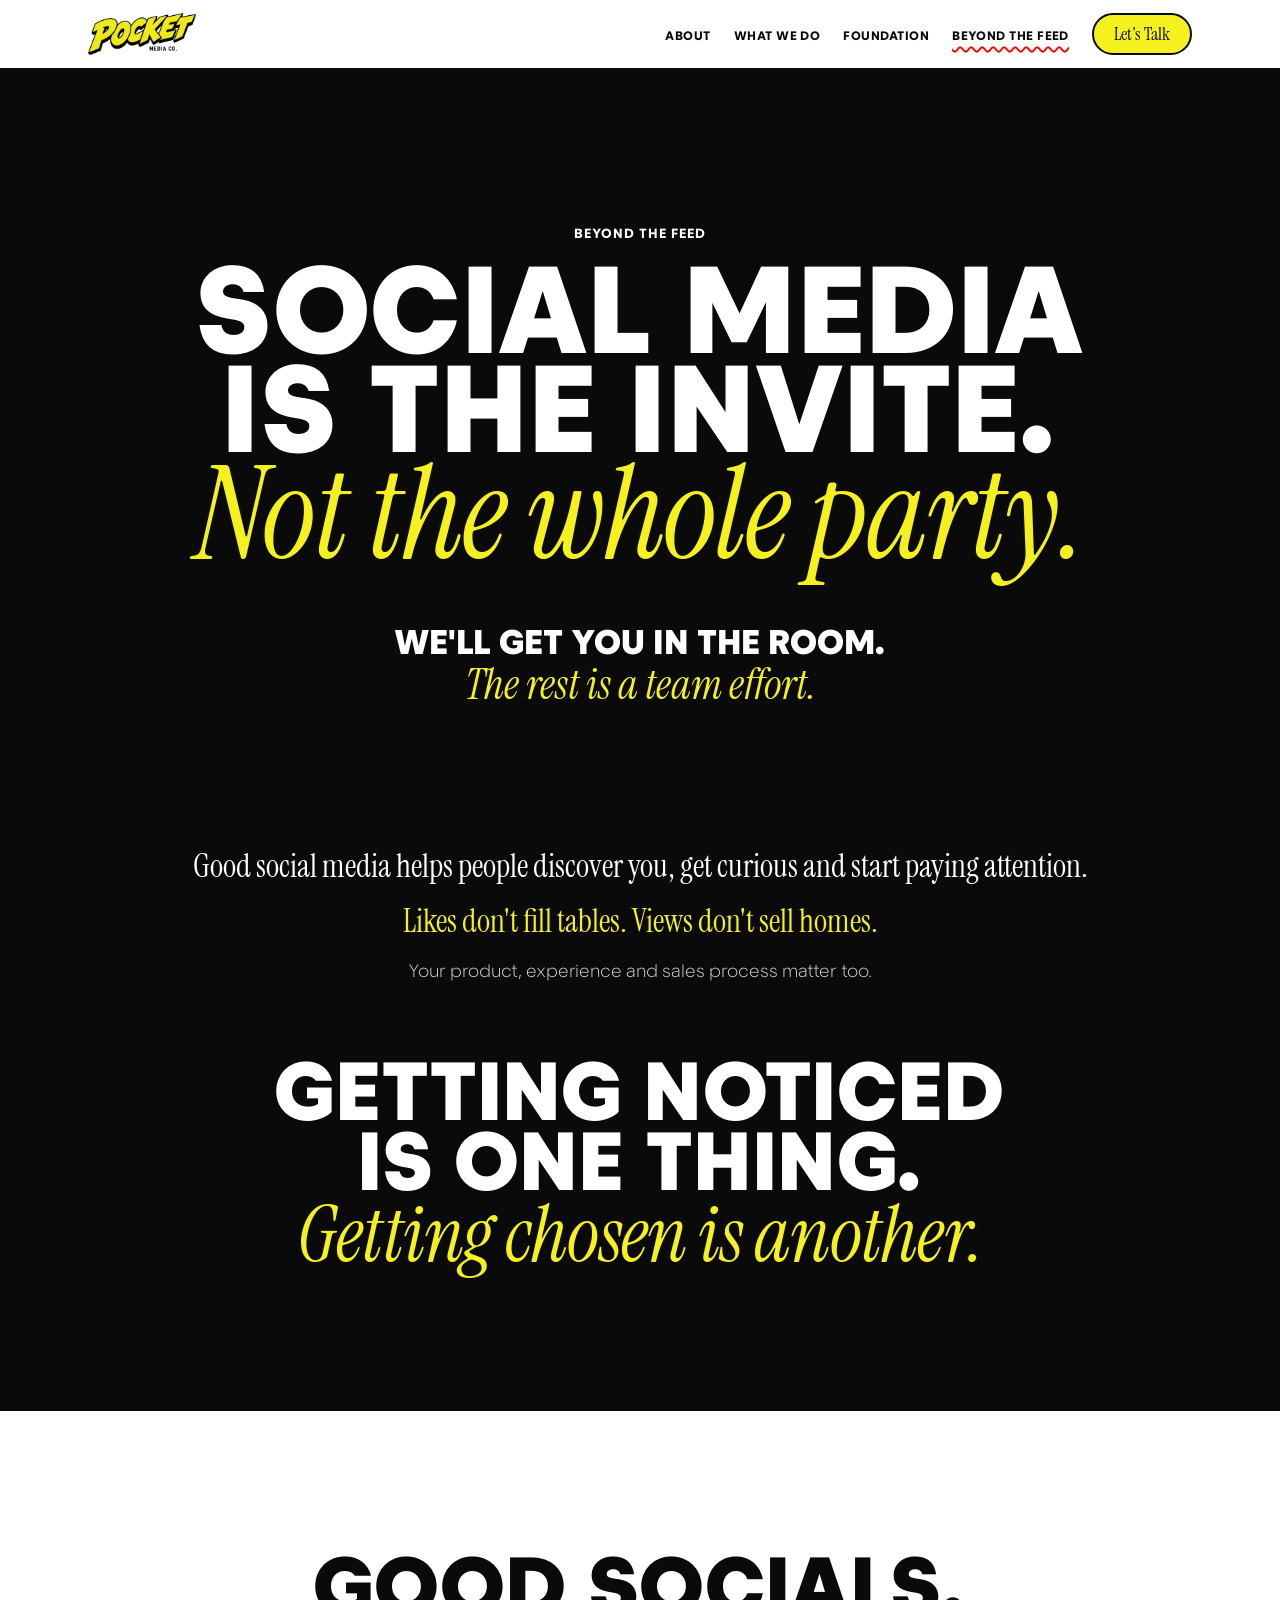
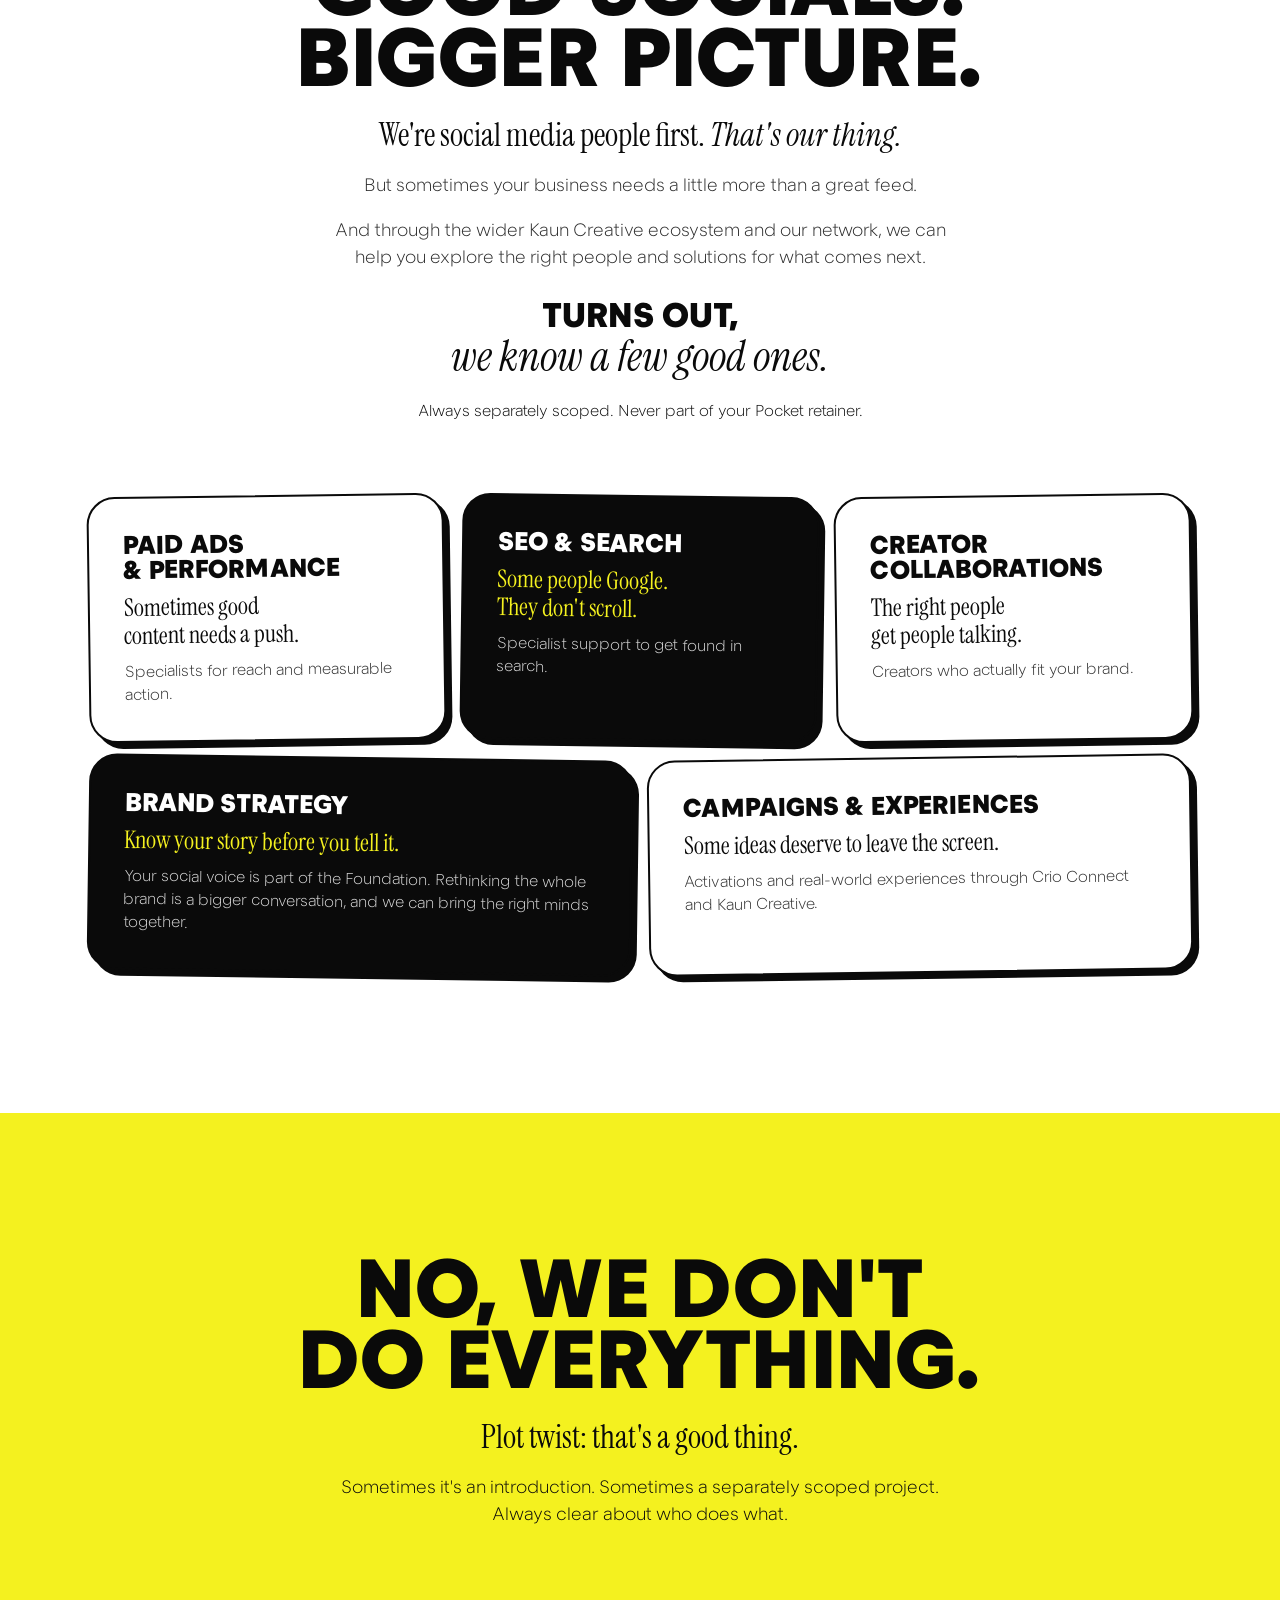
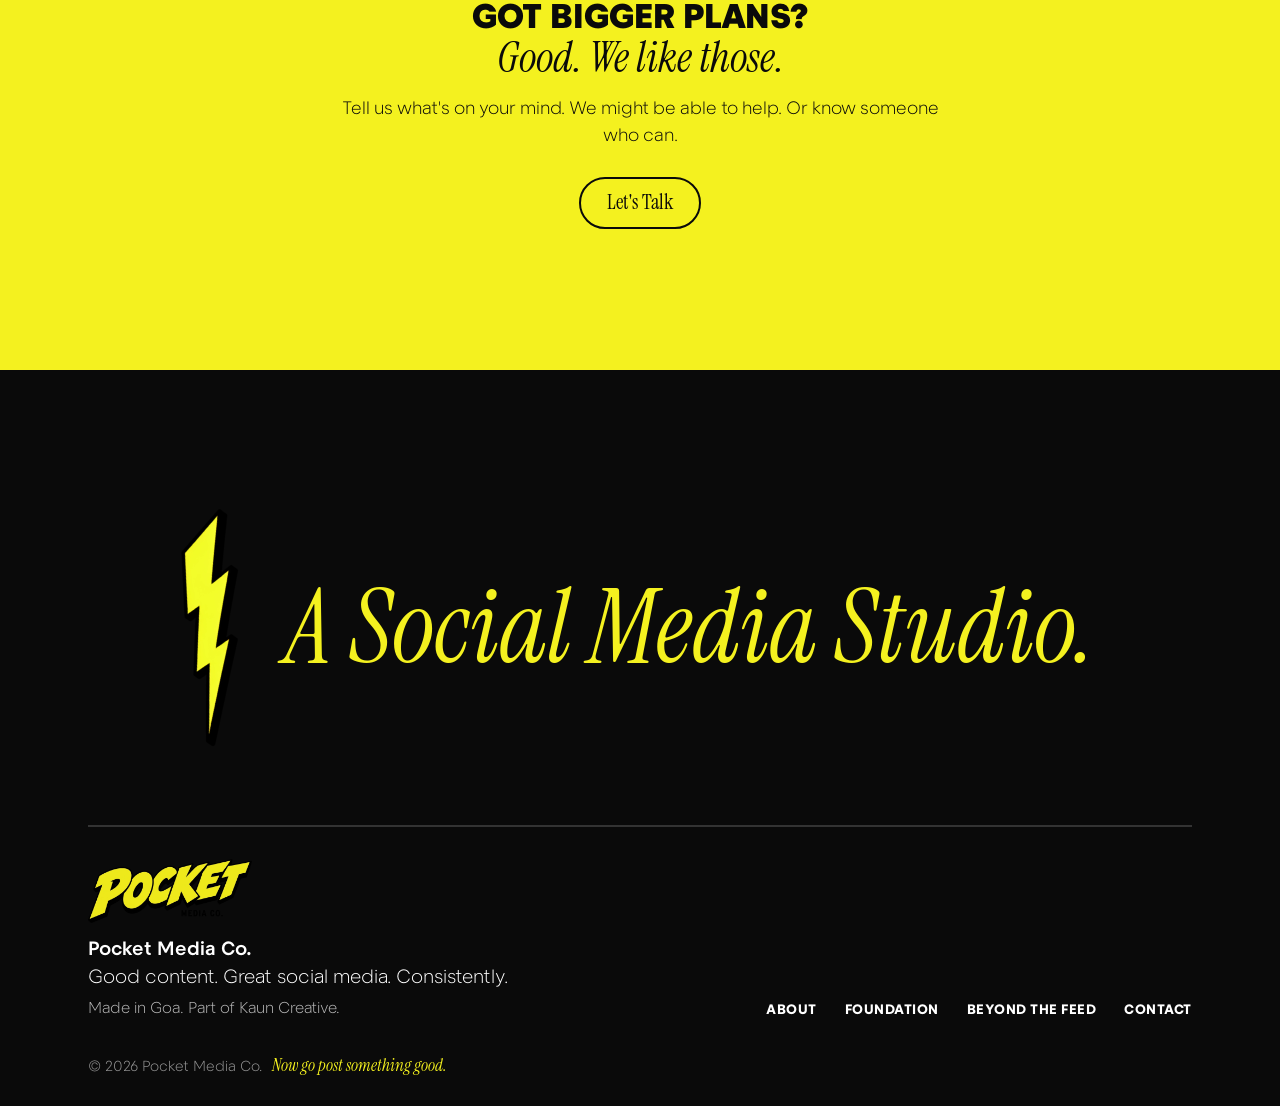
==== commit 8d170aa5: "Edit pass: remove decoration that competes with the message Drop the top ticker, logo hover note, sc" ====
--- a/beyond-the-feed.html
+++ b/beyond-the-feed.html
@@ -33,32 +33,12 @@
 <body>
   <a class="skip-link" href="#main">Skip to content</a>
 
-  <!-- ============ TICKER ============ -->
-  <div class="ticker" aria-hidden="true">
-    <div class="ticker-track">
-      <span>A Social Media Studio</span><img src="assets/img/bolt-3.webp" alt="">
-      <span>Your Socials? Sorted.</span><img src="assets/img/bolt-3.webp" alt="">
-      <span>The Internet Has Enough Content</span><img src="assets/img/bolt-3.webp" alt="">
-      <span>Made by Pocket</span><img src="assets/img/bolt-3.webp" alt="">
-      <span>Made in Goa</span><img src="assets/img/bolt-3.webp" alt="">
-      <span>Part of Kaun Creative</span><img src="assets/img/bolt-3.webp" alt="">
-      <span>A Social Media Studio</span><img src="assets/img/bolt-3.webp" alt="">
-      <span>Your Socials? Sorted.</span><img src="assets/img/bolt-3.webp" alt="">
-      <span>The Internet Has Enough Content</span><img src="assets/img/bolt-3.webp" alt="">
-      <span>Made by Pocket</span><img src="assets/img/bolt-3.webp" alt="">
-      <span>Made in Goa</span><img src="assets/img/bolt-3.webp" alt="">
-      <span>Part of Kaun Creative</span><img src="assets/img/bolt-3.webp" alt="">
-    </div>
-  </div>
-
   <!-- ============ HEADER / NAV ============ -->
   <header class="site-header" id="top">
     <div class="container header-inner">
       <a class="brand" href="index.html" aria-label="Pocket Media Co. home">
         <img src="assets/img/logo.webp" alt="Pocket Media Co." width="1200" height="468">
-        <span class="brand-note" aria-hidden="true">Psst. That's us.</span>
       </a>
-      <span class="scroll-bolt" aria-hidden="true"><span class="scroll-bolt-fill"></span></span>
       <button class="nav-toggle" aria-expanded="false" aria-controls="site-nav">
         <span class="nav-toggle-bar"></span>
         <span class="visually-hidden">Menu</span>
@@ -67,7 +47,6 @@
         <ul>
           <li><a href="index.html#about">About</a></li>
           <li><a href="index.html#services">What We Do</a></li>
-          <li><a href="index.html#work">Work</a></li>
           <li><a href="foundation.html">Foundation</a></li>
           <li><a href="beyond-the-feed.html" aria-current="page">Beyond the Feed</a></li>
           <li><a class="pill pill-solid" href="index.html#contact" data-track="cta_nav_lets_talk">Let's Talk</a></li>
@@ -149,7 +128,6 @@
         </div>
         <nav class="footer-nav" aria-label="Footer">
           <a href="index.html#about">About</a>
-          <a href="index.html#work">Work</a>
           <a href="foundation.html">Foundation</a>
           <a href="beyond-the-feed.html">Beyond the Feed</a>
           <a href="index.html#contact">Contact</a>
--- a/styles.css
+++ b/styles.css
@@ -120,10 +120,6 @@
 .stickers--small li { font-size: 0.78rem; padding: 6px 14px; }
 
 /* ---------- Ticker ---------- */
-.ticker { background: var(--black); color: var(--white); overflow: hidden; white-space: nowrap; font-size: 0.78rem; font-weight: 700; letter-spacing: 0.08em; text-transform: uppercase; }
-.ticker-track { display: inline-flex; align-items: center; gap: 18px; padding: 8px 0; animation: ticker 44s linear infinite; }
-.ticker-track img { width: 10px; }
-.ticker:hover .ticker-track { animation-play-state: paused; }
 @keyframes ticker { to { transform: translateX(-50%); } }
 
 /* ---------- Header ---------- */
@@ -131,10 +127,6 @@
 .header-inner { display: flex; align-items: center; height: var(--header-h); }
 .brand { position: relative; display: inline-block; margin-right: auto; }
 .brand img { height: 42px; width: auto; }
-.brand-note { position: absolute; left: 100%; top: 50%; margin-left: 10px; white-space: nowrap; font-family: var(--serif); font-style: italic; font-size: 1.05rem; background: var(--yellow); border: 2px solid var(--black); border-radius: 999px; padding: 2px 12px; opacity: 0; transform: translate(-6px, -50%) rotate(-4deg); transition: opacity 0.2s ease, transform 0.25s cubic-bezier(.3,1.6,.5,1); pointer-events: none; }
-.brand:hover .brand-note, .brand:focus-visible .brand-note { opacity: 1; transform: translate(0, -50%) rotate(-4deg); }
-.scroll-bolt { width: 20px; height: 32px; flex: none; margin-right: clamp(12px, 2vw, 28px); filter: drop-shadow(1.5px 1.5px 0 var(--black)); }
-.scroll-bolt-fill { display: block; width: 100%; height: 100%; background: linear-gradient(to top, var(--yellow) var(--progress, 0%), #e3e3e3 var(--progress, 0%)); -webkit-mask: url("assets/img/bolt-3.webp") center / contain no-repeat; mask: url("assets/img/bolt-3.webp") center / contain no-repeat; }
 .site-nav ul { display: flex; align-items: center; gap: clamp(14px, 1.8vw, 28px); }
 .site-nav a { white-space: nowrap; }
 .site-nav a:not(.pill) { font-weight: 800; text-transform: uppercase; font-size: clamp(0.72rem, 0.9vw, 0.82rem); letter-spacing: 0.04em; text-decoration: none; }
@@ -152,7 +144,6 @@
 @media (max-width: 1000px) {
   :root { --header-h: 60px; }
   .brand img { height: 36px; }
-  .brand-note { display: none; }
   .nav-toggle { display: block; }
   .site-nav { position: absolute; top: 100%; left: 0; right: 0; background: var(--white); border-bottom: var(--stroke); padding: 8px var(--gutter) 24px; display: none; }
   .site-nav.is-open { display: block; }
@@ -354,11 +345,6 @@
 /* =========================================================
    Motion (all off under prefers-reduced-motion)
    ========================================================= */
-@media (pointer: fine) {
-  body { cursor: url("assets/img/cursor-bolt.png") 15 1, auto; }
-  a, button, summary, label, .tab { cursor: pointer; }
-  input[type="text"], textarea { cursor: text; }
-}
 @media (prefers-reduced-motion: reduce) {
   html { scroll-behavior: auto; }
   *, *::before, *::after { animation: none !important; transition: none !important; }
@@ -387,7 +373,7 @@
   .h2 { transition: rotate 0.25s cubic-bezier(.3,1.6,.5,1), scale 0.25s cubic-bezier(.3,1.6,.5,1); }
   .h2:hover { rotate: -1deg; scale: 1.015; }
   @keyframes zap-shake { 0%, 100% { translate: 0 0; rotate: 0deg; } 20% { translate: -2px 1px; rotate: -8deg; } 40% { translate: 2px -1px; rotate: 7deg; } 60% { translate: -1px 0; rotate: -5deg; } 80% { translate: 1px 0; rotate: 3deg; } }
-  .hero:has(.btn-row a:hover) .bolt-hero, .hero:has(.btn-row a:hover) .bolt-hero-m, .site-footer:hover .footer-bolt, body:has(.pill:hover) .scroll-bolt { animation: zap-shake 0.45s ease; }
+  .hero:has(.btn-row a:hover) .bolt-hero, .hero:has(.btn-row a:hover) .bolt-hero-m, .site-footer:hover .footer-bolt { animation: zap-shake 0.45s ease; }
   .panel:not([hidden]) { animation: fade-up 0.4s ease both; }
 }
 
@@ -405,7 +391,6 @@
    ========================================================= */
 .slides { display: grid; gap: clamp(28px, 4vw, 48px); max-width: 1120px; margin: 0 auto; }
 .slide { position: relative; background: var(--white); border: var(--stroke); border-radius: var(--radius); padding: clamp(24px, 4vw, 56px); overflow: hidden; }
-.slide::after { content: ""; position: absolute; top: clamp(18px, 3vw, 32px); right: clamp(18px, 3vw, 32px); width: 34px; height: 48px; background: url("assets/img/bolt-3.webp") center / contain no-repeat; transform: rotate(14deg); }
 .slide-head { display: flex; align-items: baseline; gap: 18px; padding-bottom: 18px; border-bottom: 3px solid var(--red); margin-bottom: clamp(24px, 4vw, 44px); padding-right: 48px; }
 .slide-num { font-family: var(--serif); font-style: italic; font-size: clamp(2.6rem, 5vw, 4rem); line-height: 0.8; color: var(--red); }
 .slide-title { font-weight: 900; text-transform: uppercase; font-size: clamp(1.4rem, 3vw, 2.4rem); line-height: 1; text-wrap: balance; }
@@ -535,17 +520,6 @@
 .hp-grid i:nth-child(3n+2) { background-color: var(--yellow); }
 .hp-grid i:nth-child(4n) { background-color: var(--black); }
 .hp-grid i:nth-child(5n) { background-color: #ff8a8a; }
-.float-sticker {
-  position: absolute; z-index: 2; white-space: nowrap;
-  font-weight: 900; text-transform: uppercase; font-size: clamp(0.85rem, 1.3vw, 1.05rem);
-  background: var(--yellow); border: var(--stroke); border-radius: 999px; padding: 8px 16px;
-  box-shadow: 4px 4px 0 var(--black);
-  transform: translateY(calc(var(--sy) * var(--k, 1) * 1px)) rotate(var(--r, -6deg));
-}
-.fs-1 { left: -26%; top: 14%; --r: -8deg; --k: -0.12; }
-.fs-2 { right: -22%; top: 38%; --r: 7deg; --k: 0.1; background: var(--white); }
-.fs-3 { left: -18%; top: 62%; --r: 5deg; --k: -0.08; background: var(--white); }
-.fs-4 { right: -16%; bottom: 8%; --r: -5deg; --k: 0.14; background: var(--black); color: var(--yellow); border-color: var(--yellow); box-shadow: 4px 4px 0 var(--yellow); }
 @media (max-width: 860px) {
   .hero-grid { grid-template-columns: 1fr; }
   .hero-visual { display: none; }
@@ -573,10 +547,7 @@
 .story-pill[aria-expanded="true"] { background: var(--yellow); }
 
 @media (prefers-reduced-motion: no-preference) {
-  .float-sticker { transition: transform 0.15s linear; }
   .hero-phone { animation: phone-in 0.9s cubic-bezier(.2,1.2,.4,1) 0.3s both; }
-  .float-sticker { animation: fade-up 0.6s ease both; }
-  .fs-1 { animation-delay: 0.7s; } .fs-2 { animation-delay: 0.85s; } .fs-3 { animation-delay: 1s; } .fs-4 { animation-delay: 1.15s; }
   @keyframes phone-in { from { opacity: 0; transform: translateY(40px) rotate(12deg); } to { opacity: 1; transform: rotate(4deg); } }
   .nope-stamp { animation: none; }
   .js .nope-stamp[data-reveal] { transform: scale(1.6) rotate(-6deg); }
